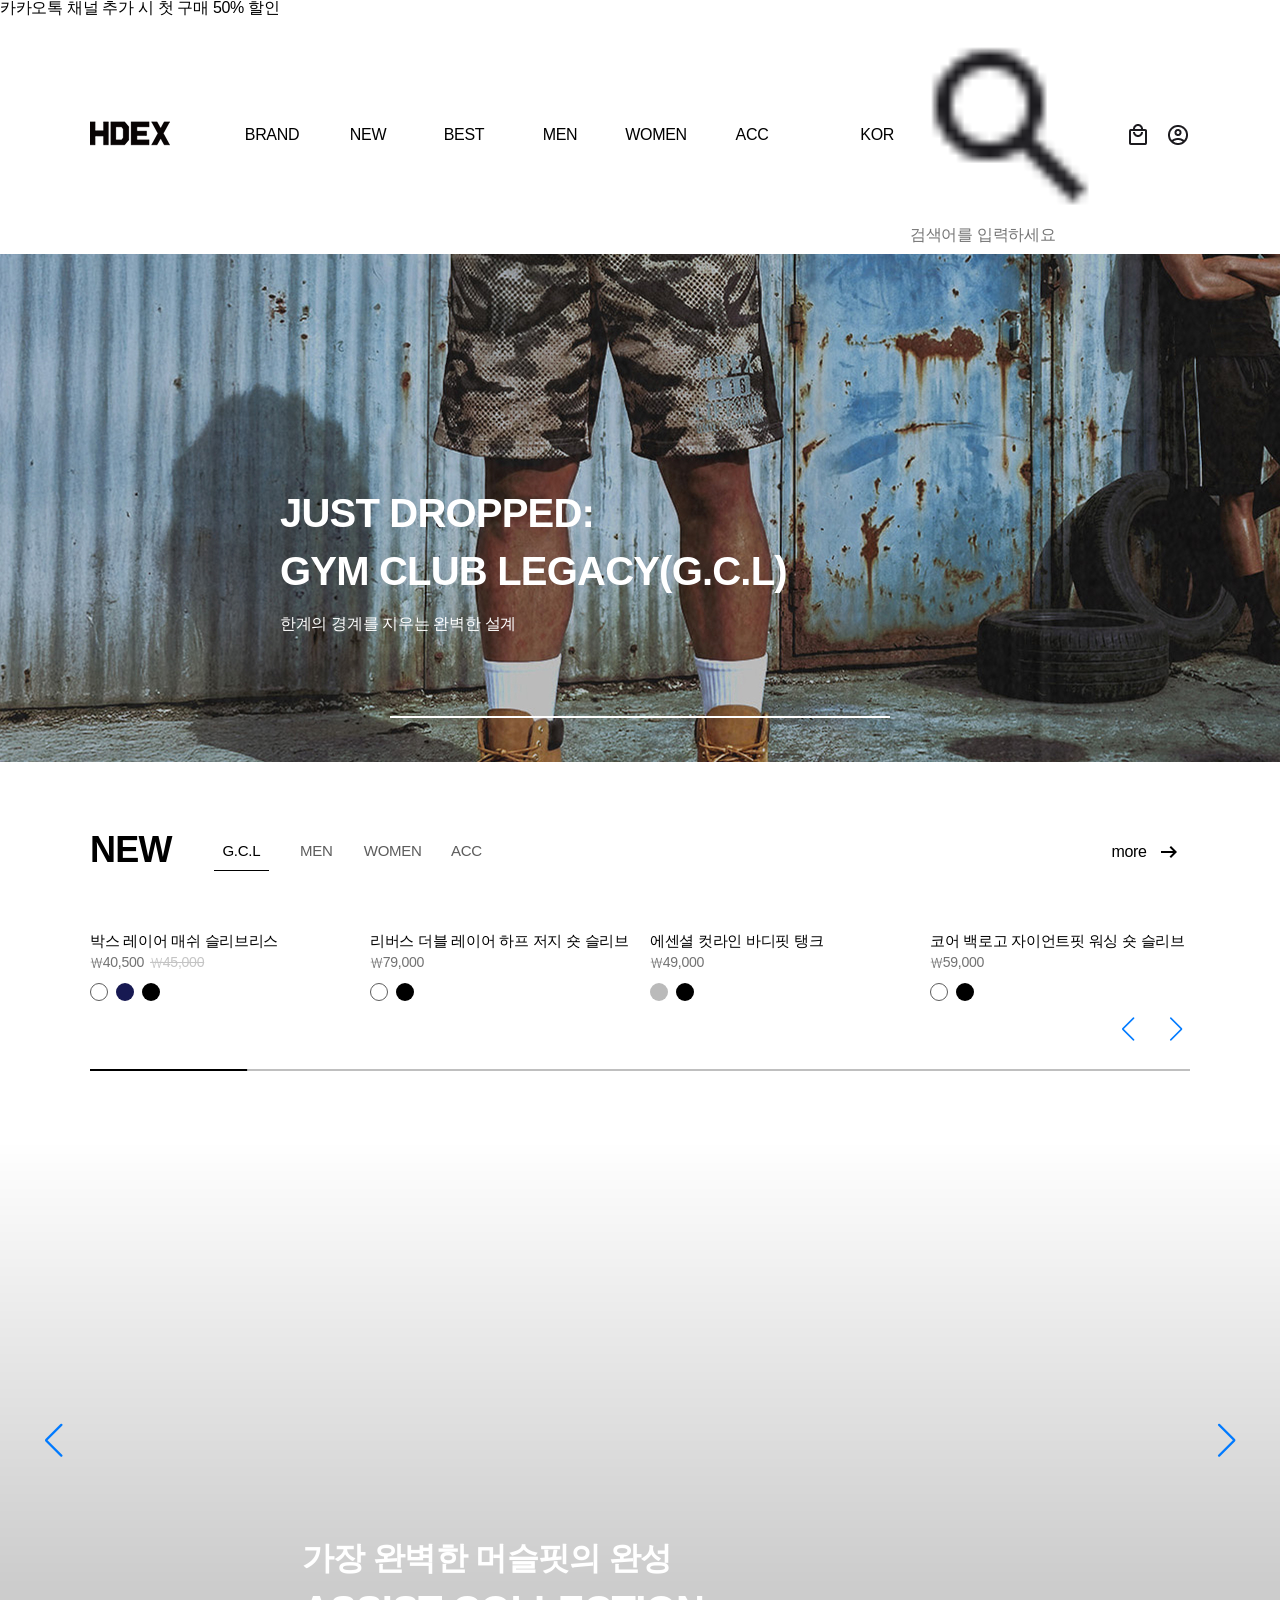
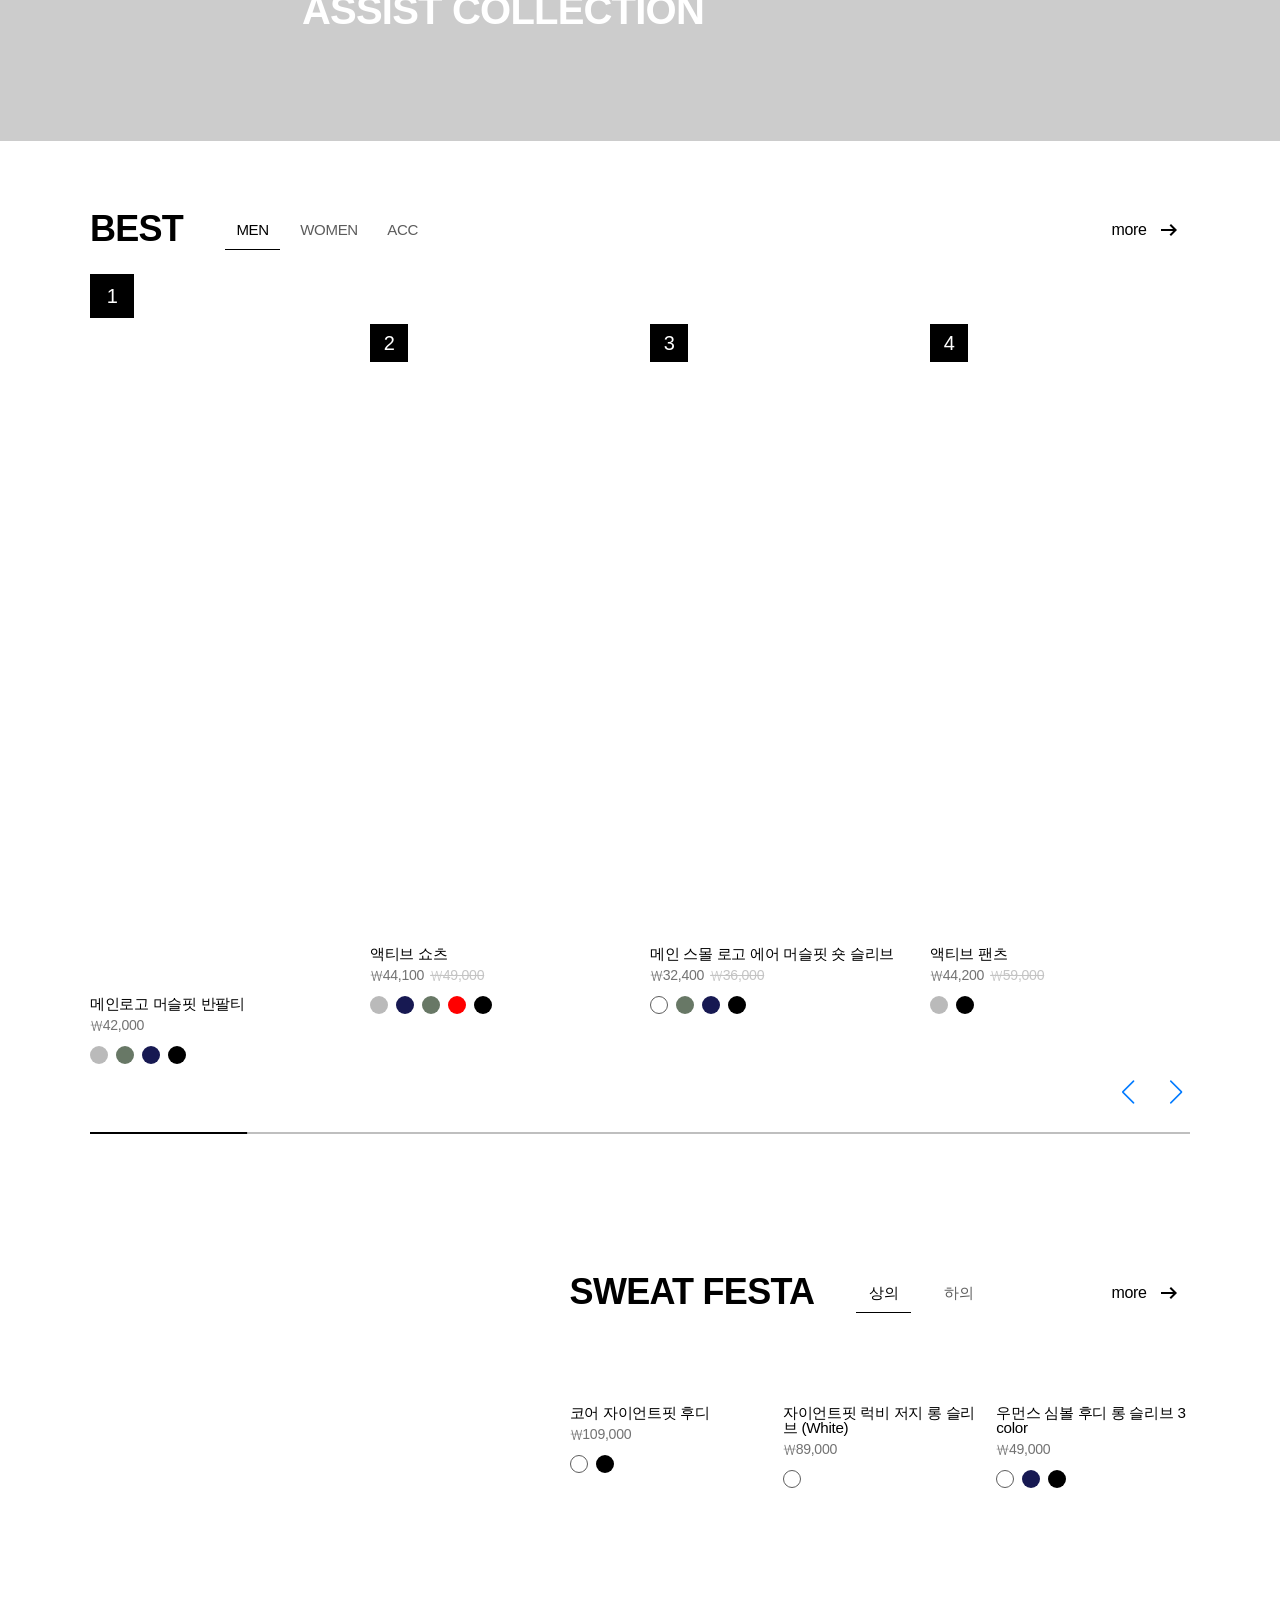
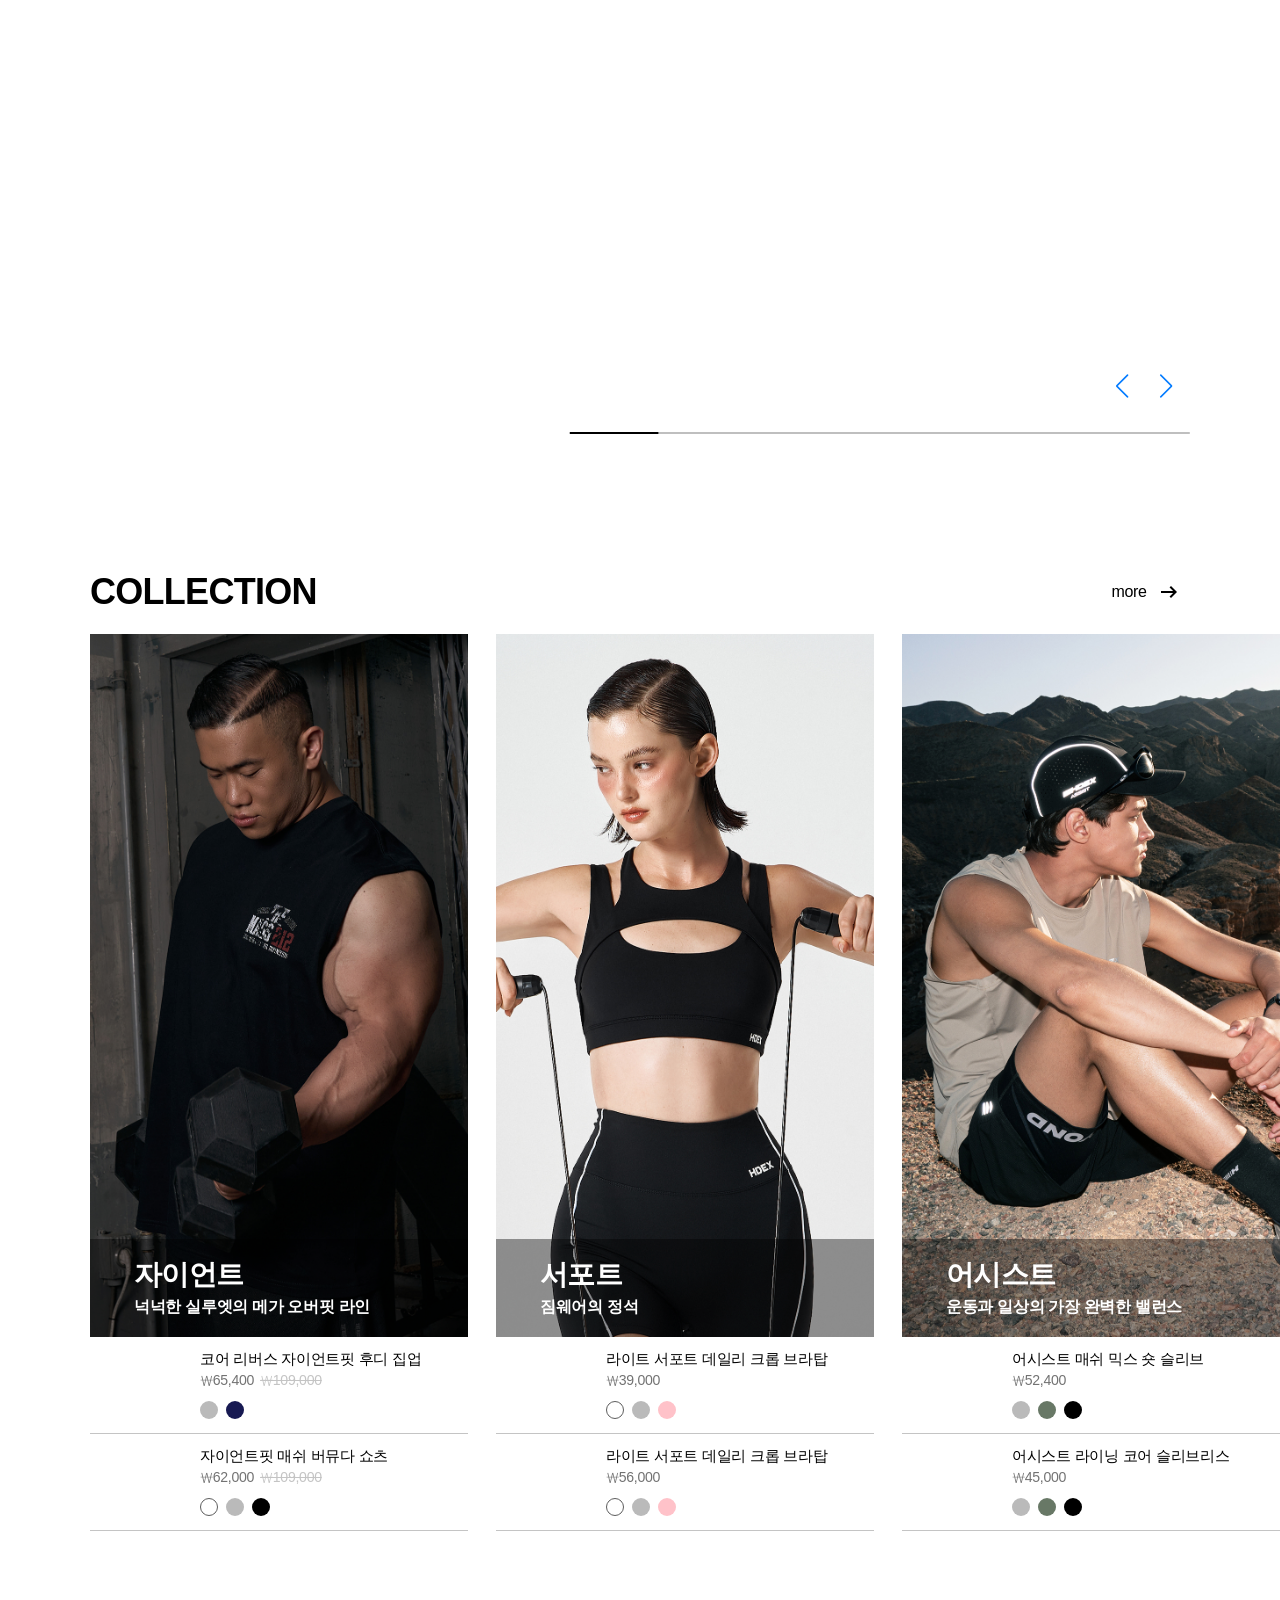
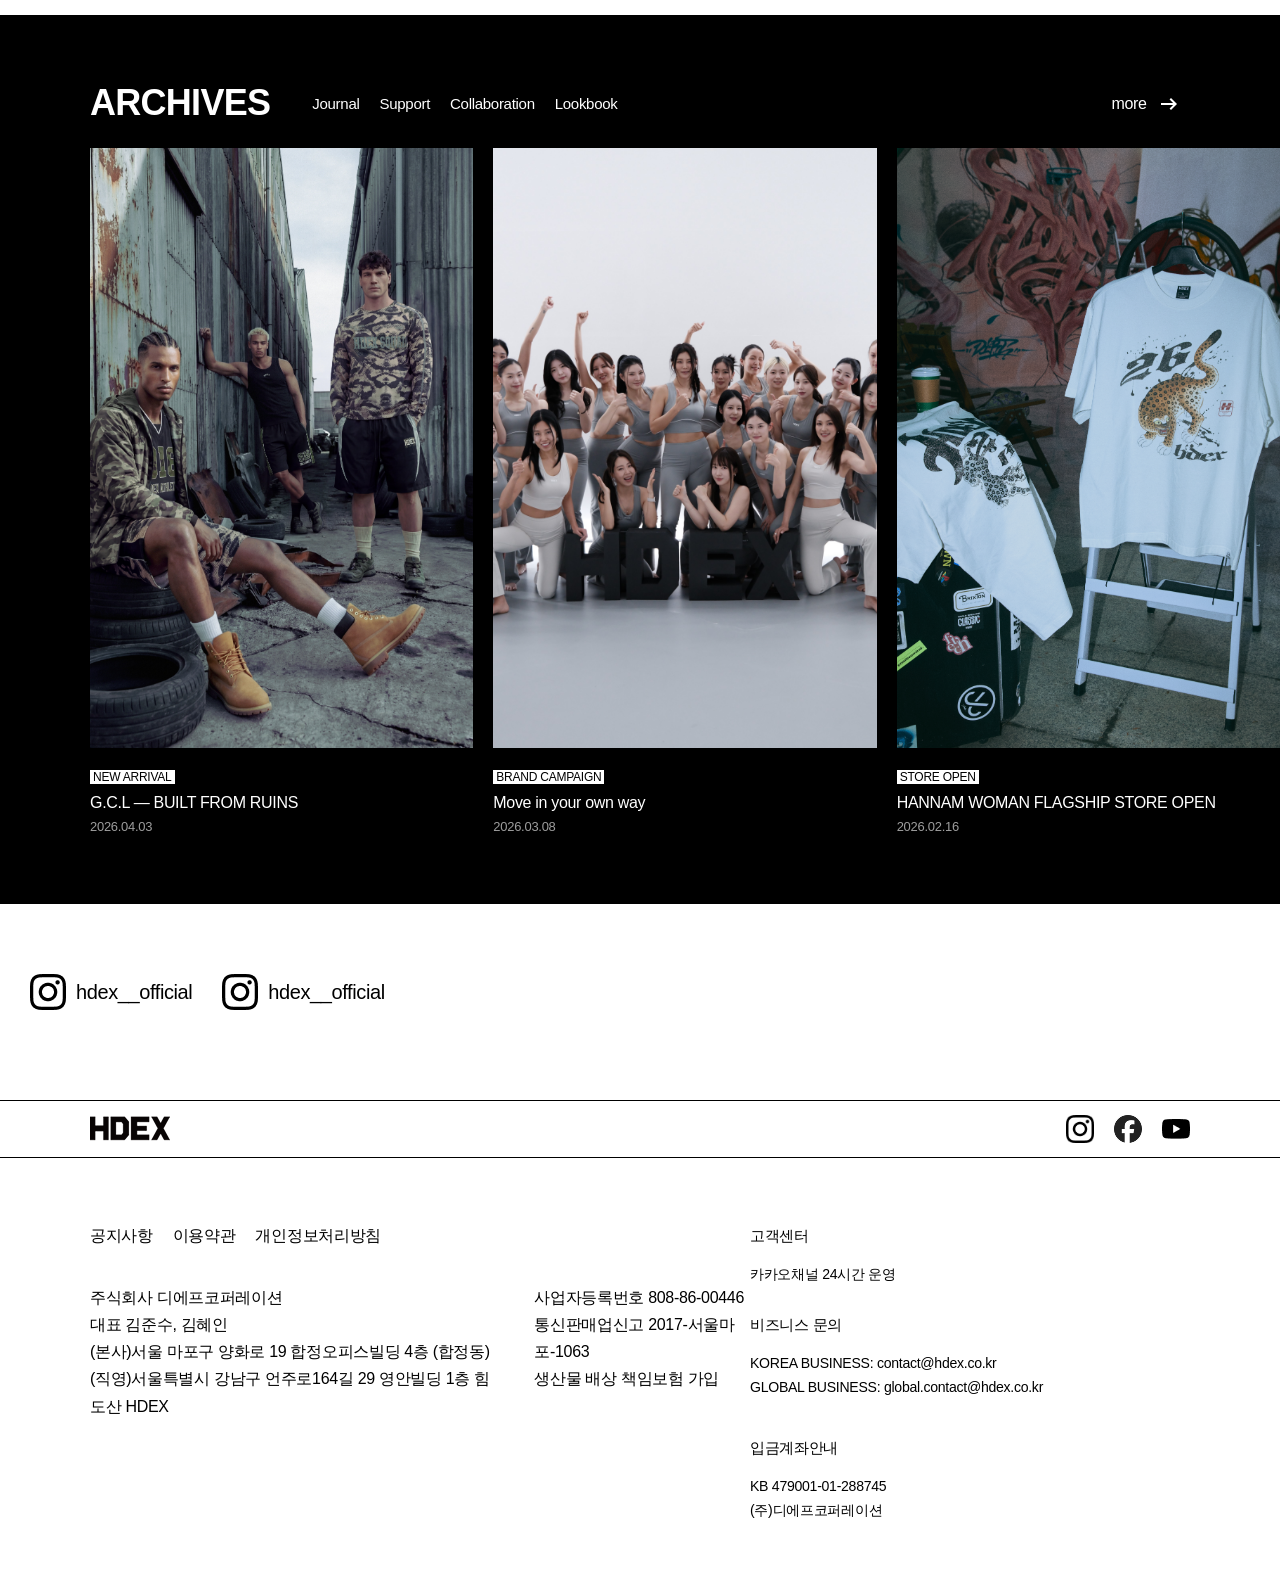
==== index.html @ 0bd7ce8e "0422" ====
<!DOCTYPE html>
<html lang="ko">
<head>
    <meta charset="UTF-8">
    <meta name="viewport" content="width=device-width, initial-scale=1.0">
    <title>HDEX</title>
    <!--swiper 필수 css cdn 연결-->
    <link rel="shortcut icon" href="./images/favicon.png" type="image/x-icon">
    <link rel="stylesheet" href="https://unpkg.com/swiper/swiper-bundle.css">
    <link rel="stylesheet" href="https://unpkg.com/swiper/swiper-bundle.min.css">
    <!--swiper 필수 JS cdn 연결-->
    <script src="https://unpkg.com/swiper/swiper-bundle.js"></script>
    <script src="https://unpkg.com/swiper/swiper-bundle.min.js"></script>
    <!-- 사용자 파일 -->
    <link rel="shortcut icon" href="favicon.ico" type="image/x-icon">
    <link rel="stylesheet" href="./styles/resert.css">
    <link rel="stylesheet" href="./styles/common.css">
    <link rel="stylesheet" href="./styles/responsive.css">
    <link rel="stylesheet" href="./styles/index.css">
    <script src="./script/commom.js" defer></script>
    <script src="./script/index.js" defer></script>
</head>
<body>
    <div id="wrap">
        <div id="h_top"><a href="#">카카오톡 채널 추가 시 첫 구매 50% 할인</a></div>
        <header>
            <div id="h_bottom">
                <div id="logo_gnb">
                    <h1><a href="#"><img src="./images/commom/logo.png" alt="hdex"></a></h1>
                    <nav class="gnb_wrap">
                        <span class="menu_back"></span>
                        <ul class="gnb">
                            <li>
                                <a href="#">BRAND</a>
                                <ul class="lnb">
                                    <li><a href="#">브랜드</a></li>
                                    <li><a href="#">아카이브</a></li>
                                    <li><a href="#">공지사항</a></li>
                                    <li><a href="#">후기</a></li>
                                    <li><a href="#">오프라인 매장</a></li>
                                </ul> 
                            </li>
                            <li>
                                <a href="#">NEW</a>
                            </li>
                            <li>
                                <a href="#">BEST</a>
                            </li>
                            <li>
                                <a href="#">MEN</a>
                                <ul class="lnb">
                                    <li>
                                        <a href="#">상의</a>
                                        <ul class="sub_lnb">
                                            <li><a href="#">티셔츠</a></li>
                                            <li><a href="#">슬리브리스</a></li>
                                            <li><a href="#">스웨트셔츠</a></li>
                                            <li><a href="#">후드티</a></li>
                                        </ul>
                                    </li>
                                    <li>
                                        <a href="#">하의</a>
                                        <ul class="sub_lnb">
                                            <li><a href="#">반바지</a></li>
                                            <li><a href="#">긴바지</a></li>
                                            <li><a href="#">스웨트팬츠</a></li>
                                        </ul>
                                    </li>
                                    <li>
                                        <a href="#">아우터</a>
                                        <ul class="sub_lnb">
                                            <li><a href="#">트랙자켓</a></li>
                                            <li><a href="#">패딩</a></li>
                                            <li><a href="#">후드집업</a></li>
                                        </ul>
                                    </li>
                                    <li>
                                        <a href="#">언더웨어</a>
                                        <ul class="sub_lnb">
                                            <li><a href="#">스킨</a></li>
                                        </ul>
                                    </li>
                                    <li><a href="#">스윔웨어</a></li>
                                </ul>
                            </li>
                            <li>
                                <a href="#">WOMEN</a>
                                <ul class="lnb">
                                    <li>
                                        <a href="#">상의</a>
                                        <ul class="sub_lnb">
                                            <li><a href="#">티셔츠</a></li>
                                            <li><a href="#">슬리브리스</a></li>
                                            <li><a href="#">스웨트셔츠</a></li>
                                            <li><a href="#">후드티</a></li>
                                        </ul>
                                    </li>
                                    <li>
                                        <a href="#">하의</a>
                                        <ul class="sub_lnb">
                                            <li><a href="#">반바지</a></li>
                                            <li><a href="#">긴바지</a></li>
                                            <li><a href="#">스웨트팬츠</a></li>
                                            <li><a href="#">레깅스</a></li>
                                        </ul>
                                    </li>
                                    <li>
                                        <a href="#">아우터</a>
                                        <ul class="sub_lnb">
                                            <li><a href="#">트랙자켓</a></li>
                                            <li><a href="#">패딩</a></li>
                                            <li><a href="#">후드집업</a></li>
                                        </ul>
                                    </li>
                                    <li>
                                        <a href="#">언더웨어</a>
                                        <ul class="sub_lnb">
                                            <li><a href="#">스킨</a></li>
                                            <li><a href="#">스포츠브라</a></li>
                                        </ul>
                                    </li>
                                    <li><a href="#">스윔웨어</a></li>
                                </ul>
                            </li>
                            <li>
                                <a href="#">ACC</a>
                                <ul class="lnb">
                                    <li><a href="#">가방</a></li>
                                    <li><a href="#">양말</a></li>
                                    <li><a href="#">모자</a></li>
                                    <li><a href="#">용품</a></li>
                                </ul>
                            </li>
                        </ul>
                    </nav>
                </div>
                <ul class="user_nav">
                    <li><a href="#">KOR</a></li>
                    <li>
                        <a href="#" class="search"><img src="./images/commom/search.png" alt="검색"></a>
                        <div class="search_wrap">
                            <span class="search_back"></span>
                            <input type="text" name="search" id="search_box" placeholder="검색어를 입력하세요">
                        </div>
                    </li>
                    <li><a href="#"><img src="./images/commom/cart.png" alt="장바구니"></a></li>
                    <li><a href="#"><img src="./images/commom/account.png" alt="회원"></a></li>
                </ul>
            </div>
        </header>
        <div id="fab">
            <a href="#" id="cs">CS</a>
            <a href="#wrap" id="top"><span><img src="./images/commom/arrow_top.png" alt="top_btn"></span></a>
        </div>
        <main>
            <div id="hero_bnr">
                <div class="swiper hero_swiper">
                    <div class="swiper-wrapper">
                        <div class="swiper-slide slide1">
                            <div class="hero_txt">
                                <p>JUST DROPPED:<br>GYM CLUB LEGACY(G.C.L)</p>
                                <span>한계의 경계를 지우는 완벽한 설계</span>
                            </div>
                        </div>
                        <div class="swiper-slide slide2">
                            <div class="hero_txt">
                                <p>JUST DROPPED:<br>GYM CLUB LEGACY(G.C.L)</p>
                                <span>한계의 경계를 지우는 완벽한 설계</span>
                            </div>
                        </div>
                    </div>
                    <div class="swiper-pagination"></div>
                </div>
            </div>
            <div class="product new_wrap">
                <div class="product_top">
                    <div class="title_menu">
                        <h1>NEW</h1>
                        <div class="tab_menu">
                            <a href="#" data-index="0" class="new_cate active">G.C.L</a>
                            <a href="#" data-index="1" class="men">MEN</a>
                            <a href="#" data-index="2" class="women">WOMEN</a>
                            <a href="#" data-index="3" class="acc">ACC</a>
                        </div>
                    </div>
                    <a href="#" class="more">
                        <span>more</span>
                        <span class="more_icon"><img src="./images/commom/arrow_right.png" alt=""></span>
                    </a>
                </div>
                <div class="tab_contents">
                    <div data-index="0" class="swiper new_swiper gcl_swiper active">
                        <div class="swiper-wrapper">
                            <div class="swiper-slide slide1">
                                <a href="#">
                                    <p class="potho"><img src="./images/product/new_glc_001.jpg" alt=""></p>
                                    <span class="details">
                                        <h2>박스 레이어 매쉬 슬리브리스</h2>
                                        <p class="price"><span>₩40,500</span><del>₩45,000</del></p>
                                        <div class="thum_color_wrap">
                                            <span class="thum_color wh"></span>
                                            <span class="thum_color nv"></span>
                                            <span class="thum_color bk"></span>
                                        </div>
                                    </span>
                                </a>
                            </div>
                            <div class="swiper-slide slide2">
                                <a href="#">
                                    <p class="potho"><img src="./images/product/new_glc_002.jpg" alt=""></p>
                                    <span class="details">
                                        <h2>리버스 더블 레이어 하프 저지 숏 슬리브</h2>
                                        <p class="price"><span>₩79,000</span></p>
                                        <div class="thum_color_wrap">
                                            <span class="thum_color wh"></span>
                                            <span class="thum_color bk"></span>
                                        </div>
                                    </span>
                                </a>
                            </div>
                            <div class="swiper-slide slide3">
                                <a href="#">
                                    <p class="potho"><img src="./images/product/new_glc_003.jpg" alt=""></p>
                                    <span class="details">
                                        <h2>에센셜 컷라인 바디핏 탱크</h2>
                                        <p class="price"><span>₩49,000</span></p>
                                        <div class="thum_color_wrap">
                                            <span class="thum_color gr"></span>
                                            <span class="thum_color bk"></span>
                                        </div>
                                    </span>
                                </a>
                            </div>
                            <div class="swiper-slide slide4">
                                <a href="#">
                                    <p class="potho"><img src="./images/product/new_glc_004.jpg" alt=""></p>
                                    <span class="details">
                                        <h2>코어 백로고 자이언트핏 워싱 숏 슬리브</h2>
                                        <p class="price"><span>₩59,000</span></p>
                                        <div class="thum_color_wrap">
                                            <span class="thum_color wh"></span>
                                            <span class="thum_color bk"></span>
                                        </div>
                                    </span>
                                </a>
                            </div>
                            <div class="swiper-slide slide5">
                                <a href="#">
                                    <p class="potho"><img src="./images/product/new_glc_005.jpg" alt=""></p>
                                    <span class="details">
                                        <h2>리프트 스티치 래글런 숏 슬리브</h2>
                                        <p class="price"><span>₩49,000</span></p>
                                        <div class="thum_color_wrap">
                                            <span class="thum_color wh"></span>
                                            <span class="thum_color gr"></span>
                                            <span class="thum_color nv"></span>
                                        </div>
                                    </span>
                                </a>
                            </div>
                            <div class="swiper-slide slide6">
                                <a href="#">
                                    <p class="potho"><img src="./images/product/new_glc_006.jpg" alt=""></p>
                                    <span class="details">
                                        <h2>메가 와이드 슬리브리스</h2>
                                        <p class="price"><span>₩40,500</span><del>₩45,000</del></p>
                                        <div class="thum_color_wrap">
                                            <span class="thum_color gr"></span>
                                            <span class="thum_color nv"></span>
                                            <span class="thum_color bk"></span>
                                        </div>
                                    </span>
                                </a>
                            </div>
                            <div class="swiper-slide slide7">
                                <a href="#">
                                    <p class="potho"><img src="./images/product/new_glc_007.jpg" alt=""></p>
                                    <span class="details">
                                        <h2>스포티 컬러 블럭 하프 저지 숏 슬리브</h2>
                                        <p class="price"><span>₩79,000</span></p>
                                        <div class="thum_color_wrap">
                                            <span class="thum_color wh"></span>
                                            <span class="thum_color bk"></span>
                                        </div>
                                    </span>
                                </a>
                            </div>
                        </div>
                    </div>
                    <div data-index="1" class="swiper new_swiper men_swiper">
                        <div class="swiper-wrapper">
                            <div class="swiper-slide slide1">
                                <a href="#">
                                    <p class="potho"><img src="./images/product/new_men_001.jpg" alt=""></p>
                                    <span class="details">
                                        <h2>에어로 테크 숏 슬리브</h2>
                                        <p class="price"><span>₩35,100</span><del>₩39,000</del></p>
                                        <div class="thum_color_wrap">
                                            <span class="thum_color gr"></span>
                                            <span class="thum_color bk"></span>
                                        </div>
                                    </span>
                                </a>
                            </div>
                            <div class="swiper-slide slide2">
                                <a href="#">
                                    <p class="potho"><img src="./images/product/new_men_002.jpg" alt=""></p>
                                    <span class="details">
                                        <h2>벨로 라이트 숏 슬리브</h2>
                                        <p class="price"><span>₩35,100</span><del>₩39,000</del></p>
                                        <div class="thum_color_wrap">
                                            <span class="thum_color wh"></span>
                                            <span class="thum_color bk"></span>
                                        </div>
                                    </span>
                                </a>
                            </div>
                            <div class="swiper-slide slide3">
                                <a href="#">
                                    <p class="potho"><img src="./images/product/new_men_003.jpg" alt=""></p>
                                    <span class="details">
                                        <h2>어시스트 경량 패커블 하프 집업</h2>
                                        <p class="price"><span>₩84,500</span><del>₩89,000</del></p>
                                        <div class="thum_color_wrap">
                                            <span class="thum_color kk"></span>
                                            <span class="thum_color bk"></span>
                                        </div>
                                    </span>
                                </a>
                            </div>
                            <div class="swiper-slide slide4">
                                <a href="#">
                                    <p class="potho"><img src="./images/product/new_men_004.jpg" alt=""></p>
                                    <span class="details">
                                        <h2>투인원 벨로 라이트 쇼츠</h2>
                                        <p class="price"><span>₩62,100</span><del>₩69,000</del></p>
                                        <div class="thum_color_wrap">
                                            <span class="thum_color kk"></span>
                                            <span class="thum_color bk"></span>
                                        </div>
                                    </span>
                                </a>
                            </div>
                            <div class="swiper-slide slide5">
                                <a href="#">
                                    <p class="potho"><img src="./images/product/new_men_005.jpg" alt=""></p>
                                    <span class="details">
                                        <h2>어시스트 투인원 립스탑 쇼츠</h2>
                                        <p class="price"><span>₩58,500</span><del>₩65,000</del></p>
                                        <div class="thum_color_wrap">
                                            <span class="thum_color gr"></span>
                                            <span class="thum_color bk"></span>
                                        </div>
                                    </span>
                                </a>
                            </div>
                            <div class="swiper-slide slide6">
                                <a href="#">
                                    <p class="potho"><img src="./images/product/new_men_006.jpg" alt=""></p>
                                    <span class="details">
                                        <h2>어시스트 매쉬 포켓 바이커 쇼츠 </h2>
                                        <p class="price"><span>₩46,500</span><del>₩49,000</del></p>
                                        <div class="thum_color_wrap">
                                            <span class="thum_color bk"></span>
                                        </div>
                                    </span>
                                </a>
                            </div>
                        </div>
                    </div>
                    <div data-index="2" class="swiper new_swiper women_swiper">
                        <div class="swiper-wrapper">
                            <div class="swiper-slide slide1">
                                <a href="#">
                                    <p class="potho"><img src="./images/product/new_women_001.jpg" alt=""></p>
                                    <span class="details">
                                    <h2>컬렉티브 숏 슬리브</h2>
                                    <p class="price"><span>₩45,000</span></p>
                                    <div class="thum_color_wrap">
                                        <span class="thum_color wh"></span>
                                        <span class="thum_color gr"></span>
                                        <span class="thum_color gr"></span>
                                    </div>
                                </span>
                                </a>
                            </div>
                            <div class="swiper-slide slide2">
                                <a href="#">
                                    <p class="potho"><img src="./images/product/new_women_002.jpg" alt=""></p>
                                    <span class="details">
                                        <h2>크라운 래글런 슬림핏 숏 슬리브</h2>
                                        <p class="price"><span>₩39,000</span></p>
                                        <div class="thum_color_wrap">
                                            <span class="thum_color wh"></span>
                                            <span class="thum_color gr"></span>
                                            <span class="thum_color gr"></span>
                                        </div>
                                    </span>
                                </a>
                            </div>
                            <div class="swiper-slide slide3">
                                <a href="#">
                                    <p class="potho"><img src="./images/product/new_women_003.jpg" alt=""></p>
                                    <span class="details">
                                        <h2>엑스퍼트 스티치 라인 브라탑</h2>
                                        <p class="price"><span>₩49,000</span></p>
                                        <div class="thum_color_wrap">
                                            <span class="thum_color gr"></span>
                                            <span class="thum_color bk"></span>
                                        </div>
                                    </span>
                                </a>
                            </div>
                            <div class="swiper-slide slide4">
                                <a href="#">
                                    <p class="potho"><img src="./images/product/new_women_004.jpg" alt=""></p>
                                    <span class="details">
                                        <h2>서포트 크로스 라인 브라탑</h2>
                                        <p class="price"><span>₩49,000</span></p>
                                        <div class="thum_color_wrap">
                                            <span class="thum_color wh"></span>
                                            <span class="thum_color bk"></span>
                                        </div>
                                    </span>
                                </a>
                            </div>
                            <div class="swiper-slide slide5">
                                <a href="#">
                                    <p class="potho"><img src="./images/product/new_women_005.jpg" alt=""></p>
                                    <span class="details">
                                        <h2>리브드 스티치 숏 슬리브</h2>
                                        <p class="price"><span>₩42,000</span></p>
                                        <div class="thum_color_wrap">
                                            <span class="thum_color wh"></span>
                                            <span class="thum_color bk"></span>
                                        </div>
                                    </span>
                                </a>
                            </div>
                            <div class="swiper-slide slide6">
                                <a href="#">
                                    <p class="potho"><img src="./images/product/new_women_006.jpg" alt=""></p>
                                    <span class="details">
                                        <h2>스타 사틴 크롭 숏 슬리브</h2>
                                        <p class="price"><span>₩52,000</span></p>
                                        <div class="thum_color_wrap">
                                            <span class="thum_color wh"></span>
                                            <span class="thum_color pk"></span>
                                            <span class="thum_color pk"></span>
                                        </div>
                                    </span>
                                </a>
                            </div>
                            <div class="swiper-slide slide7">
                                <a href="#">
                                    <p class="potho"><img src="./images/product/new_women_007.jpg" alt=""></p>
                                    <span class="details">
                                        <h2>스쿼드 넘버8 저지 숏 슬리브</h2>
                                        <p class="price"><span>₩52,000</span></p>
                                        <div class="thum_color_wrap">
                                            <span class="thum_color bk"></span>
                                            <span class="thum_color bk"></span>
                                        </div>
                                    </span>
                                </a>
                            </div>
                            <div class="swiper-slide slide8">
                                <a href="#">
                                    <p class="potho"><img src="./images/product/new_women_008.jpg" alt=""></p>
                                    <span class="details">
                                        <h2>클리어 916 링거 크롭 숏 슬리브</h2>
                                        <p class="price"><span>₩42,000</span></p>
                                        <div class="thum_color_wrap">
                                            <span class="thum_color wh"></span>
                                            <span class="thum_color gr"></span>
                                            <span class="thum_color bk"></span>
                                        </div>
                                    </span>
                                </a>
                            </div>
                        </div>
                    </div>
                    <div data-index="3" class="swiper new_swiper acc_swiper">
                        <div class="swiper-wrapper">
                            <div class="swiper-slide slide1">
                                <a href="#">
                                    <p class="potho"><img src="./images/product/new_acc_001.jpg" alt=""></p>
                                    <span class="details">
                                    <h2>어시스트 리플렉티브 헤드 밴드</h2>
                                    <p class="price"><span>₩22,800</span><del>₩24,000</del></p>
                                    <div class="thum_color_wrap">
                                        <span class="thum_color bk"></span>
                                    </div>
                                </span>
                                </a>
                            </div>
                            <div class="swiper-slide slide2">
                                <a href="#">
                                    <p class="potho"><img src="./images/product/new_acc_002.jpg" alt=""></p>
                                    <span class="details">
                                    <h2>어시스트 리플렉티브 헤드 밴드</h2>
                                    <p class="price"><span>₩22,800</span><del>₩24,000</del></p>
                                    <div class="thum_color_wrap">
                                        <span class="thum_color bk"></span>
                                    </div>
                                </span>
                                </a>
                            </div>
                            <div class="swiper-slide slide3">
                                <a href="#">
                                    <p class="potho"><img src="./images/product/new_acc_003.jpg" alt=""></p>
                                    <span class="details">
                                    <h2>어시스트 파이브 토 삭스</h2>
                                    <p class="price"><span>₩10,800</span><del>₩12,000</del></p>
                                    <div class="thum_color_wrap">
                                        <span class="thum_color wh"></span>
                                        <span class="thum_color bk"></span>
                                    </div>
                                </span>
                                </a>
                            </div>
                            <div class="swiper-slide slide4">
                                <a href="#">
                                    <p class="potho"><img src="./images/product/new_acc_004.jpg" alt=""></p>
                                    <span class="details">
                                    <h2>어시스트 다잉 크루 삭스</h2>
                                    <p class="price"><span>₩10,800</span><del>₩12,000</del></p>
                                    <div class="thum_color_wrap">
                                        <span class="thum_color nv"></span>
                                        <span class="thum_color kk"></span>
                                    </div>
                                </span>
                                </a>
                            </div>
                            <div class="swiper-slide slide5">
                                <a href="#">
                                    <p class="potho"><img src="./images/product/new_acc_005.jpg" alt=""></p>
                                    <span class="details">
                                    <h2>어시스트 리플렉티브 라이트 러닝 캡</h2>
                                    <p class="price"><span>₩39,600</span><del>₩44,000</del></p>
                                    <div class="thum_color_wrap">
                                        <span class="thum_color gy"></span>
                                        <span class="thum_color kk"></span>
                                    </div>
                                </span>
                                </a>
                            </div>
                        </div>
                    </div>
                    <div class="swiper-pagination"></div>
                    <div class="swiper-button-prev new_prev"></div>
                    <div class="swiper-button-next new_next"></div>
                </div>
            </div>
            <div class="promotion_bnr">
                <div class="swiper promotion">
                    <div class="swiper-wrapper">
                        <div class="swiper-slide slide1">
                            <div class="promotion_txt">
                                <p>가장 완벽한 머슬핏의 완성</p>
                                <p><span>ASSIST COLLECTION</span></p>
                            </div>
                        </div>
                        <div class="swiper-slide slide2">
                            <div class="promotion_txt">
                                <p>가장 완벽한 머슬핏의 완성</p>
                                <p><span>ASSIST COLLECTION</span></p>
                            </div>
                        </div>
                    </div>
                    <div class="swiper-button-prev pr_prev"></div>
                    <div class="swiper-button-next pr_next"></div>
                </div>
            </div>
            <div class="product best_wrap">
                <div class="product_top">
                    <div class="title_menu">
                        <h1>BEST</h1>
                        <div class="tab_menu">
                            <a href="#" data-index="0" class="active">MEN</a>
                            <a href="#" data-index="1" class="women">WOMEN</a>
                            <a href="#" data-index="2" class="acc">ACC</a>
                        </div>
                    </div>
                    <a href="#" class="more">
                        <span>more</span>
                        <span class="more_icon"><img src="./images/commom/arrow_right.png" alt=""></span>
                    </a>
                </div>
                <div class="tab_contents">
                    <div data-index="0" class="swiper best_swiper best_men_swiper active">
                        <div class="swiper-wrapper">
                            <div class="swiper-slide slide1">
                                <a href="#">
                                    <span class="best_num">1</span>
                                    <p class="potho"><img src="./images/product/best_men_001.jpg" alt=""></p>
                                    <span class="details">
                                        <h2>메인로고 머슬핏 반팔티</h2>
                                        <p class="price"><span>₩42,000</span></p>
                                        <div class="thum_color_wrap">
                                            <span class="thum_color gr"></span>
                                            <span class="thum_color kk"></span>
                                            <span class="thum_color nv"></span>
                                            <span class="thum_color bk"></span>
                                        </div>
                                    </span>
                                </a>
                            </div>
                            <div class="swiper-slide slide2">
                                <a href="#">
                                    <span class="best_num">2</span>
                                    <p class="potho"><img src="./images/product/best_men_002.jpg" alt=""></p>
                                    <span class="details">
                                        <h2>액티브 쇼츠</h2>
                                        <p class="price"><span>₩44,100</span><del>₩49,000</del></p>
                                        <div class="thum_color_wrap">
                                            <span class="thum_color gr"></span>
                                            <span class="thum_color nv"></span>
                                            <span class="thum_color kk"></span>
                                            <span class="thum_color rd"></span>
                                            <span class="thum_color bk"></span>
                                        </div>
                                    </span>
                                </a>
                            </div>
                            <div class="swiper-slide slide3">
                                <a href="#">
                                    <span class="best_num">3</span>
                                    <p class="potho"><img src="./images/product/best_men_003.jpg" alt=""></p>
                                    <span class="details">
                                        <h2>메인 스몰 로고 에어 머슬핏 숏 슬리브</h2>
                                        <p class="price"><span>₩32,400</span><del>₩36,000</del></p>
                                        <div class="thum_color_wrap">
                                            <span class="thum_color wh"></span>
                                            <span class="thum_color kk"></span>
                                            <span class="thum_color nv"></span>
                                            <span class="thum_color bk"></span>
                                        </div>
                                    </span>
                                </a>
                            </div>
                            <div class="swiper-slide slide4">
                                <a href="#">
                                    <span class="best_num">4</span>
                                    <p class="potho"><img src="./images/product/best_men_004.jpg" alt=""></p>
                                    <span class="details">
                                        <h2>액티브 팬츠</h2>
                                        <p class="price"><span>₩44,200</span><del>₩59,000</del></p>
                                        <div class="thum_color_wrap">
                                            <span class="thum_color gr"></span>
                                            <span class="thum_color bk"></span>
                                        </div>
                                    </span>
                                </a>
                            </div>
                            <div class="swiper-slide slide5">
                                <a href="#">
                                    <span class="best_num">5</span>
                                    <p class="potho"><img src="./images/product/best_men_005.jpg" alt=""></p>
                                    <span class="details">
                                        <h2>메인 스몰 로고 슬리브리스</h2>
                                        <p class="price"><span>₩35,100</span><del>₩39,000</del></p>
                                        <div class="thum_color_wrap">
                                            <span class="thum_color wh"></span>
                                            <span class="thum_color bk"></span>
                                        </div>
                                    </span>
                                </a>
                            </div>
                            <div class="swiper-slide slide6">
                                <a href="#">
                                    <span class="best_num">6</span>
                                    <p class="potho"><img src="./images/product/best_men_006.jpg" alt=""></p>
                                    <span class="details">
                                        <h2>파인 모션 와플 숏 슬리브</h2>
                                        <p class="price"><span>₩35,100</span><del>₩39,000</del></p>
                                        <div class="thum_color_wrap">
                                            <span class="thum_color kk"></span>
                                            <span class="thum_color bk"></span>
                                        </div>
                                    </span>
                                </a>
                            </div>
                            <div class="swiper-slide slide7">
                                <a href="#">
                                    <span class="best_num">7</span>
                                    <p class="potho"><img src="./images/product/best_men_007.jpg" alt=""></p>
                                    <span class="details">
                                        <h2>이지 프레쉬 숏 슬리브</h2>
                                        <p class="price"><span>₩35,100</span><del>₩39,000</del></p>
                                        <div class="thum_color_wrap">
                                            <span class="thum_color wh"></span>
                                            <span class="thum_color bk"></span>
                                        </div>
                                    </span>
                                </a>
                            </div>
                        </div>
                    </div>
                    <div data-index="1" class="swiper best_swiper best_women_swiper">
                        <div class="swiper-wrapper">
                            <div class="swiper-slide slide1">
                                <a href="#">
                                    <p class="potho"><img src="./images/product/best_women_001.jpg" alt=""></p>
                                    <span class="details">
                                        <h2>우먼스 릴렉스핏 배색 크롭탑</h2>
                                        <p class="price"><span>₩32,000</span></p>
                                        <div class="thum_color_wrap">
                                            <span class="thum_color pk"></span>
                                            <span class="thum_color wh"></span>
                                            <span class="thum_color br"></span>
                                            <span class="thum_color bk"></span>
                                        </div>
                                    </span>
                                </a>
                            </div>
                            <div class="swiper-slide slide2">
                                <a href="#">
                                    <p class="potho"><img src="./images/product/best_women_002.jpg" alt=""></p>
                                    <span class="details">
                                        <h2>우먼스 라운드 크롭 후디 집업</h2>
                                        <p class="price"><span>₩74,000</span></p>
                                        <div class="thum_color_wrap">
                                            <span class="thum_color kk"></span>
                                            <span class="thum_color bk"></span>
                                        </div>
                                    </span>
                                </a>
                            </div>
                            <div class="swiper-slide slide3">
                                <a href="#">
                                    <p class="potho"><img src="./images/product/best_women_003.jpg" alt=""></p>
                                    <span class="details">
                                        <h2>우먼스 서포트 부츠컷 레깅스</h2>
                                        <p class="price"><span>₩49,000</span></p>
                                        <div class="thum_color_wrap">
                                            <span class="thum_color bk"></span>
                                        </div>
                                    </span>
                                </a>
                            </div>
                            <div class="swiper-slide slide4">
                                <a href="#">
                                    <p class="potho"><img src="./images/product/best_women_004.jpg" alt=""></p>
                                    <span class="details">
                                        <h2>바시티 숏 슬리브</h2>
                                        <p class="price"><span>₩39,000</span></p>
                                        <div class="thum_color_wrap">
                                            <span class="thum_color wh"></span>
                                            <span class="thum_color bk"></span>
                                        </div>
                                    </span>
                                </a>
                            </div>
                            <div class="swiper-slide slide5">
                                <a href="#">
                                    <p class="potho"><img src="./images/product/best_women_005.jpg" alt=""></p>
                                    <span class="details">
                                        <h2>몬드 릴렉스핏 크롭 티셔츠</h2>
                                        <p class="price"><span>₩32,000</span></p>
                                        <div class="thum_color_wrap">
                                            <span class="thum_color wh"></span>
                                            <span class="thum_color pk"></span>
                                            <span class="thum_color br"></span>
                                            <span class="thum_color bk"></span>
                                        </div>
                                    </span>
                                </a>
                            </div>
                            <div class="swiper-slide slide6">
                                <a href="#">
                                    <p class="potho"><img src="./images/product/best_women_006.jpg" alt=""></p>
                                    <span class="details">
                                        <h2>우먼스 메인 빅 로고 조거팬츠</h2>
                                        <p class="price"><span>₩85,000</span></p>
                                        <div class="thum_color_wrap">
                                            <span class="thum_color gr"></span>
                                            <span class="thum_color bk"></span>
                                        </div>
                                    </span>
                                </a>
                            </div>
                            <div class="swiper-slide slide7">
                                <a href="#">
                                    <p class="potho"><img src="./images/product/best_women_007.jpg" alt=""></p>
                                    <span class="details">
                                        <h2>우먼스 인헨스 몬드 크롭탑</h2>
                                        <p class="price"><span>₩29,000</span></p>
                                        <div class="thum_color_wrap">
                                            <span class="thum_color wh"></span>
                                            <span class="thum_color bk"></span>
                                        </div>
                                    </span>
                                </a>
                            </div>
                        </div>
                    </div>
                    <div data-index="0" class="swiper best_swiper best_acc_swiper">
                        <div class="swiper-wrapper">
                            <div class="swiper-slide slide1">
                                <a href="#">
                                    <p class="potho"><img src="./images/product/best_acc_001.jpg" alt=""></p>
                                    <span class="details">
                                        <h2>메인로고 삭스</h2>
                                        <p class="price"><span>₩7,000</span></p>
                                        <div class="thum_color_wrap">
                                            <span class="thum_color wh"></span>
                                            <span class="thum_color rd"></span>
                                            <span class="thum_color gr"></span>
                                            <span class="thum_color bk"></span>
                                        </div>
                                    </span>
                                </a>
                            </div>
                            <div class="swiper-slide slide2">
                                <a href="#">
                                    <p class="potho"><img src="./images/product/best_acc_002.jpg" alt=""></p>
                                    <span class="details">
                                        <h2>시그니처 로고 삭스</h2>
                                        <p class="price"><span>₩7,000</span></p>
                                        <div class="thum_color_wrap">
                                            <span class="thum_color wh"></span>
                                            <span class="thum_color gr"></span>
                                        </div>
                                    </span>
                                </a>
                            </div>
                            <div class="swiper-slide slide3">
                                <a href="#">
                                    <p class="potho"><img src="./images/product/best_acc_003.jpg" alt=""></p>
                                    <span class="details">
                                        <h2>바이오맥스 하이 삭스</h2>
                                        <p class="price"><span>₩7,000</span></p>
                                        <div class="thum_color_wrap">
                                            <span class="thum_color wh"></span>
                                            <span class="thum_color bk"></span>
                                        </div>
                                    </span>
                                </a>
                            </div>
                            <div class="swiper-slide slide4">
                                <a href="#">
                                    <p class="potho"><img src="./images/product/best_acc_004.jpg" alt=""></p>
                                    <span class="details">
                                        <h2>커스터마이징 패치</h2>
                                        <p class="price"><span>₩5,000</span></p>
                                        <div class="thum_color_wrap">
                                        </div>
                                    </span>
                                </a>
                            </div>
                            <div class="swiper-slide slide5">
                                <a href="#">
                                    <p class="potho"><img src="./images/product/best_acc_005.jpg" alt=""></p>
                                    <span class="details">
                                        <h2>바이오맥스 하이 삭스</h2>
                                        <p class="price"><span>₩7,000</span></p>
                                        <div class="thum_color_wrap">
                                            <span class="thum_color wh"></span>
                                            <span class="thum_color bk"></span>
                                        </div>
                                    </span>
                                </a>
                            </div>
                            <div class="swiper-slide slide6">
                                <a href="#">
                                    <p class="potho"><img src="./images/product/best_acc_006.jpg" alt=""></p>
                                    <span class="details">
                                        <h2>프로 짐 코듀라 백팩 2.0 59L</h2>
                                        <p class="price"><span>₩260,000</span></p>
                                        <div class="thum_color_wrap">
                                            <span class="thum_color bk"></span>
                                        </div>
                                    </span>
                                </a>
                            </div>
                            <div class="swiper-slide slide7">
                                <a href="#">
                                    <p class="potho"><img src="./images/product/best_acc_007.jpg" alt=""></p>
                                    <span class="details">
                                        <h2>메인 스몰 로고 삭스</h2>
                                        <p class="price"><span>₩7,000</span></p>
                                        <div class="thum_color_wrap">
                                            <span class="thum_color wh"></span>
                                            <span class="thum_color bk"></span>
                                        </div>
                                    </span>
                                </a>
                            </div>
                            <div class="swiper-slide slide8">
                                <a href="#">
                                    <p class="potho"><img src="./images/product/best_acc_008.jpg" alt=""></p>
                                    <span class="details">
                                        <h2>메인로고 스트라이프 삭스</h2>
                                        <p class="price"><span>₩7,000</span></p>
                                        <div class="thum_color_wrap">
                                            <span class="thum_color wh"></span>
                                            <span class="thum_color rd"></span>
                                            <span class="thum_color bk"></span>
                                        </div>
                                    </span>
                                </a>
                            </div>
                        </div>
                    </div>
                    <div class="swiper-pagination"></div>
                    <div class="swiper-button-prev best_prev"></div>
                    <div class="swiper-button-next best_next"></div>
                </div>
            </div>
            <div class="festa">
                <a href="#" class="festa_left">
                    <div class="festa_left_txt">
                        <span>최대 70% OFF</span>
                        <span>~ 03.24 AM 10:59 </span>
                    </div>
                </a>
                <div class="festa_right">
                    <div class="product_top">
                        <div class="title_menu">
                            <h1>SWEAT FESTA</h1>
                            <div class="tab_menu">
                                <a href="#" class="p_top active">상의</a>
                                <a href="#" class="">하의</a>
                            </div>
                        </div>
                        <a href="#" class="more">
                            <span>more</span>
                            <span class="more_icon"><img src="./images/commom/arrow_right.png" alt=""></span>
                        </a>
                    </div>
                    <div class="tab_contents">
                        <div class="swiper festa_swiper festa_top_swiper active">
                            <div class="swiper-wrapper">
                                <div class="swiper-slide slide1">
                                    <a href="#">
                                        <p class="potho"><img src="./images/product/festa_top_001.jpg" alt=""></p>
                                        <span class="details">
                                            <h2>코어 자이언트핏 후디</h2>
                                            <p class="price"><span>₩109,000</span></p>
                                            <div class="thum_color_wrap">
                                                <span class="thum_color wh"></span>
                                                <span class="thum_color bk"></span>
                                            </div>
                                        </span>
                                    </a>
                                </div>
                                <div class="swiper-slide slide2">
                                    <a href="#">
                                        <p class="potho"><img src="./images/product/festa_top_002.jpg" alt=""></p>
                                        <span class="details">
                                            <h2>자이언트핏 럭비 저지 롱 슬리브 (White)</h2>
                                            <p class="price"><span>₩89,000</span></p>
                                                <div class="thum_color_wrap">
                                                <span class="thum_color wh"></span>
                                            </div>
                                        </span>
                                    </a>
                                </div>
                                <div class="swiper-slide slide3">
                                    <a href="#">
                                        <p class="potho"><img src="./images/product/festa_top_003.jpg" alt=""></p>
                                        <span class="details">
                                            <h2>우먼스 심볼 후디 롱 슬리브 3 color</h2>
                                            <p class="price"><span>₩49,000</span></p>
                                            <div class="thum_color_wrap">
                                                <span class="thum_color wh"></span>
                                                <span class="thum_color nv"></span>
                                                <span class="thum_color bk"></span>
                                            </div>
                                        </span>
                                    </a>
                                </div>
                                <div class="swiper-slide slide4">
                                    <a href="#">
                                        <p class="potho"><img src="./images/product/festa_top_004.jpg" alt=""></p>
                                        <span class="details">
                                            <h2>애슬레틱 스트라이프 니트</h2>
                                            <p class="price"><span>₩98,000</span></p>
                                            <div class="thum_color_wrap">
                                                <span class="thum_color nv"></span>
                                                <span class="thum_color gr"></span>
                                            </div>
                                        </span>
                                    </a>
                                </div>
                                <div class="swiper-slide slide5">
                                    <a href="#">
                                        <p class="potho"><img src="./images/product/festa_top_005.jpg" alt=""></p>
                                        <span class="details">
                                            <h2>피그먼트 럭비 스웨트 셔츠</h2>
                                            <p class="price"><span>₩98,000</span></p>
                                            <div class="thum_color_wrap">
                                                <span class="thum_color gr"></span>
                                            </div>
                                        </span>
                                    </a>
                                </div>
                                <div class="swiper-slide slide6">
                                    <a href="#">
                                        <p class="potho"><img src="./images/product/festa_top_006.jpg" alt=""></p>
                                        <span class="details">
                                            <h2>오리진 컬러 블럭 스웨트 셔츠</h2>
                                            <p class="price"><span>₩89,000</span></p>
                                            <div class="thum_color_wrap">
                                                <span class="thum_color gr"></span>
                                                <span class="thum_color rd"></span>
                                                <span class="thum_color bk"></span>
                                            </div>
                                        </span>
                                    </a>
                                </div>
                                <div class="swiper-slide slide7">
                                    <a href="#">
                                        <p class="potho"><img src="./images/product/festa_top_007.jpg" alt=""></p>
                                        <span class="details">
                                            <h2>윙드 로고 컬러 블럭 후디</h2>
                                            <p class="price"><span>₩109,000</span></p>
                                            <div class="thum_color_wrap">
                                                <span class="thum_color nv"></span>
                                                <span class="thum_color bk"></span>
                                            </div>
                                        </span>
                                    </a>
                                </div>
                            </div>
                        </div>
                        <div class="swiper festa_swiper festa_bottom_swiper">
                            <div class="swiper-wrapper">
                                <div class="swiper-slide slide1">
                                    <a href="#">
                                        <p class="potho"><img src="./images/product/festa_bottom_001.jpg" alt=""></p>
                                        <span class="details">
                                            <h2>커브 리벳 스웨트 팬츠</h2>
                                            <p class="price"><span>79,000</span></p>
                                            <div class="thum_color_wrap">
                                                <span class="thum_color nv"></span>
                                            </div>
                                        </span>
                                    </a>
                                </div>
                                <div class="swiper-slide slide2">
                                    <a href="#">
                                        <p class="potho"><img src="./images/product/festa_bottom_002.jpg" alt=""></p>
                                        <span class="details">
                                            <h2>넘버8 컬러 라인 스웨트 쇼츠</h2>
                                            <p class="price"><span>₩59,000</span></p>
                                            <div class="thum_color_wrap">
                                                <span class="thum_color wh"></span>
                                                <span class="thum_color nv"></span>
                                            </div>
                                        </span>
                                    </a>
                                </div>
                                <div class="swiper-slide slide3">
                                    <a href="#">
                                        <p class="potho"><img src="./images/product/festa_bottom_003.jpg" alt=""></p>
                                        <span class="details">
                                            <h2>커브 리벳 스웨트 팬츠</h2>
                                            <p class="price"><span>₩79,000</span></p>
                                            <div class="thum_color_wrap">
                                                <span class="thum_color wh"></span>
                                                <span class="thum_color gr"></span>
                                                <span class="thum_color nv"></span>
                                            </div>
                                        </span>
                                    </a>
                                </div>
                                <div class="swiper-slide slide4">
                                    <a href="#">
                                        <p class="potho"><img src="./images/product/festa_bottom_004.jpg" alt=""></p>
                                        <span class="details">
                                            <h2>크랙 프린티드 트랙 팬츠</h2>
                                            <p class="price"><span>₩62,100</span><del>₩69,000</del></p>
                                            <div class="thum_color_wrap">
                                                <span class="thum_color wh"></span>
                                                <span class="thum_color bk"></span>
                                            </div>
                                        </span>
                                    </a>
                                </div>
                                <div class="swiper-slide slide5">
                                    <a href="#">
                                        <p class="potho"><img src="./images/product/festa_bottom_005.jpg" alt=""></p>
                                        <span class="details">
                                            <h2>애슬레틱 85 스웨트 팬츠</h2>
                                            <p class="price"><span>₩89,0000</span></p>
                                            <div class="thum_color_wrap">
                                                <span class="thum_color wh"></span>
                                                <span class="thum_color gr"></span>
                                                <span class="thum_color bk"></span>
                                            </div>
                                        </span>
                                    </a>
                                </div>
                                <div class="swiper-slide slide6">
                                    <a href="#">
                                        <p class="potho"><img src="./images/product/festa_bottom_005.jpg" alt=""></p>
                                        <span class="details">
                                            <h2>이지 커브드 트랙 스웨트 팬츠</h2>
                                            <p class="price"><span>₩71,200</span><del>₩89,000</del></p>
                                            <div class="thum_color_wrap">
                                                <span class="thum_color gr"></span>
                                                <span class="thum_color bk"></span>
                                            </div>
                                        </span>
                                    </a>
                                </div>
                            </div>
                        </div>
                        <div class="swiper-pagination"></div>
                        <div class="swiper-button-prev festa_prev"></div>
                        <div class="swiper-button-next festa_next"></div>
                    </div>
                </div>
            </div>
            <div class="collection">
                <div class="product_top">
                    <div class="title_menu">
                        <h1>COLLECTION</h1>
                    </div>
                    <a href="#" class="more">
                        <span>more</span>
                        <span class="more_icon"><img src="./images/commom/arrow_right.png" alt=""></span>
                    </a>
                </div>
                <div class="swiper collection_swiper">
                    <div class="swiper-wrapper">
                        <div class="swiper-slide slide1">
                            <a href="#" class="collec_line">
                                <div class="collec_txt">
                                    <h2>자이언트</h2>
                                    <p>넉넉한 실루엣의 메가 오버핏 라인</p>
                                </div>
                            </a>
                            <a href="#" class="collec_product">
                                <p class="collec_product_thum"><img src="./images/product/collection_001.jpg" alt=""></p>
                                <span class="details">
                                    <h2>코어 리버스 자이언트핏 후디 집업</h2>
                                    <p class="price"><span>₩65,400</span><del>₩109,000</del></p>
                                    <div class="thum_color_wrap">
                                        <span class="thum_color gr"></span>
                                        <span class="thum_color nv"></span>
                                    </div>
                                </span>
                            </a>
                            <a href="#" class="collec_product">
                                <p class="collec_product_thum"><img src="./images/product/collection_002.jpg" alt=""></p>
                                <span class="details">
                                    <h2>자이언트핏 매쉬 버뮤다 쇼츠</h2>
                                    <p class="price"><span>₩62,000</span><del>₩109,000</del></p>
                                    <div class="thum_color_wrap">
                                        <span class="thum_color wh"></span>
                                        <span class="thum_color gr"></span>
                                        <span class="thum_color bk"></span>
                                    </div>
                                </span>
                            </a>
                        </div>
                        <div class="swiper-slide slide2">
                            <a href="#" class="collec_line">
                                <div class="collec_txt">
                                    <h2>서포트</h2>
                                    <p>짐웨어의 정석</p>
                                </div>
                            </a>
                            <a href="#" class="collec_product">
                                <p class="collec_product_thum"><img src="./images/product/collection_003.jpg" alt=""></p>
                                <span class="details">
                                    <h2>라이트 서포트 데일리 크롭 브라탑</h2>
                                    <p class="price"><span>₩39,000</span></p>
                                        <div class="thum_color_wrap">
                                            <span class="thum_color wh"></span>
                                            <span class="thum_color gr"></span>
                                            <span class="thum_color pk"></span>
                                        </div>
                                </span>
                            </a>
                            <a href="#" class="collec_product">
                                <p class="collec_product_thum"><img src="./images/product/collection_004.jpg" alt=""></p>
                                <span class="details">
                                    <h2>라이트 서포트 데일리 크롭 브라탑</h2>
                                    <p class="price"><span>₩56,000</span></p>
                                    <div class="thum_color_wrap">
                                        <span class="thum_color wh"></span>
                                        <span class="thum_color gr"></span>
                                        <span class="thum_color pk"></span>
                                    </div>
                                </span>
                            </a>
                        </div>
                        <div class="swiper-slide slide3">
                            <a href="#" class="collec_line">
                                <div class="collec_txt">
                                    <h2>어시스트</h2>
                                    <p>운동과 일상의 가장 완벽한 밸런스</p>
                                </div>
                            </a>
                            <a href="#" class="collec_product">
                                <p class="collec_product_thum"><img src="./images/product/collection_005.jpg" alt=""></p>
                                <span class="details">
                                    <h2>어시스트 매쉬 믹스 숏 슬리브</h2>
                                    <p class="price"><span>₩52,400</span></p>
                                    <div class="thum_color_wrap">
                                        <span class="thum_color gr"></span>
                                        <span class="thum_color kk"></span>
                                        <span class="thum_color bk"></span>
                                    </div>
                                </span>
                            </a>
                            <a href="#" class="collec_product">
                                <p class="collec_product_thum"><img src="./images/product/collection_006.jpg" alt=""></p>
                                <span class="details">
                                    <h2>어시스트 라이닝 코어 슬리브리스</h2>
                                    <p class="price"><span>₩45,000</span></p>
                                    <div class="thum_color_wrap">
                                        <span class="thum_color gr"></span>
                                        <span class="thum_color kk"></span>
                                        <span class="thum_color bk"></span>
                                    </div>
                                </span>
                            </a>
                        </div>
                        <div class="swiper-slide slide4">
                            <a href="#" class="collec_line">
                                <div class="collec_txt">
                                    <h2>IFBB PRO</h2>
                                    <p>보디빌딩의 정점</p>
                                </div>
                            </a>
                            <a href="#" class="collec_product">
                                <p class="collec_product_thum"><img src="./images/product/collection_007.jpg" alt=""></p>
                                <span class="details">
                                    <h2>프레임 머슬핏 후드 롱 슬리브</h2>
                                    <p class="price"><span>₩79,000</span></p>
                                    <div class="thum_color_wrap">
                                        <span class="thum_color bk"></span>
                                    </div>
                                </span>
                            </a>
                            <a href="#" class="collec_product">
                                <p class="collec_product_thum"><img src="./images/product/collection_008.jpg" alt=""></p>
                                <span class="details">
                                    <h2>스티치 워크 하이텐션 와이백 브라탑</h2>
                                    <p class="price"><span>₩49,000</span></p>
                                    <div class="thum_color_wrap">
                                        <span class="thum_color bk"></span>
                                        <span class="thum_color gr"></span>
                                    </div>
                                </span>
                            </a>
                        </div>
                        <div class="swiper-slide slide5">
                            <a href="#" class="collec_line">
                                <div class="collec_txt">
                                    <h2>Warm Heat</h2>
                                    <p>고기능성 웜업 기어</p>
                                </div>
                            </a>
                            <a href="#" class="collec_product">
                                <p class="collec_product_thum"><img src="./images/product/collection_009.jpg" alt=""></p>
                                <span class="details">
                                    <h2>소프트쉘 라이트 푸퍼 자켓</h2>
                                    <p class="price"><span>₩179,000</span></p>
                                    <div class="thum_color_wrap">
                                        <span class="thum_color bk"></span>
                                    </div>
                                </span>
                            </a>
                            <a href="#" class="collec_product">
                                <p class="collec_product_thum"><img src="./images/product/collection_010.jpg" alt=""></p>
                                <span class="details">
                                    <h2>웜히트 이지 하프 집업</h2>
                                    <p class="price"><span>₩89,000</span></p>
                                    <div class="thum_color_wrap">
                                        <span class="thum_color bk"></span>
                                    </div>
                                </span>
                            </a>
                        </div>
                    </div>
                </div>
            </div>
            <div class="archives_bg">
                <div class="archives">
                    <div class="product_top">
                        <div class="title_menu">
                            <h1>ARCHIVES</h1>
                            <div class="tab_menu">
                                <a href="#" class="Journal active">Journal</a>
                                <a href="#" class="Collaboration">Support</a>
                                <a href="#" class="Collaboration">Collaboration</a>
                                <a href="#" class="Lookbook">Lookbook</a>
                            </div>
                        </div>
                        <a href="#" class="more">
                            <span>more</span>
                            <span class="more_icon"><img src="./images/commom/arrow_right.png" alt=""></span>
                        </a>
                    </div>
                    <div class="swiper archives_swiper">
                        <div class="swiper-wrapper">
                            <div class="swiper-slide slide1">
                                <p class="archives_thum"><img src="./images/archives_Journal_001.png" alt=""></p>
                                <div class="archives_txt">
                                    <p class="archives_category">NEW ARRIVAL</p>
                                    <p class="archives_title">G.C.L — BUILT FROM RUINS</p>
                                    <p class="archives_day">2026.04.03</p>
                                </div>
                            </div> 
                            <div class="swiper-slide slide2">
                                <p class="archives_thum"><img src="./images/archives_Journal_002.jpg" alt=""></p>
                                <div class="archives_txt">
                                    <p class="archives_category">BRAND CAMPAIGN</p>
                                    <p class="archives_title">Move in your own way</p>
                                    <p class="archives_day">2026.03.08</p>
                                </div>
                            </div>
                            <div class="swiper-slide slide3">
                                <p class="archives_thum"><img src="./images/archives_Journal_003.png" alt=""></p>
                                <div class="archives_txt">
                                    <p class="archives_category">STORE OPEN</p>
                                    <p class="archives_title">HANNAM WOMAN FLAGSHIP STORE OPEN</p>
                                    <p class="archives_day">2026.02.16</p>
                                </div>
                            </div>
                            <div class="swiper-slide slide4">
                                <p class="archives_thum"><img src="./images/archives_Journal_004.png" alt=""></p>
                                <div class="archives_txt">
                                    <p class="archives_category">NEW ARRIVAL</p>
                                    <p class="archives_title">2026 NEW YEAR LIMITED “BE BRAVE”</p>
                                    <p class="archives_day">2026.01.08</p>
                                </div>
                            </div>
                            <div class="swiper-slide slide5">
                                <p class="archives_thum"><img src="./images/archives_Journal_005.png" alt=""></p>
                                <div class="archives_txt">
                                    <p class="archives_category">STORE OPEN</p>
                                    <p class="archives_title">HONGDAE FLAGSHIP STORE OPEN</p>
                                    <p class="archives_day">2025.12.20</p>
                                </div>
                            </div>
                        </div>
                    </div>
                </div>
            </div>
            <div class="instagram">
                <a href="#" class="insta_link">
                    <div class="instaid">
                        <img src="./images/instagram.png" alt="">
                        <p>hdex__official</p>
                    </div>
                    <div class="insta_thum">
                        <img src="./images/insta_official_001.jpg" alt="">
                        <img src="./images/insta_official_002.jpg" alt="">
                        <img src="./images/insta_official_003.jpg" alt="">
                    </div>
                </a>
                <a href="#" class="insta_link">
                    <div class="instaid">
                        <img src="./images/instagram.png" alt="">
                        <p>hdex__official</p>
                    </div>
                    <div class="insta_thum">
                        <img src="./images/insta_women_001.jpg" alt="">
                        <img src="./images/insta_women_002.jpg" alt="">
                        <img src="./images/insta_women_003.jpg" alt="">
                    </div>
                </a>
            </div>
        </main>
        <footer>
            <div id="f_top">
                <a href="#"><img src="./images/commom/logo.png" alt="HDEX"></a>
                <div class="sns">
                    <a href="#"><img src="./images/instagram.png" alt="인스타그램"></a>
                    <a href="#"><img src="./images/facebook.png" alt="페이스북"></a>
                    <a href="#"><img src="./images/youtube.png" alt="유튜브"></a>
                </div>
            </div>
            <div id="f_bottom">
                <div class="f_left">
                    <ul id="fnb">
                        <li><a href="#">공지사항</a></li>
                        <li><a href="#">이용약관</a></li>
                        <li><a href="#">개인정보처리방침</a></li>
                    </ul>
                    <address>
                        <span>
                            주식회사 디에프코퍼레이션<br>
                            대표 김준수, 김혜인<br>
                            (본사)서울 마포구 양화로 19 합정오피스빌딩 4층 (합정동)<br>
                            (직영)서울특별시 강남구 언주로164길 29 영안빌딩 1층 힘도산 HDEX
                        </span>
                        <span>사업자등록번호 808-86-00446<br>
                            통신판매업신고 2017-서울마포-1063<br>
                            생산물 배상 책임보험 가입<br>
                        </span>
                    </address>
                </div>
                <div class="f_right">
                    <dl class="info">
                        <dt>고객센터</dt>
                        <dd>카카오채널 24시간 운영</dd>
                        <dt>비즈니스 문의</dt>
                        <dd>KOREA BUSINESS: contact@hdex.co.kr
                            <br>GLOBAL BUSINESS: global.contact@hdex.co.kr</dd>
                    </dl>
                    <dl class="bank">
                        <dt>입금계좌안내</dt>
                        <dd>KB 479001-01-288745<br>(주)디에프코퍼레이션</dd>
                    </dl>
                </div>
            </div>
        </footer>
    </div>
</body>
</html>
---- styles/resert.css ----
/* 모든 태그들에 대한 공통 초기값 세팅 */
html,body,h1,h2,h3,h4,h5,h6,
dl,dt,dd,ol,ul,li,p,blockquote,hr,div,video,address,
header,footer,nav,aside,article,section,figure,figcaption,main,details,summary,
form,fieldset,legend,input,button,select,option,textarea,
em,strong,sub,sup,br,span,del,s,q,mark,code,img,a,
table,thead,tbody,tfoot,tr,td,th {
    margin:0; padding:0; box-sizing:border-box;
    line-height:1; letter-spacing:-0.02em; word-spacing:0;
    font-size:1em; font-weight:400; font-style:normal;
    color:#000;
    font-family:'pretendard',sans-serif;
}
/* 개별 태그 초기값 */
a {text-decoration:none;}
ul,ol,li {list-style:none;}
fieldset {border:0;}
legend {display:none;}
input {border:0; outline:none;}
button {border:0; background:none; cursor:pointer;}
table,tr,td,th {border-collapse:collapse;}
select, option {border:0; appearance:none; outline:none;}
/* chrome, safari, edge, opera */
/* 웹브라우저 엔진 -webkit-, -moz-, -m-, -o- */
input[type=number]::-webkit-outer-spin-button,
input[type=number]::-webkit-inner-spin-button {
    -webkit-appearance:none;
    margin:0;
}
/* firefox */
input[type=number] {
    -moz-appearance:none;
    margin:0;
}
---- styles/common.css ----
#wrap {}
#wrap header {position: fixed; z-index: 999; width: 100%; background-color: #fff;}
#wrap header #h_top {background-color: #000; text-align: center;}
#wrap header #h_top a {color: #fff; font-size: 0.75rem; line-height: 34px;}

#wrap header #h_bottom {
    display: flex; flex-flow: row nowrap;
    justify-content: space-between;
    padding: 10px 90px; align-items: center;
}
#wrap header #h_bottom #logo_gnb {display: flex; flex-flow: row nowrap; align-items: center;}
#wrap header #h_bottom h1 {margin-right: 62px;}
#wrap header #h_bottom h1 a {}
#wrap header #h_bottom h1 a img {width: 100%;}
header #h_bottom #logo_gnb .gnb_wrap .gnb {display: flex; flex-flow: row nowrap; gap: 16px;}
header #h_bottom #logo_gnb .gnb_wrap .gnb > li {position: relative;}
header #h_bottom #logo_gnb .gnb_wrap .gnb > li > a {
    line-height: 40px; width: 80px; 
    display: block; 
    text-align: center;
}
header #h_bottom #logo_gnb .gnb_wrap .gnb > li .lnb {
    display: none;
    position: absolute;
    top: 40px; left: 50%;
    transform: translateX(-50%);
    background-color: #fff;
    width: 80px;
    z-index: 999;
}
header #h_bottom #logo_gnb .gnb_wrap .gnb > li .lnb > li {}
header #h_bottom #logo_gnb .gnb_wrap .gnb > li .lnb > li a {
    line-height: 50px; width: 80px; 
    display: block; 
    text-align: center;
}
/* ============================================================================================ user_nav */
#wrap header #h_bottom .user_nav {display: flex; flex-flow: row nowrap; gap: 16px; align-items: center;}
#wrap header #h_bottom .user_nav li {line-height: 24px;}
#wrap header #h_bottom .user_nav li a {display: flex; align-items: center;}
#wrap header #h_bottom .user_nav li a img {width: 100%;}
/* ============================================================================================ footer */
footer address span, footer * dd {line-height: 1.7;}
footer * dt {font-size: 0.94rem; font-weight: 500; margin-bottom: 20px;}
footer * dd {font-size: 0.88rem;}
#wrap footer {}
#wrap footer #f_top {
    display: flex; flex-flow: row nowrap;
    justify-content: space-between; align-items: center;
    padding: 14px 90px;
    border-block: 1px solid #000;
}
#wrap footer #f_top > a {width: 80px; height: 25px;}
#wrap footer #f_top > a img {width: 100%;}
#wrap footer #f_top .sns {display: flex; flex-flow: row nowrap; align-items: center; gap: 20px;}
#wrap footer #f_top .sns a {width: 28px; display: flex; align-items: center;}
#wrap footer #f_top .sns a img {width: 100%;}
#wrap footer #f_bottom {padding: 70px 90px; display: grid; grid-template-columns: 6fr 4fr;}
#wrap footer #f_bottom .f_left {display: flex; flex-flow: column wrap; gap: 20px;}
#wrap footer #f_bottom .f_left #fnb {margin-bottom: 20px;}
#wrap footer #f_bottom .f_left #fnb li {margin-right: 20px; float: left;}
#wrap footer #f_bottom .f_left #fnb li a {font-weight: 500;}
#wrap footer #f_bottom .f_left address {display: flex;}
#wrap footer #f_bottom .f_left address span:first-child {margin-right: 40px;}
#wrap footer #f_bottom .f_right {display: flex; flex-flow: row wrap; gap: 40px;}
#wrap footer #f_bottom .f_right .info {}
#wrap footer #f_bottom .f_right .info dt {}
#wrap footer #f_bottom .f_right .info dd {}
#wrap footer #f_bottom .f_right .info dt:first-child+dd {margin-bottom: 30px;}
#wrap footer #f_bottom .f_right .bank {}
#wrap footer #f_bottom .f_right .bank dt {}
#wrap footer #f_bottom .f_right .bank dd {}
/* ============================================================================================ fab */
#wrap main .fab {position: fixed; right: 20px; bottom: 26px; z-index: 999;}
#wrap main .fab a {
    width: 50px; height: 50px;
    display: flex; align-items: center; justify-content: center;
    box-shadow: 0 0 1.2px rgba(0, 0, 0, 0.64);
    background-color: #fff;
}
#wrap main .fab #cs {font-size: 1.25rem; font-weight: 600; margin-bottom: 8px;}
#wrap main .fab #top span {width: 16px; line-height: 14px;}
#wrap main .fab #top img {width: 100%; height: auto;}
---- styles/index.css ----
#wrap main {}
#wrap main #hero_bnr {}
#wrap main #hero_bnr .hero_swiper {height: 730px; width: 100%;}
#wrap main #hero_bnr .hero_swiper .swiper-wrapper {}
#wrap main #hero_bnr .hero_swiper .swiper-wrapper .swiper-slide {}
#wrap main #hero_bnr .hero_swiper .swiper-wrapper .swiper-slide .hero_txt {position: absolute; left: 280px; bottom: 125px;}
#wrap main #hero_bnr .hero_swiper .swiper-wrapper .swiper-slide .hero_txt > * {color: #fff;}
#wrap main #hero_bnr .hero_swiper .swiper-wrapper .swiper-slide .hero_txt p {
    font-size: 2.5rem; font-weight: 700; 
    line-height: 1.43;
    margin-bottom: 10px;
}
#wrap main #hero_bnr .hero_swiper .swiper-wrapper .swiper-slide .hero_txt span {font-weight: 500; line-height: 1.7;}
#wrap main #hero_bnr .hero_swiper .swiper-wrapper .slide1 {background-image: url(../images/hero_bnr_001.jpg);}
#wrap main #hero_bnr .hero_swiper .swiper-wrapper .slide2 {background-image: url(../images/hero_bnr_002.jpg);}
#hero_bnr .hero_swiper .swiper-pagination-progressbar-fill {
    background-color: #fff;
    height: 100%;
}
#hero_bnr .hero_swiper .swiper-pagination.swiper-pagination-progressbar {
    width: 500px; height: 2px;
    left: 50%;
    top: auto; bottom: 44px;
    transform: translateX(-50%);
    position: absolute;
    background-color: rgba(255, 255, 255, 0.3);
    z-index: 100;
}
/* ============================================================================================ 컬러칩 공통 */
.thum_color_wrap {display: flex; gap: 8px;}
.thum_color_wrap .thum_color {
    display: block;
    width: 18px; height: 18px; 
    border-radius: 50%; 
}
.thum_color.bk {background: #000}
.thum_color.wh {background: #fff; border: 1px solid #5C5C5C;}
.thum_color.gr {background: #BABABA}
.thum_color.nv {background: #171952}
.thum_color.pk {background: #FFC2C9}
.thum_color.rd {background: #ff0000;}
.thum_color.kk {background: #687866;}
.thum_color.br {background: #C8DBFA;}
/* ============================================================================================product swiper wrap */
#wrap main .festa_right {padding: 0 0 50px; position: relative; width: 100%; height: auto;}
#wrap main .festa_right .tab_contents .swiper-pagination-progressbar-fill {
    background-color: #000;
    height: 100%;
}
#wrap main .festa_right > .tab_contents .swiper-pagination.swiper-pagination-progressbar {
    width: 100%; 
    left: 50%;
    transform: translateX(-50%);
    position: absolute;
    top: auto; bottom: 0; 
    height: 2px;
}
/*  */
.tab_contents .swiper {display: none;}
.tab_contents .swiper.active {display: block;}
.tab_contents .best {display: none;}
.tab_contents .best.active {display: block;}
#wrap main .product {padding: 70px 90px 140px; position: relative; width: 100%; height: auto;}
#wrap main .product .tab_contents .swiper-pagination-progressbar-fill {
    background-color: #000;
    height: 100%;
}
.festa_right .tab_contents .festa_prev,
.festa_right .tab_contents .festa_next {bottom: 26px;}
.festa_right .tab_contents .festa_prev {left: auto; right: 54px;}
.tab_contents [class*="_prev"],
.tab_contents [class*="_next"] {
    top: auto;
    bottom: 90px;
    transform: scale(0.54);
}
.tab_contents [class*="_prev"] svg,
.tab_contents [class*="_next"] svg {color: #1C1B1F;}
.tab_contents .new_prev,
.tab_contents .best_prev {left: auto; right: 138px;}
.tab_contents .new_next,
.tab_contents .best_next {right: 90px;}
#wrap main .product .tab_contents .swiper-pagination.swiper-pagination-progressbar {
    width: calc(100% - 180px); 
    left: 50%;
    transform: translateX(-50%);
    position: absolute;
    bottom: 30px;
    top: auto; bottom: 70px;
    height: 2px;
}
#wrap main .product_top {
    display: flex; flex-flow: row nowrap;
    justify-content: space-between;
    margin-bottom: 24px;
}
#wrap main .product_top .title_menu {display: flex; flex-flow: row nowrap;}
#wrap main .product_top .title_menu > h1 {
    font-size: 2.25rem; font-weight: 600;
    margin-right: 42px;
}
#wrap main .product_top .title_menu .tab_menu {
    display: flex; flex-flow: row nowrap; 
    gap: 20px;
    text-align: center;
}
#wrap main .product_top .title_menu .tab_menu a {
    font-size: 0.94rem; font-weight: 300; color: #5C5C5C;
    line-height: 38px; width: 55px;
    display: block;
}
#wrap main .product_top .title_menu .tab_menu .active {
    border-bottom: 1px solid #000; font-weight: 500; color: #000;
}
#wrap main .product_top .more {
    width: 88px; display: flex; flex-flow: row nowrap; align-items: center; justify-content: center;
}
#wrap main .product_top .more span {}
#wrap main .product_top .more .more_icon {width: 24px; display: flex; align-items: center; margin-left: 10px;}
#wrap main .product_top .more img {width: 100%;}
#wrap main {position: relative;}
#wrap main .tab_contents {}
#wrap main .tab_contents .best_swiper {}
#wrap main .tab_contents .best_swiper .swiper-wrapper {}
#wrap main .tab_contents .best_swiper .swiper-wrapper .swiper-slide-active a span.best_num {
    width: 44px; line-height: 44px;
    left: 0; top: 0;
    display: block;
}
#wrap main .tab_contents .best_swiper .swiper-wrapper .swiper-slide {position: relative;}
#wrap main .tab_contents .best_swiper .swiper-wrapper .swiper-slide a .best_num {
    position: absolute; left: 0; top: 0;
    width: 38px; line-height: 38px;
    background-color: #000; color: #fff;
    font-size: 1.25rem;
    text-align: center; z-index: 100;
}
#wrap main .tab_contents .best_swiper .swiper-wrapper .swiper-slide .potho {
    overflow: hidden; height: 600px;
}
#wrap main .tab_contents .best_swiper .swiper-wrapper .swiper-slide-active .potho {
    overflow: hidden; height: 700px;
}
#wrap main .tab_contents .best_swiper .swiper-wrapper .swiper-slide-active .potho img {
    transform: scale(1.1); transform-origin: center top;
}
#wrap main .tab_contents .swiper {}
#wrap main .tab_contents .swiper .swiper-wrapper {align-items: center;}
#wrap main .tab_contents .swiper .swiper-wrapper .swiper-slide {}
#wrap main .tab_contents .swiper .swiper-wrapper .swiper-slide a {}
#wrap main .tab_contents .swiper .swiper-wrapper .swiper-slide a .potho {margin-bottom: 22px;}
#wrap main .tab_contents .swiper .swiper-wrapper .swiper-slide a .potho img {width: 100%;}
#wrap main a .details {}
#wrap main a .details h2 {font-size: 0.95rem; font-weight: 500; margin-bottom: 5px;}
#wrap main a .details .price {font-size: 0.88rem; line-height: 1.4; margin-bottom: 10px;}
#wrap main a .details .price span {color: #727272; margin-right: 6px;}
#wrap main a .details .price del {color: #C4C4C4;}
/* ============================================================================================promotion swiper wrap */
#wrap main .promotion_bnr {}
#wrap main .promotion_bnr .promotion {height: 600px;}
#wrap main .promotion_bnr .promotion .swiper-wrapper {}
#wrap main .promotion_bnr .promotion .swiper-wrapper .swiper-slide::after {
    content: ''; display: block; 
    position: absolute; 
    width: 100%; height: 100%; left: 0; top: 0;
    background: linear-gradient(transparent, #000 74%);
    opacity: 0.2;
    z-index: 150;
}
#wrap main .promotion_bnr .promotion .swiper-wrapper .swiper-slide {position: relative;}
#wrap main .promotion_bnr .promotion .swiper-wrapper .swiper-slide .promotion_txt {
    position: absolute; z-index: 200;
    bottom: 102px; left: 302px; 
}
#wrap main .promotion_bnr .promotion .swiper-wrapper .swiper-slide .promotion_txt * {
    font-weight: 700; line-height: 1.43; 
    color: #fff; 
}
#wrap main .promotion_bnr .promotion .swiper-wrapper .swiper-slide .promotion_txt p {font-size: 2rem;}
#wrap main .promotion_bnr .promotion .swiper-wrapper .swiper-slide .promotion_txt p span {font-size: 2.5rem;}
#wrap main .promotion_bnr .promotion .swiper-wrapper .slide1 {background-image: url(../images/promotion_bnr_001.jpg);}
#wrap main .promotion_bnr .promotion .swiper-wrapper .slide2 {background-image: url(../images/promotion_bnr_002.jpg);}
.promotion_bnr .promotion .swiper-button-prev.pr_prev {left: 40px;}
.promotion_bnr .promotion .swiper-button-next.pr_next {right: 40px;}
.promotion_bnr .promotion .swiper-button-prev.pr_prev,
.promotion_bnr .promotion .swiper-button-next.pr_next {transform: scale(0.77); z-index: 999;}
.promotion_bnr .promotion .swiper-button-prev.pr_prev svg,
.promotion_bnr .promotion .swiper-button-next.pr_next svg {color: rgba(0,0,0,0.36);}
/* ============================================================================================festa */
#wrap main .festa {display: grid; grid-template-columns: 4fr 6fr; gap: 66px; padding: 70px 90px;}
#wrap main .festa .festa_left {
    background-image: url(../images/festa.jpg); background-size: cover; background-position: center;
    position: relative; 
    min-height: 600px;
    display: flex;
    flex-direction: column;
    justify-content: flex-end;
}
#wrap main .festa .festa_left .festa_left_txt {
    display: flex; justify-content: space-between;  padding: 54px;
}
#wrap main .festa .festa_left .festa_left_txt span {color: #fff;}
#wrap main .festa .festa_left .festa_left_txt span:first-child {font-size: 1.5rem; font-weight: 500;}
#wrap main .festa .festa_left .festa_left_txt span:last-child {}
#wrap main .festa .festa_right {
    min-width: 0;
    display: flex;
    flex-direction: column;
    gap: 30px;
}
#wrap main .tab_contents .swiper .swiper-wrapper .swiper-slide a {}
#wrap main .festa .festa_right .festa_swiper { 
    width: 100%; min-width: 0; 
    overflow: hidden;
    position: relative;
    padding-bottom: 50px;
}
#wrap main .festa .festa_right .festa_swiper .swiper-slide {height: 567px;}
/* ============================================================================================collection */
#wrap main .collection {margin: 70px 0 70px 90px;}
#wrap main .collection .product_top {margin-right: 90px;}
#wrap main .collection .collection_swiper {}
#wrap main .collection .collection_swiper .swiper-wrapper {}
#wrap main .collection .collection_swiper .swiper-wrapper .swiper-slide {}
#wrap main .collection .collection_swiper .swiper-wrapper .swiper-slide .collec_line {
    display: block; height: 703px;
    background-size: cover; background-position: center top;
    position: relative; overflow: hidden;
}
#wrap main .collection .collection_swiper .swiper-wrapper .slide1 .collec_line {background-image: url(../images/collection_001.jpg);}
#wrap main .collection .collection_swiper .swiper-wrapper .slide2 .collec_line {background-image: url(../images/collection_002.jpg);}
#wrap main .collection .collection_swiper .swiper-wrapper .slide3 .collec_line {background-image: url(../images/collection_003.jpg);}
#wrap main .collection .collection_swiper .swiper-wrapper .slide4 .collec_line {background-image: url(../images/collection_004.jpg);}
#wrap main .collection .collection_swiper .swiper-wrapper .slide5 .collec_line {background-image: url(../images/collection_005.jpg);}
#wrap main .collection .collection_swiper .swiper-wrapper .collec_line .collec_txt {
    position: absolute; left: 0; bottom: 0;
    background: rgba(0,0,0,0.4);
    width: 100%; padding: 22px 44px; line-height: 108px;
}
#wrap main .collection .collection_swiper .swiper-wrapper .swiper-slide .collec_line .collec_txt * {color: #fff; font-weight: 600;}
#wrap main .collection .collection_swiper .swiper-wrapper .swiper-slide .collec_line .collec_txt h2 {font-size: 1.75rem; margin-bottom: 10px;}
#wrap main .collection .collection_swiper .swiper-wrapper .swiper-slide .collec_line .collec_txt p {}
#wrap main .collection .collection_swiper .swiper-wrapper .swiper-slide .collec_product {
    margin: 14px 0; display: grid; grid-template-columns: 96px 1fr; gap: 14px;
    border-bottom: 1px solid #C4C4C4; padding-bottom: 14px;
}
#wrap main .collection .collection_swiper .swiper-wrapper .swiper-slide .collec_product .collec_product_thum {height: 100%;}
#wrap main .collection .collection_swiper .swiper-wrapper .swiper-slide .collec_product .collec_product_thum img {width: 100%;}
#wrap main .collection .collection_swiper .swiper-wrapper .swiper-slide .collec_product .details {}

/* ============================================================================================archives */
#wrap main .archives_bg {background: #000; padding: 70px 0 70px 90px;}
#wrap main .archives_bg .archives {}
#wrap main .archives_bg .archives .product_top {padding-right: 90px;}
#wrap main .archives_bg .archives .product_top * {color: #fff !important;}
#wrap main .archives_bg .archives .product_top .more img {filter: invert(100%);}
#wrap main .archives_bg .archives .product_top .tab_menu {}
#wrap main .archives_bg .archives .product_top .tab_menu a {font-weight: 300; width: 100%;}
#wrap main .archives_bg .archives .product_top .tab_menu a.active {font-weight: 500;}
#wrap main .archives_bg .archives .product_top .archives_swiper {height: auto;}
#wrap main .archives_bg .archives .archives_swiper .swiper-wrapper {}
#wrap main .archives_bg .archives .archives_swiper .swiper-wrapper .swiper-slide {}
#wrap main .archives_bg .archives .archives_swiper .swiper-wrapper .swiper-slide .archives_thum {height: 600px; width: 100%; overflow: hidden;}
#wrap main .archives_bg .archives .archives_swiper .swiper-wrapper .swiper-slide .archives_thum img {height: 100%; width: 100%; object-fit: cover;}
#wrap main .archives_bg .archives .archives_swiper .swiper-wrapper .swiper-slide .archives_txt {margin-top: 20px;}
#wrap main .archives_bg .archives .archives_swiper .swiper-wrapper .swiper-slide .archives_txt p {color: #fff}
#wrap main .archives_bg .archives .archives_swiper .swiper-wrapper .swiper-slide .archives_txt .archives_category {
    padding: 1px 3px;
    background-color: #fff; color: #000 !important; 
    font-size: 0.75rem;
    display: inline-block;
}
#wrap main .archives_bg .archives .archives_swiper .swiper-wrapper .swiper-slide .archives_txt .archives_title {line-height: 1.7; margin: 5px 0;}
#wrap main .archives_bg .archives .archives_swiper .swiper-wrapper .swiper-slide .archives_txt .archives_day {font-size: 0.81rem; color: #9D9D9D;}
/* ============================================================================================instagram */
#wrap main .instagram {display: flex; gap: 30px; padding: 70px 30px;}
#wrap main .instagram .insta_link {}
#wrap main .instagram .insta_link .instaid {
    display: grid; grid-template-columns: 36px 1fr; 
    align-items: center; gap: 10px;
    margin-bottom: 20px;
}
#wrap main .instagram .insta_link .instaid img {}
#wrap main .instagram .insta_link .instaid p {font-weight: 500; font-size: 1.25rem;}
#wrap main .instagram .insta_thum {display: grid; grid-template-columns: 1fr 1fr 1fr; gap: 16px;}
#wrap main .instagram .insta_thum img {width: 100%;}
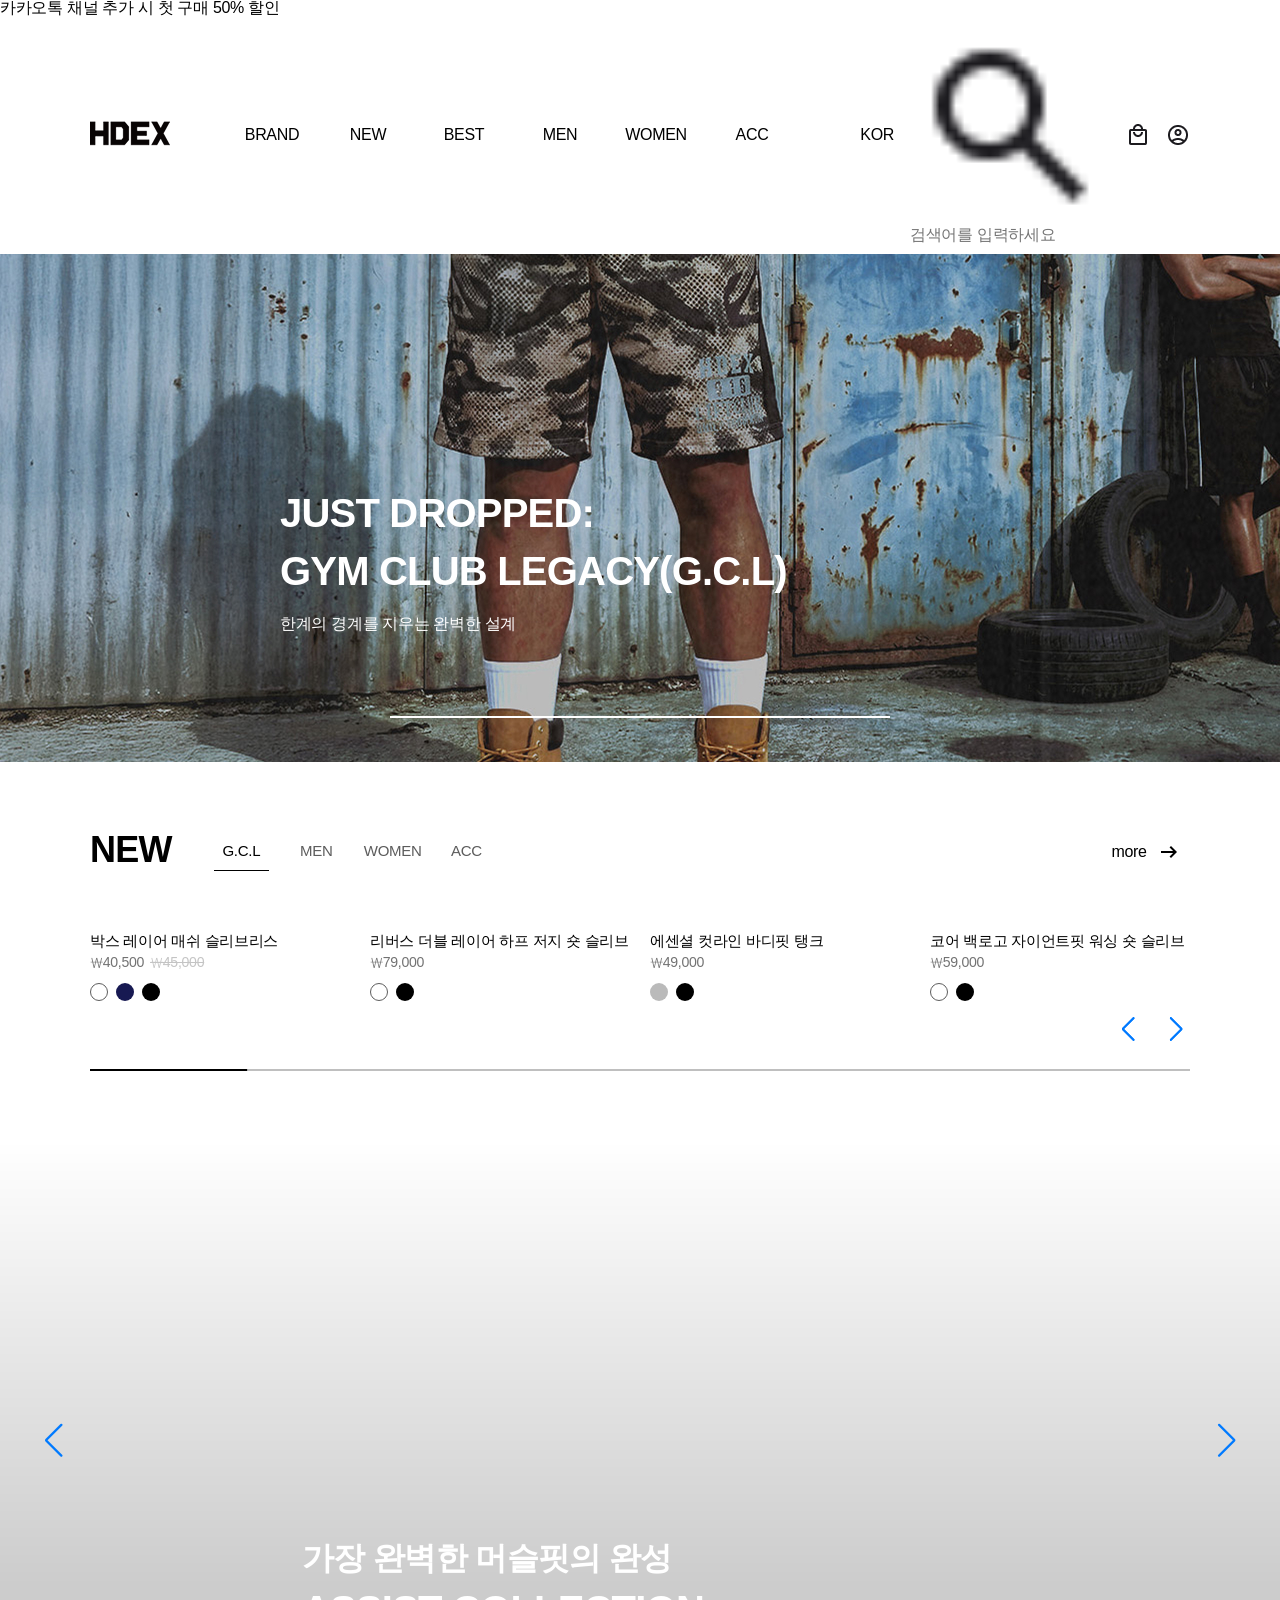
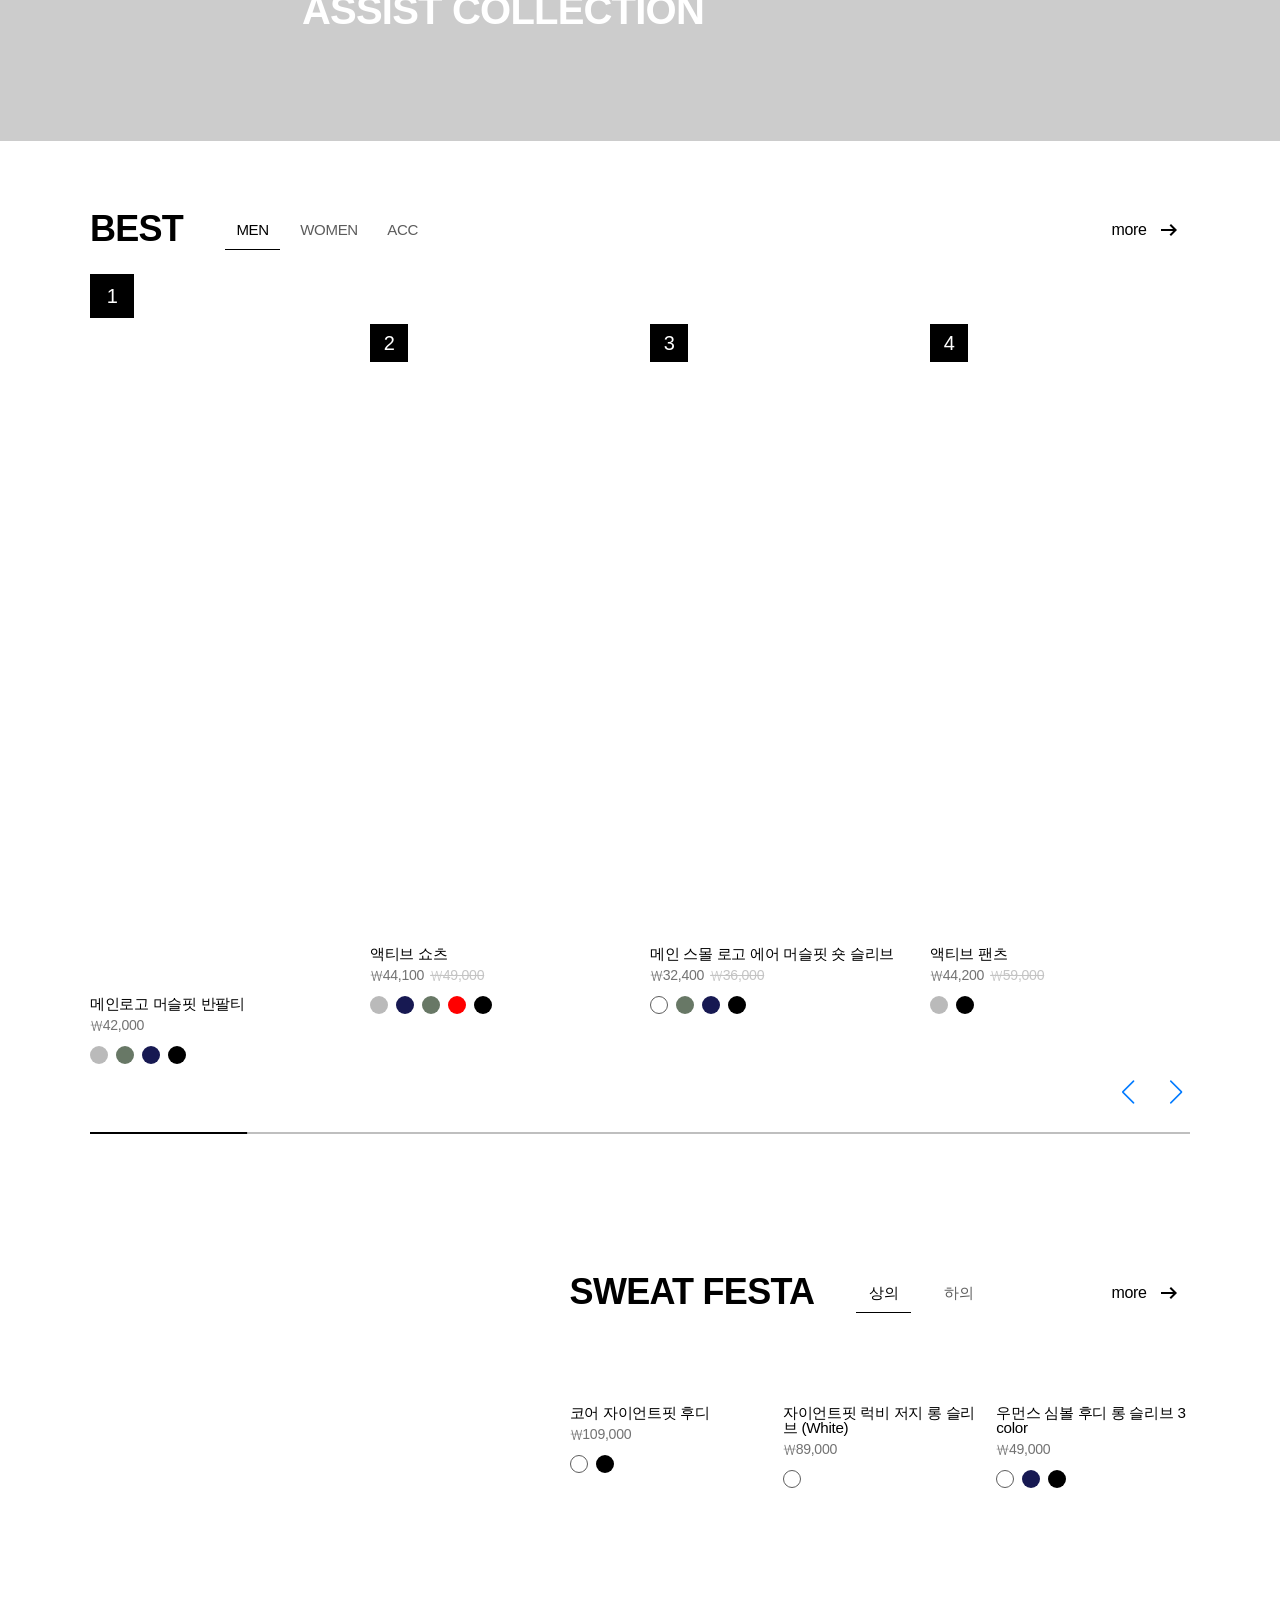
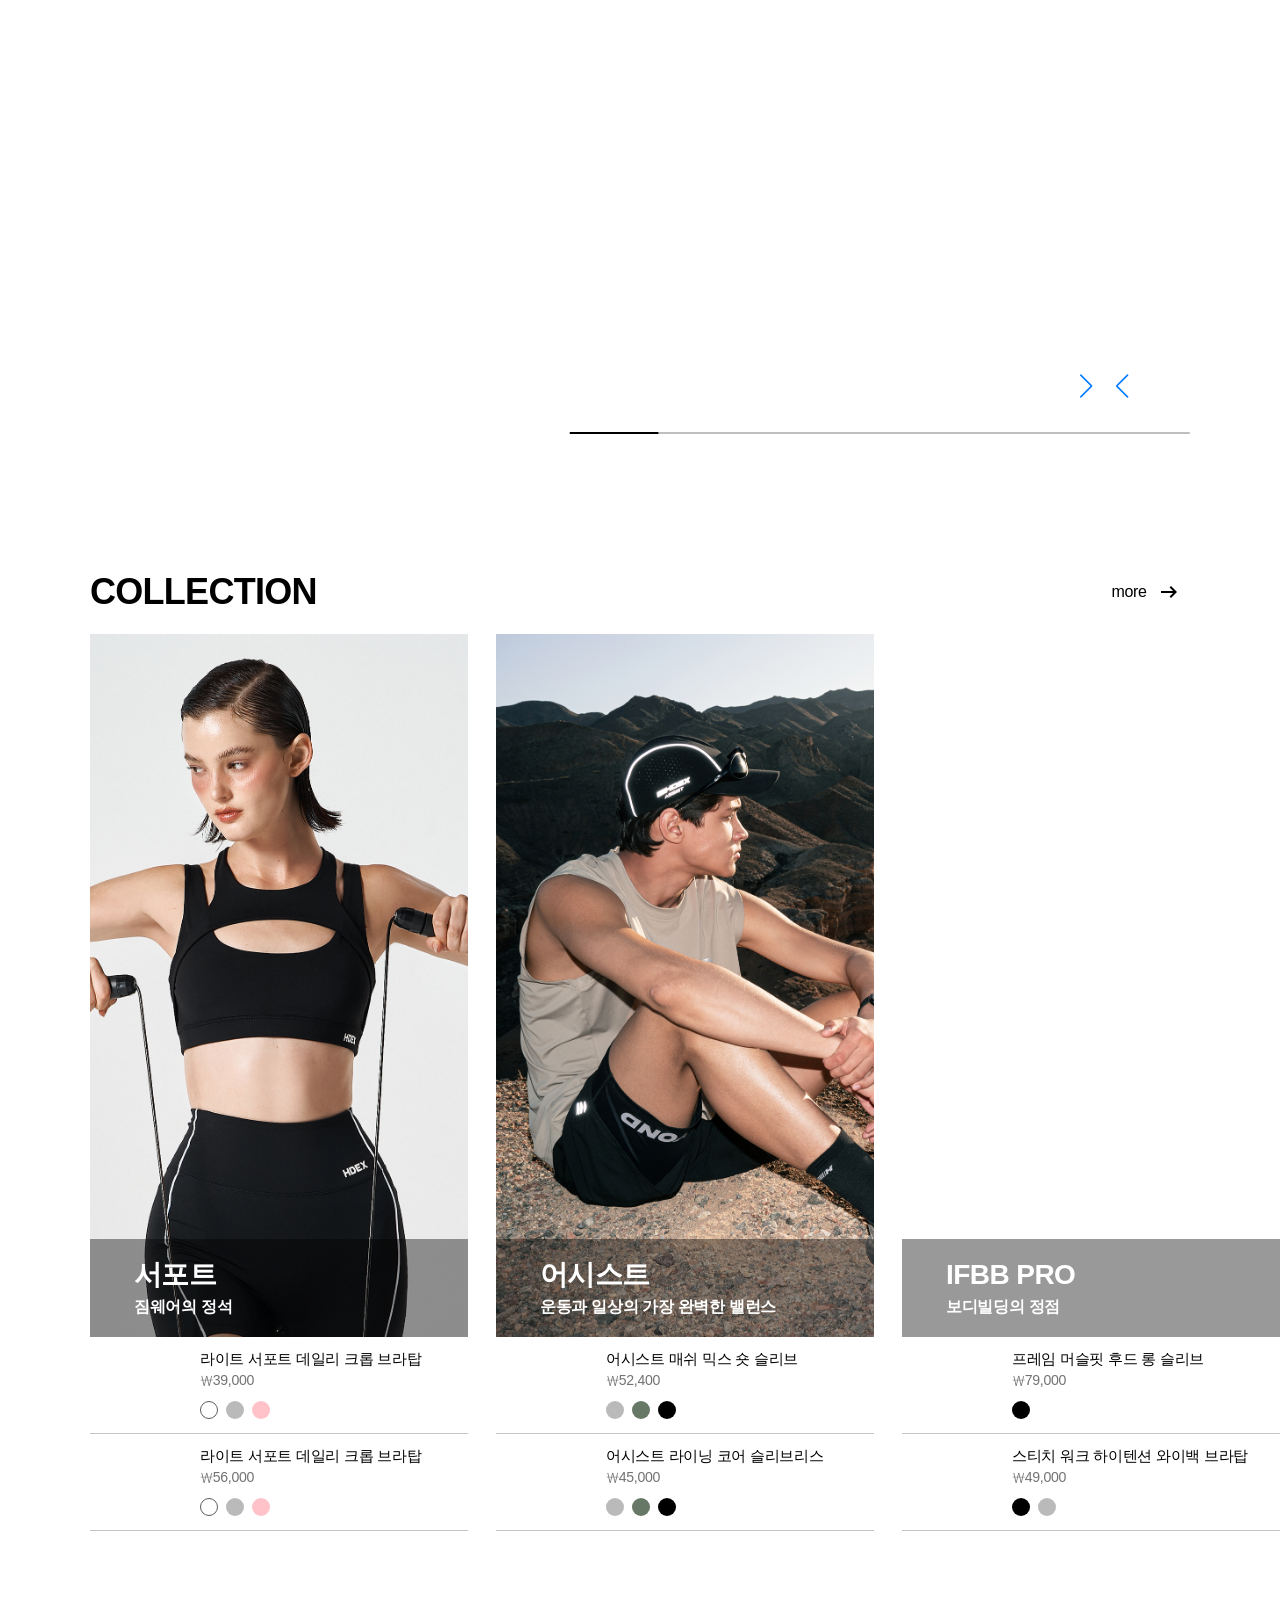
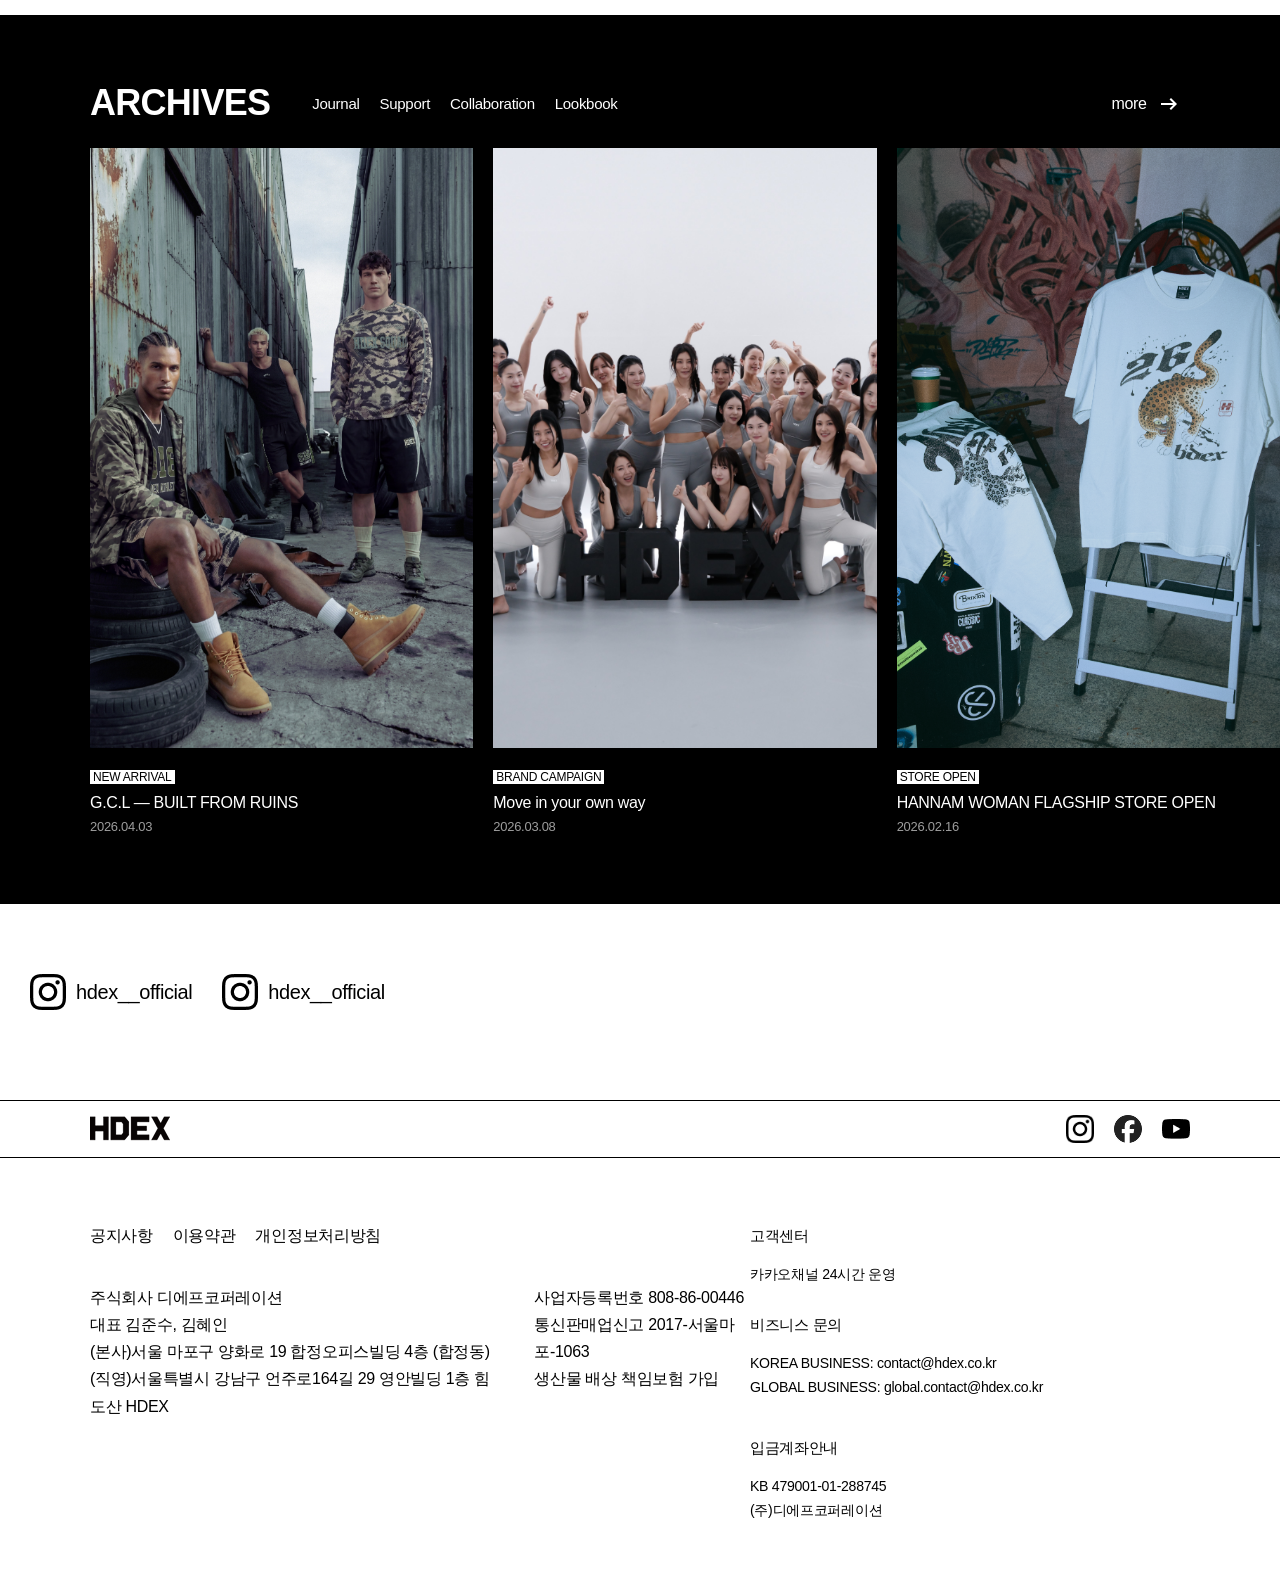
==== commit 02dd7cd5: "0422" ====
--- a/index.html
+++ b/index.html
@@ -189,367 +189,384 @@
                     </a>
                 </div>
                 <div class="tab_contents">
-                    <div data-index="0" class="swiper new_swiper gcl_swiper active">
-                        <div class="swiper-wrapper">
-                            <div class="swiper-slide slide1">
-                                <a href="#">
-                                    <p class="potho"><img src="./images/product/new_glc_001.jpg" alt=""></p>
-                                    <span class="details">
-                                        <h2>박스 레이어 매쉬 슬리브리스</h2>
-                                        <p class="price"><span>₩40,500</span><del>₩45,000</del></p>
-                                        <div class="thum_color_wrap">
-                                            <span class="thum_color wh"></span>
-                                            <span class="thum_color nv"></span>
-                                            <span class="thum_color bk"></span>
-                                        </div>
-                                    </span>
-                                </a>
-                            </div>
-                            <div class="swiper-slide slide2">
-                                <a href="#">
-                                    <p class="potho"><img src="./images/product/new_glc_002.jpg" alt=""></p>
-                                    <span class="details">
-                                        <h2>리버스 더블 레이어 하프 저지 숏 슬리브</h2>
-                                        <p class="price"><span>₩79,000</span></p>
-                                        <div class="thum_color_wrap">
-                                            <span class="thum_color wh"></span>
-                                            <span class="thum_color bk"></span>
-                                        </div>
-                                    </span>
-                                </a>
-                            </div>
-                            <div class="swiper-slide slide3">
-                                <a href="#">
-                                    <p class="potho"><img src="./images/product/new_glc_003.jpg" alt=""></p>
-                                    <span class="details">
-                                        <h2>에센셜 컷라인 바디핏 탱크</h2>
-                                        <p class="price"><span>₩49,000</span></p>
-                                        <div class="thum_color_wrap">
-                                            <span class="thum_color gr"></span>
-                                            <span class="thum_color bk"></span>
-                                        </div>
-                                    </span>
-                                </a>
-                            </div>
-                            <div class="swiper-slide slide4">
-                                <a href="#">
-                                    <p class="potho"><img src="./images/product/new_glc_004.jpg" alt=""></p>
-                                    <span class="details">
-                                        <h2>코어 백로고 자이언트핏 워싱 숏 슬리브</h2>
-                                        <p class="price"><span>₩59,000</span></p>
-                                        <div class="thum_color_wrap">
-                                            <span class="thum_color wh"></span>
-                                            <span class="thum_color bk"></span>
-                                        </div>
-                                    </span>
-                                </a>
-                            </div>
-                            <div class="swiper-slide slide5">
-                                <a href="#">
-                                    <p class="potho"><img src="./images/product/new_glc_005.jpg" alt=""></p>
-                                    <span class="details">
-                                        <h2>리프트 스티치 래글런 숏 슬리브</h2>
-                                        <p class="price"><span>₩49,000</span></p>
-                                        <div class="thum_color_wrap">
-                                            <span class="thum_color wh"></span>
-                                            <span class="thum_color gr"></span>
-                                            <span class="thum_color nv"></span>
-                                        </div>
-                                    </span>
-                                </a>
-                            </div>
-                            <div class="swiper-slide slide6">
-                                <a href="#">
-                                    <p class="potho"><img src="./images/product/new_glc_006.jpg" alt=""></p>
-                                    <span class="details">
-                                        <h2>메가 와이드 슬리브리스</h2>
-                                        <p class="price"><span>₩40,500</span><del>₩45,000</del></p>
-                                        <div class="thum_color_wrap">
-                                            <span class="thum_color gr"></span>
-                                            <span class="thum_color nv"></span>
-                                            <span class="thum_color bk"></span>
-                                        </div>
-                                    </span>
-                                </a>
-                            </div>
-                            <div class="swiper-slide slide7">
-                                <a href="#">
-                                    <p class="potho"><img src="./images/product/new_glc_007.jpg" alt=""></p>
-                                    <span class="details">
-                                        <h2>스포티 컬러 블럭 하프 저지 숏 슬리브</h2>
-                                        <p class="price"><span>₩79,000</span></p>
-                                        <div class="thum_color_wrap">
-                                            <span class="thum_color wh"></span>
-                                            <span class="thum_color bk"></span>
-                                        </div>
-                                    </span>
-                                </a>
-                            </div>
-                        </div>
-                    </div>
-                    <div data-index="1" class="swiper new_swiper men_swiper">
-                        <div class="swiper-wrapper">
-                            <div class="swiper-slide slide1">
-                                <a href="#">
-                                    <p class="potho"><img src="./images/product/new_men_001.jpg" alt=""></p>
-                                    <span class="details">
-                                        <h2>에어로 테크 숏 슬리브</h2>
-                                        <p class="price"><span>₩35,100</span><del>₩39,000</del></p>
-                                        <div class="thum_color_wrap">
-                                            <span class="thum_color gr"></span>
-                                            <span class="thum_color bk"></span>
-                                        </div>
-                                    </span>
-                                </a>
-                            </div>
-                            <div class="swiper-slide slide2">
-                                <a href="#">
-                                    <p class="potho"><img src="./images/product/new_men_002.jpg" alt=""></p>
-                                    <span class="details">
-                                        <h2>벨로 라이트 숏 슬리브</h2>
-                                        <p class="price"><span>₩35,100</span><del>₩39,000</del></p>
-                                        <div class="thum_color_wrap">
-                                            <span class="thum_color wh"></span>
-                                            <span class="thum_color bk"></span>
-                                        </div>
-                                    </span>
-                                </a>
-                            </div>
-                            <div class="swiper-slide slide3">
-                                <a href="#">
-                                    <p class="potho"><img src="./images/product/new_men_003.jpg" alt=""></p>
-                                    <span class="details">
-                                        <h2>어시스트 경량 패커블 하프 집업</h2>
-                                        <p class="price"><span>₩84,500</span><del>₩89,000</del></p>
-                                        <div class="thum_color_wrap">
-                                            <span class="thum_color kk"></span>
-                                            <span class="thum_color bk"></span>
-                                        </div>
-                                    </span>
-                                </a>
-                            </div>
-                            <div class="swiper-slide slide4">
-                                <a href="#">
-                                    <p class="potho"><img src="./images/product/new_men_004.jpg" alt=""></p>
-                                    <span class="details">
-                                        <h2>투인원 벨로 라이트 쇼츠</h2>
-                                        <p class="price"><span>₩62,100</span><del>₩69,000</del></p>
-                                        <div class="thum_color_wrap">
-                                            <span class="thum_color kk"></span>
-                                            <span class="thum_color bk"></span>
-                                        </div>
-                                    </span>
-                                </a>
-                            </div>
-                            <div class="swiper-slide slide5">
-                                <a href="#">
-                                    <p class="potho"><img src="./images/product/new_men_005.jpg" alt=""></p>
-                                    <span class="details">
-                                        <h2>어시스트 투인원 립스탑 쇼츠</h2>
-                                        <p class="price"><span>₩58,500</span><del>₩65,000</del></p>
-                                        <div class="thum_color_wrap">
-                                            <span class="thum_color gr"></span>
-                                            <span class="thum_color bk"></span>
-                                        </div>
-                                    </span>
-                                </a>
-                            </div>
-                            <div class="swiper-slide slide6">
-                                <a href="#">
-                                    <p class="potho"><img src="./images/product/new_men_006.jpg" alt=""></p>
-                                    <span class="details">
-                                        <h2>어시스트 매쉬 포켓 바이커 쇼츠 </h2>
-                                        <p class="price"><span>₩46,500</span><del>₩49,000</del></p>
-                                        <div class="thum_color_wrap">
-                                            <span class="thum_color bk"></span>
-                                        </div>
-                                    </span>
-                                </a>
-                            </div>
-                        </div>
-                    </div>
-                    <div data-index="2" class="swiper new_swiper women_swiper">
-                        <div class="swiper-wrapper">
-                            <div class="swiper-slide slide1">
-                                <a href="#">
-                                    <p class="potho"><img src="./images/product/new_women_001.jpg" alt=""></p>
-                                    <span class="details">
-                                    <h2>컬렉티브 숏 슬리브</h2>
-                                    <p class="price"><span>₩45,000</span></p>
-                                    <div class="thum_color_wrap">
-                                        <span class="thum_color wh"></span>
-                                        <span class="thum_color gr"></span>
-                                        <span class="thum_color gr"></span>
-                                    </div>
-                                </span>
-                                </a>
-                            </div>
-                            <div class="swiper-slide slide2">
-                                <a href="#">
-                                    <p class="potho"><img src="./images/product/new_women_002.jpg" alt=""></p>
-                                    <span class="details">
-                                        <h2>크라운 래글런 슬림핏 숏 슬리브</h2>
-                                        <p class="price"><span>₩39,000</span></p>
+                    <div class="new_glc">
+                        <div data-index="0" class="swiper new_swiper gcl_swiper active">
+                            <div class="swiper-wrapper">
+                                <div class="swiper-slide slide1">
+                                    <a href="#">
+                                        <p class="potho"><img src="./images/product/new_glc_001.jpg" alt=""></p>
+                                        <span class="details">
+                                            <h2>박스 레이어 매쉬 슬리브리스</h2>
+                                            <p class="price"><span>₩40,500</span><del>₩45,000</del></p>
+                                            <div class="thum_color_wrap">
+                                                <span class="thum_color wh"></span>
+                                                <span class="thum_color nv"></span>
+                                                <span class="thum_color bk"></span>
+                                            </div>
+                                        </span>
+                                    </a>
+                                </div>
+                                <div class="swiper-slide slide2">
+                                    <a href="#">
+                                        <p class="potho"><img src="./images/product/new_glc_002.jpg" alt=""></p>
+                                        <span class="details">
+                                            <h2>리버스 더블 레이어 하프 저지 숏 슬리브</h2>
+                                            <p class="price"><span>₩79,000</span></p>
+                                            <div class="thum_color_wrap">
+                                                <span class="thum_color wh"></span>
+                                                <span class="thum_color bk"></span>
+                                            </div>
+                                        </span>
+                                    </a>
+                                </div>
+                                <div class="swiper-slide slide3">
+                                    <a href="#">
+                                        <p class="potho"><img src="./images/product/new_glc_003.jpg" alt=""></p>
+                                        <span class="details">
+                                            <h2>에센셜 컷라인 바디핏 탱크</h2>
+                                            <p class="price"><span>₩49,000</span></p>
+                                            <div class="thum_color_wrap">
+                                                <span class="thum_color gr"></span>
+                                                <span class="thum_color bk"></span>
+                                            </div>
+                                        </span>
+                                    </a>
+                                </div>
+                                <div class="swiper-slide slide4">
+                                    <a href="#">
+                                        <p class="potho"><img src="./images/product/new_glc_004.jpg" alt=""></p>
+                                        <span class="details">
+                                            <h2>코어 백로고 자이언트핏 워싱 숏 슬리브</h2>
+                                            <p class="price"><span>₩59,000</span></p>
+                                            <div class="thum_color_wrap">
+                                                <span class="thum_color wh"></span>
+                                                <span class="thum_color bk"></span>
+                                            </div>
+                                        </span>
+                                    </a>
+                                </div>
+                                <div class="swiper-slide slide5">
+                                    <a href="#">
+                                        <p class="potho"><img src="./images/product/new_glc_005.jpg" alt=""></p>
+                                        <span class="details">
+                                            <h2>리프트 스티치 래글런 숏 슬리브</h2>
+                                            <p class="price"><span>₩49,000</span></p>
+                                            <div class="thum_color_wrap">
+                                                <span class="thum_color wh"></span>
+                                                <span class="thum_color gr"></span>
+                                                <span class="thum_color nv"></span>
+                                            </div>
+                                        </span>
+                                    </a>
+                                </div>
+                                <div class="swiper-slide slide6">
+                                    <a href="#">
+                                        <p class="potho"><img src="./images/product/new_glc_006.jpg" alt=""></p>
+                                        <span class="details">
+                                            <h2>메가 와이드 슬리브리스</h2>
+                                            <p class="price"><span>₩40,500</span><del>₩45,000</del></p>
+                                            <div class="thum_color_wrap">
+                                                <span class="thum_color gr"></span>
+                                                <span class="thum_color nv"></span>
+                                                <span class="thum_color bk"></span>
+                                            </div>
+                                        </span>
+                                    </a>
+                                </div>
+                                <div class="swiper-slide slide7">
+                                    <a href="#">
+                                        <p class="potho"><img src="./images/product/new_glc_007.jpg" alt=""></p>
+                                        <span class="details">
+                                            <h2>스포티 컬러 블럭 하프 저지 숏 슬리브</h2>
+                                            <p class="price"><span>₩79,000</span></p>
+                                            <div class="thum_color_wrap">
+                                                <span class="thum_color wh"></span>
+                                                <span class="thum_color bk"></span>
+                                            </div>
+                                        </span>
+                                    </a>
+                                </div>
+                            </div>
+                        </div>
+                        <div class="swiper-pagination pagination gcl_pagination"></div>
+                        <div class="swiper-button-prev glc_prev"></div>
+                        <div class="swiper-button-next glc_next"></div>
+                    </div>
+                    <div class="new_men">
+                        <div data-index="1" class="swiper new_swiper men_swiper">
+                            <div class="swiper-wrapper">
+                                <div class="swiper-slide slide1">
+                                    <a href="#">
+                                        <p class="potho"><img src="./images/product/new_men_001.jpg" alt=""></p>
+                                        <span class="details">
+                                            <h2>에어로 테크 숏 슬리브</h2>
+                                            <p class="price"><span>₩35,100</span><del>₩39,000</del></p>
+                                            <div class="thum_color_wrap">
+                                                <span class="thum_color gr"></span>
+                                                <span class="thum_color bk"></span>
+                                            </div>
+                                        </span>
+                                    </a>
+                                </div>
+                                <div class="swiper-slide slide2">
+                                    <a href="#">
+                                        <p class="potho"><img src="./images/product/new_men_002.jpg" alt=""></p>
+                                        <span class="details">
+                                            <h2>벨로 라이트 숏 슬리브</h2>
+                                            <p class="price"><span>₩35,100</span><del>₩39,000</del></p>
+                                            <div class="thum_color_wrap">
+                                                <span class="thum_color wh"></span>
+                                                <span class="thum_color bk"></span>
+                                            </div>
+                                        </span>
+                                    </a>
+                                </div>
+                                <div class="swiper-slide slide3">
+                                    <a href="#">
+                                        <p class="potho"><img src="./images/product/new_men_003.jpg" alt=""></p>
+                                        <span class="details">
+                                            <h2>어시스트 경량 패커블 하프 집업</h2>
+                                            <p class="price"><span>₩84,500</span><del>₩89,000</del></p>
+                                            <div class="thum_color_wrap">
+                                                <span class="thum_color kk"></span>
+                                                <span class="thum_color bk"></span>
+                                            </div>
+                                        </span>
+                                    </a>
+                                </div>
+                                <div class="swiper-slide slide4">
+                                    <a href="#">
+                                        <p class="potho"><img src="./images/product/new_men_004.jpg" alt=""></p>
+                                        <span class="details">
+                                            <h2>투인원 벨로 라이트 쇼츠</h2>
+                                            <p class="price"><span>₩62,100</span><del>₩69,000</del></p>
+                                            <div class="thum_color_wrap">
+                                                <span class="thum_color kk"></span>
+                                                <span class="thum_color bk"></span>
+                                            </div>
+                                        </span>
+                                    </a>
+                                </div>
+                                <div class="swiper-slide slide5">
+                                    <a href="#">
+                                        <p class="potho"><img src="./images/product/new_men_005.jpg" alt=""></p>
+                                        <span class="details">
+                                            <h2>어시스트 투인원 립스탑 쇼츠</h2>
+                                            <p class="price"><span>₩58,500</span><del>₩65,000</del></p>
+                                            <div class="thum_color_wrap">
+                                                <span class="thum_color gr"></span>
+                                                <span class="thum_color bk"></span>
+                                            </div>
+                                        </span>
+                                    </a>
+                                </div>
+                                <div class="swiper-slide slide6">
+                                    <a href="#">
+                                        <p class="potho"><img src="./images/product/new_men_006.jpg" alt=""></p>
+                                        <span class="details">
+                                            <h2>어시스트 매쉬 포켓 바이커 쇼츠 </h2>
+                                            <p class="price"><span>₩46,500</span><del>₩49,000</del></p>
+                                            <div class="thum_color_wrap">
+                                                <span class="thum_color bk"></span>
+                                            </div>
+                                        </span>
+                                    </a>
+                                </div>
+                            </div>
+                        </div>
+                        <div class="swiper-pagination pagination men_pagination"></div>
+                        <div class="swiper-button-prev men_prev"></div>
+                        <div class="swiper-button-next men_next"></div>
+                    </div>
+                    <div class="new_women">
+                        <div data-index="2" class="swiper new_swiper women_swiper">
+                            <div class="swiper-wrapper">
+                                <div class="swiper-slide slide1">
+                                    <a href="#">
+                                        <p class="potho"><img src="./images/product/new_women_001.jpg" alt=""></p>
+                                        <span class="details">
+                                        <h2>컬렉티브 숏 슬리브</h2>
+                                        <p class="price"><span>₩45,000</span></p>
                                         <div class="thum_color_wrap">
                                             <span class="thum_color wh"></span>
                                             <span class="thum_color gr"></span>
                                             <span class="thum_color gr"></span>
                                         </div>
                                     </span>
-                                </a>
-                            </div>
-                            <div class="swiper-slide slide3">
-                                <a href="#">
-                                    <p class="potho"><img src="./images/product/new_women_003.jpg" alt=""></p>
-                                    <span class="details">
-                                        <h2>엑스퍼트 스티치 라인 브라탑</h2>
-                                        <p class="price"><span>₩49,000</span></p>
-                                        <div class="thum_color_wrap">
-                                            <span class="thum_color gr"></span>
-                                            <span class="thum_color bk"></span>
-                                        </div>
-                                    </span>
-                                </a>
-                            </div>
-                            <div class="swiper-slide slide4">
-                                <a href="#">
-                                    <p class="potho"><img src="./images/product/new_women_004.jpg" alt=""></p>
-                                    <span class="details">
-                                        <h2>서포트 크로스 라인 브라탑</h2>
-                                        <p class="price"><span>₩49,000</span></p>
-                                        <div class="thum_color_wrap">
-                                            <span class="thum_color wh"></span>
-                                            <span class="thum_color bk"></span>
-                                        </div>
-                                    </span>
-                                </a>
-                            </div>
-                            <div class="swiper-slide slide5">
-                                <a href="#">
-                                    <p class="potho"><img src="./images/product/new_women_005.jpg" alt=""></p>
-                                    <span class="details">
-                                        <h2>리브드 스티치 숏 슬리브</h2>
-                                        <p class="price"><span>₩42,000</span></p>
-                                        <div class="thum_color_wrap">
-                                            <span class="thum_color wh"></span>
-                                            <span class="thum_color bk"></span>
-                                        </div>
-                                    </span>
-                                </a>
-                            </div>
-                            <div class="swiper-slide slide6">
-                                <a href="#">
-                                    <p class="potho"><img src="./images/product/new_women_006.jpg" alt=""></p>
-                                    <span class="details">
-                                        <h2>스타 사틴 크롭 숏 슬리브</h2>
-                                        <p class="price"><span>₩52,000</span></p>
-                                        <div class="thum_color_wrap">
-                                            <span class="thum_color wh"></span>
-                                            <span class="thum_color pk"></span>
-                                            <span class="thum_color pk"></span>
-                                        </div>
-                                    </span>
-                                </a>
-                            </div>
-                            <div class="swiper-slide slide7">
-                                <a href="#">
-                                    <p class="potho"><img src="./images/product/new_women_007.jpg" alt=""></p>
-                                    <span class="details">
-                                        <h2>스쿼드 넘버8 저지 숏 슬리브</h2>
-                                        <p class="price"><span>₩52,000</span></p>
-                                        <div class="thum_color_wrap">
-                                            <span class="thum_color bk"></span>
-                                            <span class="thum_color bk"></span>
-                                        </div>
-                                    </span>
-                                </a>
-                            </div>
-                            <div class="swiper-slide slide8">
-                                <a href="#">
-                                    <p class="potho"><img src="./images/product/new_women_008.jpg" alt=""></p>
-                                    <span class="details">
-                                        <h2>클리어 916 링거 크롭 숏 슬리브</h2>
-                                        <p class="price"><span>₩42,000</span></p>
-                                        <div class="thum_color_wrap">
-                                            <span class="thum_color wh"></span>
-                                            <span class="thum_color gr"></span>
-                                            <span class="thum_color bk"></span>
-                                        </div>
-                                    </span>
-                                </a>
-                            </div>
-                        </div>
-                    </div>
-                    <div data-index="3" class="swiper new_swiper acc_swiper">
-                        <div class="swiper-wrapper">
-                            <div class="swiper-slide slide1">
-                                <a href="#">
-                                    <p class="potho"><img src="./images/product/new_acc_001.jpg" alt=""></p>
-                                    <span class="details">
-                                    <h2>어시스트 리플렉티브 헤드 밴드</h2>
-                                    <p class="price"><span>₩22,800</span><del>₩24,000</del></p>
-                                    <div class="thum_color_wrap">
-                                        <span class="thum_color bk"></span>
-                                    </div>
-                                </span>
-                                </a>
-                            </div>
-                            <div class="swiper-slide slide2">
-                                <a href="#">
-                                    <p class="potho"><img src="./images/product/new_acc_002.jpg" alt=""></p>
-                                    <span class="details">
-                                    <h2>어시스트 리플렉티브 헤드 밴드</h2>
-                                    <p class="price"><span>₩22,800</span><del>₩24,000</del></p>
-                                    <div class="thum_color_wrap">
-                                        <span class="thum_color bk"></span>
-                                    </div>
-                                </span>
-                                </a>
-                            </div>
-                            <div class="swiper-slide slide3">
-                                <a href="#">
-                                    <p class="potho"><img src="./images/product/new_acc_003.jpg" alt=""></p>
-                                    <span class="details">
-                                    <h2>어시스트 파이브 토 삭스</h2>
-                                    <p class="price"><span>₩10,800</span><del>₩12,000</del></p>
-                                    <div class="thum_color_wrap">
-                                        <span class="thum_color wh"></span>
-                                        <span class="thum_color bk"></span>
-                                    </div>
-                                </span>
-                                </a>
-                            </div>
-                            <div class="swiper-slide slide4">
-                                <a href="#">
-                                    <p class="potho"><img src="./images/product/new_acc_004.jpg" alt=""></p>
-                                    <span class="details">
-                                    <h2>어시스트 다잉 크루 삭스</h2>
-                                    <p class="price"><span>₩10,800</span><del>₩12,000</del></p>
-                                    <div class="thum_color_wrap">
-                                        <span class="thum_color nv"></span>
-                                        <span class="thum_color kk"></span>
-                                    </div>
-                                </span>
-                                </a>
-                            </div>
-                            <div class="swiper-slide slide5">
-                                <a href="#">
-                                    <p class="potho"><img src="./images/product/new_acc_005.jpg" alt=""></p>
-                                    <span class="details">
-                                    <h2>어시스트 리플렉티브 라이트 러닝 캡</h2>
-                                    <p class="price"><span>₩39,600</span><del>₩44,000</del></p>
-                                    <div class="thum_color_wrap">
-                                        <span class="thum_color gy"></span>
-                                        <span class="thum_color kk"></span>
-                                    </div>
-                                </span>
-                                </a>
-                            </div>
-                        </div>
-                    </div>
-                    <div class="swiper-pagination"></div>
-                    <div class="swiper-button-prev new_prev"></div>
-                    <div class="swiper-button-next new_next"></div>
+                                    </a>
+                                </div>
+                                <div class="swiper-slide slide2">
+                                    <a href="#">
+                                        <p class="potho"><img src="./images/product/new_women_002.jpg" alt=""></p>
+                                        <span class="details">
+                                            <h2>크라운 래글런 슬림핏 숏 슬리브</h2>
+                                            <p class="price"><span>₩39,000</span></p>
+                                            <div class="thum_color_wrap">
+                                                <span class="thum_color wh"></span>
+                                                <span class="thum_color gr"></span>
+                                                <span class="thum_color gr"></span>
+                                            </div>
+                                        </span>
+                                    </a>
+                                </div>
+                                <div class="swiper-slide slide3">
+                                    <a href="#">
+                                        <p class="potho"><img src="./images/product/new_women_003.jpg" alt=""></p>
+                                        <span class="details">
+                                            <h2>엑스퍼트 스티치 라인 브라탑</h2>
+                                            <p class="price"><span>₩49,000</span></p>
+                                            <div class="thum_color_wrap">
+                                                <span class="thum_color gr"></span>
+                                                <span class="thum_color bk"></span>
+                                            </div>
+                                        </span>
+                                    </a>
+                                </div>
+                                <div class="swiper-slide slide4">
+                                    <a href="#">
+                                        <p class="potho"><img src="./images/product/new_women_004.jpg" alt=""></p>
+                                        <span class="details">
+                                            <h2>서포트 크로스 라인 브라탑</h2>
+                                            <p class="price"><span>₩49,000</span></p>
+                                            <div class="thum_color_wrap">
+                                                <span class="thum_color wh"></span>
+                                                <span class="thum_color bk"></span>
+                                            </div>
+                                        </span>
+                                    </a>
+                                </div>
+                                <div class="swiper-slide slide5">
+                                    <a href="#">
+                                        <p class="potho"><img src="./images/product/new_women_005.jpg" alt=""></p>
+                                        <span class="details">
+                                            <h2>리브드 스티치 숏 슬리브</h2>
+                                            <p class="price"><span>₩42,000</span></p>
+                                            <div class="thum_color_wrap">
+                                                <span class="thum_color wh"></span>
+                                                <span class="thum_color bk"></span>
+                                            </div>
+                                        </span>
+                                    </a>
+                                </div>
+                                <div class="swiper-slide slide6">
+                                    <a href="#">
+                                        <p class="potho"><img src="./images/product/new_women_006.jpg" alt=""></p>
+                                        <span class="details">
+                                            <h2>스타 사틴 크롭 숏 슬리브</h2>
+                                            <p class="price"><span>₩52,000</span></p>
+                                            <div class="thum_color_wrap">
+                                                <span class="thum_color wh"></span>
+                                                <span class="thum_color pk"></span>
+                                                <span class="thum_color pk"></span>
+                                            </div>
+                                        </span>
+                                    </a>
+                                </div>
+                                <div class="swiper-slide slide7">
+                                    <a href="#">
+                                        <p class="potho"><img src="./images/product/new_women_007.jpg" alt=""></p>
+                                        <span class="details">
+                                            <h2>스쿼드 넘버8 저지 숏 슬리브</h2>
+                                            <p class="price"><span>₩52,000</span></p>
+                                            <div class="thum_color_wrap">
+                                                <span class="thum_color bk"></span>
+                                                <span class="thum_color bk"></span>
+                                            </div>
+                                        </span>
+                                    </a>
+                                </div>
+                                <div class="swiper-slide slide8">
+                                    <a href="#">
+                                        <p class="potho"><img src="./images/product/new_women_008.jpg" alt=""></p>
+                                        <span class="details">
+                                            <h2>클리어 916 링거 크롭 숏 슬리브</h2>
+                                            <p class="price"><span>₩42,000</span></p>
+                                            <div class="thum_color_wrap">
+                                                <span class="thum_color wh"></span>
+                                                <span class="thum_color gr"></span>
+                                                <span class="thum_color bk"></span>
+                                            </div>
+                                        </span>
+                                    </a>
+                                </div>
+                            </div>
+                        </div>
+                        <div class="swiper-pagination pagination women_pagination"></div>
+                        <div class="swiper-button-prev women_prev"></div>
+                        <div class="swiper-button-next women_next"></div>
+                    </div>
+                    <div class="new_acc">
+                        <div data-index="3" class="swiper new_swiper acc_swiper">
+                            <div class="swiper-wrapper">
+                                <div class="swiper-slide slide1">
+                                    <a href="#">
+                                        <p class="potho"><img src="./images/product/new_acc_001.jpg" alt=""></p>
+                                        <span class="details">
+                                        <h2>어시스트 리플렉티브 헤드 밴드</h2>
+                                        <p class="price"><span>₩22,800</span><del>₩24,000</del></p>
+                                        <div class="thum_color_wrap">
+                                            <span class="thum_color bk"></span>
+                                        </div>
+                                    </span>
+                                    </a>
+                                </div>
+                                <div class="swiper-slide slide2">
+                                    <a href="#">
+                                        <p class="potho"><img src="./images/product/new_acc_002.jpg" alt=""></p>
+                                        <span class="details">
+                                        <h2>어시스트 리플렉티브 헤드 밴드</h2>
+                                        <p class="price"><span>₩22,800</span><del>₩24,000</del></p>
+                                        <div class="thum_color_wrap">
+                                            <span class="thum_color bk"></span>
+                                        </div>
+                                    </span>
+                                    </a>
+                                </div>
+                                <div class="swiper-slide slide3">
+                                    <a href="#">
+                                        <p class="potho"><img src="./images/product/new_acc_003.jpg" alt=""></p>
+                                        <span class="details">
+                                        <h2>어시스트 파이브 토 삭스</h2>
+                                        <p class="price"><span>₩10,800</span><del>₩12,000</del></p>
+                                        <div class="thum_color_wrap">
+                                            <span class="thum_color wh"></span>
+                                            <span class="thum_color bk"></span>
+                                        </div>
+                                    </span>
+                                    </a>
+                                </div>
+                                <div class="swiper-slide slide4">
+                                    <a href="#">
+                                        <p class="potho"><img src="./images/product/new_acc_004.jpg" alt=""></p>
+                                        <span class="details">
+                                        <h2>어시스트 다잉 크루 삭스</h2>
+                                        <p class="price"><span>₩10,800</span><del>₩12,000</del></p>
+                                        <div class="thum_color_wrap">
+                                            <span class="thum_color nv"></span>
+                                            <span class="thum_color kk"></span>
+                                        </div>
+                                    </span>
+                                    </a>
+                                </div>
+                                <div class="swiper-slide slide5">
+                                    <a href="#">
+                                        <p class="potho"><img src="./images/product/new_acc_005.jpg" alt=""></p>
+                                        <span class="details">
+                                        <h2>어시스트 리플렉티브 라이트 러닝 캡</h2>
+                                        <p class="price"><span>₩39,600</span><del>₩44,000</del></p>
+                                        <div class="thum_color_wrap">
+                                            <span class="thum_color gy"></span>
+                                            <span class="thum_color kk"></span>
+                                        </div>
+                                    </span>
+                                    </a>
+                                </div>
+                            </div>
+                        </div>
+                        <div class="swiper-pagination pagination acc_pagination"></div>
+                        <div class="swiper-button-prev acc_prev"></div>
+                        <div class="swiper-button-next acc_next"></div>
+                    </div>
                 </div>
             </div>
             <div class="promotion_bnr">
@@ -701,6 +718,7 @@
                         <div class="swiper-wrapper">
                             <div class="swiper-slide slide1">
                                 <a href="#">
+                                    <span class="best_num">1</span>
                                     <p class="potho"><img src="./images/product/best_women_001.jpg" alt=""></p>
                                     <span class="details">
                                         <h2>우먼스 릴렉스핏 배색 크롭탑</h2>
@@ -716,6 +734,7 @@
                             </div>
                             <div class="swiper-slide slide2">
                                 <a href="#">
+                                    <span class="best_num">2</span>
                                     <p class="potho"><img src="./images/product/best_women_002.jpg" alt=""></p>
                                     <span class="details">
                                         <h2>우먼스 라운드 크롭 후디 집업</h2>
@@ -729,6 +748,7 @@
                             </div>
                             <div class="swiper-slide slide3">
                                 <a href="#">
+                                    <span class="best_num">3</span>
                                     <p class="potho"><img src="./images/product/best_women_003.jpg" alt=""></p>
                                     <span class="details">
                                         <h2>우먼스 서포트 부츠컷 레깅스</h2>
@@ -741,6 +761,7 @@
                             </div>
                             <div class="swiper-slide slide4">
                                 <a href="#">
+                                    <span class="best_num">4</span>
                                     <p class="potho"><img src="./images/product/best_women_004.jpg" alt=""></p>
                                     <span class="details">
                                         <h2>바시티 숏 슬리브</h2>
@@ -754,6 +775,7 @@
                             </div>
                             <div class="swiper-slide slide5">
                                 <a href="#">
+                                    <span class="best_num">5</span>
                                     <p class="potho"><img src="./images/product/best_women_005.jpg" alt=""></p>
                                     <span class="details">
                                         <h2>몬드 릴렉스핏 크롭 티셔츠</h2>
@@ -769,6 +791,7 @@
                             </div>
                             <div class="swiper-slide slide6">
                                 <a href="#">
+                                    <span class="best_num">6</span>
                                     <p class="potho"><img src="./images/product/best_women_006.jpg" alt=""></p>
                                     <span class="details">
                                         <h2>우먼스 메인 빅 로고 조거팬츠</h2>
@@ -782,6 +805,7 @@
                             </div>
                             <div class="swiper-slide slide7">
                                 <a href="#">
+                                    <span class="best_num">7</span>
                                     <p class="potho"><img src="./images/product/best_women_007.jpg" alt=""></p>
                                     <span class="details">
                                         <h2>우먼스 인헨스 몬드 크롭탑</h2>
@@ -795,10 +819,11 @@
                             </div>
                         </div>
                     </div>
-                    <div data-index="0" class="swiper best_swiper best_acc_swiper">
+                    <div data-index="2" class="swiper best_swiper best_acc_swiper">
                         <div class="swiper-wrapper">
                             <div class="swiper-slide slide1">
                                 <a href="#">
+                                    <span class="best_num">1</span>
                                     <p class="potho"><img src="./images/product/best_acc_001.jpg" alt=""></p>
                                     <span class="details">
                                         <h2>메인로고 삭스</h2>
@@ -814,6 +839,7 @@
                             </div>
                             <div class="swiper-slide slide2">
                                 <a href="#">
+                                    <span class="best_num">2</span>
                                     <p class="potho"><img src="./images/product/best_acc_002.jpg" alt=""></p>
                                     <span class="details">
                                         <h2>시그니처 로고 삭스</h2>
@@ -827,6 +853,7 @@
                             </div>
                             <div class="swiper-slide slide3">
                                 <a href="#">
+                                    <span class="best_num">3</span>
                                     <p class="potho"><img src="./images/product/best_acc_003.jpg" alt=""></p>
                                     <span class="details">
                                         <h2>바이오맥스 하이 삭스</h2>
@@ -840,6 +867,7 @@
                             </div>
                             <div class="swiper-slide slide4">
                                 <a href="#">
+                                    <span class="best_num">4</span>
                                     <p class="potho"><img src="./images/product/best_acc_004.jpg" alt=""></p>
                                     <span class="details">
                                         <h2>커스터마이징 패치</h2>
@@ -851,6 +879,7 @@
                             </div>
                             <div class="swiper-slide slide5">
                                 <a href="#">
+                                    <span class="best_num">5</span>
                                     <p class="potho"><img src="./images/product/best_acc_005.jpg" alt=""></p>
                                     <span class="details">
                                         <h2>바이오맥스 하이 삭스</h2>
@@ -864,6 +893,7 @@
                             </div>
                             <div class="swiper-slide slide6">
                                 <a href="#">
+                                    <span class="best_num">6</span>
                                     <p class="potho"><img src="./images/product/best_acc_006.jpg" alt=""></p>
                                     <span class="details">
                                         <h2>프로 짐 코듀라 백팩 2.0 59L</h2>
@@ -876,6 +906,7 @@
                             </div>
                             <div class="swiper-slide slide7">
                                 <a href="#">
+                                    <span class="best_num">7</span>
                                     <p class="potho"><img src="./images/product/best_acc_007.jpg" alt=""></p>
                                     <span class="details">
                                         <h2>메인 스몰 로고 삭스</h2>
@@ -889,6 +920,7 @@
                             </div>
                             <div class="swiper-slide slide8">
                                 <a href="#">
+                                    <span class="best_num">8</span>
                                     <p class="potho"><img src="./images/product/best_acc_008.jpg" alt=""></p>
                                     <span class="details">
                                         <h2>메인로고 스트라이프 삭스</h2>
@@ -920,8 +952,8 @@
                         <div class="title_menu">
                             <h1>SWEAT FESTA</h1>
                             <div class="tab_menu">
-                                <a href="#" class="p_top active">상의</a>
-                                <a href="#" class="">하의</a>
+                                <a href="#" data-index="0" class="f_top active">상의</a>
+                                <a href="#" data-index="1" class="bottom">하의</a>
                             </div>
                         </div>
                         <a href="#" class="more">
@@ -930,7 +962,7 @@
                         </a>
                     </div>
                     <div class="tab_contents">
-                        <div class="swiper festa_swiper festa_top_swiper active">
+                        <div data-index="0" class="swiper festa_swiper festa_top_swiper active">
                             <div class="swiper-wrapper">
                                 <div class="swiper-slide slide1">
                                     <a href="#">
@@ -1025,7 +1057,7 @@
                                 </div>
                             </div>
                         </div>
-                        <div class="swiper festa_swiper festa_bottom_swiper">
+                        <div data-index="1" class="swiper festa_swiper festa_bottom_swiper">
                             <div class="swiper-wrapper">
                                 <div class="swiper-slide slide1">
                                     <a href="#">
@@ -1345,7 +1377,7 @@
                 </div>
             </div>
             <div class="instagram">
-                <a href="#" class="insta_link">
+                <a href="https://www.instagram.com/hdex__official/" target="_blank" class="insta_link">
                     <div class="instaid">
                         <img src="./images/instagram.png" alt="">
                         <p>hdex__official</p>
@@ -1356,7 +1388,7 @@
                         <img src="./images/insta_official_003.jpg" alt="">
                     </div>
                 </a>
-                <a href="#" class="insta_link">
+                <a href="https://www.instagram.com/hdex_women/" target="_blank" class="insta_link">
                     <div class="instaid">
                         <img src="./images/instagram.png" alt="">
                         <p>hdex__official</p>
--- a/styles/index.css
+++ b/styles/index.css
@@ -76,16 +76,23 @@
 }
 .tab_contents [class*="_prev"] svg,
 .tab_contents [class*="_next"] svg {color: #1C1B1F;}
-.tab_contents .new_prev,
+
+.tab_contents [class*="_prev"] {left: auto; right: 138px;}
+.tab_contents [class*="_next"] {right: 90px;}
+
+/* .tab_contents .new_prev,
+.tab_contents .glc_prev,
 .tab_contents .best_prev {left: auto; right: 138px;}
+
+.tab_contents .glc_next,
 .tab_contents .new_next,
 .tab_contents .best_next {right: 90px;}
+ */
 #wrap main .product .tab_contents .swiper-pagination.swiper-pagination-progressbar {
     width: calc(100% - 180px); 
     left: 50%;
     transform: translateX(-50%);
     position: absolute;
-    bottom: 30px;
     top: auto; bottom: 70px;
     height: 2px;
 }
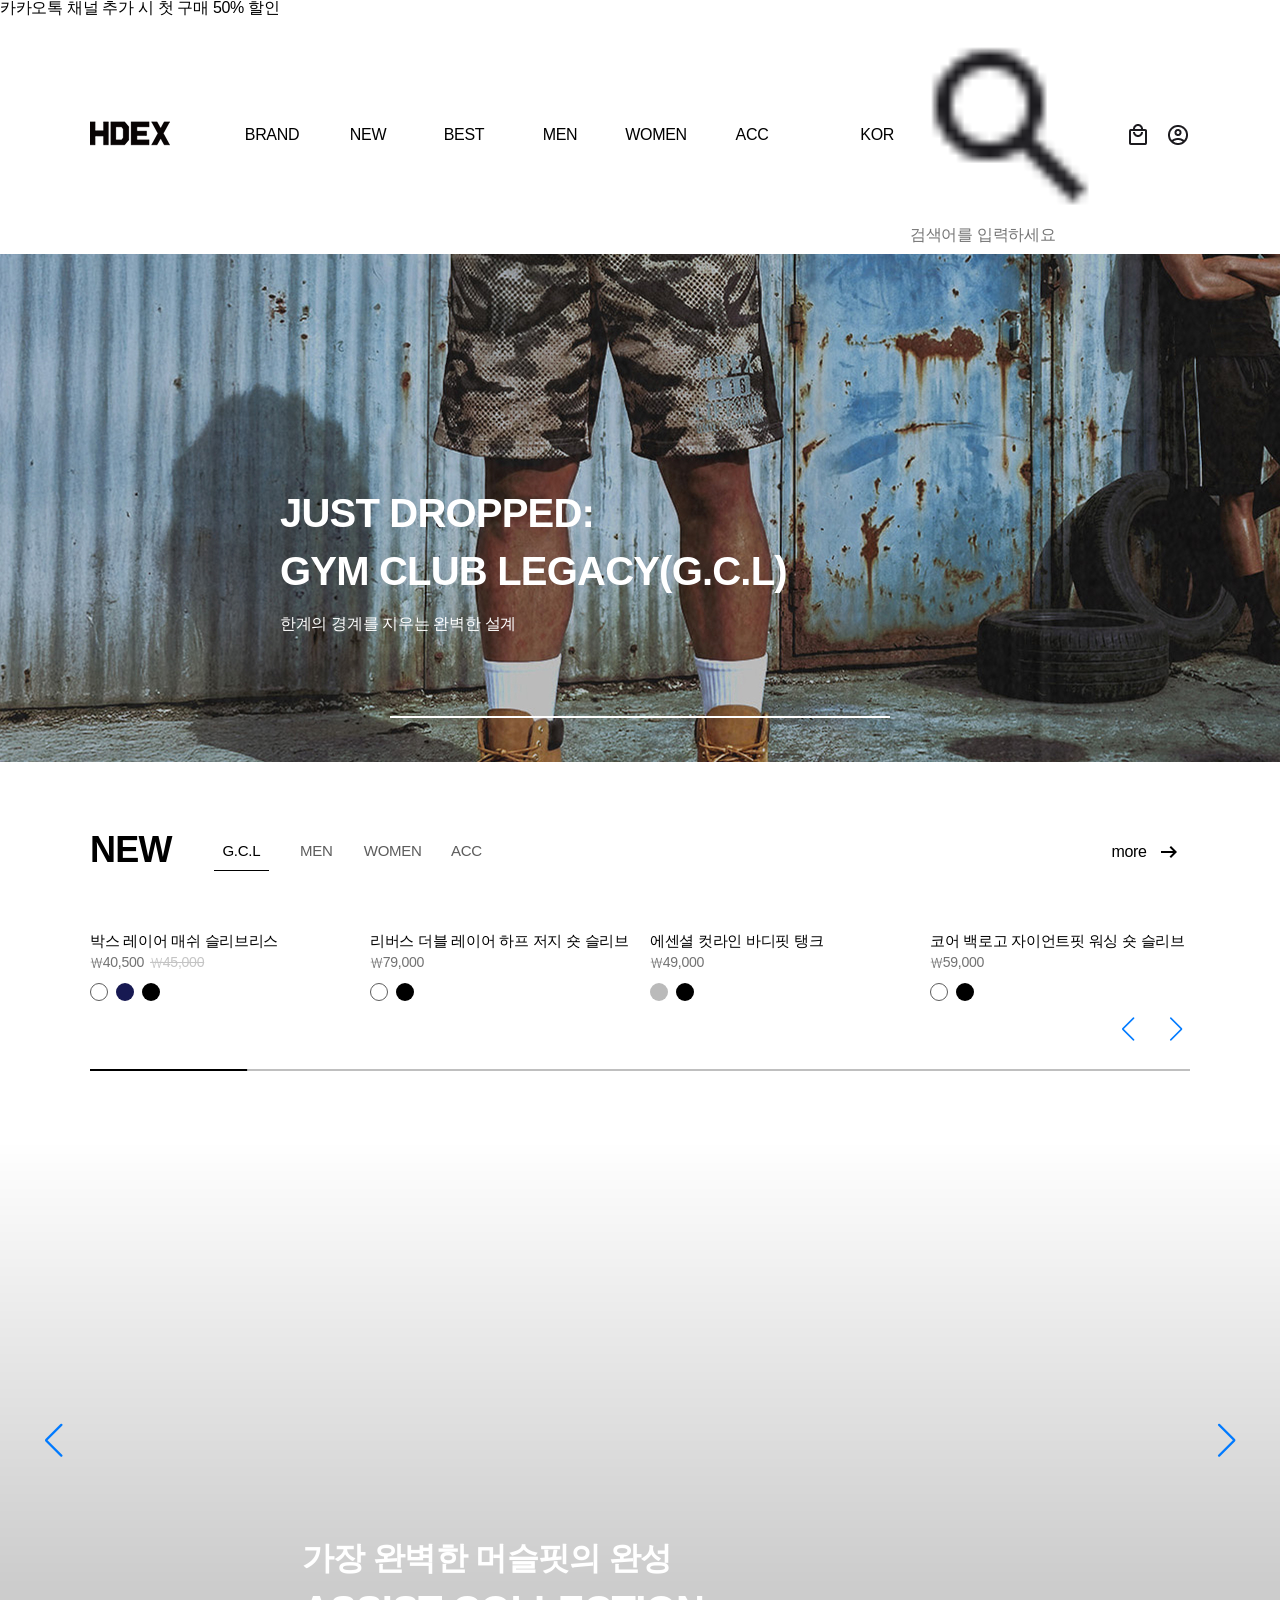
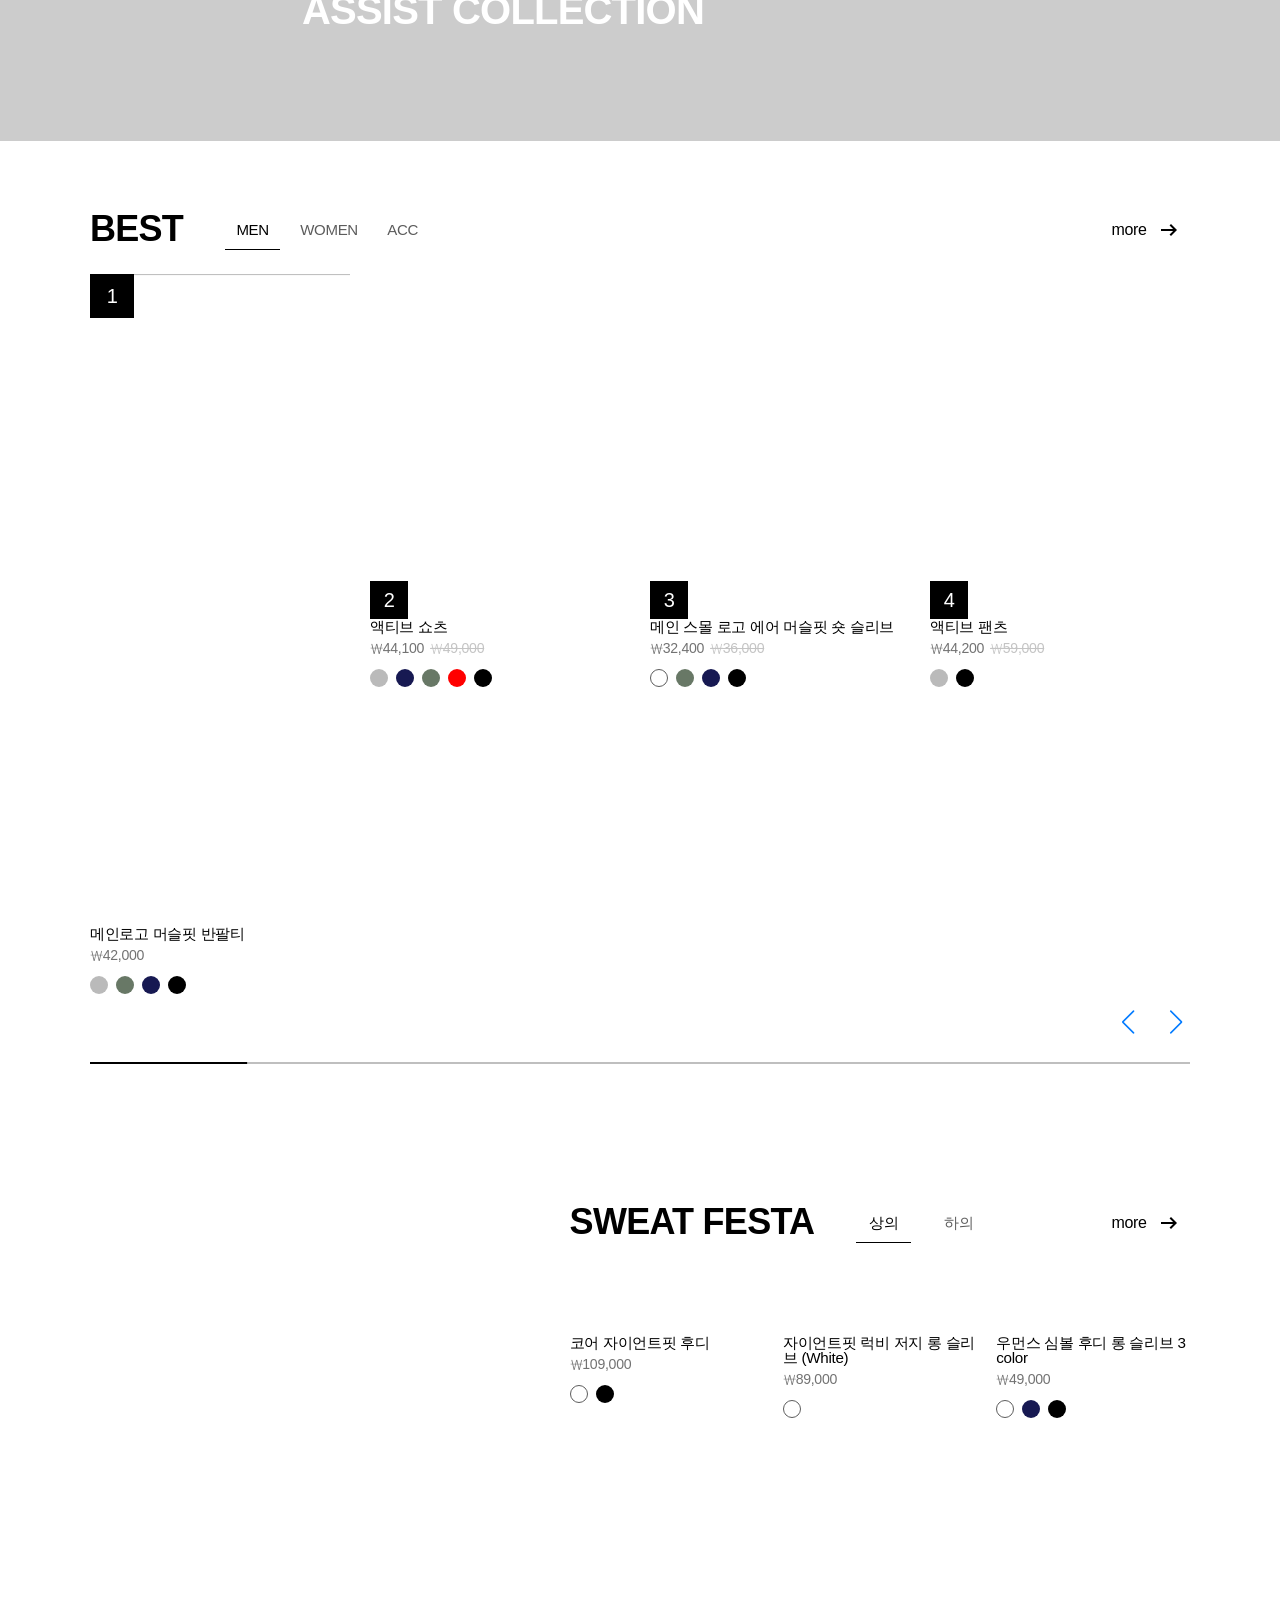
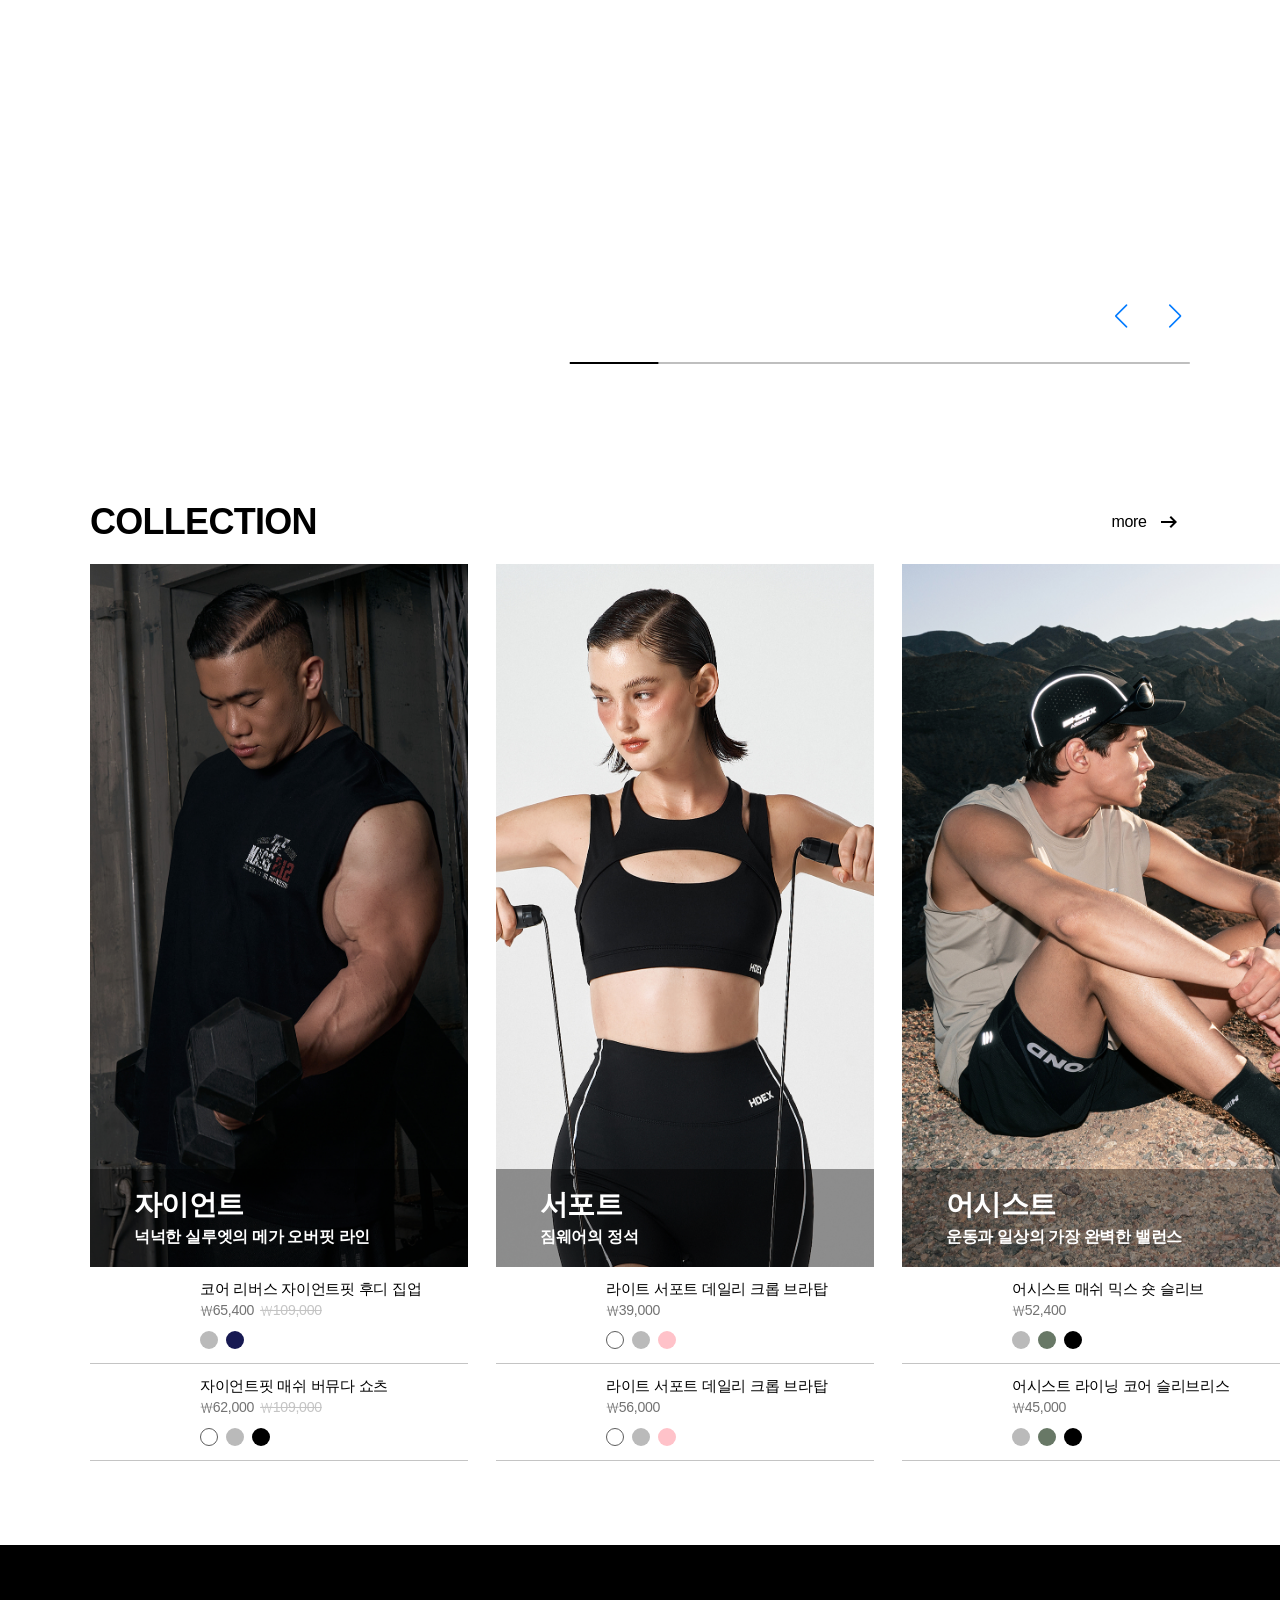
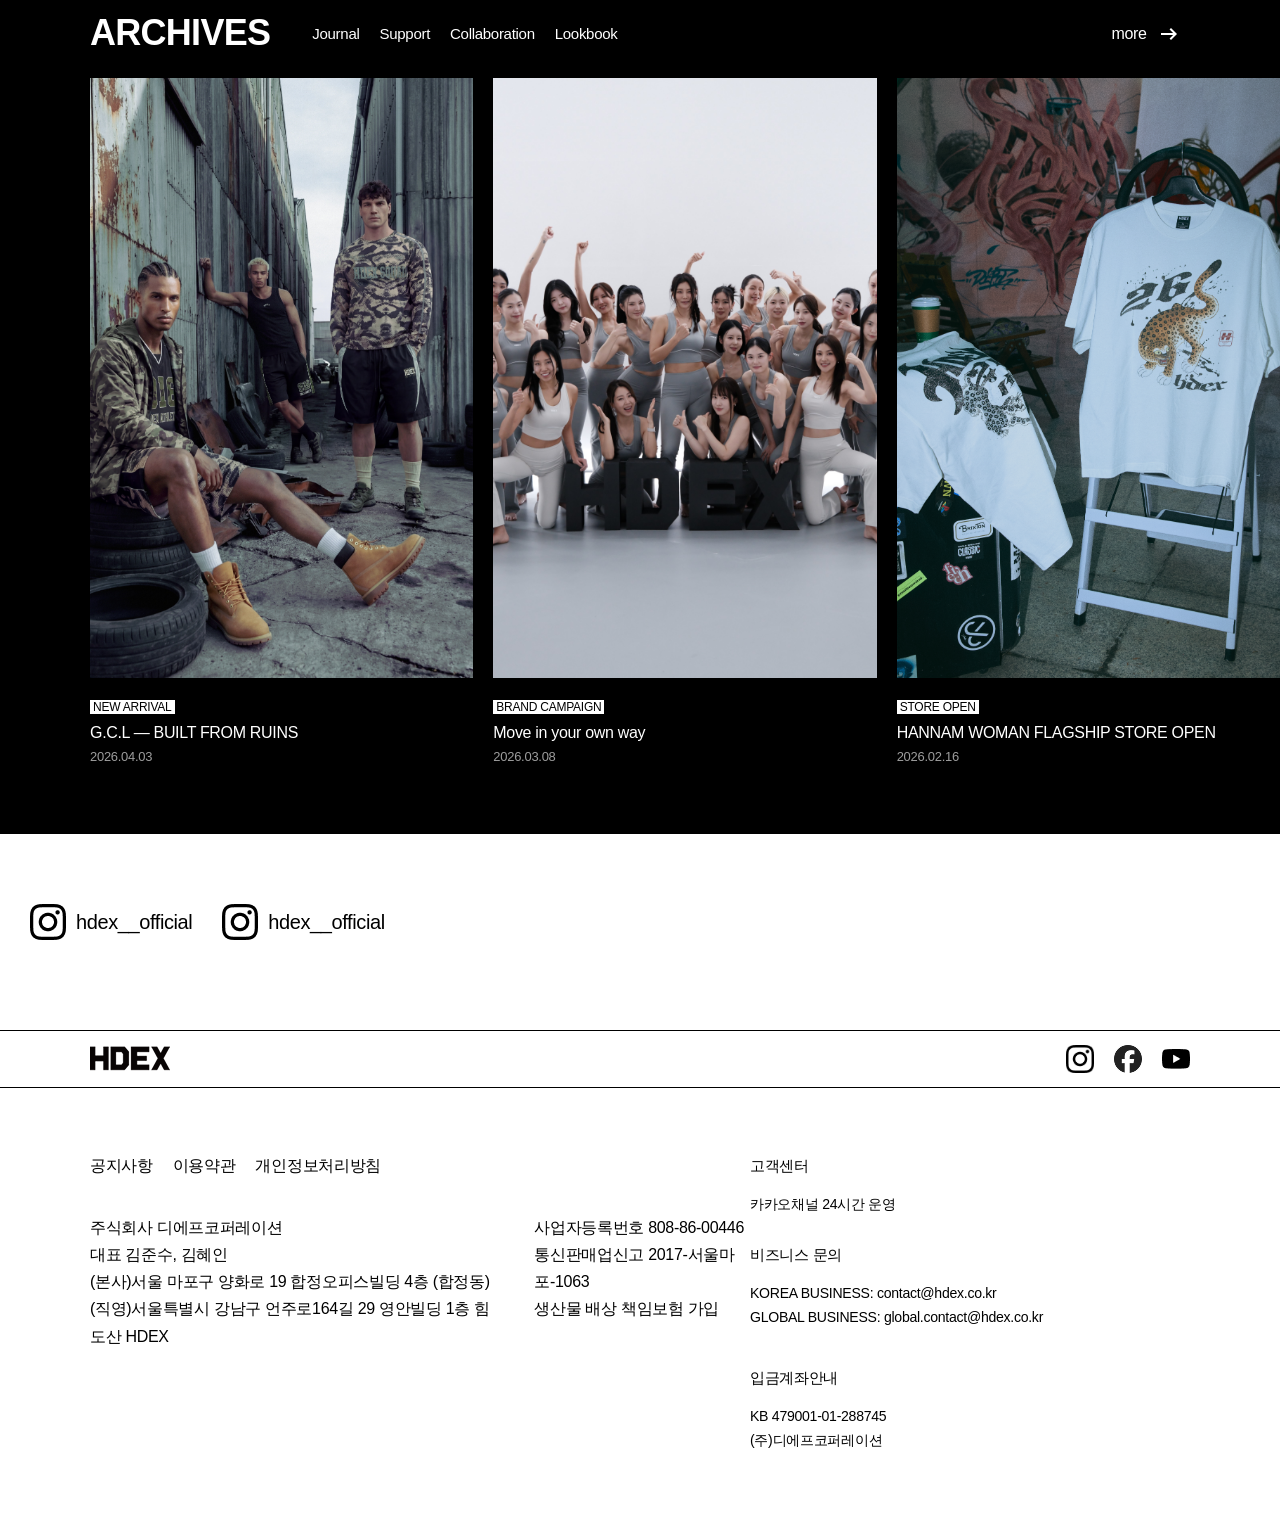
==== commit 4e86631a: "0422" ====
--- a/index.html
+++ b/index.html
@@ -189,8 +189,8 @@
                     </a>
                 </div>
                 <div class="tab_contents">
-                    <div class="new_glc">
-                        <div data-index="0" class="swiper new_swiper gcl_swiper active">
+                    <div data-index="0"  class="new_glc new_ct_wrap active">
+                        <div class="swiper new_swiper gcl_swiper active">
                             <div class="swiper-wrapper">
                                 <div class="swiper-slide slide1">
                                     <a href="#">
@@ -288,12 +288,12 @@
                                 </div>
                             </div>
                         </div>
-                        <div class="swiper-pagination pagination gcl_pagination"></div>
-                        <div class="swiper-button-prev glc_prev"></div>
-                        <div class="swiper-button-next glc_next"></div>
-                    </div>
-                    <div class="new_men">
-                        <div data-index="1" class="swiper new_swiper men_swiper">
+                        <div class="swiper-pagination pagination glc_pagination"></div>
+                        <div class="swiper-button-next next glc_next"></div>
+                        <div class="swiper-button-prev prev glc_prev"></div>
+                    </div>
+                    <div data-index="1" class="new_men new_ct_wrap">
+                        <div class="swiper new_swiper men_swiper">
                             <div class="swiper-wrapper">
                                 <div class="swiper-slide slide1">
                                     <a href="#">
@@ -378,8 +378,8 @@
                         <div class="swiper-button-prev men_prev"></div>
                         <div class="swiper-button-next men_next"></div>
                     </div>
-                    <div class="new_women">
-                        <div data-index="2" class="swiper new_swiper women_swiper">
+                    <div data-index="2" class="new_women new_ct_wrap">
+                        <div class="swiper new_swiper women_swiper">
                             <div class="swiper-wrapper">
                                 <div class="swiper-slide slide1">
                                     <a href="#">
@@ -495,8 +495,8 @@
                         <div class="swiper-button-prev women_prev"></div>
                         <div class="swiper-button-next women_next"></div>
                     </div>
-                    <div class="new_acc">
-                        <div data-index="3" class="swiper new_swiper acc_swiper">
+                    <div data-index="3" class="new_acc new_ct_wrap">
+                        <div class="swiper new_swiper acc_swiper">
                             <div class="swiper-wrapper">
                                 <div class="swiper-slide slide1">
                                     <a href="#">
--- a/styles/index.css
+++ b/styles/index.css
@@ -56,7 +56,11 @@
     height: 2px;
 }
 /*  */
-.tab_contents .swiper {display: none;}
+.new_ct_wrap {display: none;}
+.new_ct_wrap.active {display: block;}
+.tab_contents .new_swiper,
+.tab_contents .festa_swiper,
+.tab_contents .best_swiper {display: none;}
 .tab_contents .swiper.active {display: block;}
 .tab_contents .best {display: none;}
 .tab_contents .best.active {display: block;}
@@ -66,8 +70,9 @@
     height: 100%;
 }
 .festa_right .tab_contents .festa_prev,
-.festa_right .tab_contents .festa_next {bottom: 26px;}
+.festa_right .tab_contents .festa_next {bottom: 26px; display: block;}
 .festa_right .tab_contents .festa_prev {left: auto; right: 54px;}
+.festa_right .tab_contents .festa_next {right: 0;}
 .tab_contents [class*="_prev"],
 .tab_contents [class*="_next"] {
     top: auto;
@@ -142,14 +147,15 @@
     font-size: 1.25rem;
     text-align: center; z-index: 100;
 }
-#wrap main .tab_contents .best_swiper .swiper-wrapper .swiper-slide .potho {
-    overflow: hidden; height: 600px;
-}
+#wrap main .tab_contents .best_swiper .swiper-wrapper .swiper-slide .potho {overflow: hidden; }
 #wrap main .tab_contents .best_swiper .swiper-wrapper .swiper-slide-active .potho {
-    overflow: hidden; height: 700px;
+    overflow: hidden; height: 630px;
 }
 #wrap main .tab_contents .best_swiper .swiper-wrapper .swiper-slide-active .potho img {
     transform: scale(1.1); transform-origin: center top;
+    width: 100%;
+    height: 100%;
+    object-fit: cover;
 }
 #wrap main .tab_contents .swiper {}
 #wrap main .tab_contents .swiper .swiper-wrapper {align-items: center;}
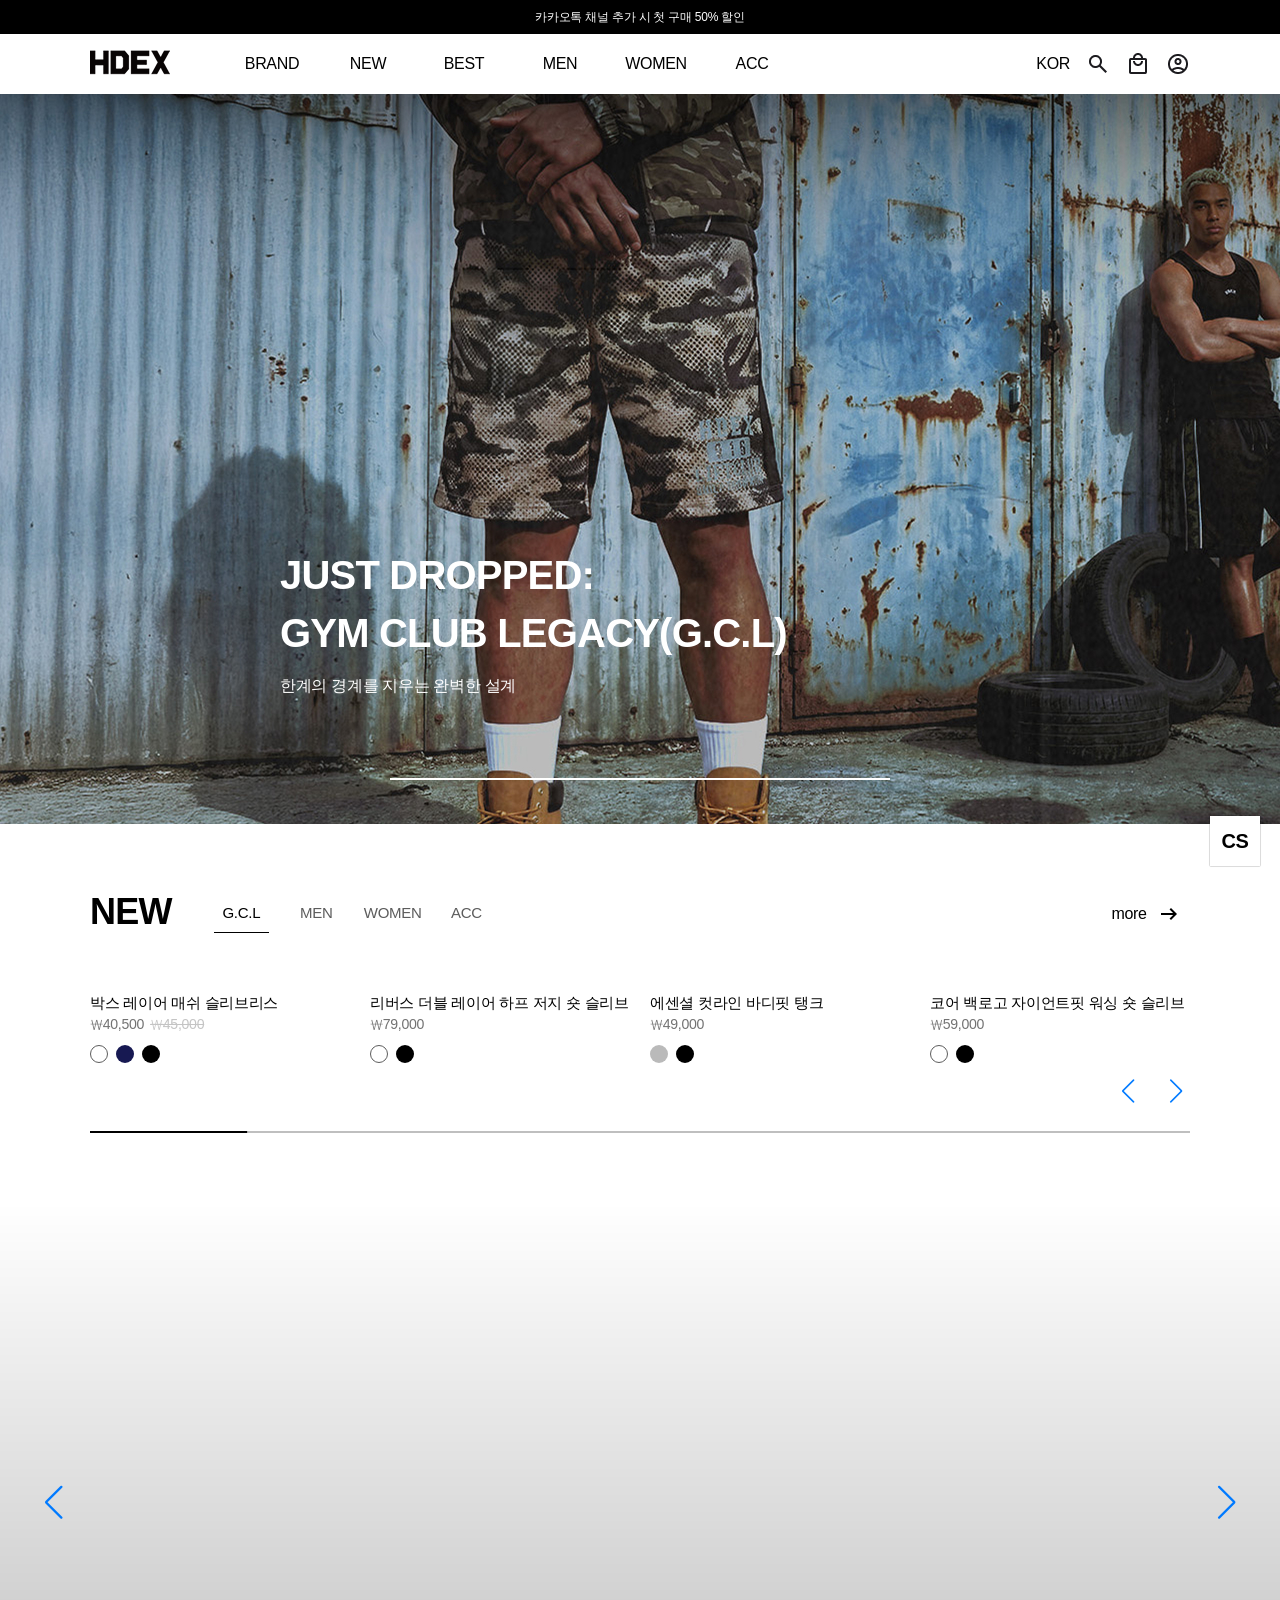
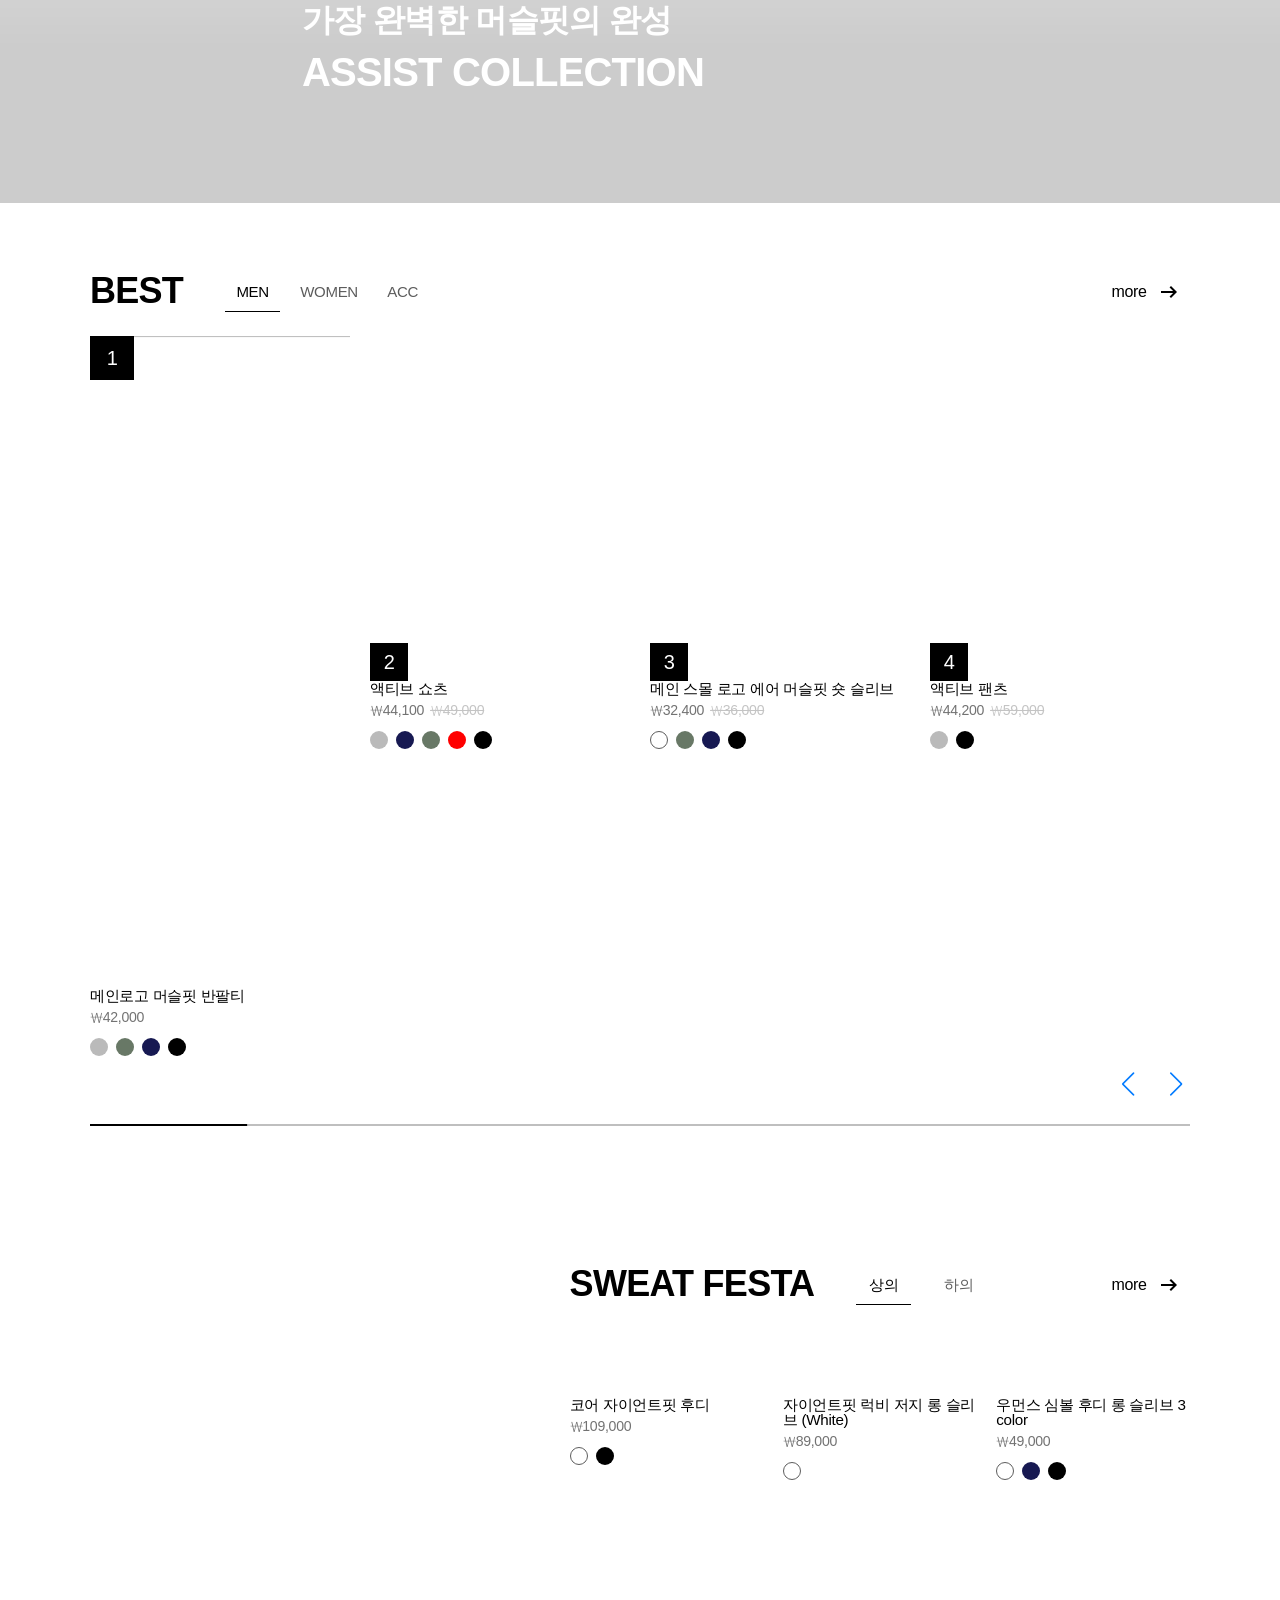
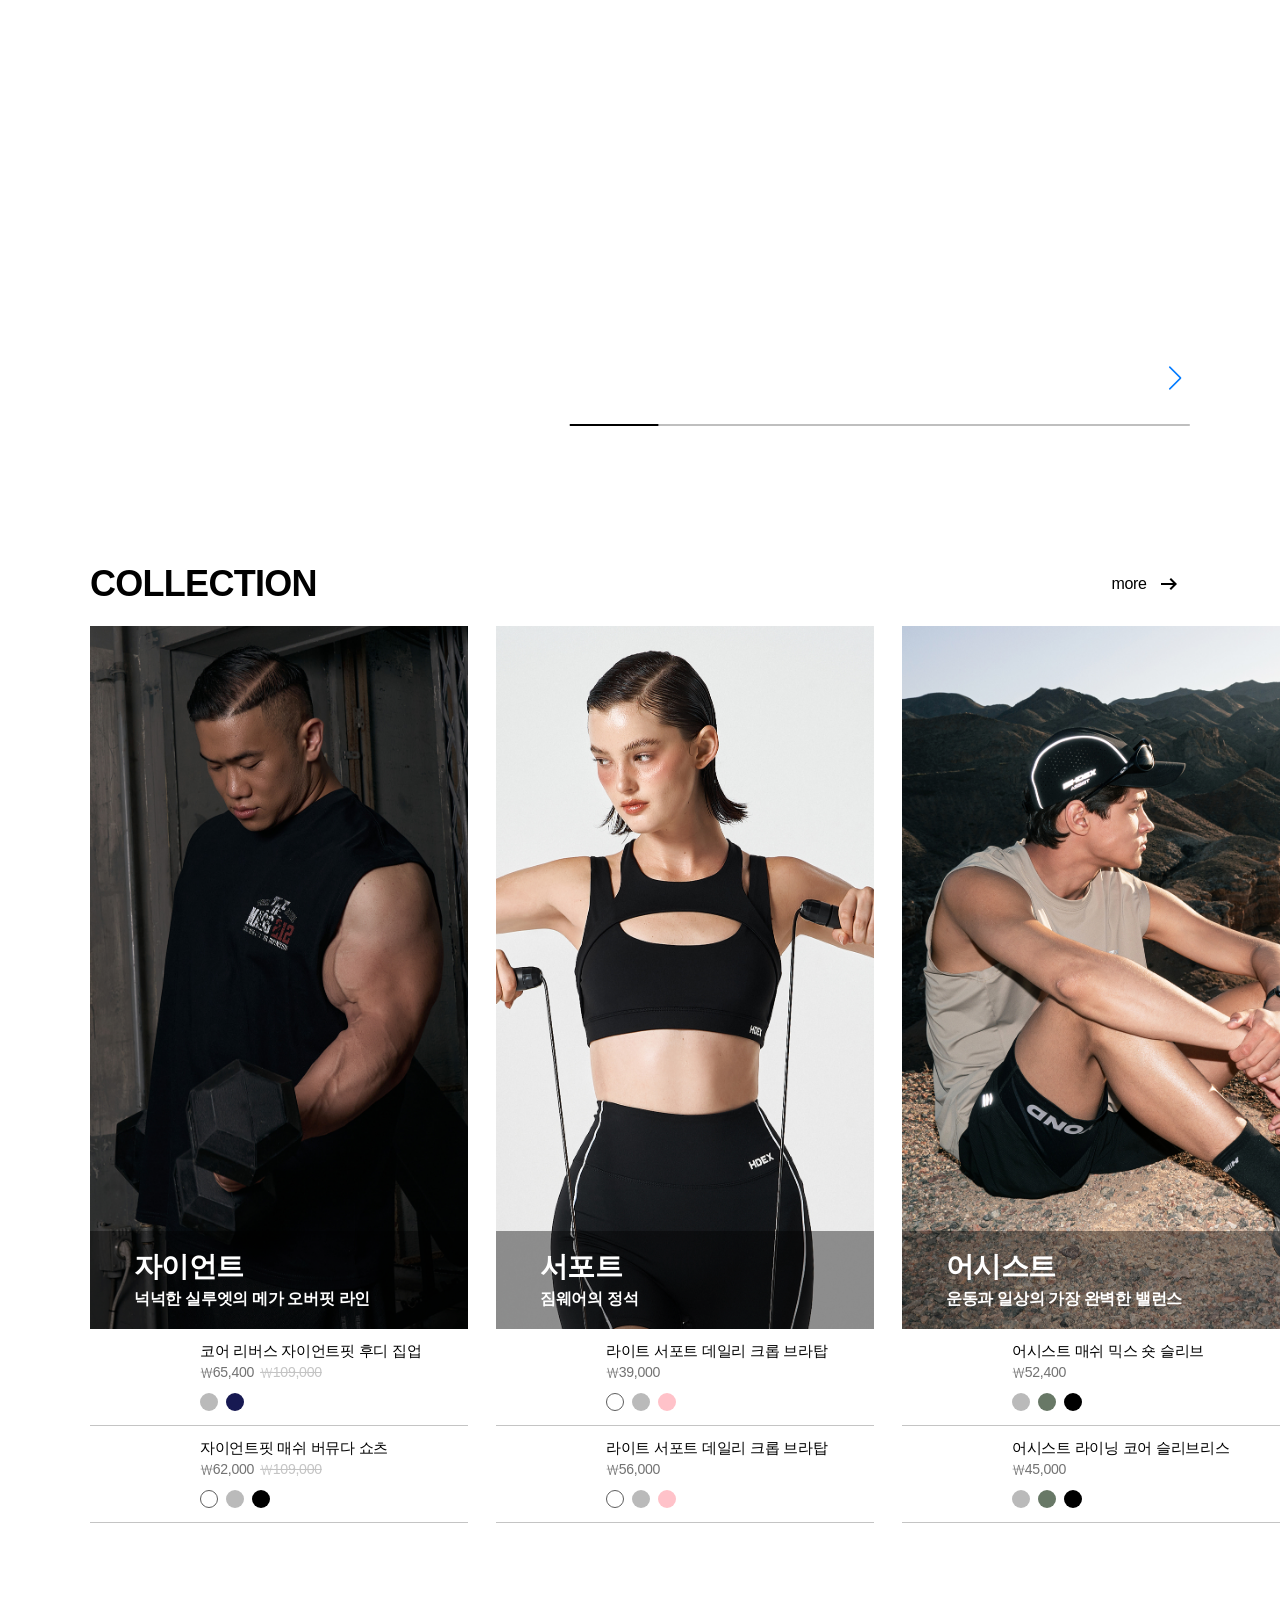
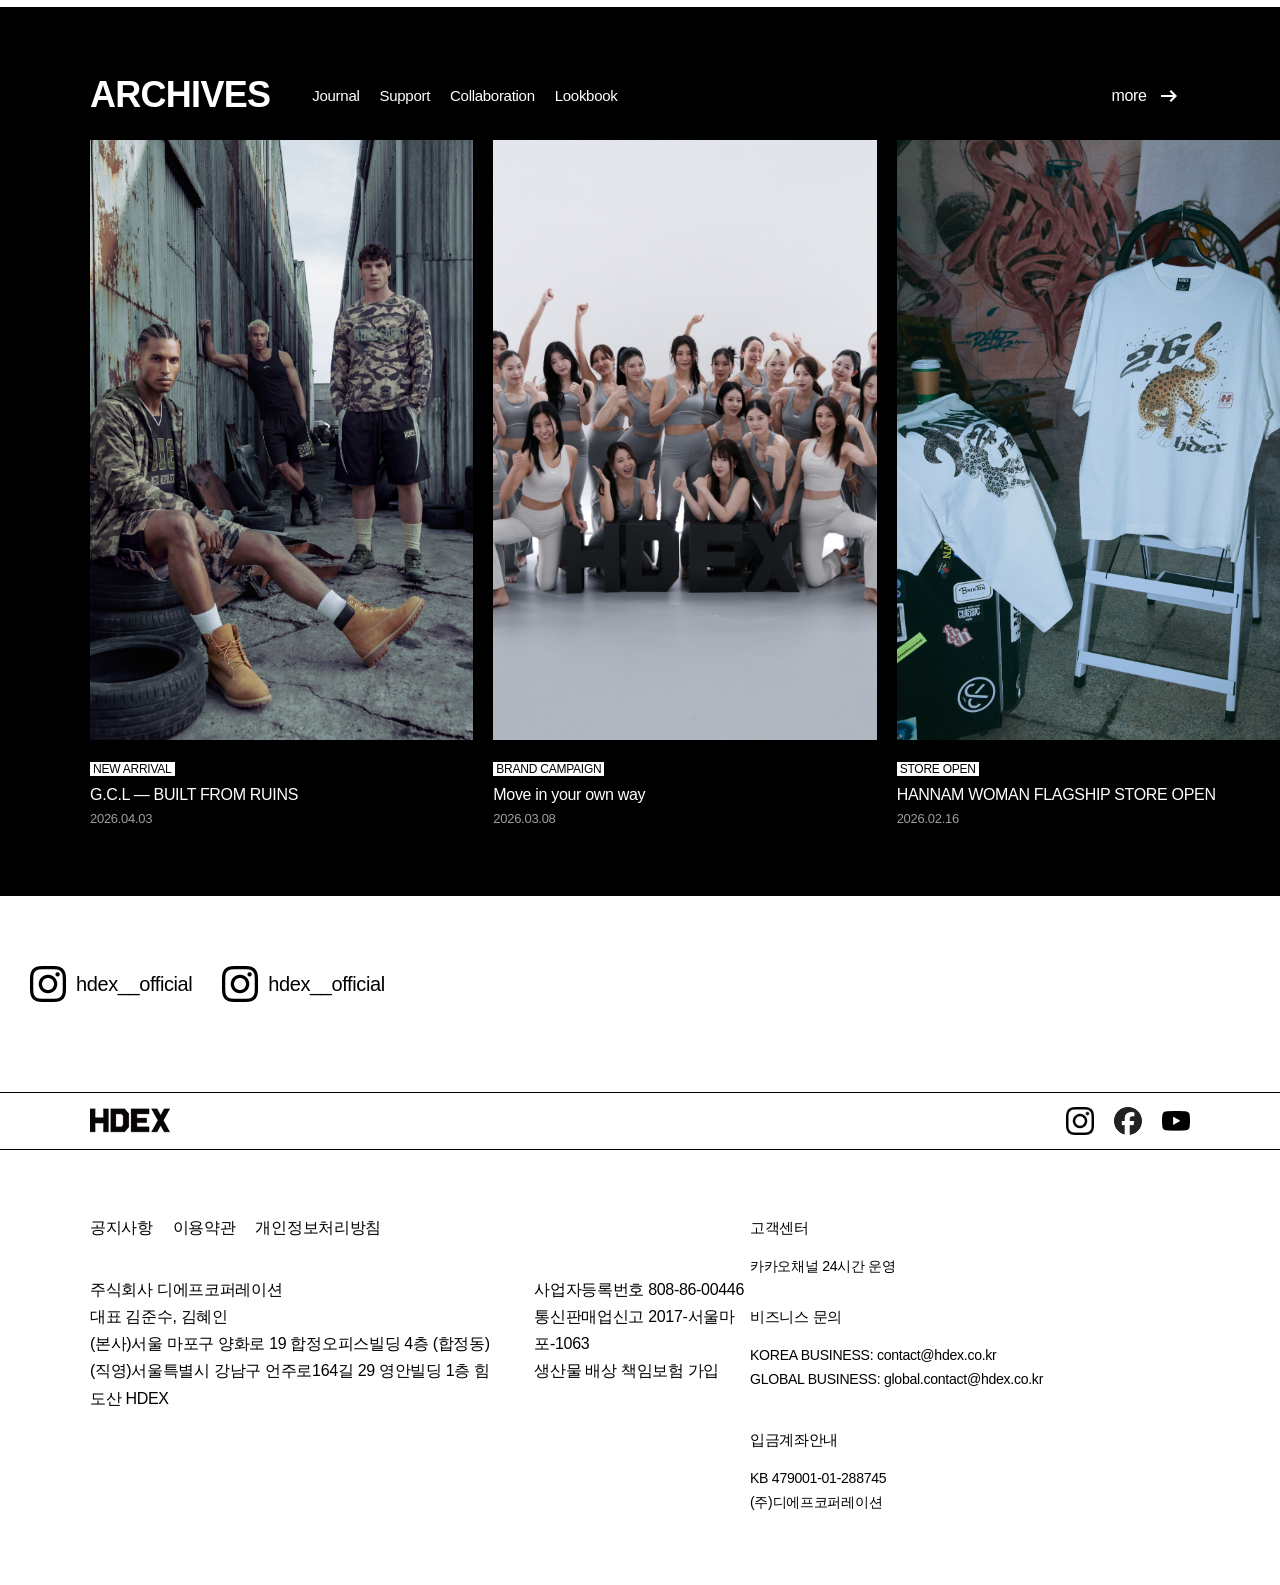
==== commit 96f427c3: "0423" ====
--- a/index.html
+++ b/index.html
@@ -1,3 +1,10 @@
+<!--
+ * GitHub Repository Phishing Alert Appeal & Project Verification
+이 페이지는 깃허브에서 발생한 피싱 경고 오탐지(False Positive)를 해명하고, 해당 코드가 순수한 학습 및 포트폴리오용임을 증명하기 위해 작성되었습니다.
+ * Project: Portfolio Prototype
+ * Warning: This html does not process actual transactions or user credentials.
+The similarity to the actual commercial site is purely for design practice.
+-->
 <!DOCTYPE html>
 <html lang="ko">
 <head>
@@ -189,7 +196,7 @@
                     </a>
                 </div>
                 <div class="tab_contents">
-                    <div data-index="0"  class="new_glc new_ct_wrap active">
+                    <div data-index="0" class="new_glc_wrap new_ct_wrap active">
                         <div class="swiper new_swiper gcl_swiper active">
                             <div class="swiper-wrapper">
                                 <div class="swiper-slide slide1">
@@ -288,12 +295,12 @@
                                 </div>
                             </div>
                         </div>
-                        <div class="swiper-pagination pagination glc_pagination"></div>
-                        <div class="swiper-button-next next glc_next"></div>
-                        <div class="swiper-button-prev prev glc_prev"></div>
-                    </div>
-                    <div data-index="1" class="new_men new_ct_wrap">
-                        <div class="swiper new_swiper men_swiper">
+                        <div class="swiper-pagination new_glc_pagination"></div>
+                        <div class="swiper-button-next next new_glc_next"></div>
+                        <div class="swiper-button-prev prev new_glc_prev"></div>
+                    </div>
+                    <div data-index="1" class="new_men_wrap new_ct_wrap">
+                        <div class="swiper new_swiper new_men_swiper">
                             <div class="swiper-wrapper">
                                 <div class="swiper-slide slide1">
                                     <a href="#">
@@ -374,12 +381,12 @@
                                 </div>
                             </div>
                         </div>
-                        <div class="swiper-pagination pagination men_pagination"></div>
-                        <div class="swiper-button-prev men_prev"></div>
-                        <div class="swiper-button-next men_next"></div>
-                    </div>
-                    <div data-index="2" class="new_women new_ct_wrap">
-                        <div class="swiper new_swiper women_swiper">
+                        <div class="swiper-pagination pagination new_men_pagination"></div>
+                        <div class="swiper-button-prev new_men_prev"></div>
+                        <div class="swiper-button-next new_men_next"></div>
+                    </div>
+                    <div data-index="2" class="new_women_wrap new_ct_wrap">
+                        <div class="swiper new_swiper new_women_swiper">
                             <div class="swiper-wrapper">
                                 <div class="swiper-slide slide1">
                                     <a href="#">
@@ -491,11 +498,11 @@
                                 </div>
                             </div>
                         </div>
-                        <div class="swiper-pagination pagination women_pagination"></div>
-                        <div class="swiper-button-prev women_prev"></div>
-                        <div class="swiper-button-next women_next"></div>
-                    </div>
-                    <div data-index="3" class="new_acc new_ct_wrap">
+                        <div class="swiper-pagination pagination new_women_pagination"></div>
+                        <div class="swiper-button-prev new_women_prev"></div>
+                        <div class="swiper-button-next new_women_next"></div>
+                    </div>
+                    <div data-index="3" class="new_acc_wrap new_ct_wrap">
                         <div class="swiper new_swiper acc_swiper">
                             <div class="swiper-wrapper">
                                 <div class="swiper-slide slide1">
@@ -563,9 +570,9 @@
                                 </div>
                             </div>
                         </div>
-                        <div class="swiper-pagination pagination acc_pagination"></div>
-                        <div class="swiper-button-prev acc_prev"></div>
-                        <div class="swiper-button-next acc_next"></div>
+                        <div class="swiper-pagination pagination new_acc_pagination"></div>
+                        <div class="swiper-button-prev new_acc_prev"></div>
+                        <div class="swiper-button-next new_acc_next"></div>
                     </div>
                 </div>
             </div>
@@ -605,339 +612,352 @@
                     </a>
                 </div>
                 <div class="tab_contents">
-                    <div data-index="0" class="swiper best_swiper best_men_swiper active">
-                        <div class="swiper-wrapper">
-                            <div class="swiper-slide slide1">
-                                <a href="#">
-                                    <span class="best_num">1</span>
-                                    <p class="potho"><img src="./images/product/best_men_001.jpg" alt=""></p>
-                                    <span class="details">
-                                        <h2>메인로고 머슬핏 반팔티</h2>
-                                        <p class="price"><span>₩42,000</span></p>
-                                        <div class="thum_color_wrap">
-                                            <span class="thum_color gr"></span>
-                                            <span class="thum_color kk"></span>
-                                            <span class="thum_color nv"></span>
-                                            <span class="thum_color bk"></span>
-                                        </div>
-                                    </span>
-                                </a>
-                            </div>
-                            <div class="swiper-slide slide2">
-                                <a href="#">
-                                    <span class="best_num">2</span>
-                                    <p class="potho"><img src="./images/product/best_men_002.jpg" alt=""></p>
-                                    <span class="details">
-                                        <h2>액티브 쇼츠</h2>
-                                        <p class="price"><span>₩44,100</span><del>₩49,000</del></p>
-                                        <div class="thum_color_wrap">
-                                            <span class="thum_color gr"></span>
-                                            <span class="thum_color nv"></span>
-                                            <span class="thum_color kk"></span>
-                                            <span class="thum_color rd"></span>
-                                            <span class="thum_color bk"></span>
-                                        </div>
-                                    </span>
-                                </a>
-                            </div>
-                            <div class="swiper-slide slide3">
-                                <a href="#">
-                                    <span class="best_num">3</span>
-                                    <p class="potho"><img src="./images/product/best_men_003.jpg" alt=""></p>
-                                    <span class="details">
-                                        <h2>메인 스몰 로고 에어 머슬핏 숏 슬리브</h2>
-                                        <p class="price"><span>₩32,400</span><del>₩36,000</del></p>
-                                        <div class="thum_color_wrap">
-                                            <span class="thum_color wh"></span>
-                                            <span class="thum_color kk"></span>
-                                            <span class="thum_color nv"></span>
-                                            <span class="thum_color bk"></span>
-                                        </div>
-                                    </span>
-                                </a>
-                            </div>
-                            <div class="swiper-slide slide4">
-                                <a href="#">
-                                    <span class="best_num">4</span>
-                                    <p class="potho"><img src="./images/product/best_men_004.jpg" alt=""></p>
-                                    <span class="details">
-                                        <h2>액티브 팬츠</h2>
-                                        <p class="price"><span>₩44,200</span><del>₩59,000</del></p>
-                                        <div class="thum_color_wrap">
-                                            <span class="thum_color gr"></span>
-                                            <span class="thum_color bk"></span>
-                                        </div>
-                                    </span>
-                                </a>
-                            </div>
-                            <div class="swiper-slide slide5">
-                                <a href="#">
-                                    <span class="best_num">5</span>
-                                    <p class="potho"><img src="./images/product/best_men_005.jpg" alt=""></p>
-                                    <span class="details">
-                                        <h2>메인 스몰 로고 슬리브리스</h2>
-                                        <p class="price"><span>₩35,100</span><del>₩39,000</del></p>
-                                        <div class="thum_color_wrap">
-                                            <span class="thum_color wh"></span>
-                                            <span class="thum_color bk"></span>
-                                        </div>
-                                    </span>
-                                </a>
-                            </div>
-                            <div class="swiper-slide slide6">
-                                <a href="#">
-                                    <span class="best_num">6</span>
-                                    <p class="potho"><img src="./images/product/best_men_006.jpg" alt=""></p>
-                                    <span class="details">
-                                        <h2>파인 모션 와플 숏 슬리브</h2>
-                                        <p class="price"><span>₩35,100</span><del>₩39,000</del></p>
-                                        <div class="thum_color_wrap">
-                                            <span class="thum_color kk"></span>
-                                            <span class="thum_color bk"></span>
-                                        </div>
-                                    </span>
-                                </a>
-                            </div>
-                            <div class="swiper-slide slide7">
-                                <a href="#">
-                                    <span class="best_num">7</span>
-                                    <p class="potho"><img src="./images/product/best_men_007.jpg" alt=""></p>
-                                    <span class="details">
-                                        <h2>이지 프레쉬 숏 슬리브</h2>
-                                        <p class="price"><span>₩35,100</span><del>₩39,000</del></p>
-                                        <div class="thum_color_wrap">
-                                            <span class="thum_color wh"></span>
-                                            <span class="thum_color bk"></span>
-                                        </div>
-                                    </span>
-                                </a>
-                            </div>
-                        </div>
-                    </div>
-                    <div data-index="1" class="swiper best_swiper best_women_swiper">
-                        <div class="swiper-wrapper">
-                            <div class="swiper-slide slide1">
-                                <a href="#">
-                                    <span class="best_num">1</span>
-                                    <p class="potho"><img src="./images/product/best_women_001.jpg" alt=""></p>
-                                    <span class="details">
-                                        <h2>우먼스 릴렉스핏 배색 크롭탑</h2>
-                                        <p class="price"><span>₩32,000</span></p>
-                                        <div class="thum_color_wrap">
-                                            <span class="thum_color pk"></span>
-                                            <span class="thum_color wh"></span>
-                                            <span class="thum_color br"></span>
-                                            <span class="thum_color bk"></span>
-                                        </div>
-                                    </span>
-                                </a>
-                            </div>
-                            <div class="swiper-slide slide2">
-                                <a href="#">
-                                    <span class="best_num">2</span>
-                                    <p class="potho"><img src="./images/product/best_women_002.jpg" alt=""></p>
-                                    <span class="details">
-                                        <h2>우먼스 라운드 크롭 후디 집업</h2>
-                                        <p class="price"><span>₩74,000</span></p>
-                                        <div class="thum_color_wrap">
-                                            <span class="thum_color kk"></span>
-                                            <span class="thum_color bk"></span>
-                                        </div>
-                                    </span>
-                                </a>
-                            </div>
-                            <div class="swiper-slide slide3">
-                                <a href="#">
-                                    <span class="best_num">3</span>
-                                    <p class="potho"><img src="./images/product/best_women_003.jpg" alt=""></p>
-                                    <span class="details">
-                                        <h2>우먼스 서포트 부츠컷 레깅스</h2>
-                                        <p class="price"><span>₩49,000</span></p>
-                                        <div class="thum_color_wrap">
-                                            <span class="thum_color bk"></span>
-                                        </div>
-                                    </span>
-                                </a>
-                            </div>
-                            <div class="swiper-slide slide4">
-                                <a href="#">
-                                    <span class="best_num">4</span>
-                                    <p class="potho"><img src="./images/product/best_women_004.jpg" alt=""></p>
-                                    <span class="details">
-                                        <h2>바시티 숏 슬리브</h2>
-                                        <p class="price"><span>₩39,000</span></p>
-                                        <div class="thum_color_wrap">
-                                            <span class="thum_color wh"></span>
-                                            <span class="thum_color bk"></span>
-                                        </div>
-                                    </span>
-                                </a>
-                            </div>
-                            <div class="swiper-slide slide5">
-                                <a href="#">
-                                    <span class="best_num">5</span>
-                                    <p class="potho"><img src="./images/product/best_women_005.jpg" alt=""></p>
-                                    <span class="details">
-                                        <h2>몬드 릴렉스핏 크롭 티셔츠</h2>
-                                        <p class="price"><span>₩32,000</span></p>
-                                        <div class="thum_color_wrap">
-                                            <span class="thum_color wh"></span>
-                                            <span class="thum_color pk"></span>
-                                            <span class="thum_color br"></span>
-                                            <span class="thum_color bk"></span>
-                                        </div>
-                                    </span>
-                                </a>
-                            </div>
-                            <div class="swiper-slide slide6">
-                                <a href="#">
-                                    <span class="best_num">6</span>
-                                    <p class="potho"><img src="./images/product/best_women_006.jpg" alt=""></p>
-                                    <span class="details">
-                                        <h2>우먼스 메인 빅 로고 조거팬츠</h2>
-                                        <p class="price"><span>₩85,000</span></p>
-                                        <div class="thum_color_wrap">
-                                            <span class="thum_color gr"></span>
-                                            <span class="thum_color bk"></span>
-                                        </div>
-                                    </span>
-                                </a>
-                            </div>
-                            <div class="swiper-slide slide7">
-                                <a href="#">
-                                    <span class="best_num">7</span>
-                                    <p class="potho"><img src="./images/product/best_women_007.jpg" alt=""></p>
-                                    <span class="details">
-                                        <h2>우먼스 인헨스 몬드 크롭탑</h2>
-                                        <p class="price"><span>₩29,000</span></p>
-                                        <div class="thum_color_wrap">
-                                            <span class="thum_color wh"></span>
-                                            <span class="thum_color bk"></span>
-                                        </div>
-                                    </span>
-                                </a>
-                            </div>
-                        </div>
-                    </div>
-                    <div data-index="2" class="swiper best_swiper best_acc_swiper">
-                        <div class="swiper-wrapper">
-                            <div class="swiper-slide slide1">
-                                <a href="#">
-                                    <span class="best_num">1</span>
-                                    <p class="potho"><img src="./images/product/best_acc_001.jpg" alt=""></p>
-                                    <span class="details">
-                                        <h2>메인로고 삭스</h2>
-                                        <p class="price"><span>₩7,000</span></p>
-                                        <div class="thum_color_wrap">
-                                            <span class="thum_color wh"></span>
-                                            <span class="thum_color rd"></span>
-                                            <span class="thum_color gr"></span>
-                                            <span class="thum_color bk"></span>
-                                        </div>
-                                    </span>
-                                </a>
-                            </div>
-                            <div class="swiper-slide slide2">
-                                <a href="#">
-                                    <span class="best_num">2</span>
-                                    <p class="potho"><img src="./images/product/best_acc_002.jpg" alt=""></p>
-                                    <span class="details">
-                                        <h2>시그니처 로고 삭스</h2>
-                                        <p class="price"><span>₩7,000</span></p>
-                                        <div class="thum_color_wrap">
-                                            <span class="thum_color wh"></span>
-                                            <span class="thum_color gr"></span>
-                                        </div>
-                                    </span>
-                                </a>
-                            </div>
-                            <div class="swiper-slide slide3">
-                                <a href="#">
-                                    <span class="best_num">3</span>
-                                    <p class="potho"><img src="./images/product/best_acc_003.jpg" alt=""></p>
-                                    <span class="details">
-                                        <h2>바이오맥스 하이 삭스</h2>
-                                        <p class="price"><span>₩7,000</span></p>
-                                        <div class="thum_color_wrap">
-                                            <span class="thum_color wh"></span>
-                                            <span class="thum_color bk"></span>
-                                        </div>
-                                    </span>
-                                </a>
-                            </div>
-                            <div class="swiper-slide slide4">
-                                <a href="#">
-                                    <span class="best_num">4</span>
-                                    <p class="potho"><img src="./images/product/best_acc_004.jpg" alt=""></p>
-                                    <span class="details">
-                                        <h2>커스터마이징 패치</h2>
-                                        <p class="price"><span>₩5,000</span></p>
-                                        <div class="thum_color_wrap">
-                                        </div>
-                                    </span>
-                                </a>
-                            </div>
-                            <div class="swiper-slide slide5">
-                                <a href="#">
-                                    <span class="best_num">5</span>
-                                    <p class="potho"><img src="./images/product/best_acc_005.jpg" alt=""></p>
-                                    <span class="details">
-                                        <h2>바이오맥스 하이 삭스</h2>
-                                        <p class="price"><span>₩7,000</span></p>
-                                        <div class="thum_color_wrap">
-                                            <span class="thum_color wh"></span>
-                                            <span class="thum_color bk"></span>
-                                        </div>
-                                    </span>
-                                </a>
-                            </div>
-                            <div class="swiper-slide slide6">
-                                <a href="#">
-                                    <span class="best_num">6</span>
-                                    <p class="potho"><img src="./images/product/best_acc_006.jpg" alt=""></p>
-                                    <span class="details">
-                                        <h2>프로 짐 코듀라 백팩 2.0 59L</h2>
-                                        <p class="price"><span>₩260,000</span></p>
-                                        <div class="thum_color_wrap">
-                                            <span class="thum_color bk"></span>
-                                        </div>
-                                    </span>
-                                </a>
-                            </div>
-                            <div class="swiper-slide slide7">
-                                <a href="#">
-                                    <span class="best_num">7</span>
-                                    <p class="potho"><img src="./images/product/best_acc_007.jpg" alt=""></p>
-                                    <span class="details">
-                                        <h2>메인 스몰 로고 삭스</h2>
-                                        <p class="price"><span>₩7,000</span></p>
-                                        <div class="thum_color_wrap">
-                                            <span class="thum_color wh"></span>
-                                            <span class="thum_color bk"></span>
-                                        </div>
-                                    </span>
-                                </a>
-                            </div>
-                            <div class="swiper-slide slide8">
-                                <a href="#">
-                                    <span class="best_num">8</span>
-                                    <p class="potho"><img src="./images/product/best_acc_008.jpg" alt=""></p>
-                                    <span class="details">
-                                        <h2>메인로고 스트라이프 삭스</h2>
-                                        <p class="price"><span>₩7,000</span></p>
-                                        <div class="thum_color_wrap">
-                                            <span class="thum_color wh"></span>
-                                            <span class="thum_color rd"></span>
-                                            <span class="thum_color bk"></span>
-                                        </div>
-                                    </span>
-                                </a>
-                            </div>
-                        </div>
-                    </div>
-                    <div class="swiper-pagination"></div>
-                    <div class="swiper-button-prev best_prev"></div>
-                    <div class="swiper-button-next best_next"></div>
+                    <div data-index="0" class="best_men_wrap best_ct_wrap active">
+                        <div class="swiper best_swiper best_men_swiper active">
+                            <div class="swiper-wrapper">
+                                <div class="swiper-slide slide1">
+                                    <a href="#">
+                                        <span class="best_num">1</span>
+                                        <p class="potho"><img src="./images/product/best_men_001.jpg" alt=""></p>
+                                        <span class="details">
+                                            <h2>메인로고 머슬핏 반팔티</h2>
+                                            <p class="price"><span>₩42,000</span></p>
+                                            <div class="thum_color_wrap">
+                                                <span class="thum_color gr"></span>
+                                                <span class="thum_color kk"></span>
+                                                <span class="thum_color nv"></span>
+                                                <span class="thum_color bk"></span>
+                                            </div>
+                                        </span>
+                                    </a>
+                                </div>
+                                <div class="swiper-slide slide2">
+                                    <a href="#">
+                                        <span class="best_num">2</span>
+                                        <p class="potho"><img src="./images/product/best_men_002.jpg" alt=""></p>
+                                        <span class="details">
+                                            <h2>액티브 쇼츠</h2>
+                                            <p class="price"><span>₩44,100</span><del>₩49,000</del></p>
+                                            <div class="thum_color_wrap">
+                                                <span class="thum_color gr"></span>
+                                                <span class="thum_color nv"></span>
+                                                <span class="thum_color kk"></span>
+                                                <span class="thum_color rd"></span>
+                                                <span class="thum_color bk"></span>
+                                            </div>
+                                        </span>
+                                    </a>
+                                </div>
+                                <div class="swiper-slide slide3">
+                                    <a href="#">
+                                        <span class="best_num">3</span>
+                                        <p class="potho"><img src="./images/product/best_men_003.jpg" alt=""></p>
+                                        <span class="details">
+                                            <h2>메인 스몰 로고 에어 머슬핏 숏 슬리브</h2>
+                                            <p class="price"><span>₩32,400</span><del>₩36,000</del></p>
+                                            <div class="thum_color_wrap">
+                                                <span class="thum_color wh"></span>
+                                                <span class="thum_color kk"></span>
+                                                <span class="thum_color nv"></span>
+                                                <span class="thum_color bk"></span>
+                                            </div>
+                                        </span>
+                                    </a>
+                                </div>
+                                <div class="swiper-slide slide4">
+                                    <a href="#">
+                                        <span class="best_num">4</span>
+                                        <p class="potho"><img src="./images/product/best_men_004.jpg" alt=""></p>
+                                        <span class="details">
+                                            <h2>액티브 팬츠</h2>
+                                            <p class="price"><span>₩44,200</span><del>₩59,000</del></p>
+                                            <div class="thum_color_wrap">
+                                                <span class="thum_color gr"></span>
+                                                <span class="thum_color bk"></span>
+                                            </div>
+                                        </span>
+                                    </a>
+                                </div>
+                                <div class="swiper-slide slide5">
+                                    <a href="#">
+                                        <span class="best_num">5</span>
+                                        <p class="potho"><img src="./images/product/best_men_005.jpg" alt=""></p>
+                                        <span class="details">
+                                            <h2>메인 스몰 로고 슬리브리스</h2>
+                                            <p class="price"><span>₩35,100</span><del>₩39,000</del></p>
+                                            <div class="thum_color_wrap">
+                                                <span class="thum_color wh"></span>
+                                                <span class="thum_color bk"></span>
+                                            </div>
+                                        </span>
+                                    </a>
+                                </div>
+                                <div class="swiper-slide slide6">
+                                    <a href="#">
+                                        <span class="best_num">6</span>
+                                        <p class="potho"><img src="./images/product/best_men_006.jpg" alt=""></p>
+                                        <span class="details">
+                                            <h2>파인 모션 와플 숏 슬리브</h2>
+                                            <p class="price"><span>₩35,100</span><del>₩39,000</del></p>
+                                            <div class="thum_color_wrap">
+                                                <span class="thum_color kk"></span>
+                                                <span class="thum_color bk"></span>
+                                            </div>
+                                        </span>
+                                    </a>
+                                </div>
+                                <div class="swiper-slide slide7">
+                                    <a href="#">
+                                        <span class="best_num">7</span>
+                                        <p class="potho"><img src="./images/product/best_men_007.jpg" alt=""></p>
+                                        <span class="details">
+                                            <h2>이지 프레쉬 숏 슬리브</h2>
+                                            <p class="price"><span>₩35,100</span><del>₩39,000</del></p>
+                                            <div class="thum_color_wrap">
+                                                <span class="thum_color wh"></span>
+                                                <span class="thum_color bk"></span>
+                                            </div>
+                                        </span>
+                                    </a>
+                                </div>
+                            </div>
+                        </div>
+                        <div class="swiper-pagination best_man_pagination"></div>
+                        <div class="swiper-button-prev best_man_prev"></div>
+                        <div class="swiper-button-next best_man_next"></div>
+                    </div>
+                    <div data-index="1" class="best_women_wrap best_ct_wrap">
+                        <div class="swiper best_swiper best_women_swiper">
+                            <div class="swiper-wrapper">
+                                <div class="swiper-slide slide1">
+                                    <a href="#">
+                                        <span class="best_num">1</span>
+                                        <p class="potho"><img src="./images/product/best_women_001.jpg" alt=""></p>
+                                        <span class="details">
+                                            <h2>우먼스 릴렉스핏 배색 크롭탑</h2>
+                                            <p class="price"><span>₩32,000</span></p>
+                                            <div class="thum_color_wrap">
+                                                <span class="thum_color pk"></span>
+                                                <span class="thum_color wh"></span>
+                                                <span class="thum_color br"></span>
+                                                <span class="thum_color bk"></span>
+                                            </div>
+                                        </span>
+                                    </a>
+                                </div>
+                                <div class="swiper-slide slide2">
+                                    <a href="#">
+                                        <span class="best_num">2</span>
+                                        <p class="potho"><img src="./images/product/best_women_002.jpg" alt=""></p>
+                                        <span class="details">
+                                            <h2>우먼스 라운드 크롭 후디 집업</h2>
+                                            <p class="price"><span>₩74,000</span></p>
+                                            <div class="thum_color_wrap">
+                                                <span class="thum_color kk"></span>
+                                                <span class="thum_color bk"></span>
+                                            </div>
+                                        </span>
+                                    </a>
+                                </div>
+                                <div class="swiper-slide slide3">
+                                    <a href="#">
+                                        <span class="best_num">3</span>
+                                        <p class="potho"><img src="./images/product/best_women_003.jpg" alt=""></p>
+                                        <span class="details">
+                                            <h2>우먼스 서포트 부츠컷 레깅스</h2>
+                                            <p class="price"><span>₩49,000</span></p>
+                                            <div class="thum_color_wrap">
+                                                <span class="thum_color bk"></span>
+                                            </div>
+                                        </span>
+                                    </a>
+                                </div>
+                                <div class="swiper-slide slide4">
+                                    <a href="#">
+                                        <span class="best_num">4</span>
+                                        <p class="potho"><img src="./images/product/best_women_004.jpg" alt=""></p>
+                                        <span class="details">
+                                            <h2>바시티 숏 슬리브</h2>
+                                            <p class="price"><span>₩39,000</span></p>
+                                            <div class="thum_color_wrap">
+                                                <span class="thum_color wh"></span>
+                                                <span class="thum_color bk"></span>
+                                            </div>
+                                        </span>
+                                    </a>
+                                </div>
+                                <div class="swiper-slide slide5">
+                                    <a href="#">
+                                        <span class="best_num">5</span>
+                                        <p class="potho"><img src="./images/product/best_women_005.jpg" alt=""></p>
+                                        <span class="details">
+                                            <h2>몬드 릴렉스핏 크롭 티셔츠</h2>
+                                            <p class="price"><span>₩32,000</span></p>
+                                            <div class="thum_color_wrap">
+                                                <span class="thum_color wh"></span>
+                                                <span class="thum_color pk"></span>
+                                                <span class="thum_color br"></span>
+                                                <span class="thum_color bk"></span>
+                                            </div>
+                                        </span>
+                                    </a>
+                                </div>
+                                <div class="swiper-slide slide6">
+                                    <a href="#">
+                                        <span class="best_num">6</span>
+                                        <p class="potho"><img src="./images/product/best_women_006.jpg" alt=""></p>
+                                        <span class="details">
+                                            <h2>우먼스 메인 빅 로고 조거팬츠</h2>
+                                            <p class="price"><span>₩85,000</span></p>
+                                            <div class="thum_color_wrap">
+                                                <span class="thum_color gr"></span>
+                                                <span class="thum_color bk"></span>
+                                            </div>
+                                        </span>
+                                    </a>
+                                </div>
+                                <div class="swiper-slide slide7">
+                                    <a href="#">
+                                        <span class="best_num">7</span>
+                                        <p class="potho"><img src="./images/product/best_women_007.jpg" alt=""></p>
+                                        <span class="details">
+                                            <h2>우먼스 인헨스 몬드 크롭탑</h2>
+                                            <p class="price"><span>₩29,000</span></p>
+                                            <div class="thum_color_wrap">
+                                                <span class="thum_color wh"></span>
+                                                <span class="thum_color bk"></span>
+                                            </div>
+                                        </span>
+                                    </a>
+                                </div>
+                            </div>
+                        </div>
+                        <div class="swiper-pagination best_women_pagination"></div>
+                        <div class="swiper-button-prev best_women_prev"></div>
+                        <div class="swiper-button-next best_women_next"></div>
+                    </div>
+                    <div data-index="2" class="best_acc_wrap best_ct_wrap">
+                        <div class="swiper best_swiper best_acc_swiper">
+                            <div class="swiper-wrapper">
+                                <div class="swiper-slide slide1">
+                                    <a href="#">
+                                        <span class="best_num">1</span>
+                                        <p class="potho"><img src="./images/product/best_acc_001.jpg" alt=""></p>
+                                        <span class="details">
+                                            <h2>메인로고 삭스</h2>
+                                            <p class="price"><span>₩7,000</span></p>
+                                            <div class="thum_color_wrap">
+                                                <span class="thum_color wh"></span>
+                                                <span class="thum_color rd"></span>
+                                                <span class="thum_color gr"></span>
+                                                <span class="thum_color bk"></span>
+                                            </div>
+                                        </span>
+                                    </a>
+                                </div>
+                                <div class="swiper-slide slide2">
+                                    <a href="#">
+                                        <span class="best_num">2</span>
+                                        <p class="potho"><img src="./images/product/best_acc_002.jpg" alt=""></p>
+                                        <span class="details">
+                                            <h2>시그니처 로고 삭스</h2>
+                                            <p class="price"><span>₩7,000</span></p>
+                                            <div class="thum_color_wrap">
+                                                <span class="thum_color wh"></span>
+                                                <span class="thum_color gr"></span>
+                                            </div>
+                                        </span>
+                                    </a>
+                                </div>
+                                <div class="swiper-slide slide3">
+                                    <a href="#">
+                                        <span class="best_num">3</span>
+                                        <p class="potho"><img src="./images/product/best_acc_003.jpg" alt=""></p>
+                                        <span class="details">
+                                            <h2>바이오맥스 하이 삭스</h2>
+                                            <p class="price"><span>₩7,000</span></p>
+                                            <div class="thum_color_wrap">
+                                                <span class="thum_color wh"></span>
+                                                <span class="thum_color bk"></span>
+                                            </div>
+                                        </span>
+                                    </a>
+                                </div>
+                                <div class="swiper-slide slide4">
+                                    <a href="#">
+                                        <span class="best_num">4</span>
+                                        <p class="potho"><img src="./images/product/best_acc_004.jpg" alt=""></p>
+                                        <span class="details">
+                                            <h2>커스터마이징 패치</h2>
+                                            <p class="price"><span>₩5,000</span></p>
+                                            <div class="thum_color_wrap">
+                                                <span class="thum_color bk"></span>
+                                            </div>
+                                        </span>
+                                    </a>
+                                </div>
+                                <div class="swiper-slide slide5">
+                                    <a href="#">
+                                        <span class="best_num">5</span>
+                                        <p class="potho"><img src="./images/product/best_acc_005.jpg" alt=""></p>
+                                        <span class="details">
+                                            <h2>바이오맥스 하이 삭스</h2>
+                                            <p class="price"><span>₩7,000</span></p>
+                                            <div class="thum_color_wrap">
+                                                <span class="thum_color wh"></span>
+                                                <span class="thum_color bk"></span>
+                                            </div>
+                                        </span>
+                                    </a>
+                                </div>
+                                <div class="swiper-slide slide6">
+                                    <a href="#">
+                                        <span class="best_num">6</span>
+                                        <p class="potho"><img src="./images/product/best_acc_006.jpg" alt=""></p>
+                                        <span class="details">
+                                            <h2>프로 짐 코듀라 백팩 2.0 59L</h2>
+                                            <p class="price"><span>₩260,000</span></p>
+                                            <div class="thum_color_wrap">
+                                                <span class="thum_color bk"></span>
+                                            </div>
+                                        </span>
+                                    </a>
+                                </div>
+                                <div class="swiper-slide slide7">
+                                    <a href="#">
+                                        <span class="best_num">7</span>
+                                        <p class="potho"><img src="./images/product/best_acc_007.jpg" alt=""></p>
+                                        <span class="details">
+                                            <h2>메인 스몰 로고 삭스</h2>
+                                            <p class="price"><span>₩7,000</span></p>
+                                            <div class="thum_color_wrap">
+                                                <span class="thum_color wh"></span>
+                                                <span class="thum_color bk"></span>
+                                            </div>
+                                        </span>
+                                    </a>
+                                </div>
+                                <div class="swiper-slide slide8">
+                                    <a href="#">
+                                        <span class="best_num">8</span>
+                                        <p class="potho"><img src="./images/product/best_acc_008.jpg" alt=""></p>
+                                        <span class="details">
+                                            <h2>메인로고 스트라이프 삭스</h2>
+                                            <p class="price"><span>₩7,000</span></p>
+                                            <div class="thum_color_wrap">
+                                                <span class="thum_color wh"></span>
+                                                <span class="thum_color rd"></span>
+                                                <span class="thum_color bk"></span>
+                                            </div>
+                                        </span>
+                                    </a>
+                                </div>
+                            </div>
+                        </div>
+                        <div class="swiper-pagination best_acc_pagination"></div>
+                        <div class="swiper-button-prev best_acc_prev"></div>
+                        <div class="swiper-button-next best_acc_next"></div>
+                    </div>
                 </div>
             </div>
             <div class="festa">
@@ -962,187 +982,194 @@
                         </a>
                     </div>
                     <div class="tab_contents">
-                        <div data-index="0" class="swiper festa_swiper festa_top_swiper active">
-                            <div class="swiper-wrapper">
-                                <div class="swiper-slide slide1">
-                                    <a href="#">
-                                        <p class="potho"><img src="./images/product/festa_top_001.jpg" alt=""></p>
-                                        <span class="details">
-                                            <h2>코어 자이언트핏 후디</h2>
-                                            <p class="price"><span>₩109,000</span></p>
-                                            <div class="thum_color_wrap">
-                                                <span class="thum_color wh"></span>
-                                                <span class="thum_color bk"></span>
-                                            </div>
-                                        </span>
-                                    </a>
-                                </div>
-                                <div class="swiper-slide slide2">
-                                    <a href="#">
-                                        <p class="potho"><img src="./images/product/festa_top_002.jpg" alt=""></p>
-                                        <span class="details">
-                                            <h2>자이언트핏 럭비 저지 롱 슬리브 (White)</h2>
-                                            <p class="price"><span>₩89,000</span></p>
+                        <div data-index="0" class="festa_top_wrap festa_ct_wrap active">
+                            <div class="swiper festa_swiper festa_top_swiper active">
+                                <div class="swiper-wrapper">
+                                    <div class="swiper-slide slide1">
+                                        <a href="#">
+                                            <p class="potho"><img src="./images/product/festa_top_001.jpg" alt=""></p>
+                                            <span class="details">
+                                                <h2>코어 자이언트핏 후디</h2>
+                                                <p class="price"><span>₩109,000</span></p>
                                                 <div class="thum_color_wrap">
-                                                <span class="thum_color wh"></span>
-                                            </div>
-                                        </span>
-                                    </a>
-                                </div>
-                                <div class="swiper-slide slide3">
-                                    <a href="#">
-                                        <p class="potho"><img src="./images/product/festa_top_003.jpg" alt=""></p>
-                                        <span class="details">
-                                            <h2>우먼스 심볼 후디 롱 슬리브 3 color</h2>
-                                            <p class="price"><span>₩49,000</span></p>
-                                            <div class="thum_color_wrap">
-                                                <span class="thum_color wh"></span>
-                                                <span class="thum_color nv"></span>
-                                                <span class="thum_color bk"></span>
-                                            </div>
-                                        </span>
-                                    </a>
-                                </div>
-                                <div class="swiper-slide slide4">
-                                    <a href="#">
-                                        <p class="potho"><img src="./images/product/festa_top_004.jpg" alt=""></p>
-                                        <span class="details">
-                                            <h2>애슬레틱 스트라이프 니트</h2>
-                                            <p class="price"><span>₩98,000</span></p>
-                                            <div class="thum_color_wrap">
-                                                <span class="thum_color nv"></span>
-                                                <span class="thum_color gr"></span>
-                                            </div>
-                                        </span>
-                                    </a>
-                                </div>
-                                <div class="swiper-slide slide5">
-                                    <a href="#">
-                                        <p class="potho"><img src="./images/product/festa_top_005.jpg" alt=""></p>
-                                        <span class="details">
-                                            <h2>피그먼트 럭비 스웨트 셔츠</h2>
-                                            <p class="price"><span>₩98,000</span></p>
-                                            <div class="thum_color_wrap">
-                                                <span class="thum_color gr"></span>
-                                            </div>
-                                        </span>
-                                    </a>
-                                </div>
-                                <div class="swiper-slide slide6">
-                                    <a href="#">
-                                        <p class="potho"><img src="./images/product/festa_top_006.jpg" alt=""></p>
-                                        <span class="details">
-                                            <h2>오리진 컬러 블럭 스웨트 셔츠</h2>
-                                            <p class="price"><span>₩89,000</span></p>
-                                            <div class="thum_color_wrap">
-                                                <span class="thum_color gr"></span>
-                                                <span class="thum_color rd"></span>
-                                                <span class="thum_color bk"></span>
-                                            </div>
-                                        </span>
-                                    </a>
-                                </div>
-                                <div class="swiper-slide slide7">
-                                    <a href="#">
-                                        <p class="potho"><img src="./images/product/festa_top_007.jpg" alt=""></p>
-                                        <span class="details">
-                                            <h2>윙드 로고 컬러 블럭 후디</h2>
-                                            <p class="price"><span>₩109,000</span></p>
-                                            <div class="thum_color_wrap">
-                                                <span class="thum_color nv"></span>
-                                                <span class="thum_color bk"></span>
-                                            </div>
-                                        </span>
-                                    </a>
-                                </div>
-                            </div>
-                        </div>
-                        <div data-index="1" class="swiper festa_swiper festa_bottom_swiper">
-                            <div class="swiper-wrapper">
-                                <div class="swiper-slide slide1">
-                                    <a href="#">
-                                        <p class="potho"><img src="./images/product/festa_bottom_001.jpg" alt=""></p>
-                                        <span class="details">
-                                            <h2>커브 리벳 스웨트 팬츠</h2>
-                                            <p class="price"><span>79,000</span></p>
-                                            <div class="thum_color_wrap">
-                                                <span class="thum_color nv"></span>
-                                            </div>
-                                        </span>
-                                    </a>
-                                </div>
-                                <div class="swiper-slide slide2">
-                                    <a href="#">
-                                        <p class="potho"><img src="./images/product/festa_bottom_002.jpg" alt=""></p>
-                                        <span class="details">
-                                            <h2>넘버8 컬러 라인 스웨트 쇼츠</h2>
-                                            <p class="price"><span>₩59,000</span></p>
-                                            <div class="thum_color_wrap">
-                                                <span class="thum_color wh"></span>
-                                                <span class="thum_color nv"></span>
-                                            </div>
-                                        </span>
-                                    </a>
-                                </div>
-                                <div class="swiper-slide slide3">
-                                    <a href="#">
-                                        <p class="potho"><img src="./images/product/festa_bottom_003.jpg" alt=""></p>
-                                        <span class="details">
-                                            <h2>커브 리벳 스웨트 팬츠</h2>
-                                            <p class="price"><span>₩79,000</span></p>
-                                            <div class="thum_color_wrap">
-                                                <span class="thum_color wh"></span>
-                                                <span class="thum_color gr"></span>
-                                                <span class="thum_color nv"></span>
-                                            </div>
-                                        </span>
-                                    </a>
-                                </div>
-                                <div class="swiper-slide slide4">
-                                    <a href="#">
-                                        <p class="potho"><img src="./images/product/festa_bottom_004.jpg" alt=""></p>
-                                        <span class="details">
-                                            <h2>크랙 프린티드 트랙 팬츠</h2>
-                                            <p class="price"><span>₩62,100</span><del>₩69,000</del></p>
-                                            <div class="thum_color_wrap">
-                                                <span class="thum_color wh"></span>
-                                                <span class="thum_color bk"></span>
-                                            </div>
-                                        </span>
-                                    </a>
-                                </div>
-                                <div class="swiper-slide slide5">
-                                    <a href="#">
-                                        <p class="potho"><img src="./images/product/festa_bottom_005.jpg" alt=""></p>
-                                        <span class="details">
-                                            <h2>애슬레틱 85 스웨트 팬츠</h2>
-                                            <p class="price"><span>₩89,0000</span></p>
-                                            <div class="thum_color_wrap">
-                                                <span class="thum_color wh"></span>
-                                                <span class="thum_color gr"></span>
-                                                <span class="thum_color bk"></span>
-                                            </div>
-                                        </span>
-                                    </a>
-                                </div>
-                                <div class="swiper-slide slide6">
-                                    <a href="#">
-                                        <p class="potho"><img src="./images/product/festa_bottom_005.jpg" alt=""></p>
-                                        <span class="details">
-                                            <h2>이지 커브드 트랙 스웨트 팬츠</h2>
-                                            <p class="price"><span>₩71,200</span><del>₩89,000</del></p>
-                                            <div class="thum_color_wrap">
-                                                <span class="thum_color gr"></span>
-                                                <span class="thum_color bk"></span>
-                                            </div>
-                                        </span>
-                                    </a>
-                                </div>
-                            </div>
-                        </div>
-                        <div class="swiper-pagination"></div>
-                        <div class="swiper-button-prev festa_prev"></div>
-                        <div class="swiper-button-next festa_next"></div>
+                                                    <span class="thum_color wh"></span>
+                                                    <span class="thum_color bk"></span>
+                                                </div>
+                                            </span>
+                                        </a>
+                                    </div>
+                                    <div class="swiper-slide slide2">
+                                        <a href="#">
+                                            <p class="potho"><img src="./images/product/festa_top_002.jpg" alt=""></p>
+                                            <span class="details">
+                                                <h2>자이언트핏 럭비 저지 롱 슬리브 (White)</h2>
+                                                <p class="price"><span>₩89,000</span></p>
+                                                    <div class="thum_color_wrap">
+                                                    <span class="thum_color wh"></span>
+                                                </div>
+                                            </span>
+                                        </a>
+                                    </div>
+                                    <div class="swiper-slide slide3">
+                                        <a href="#">
+                                            <p class="potho"><img src="./images/product/festa_top_003.jpg" alt=""></p>
+                                            <span class="details">
+                                                <h2>우먼스 심볼 후디 롱 슬리브 3 color</h2>
+                                                <p class="price"><span>₩49,000</span></p>
+                                                <div class="thum_color_wrap">
+                                                    <span class="thum_color wh"></span>
+                                                    <span class="thum_color nv"></span>
+                                                    <span class="thum_color bk"></span>
+                                                </div>
+                                            </span>
+                                        </a>
+                                    </div>
+                                    <div class="swiper-slide slide4">
+                                        <a href="#">
+                                            <p class="potho"><img src="./images/product/festa_top_004.jpg" alt=""></p>
+                                            <span class="details">
+                                                <h2>애슬레틱 스트라이프 니트</h2>
+                                                <p class="price"><span>₩98,000</span></p>
+                                                <div class="thum_color_wrap">
+                                                    <span class="thum_color nv"></span>
+                                                    <span class="thum_color gr"></span>
+                                                </div>
+                                            </span>
+                                        </a>
+                                    </div>
+                                    <div class="swiper-slide slide5">
+                                        <a href="#">
+                                            <p class="potho"><img src="./images/product/festa_top_005.jpg" alt=""></p>
+                                            <span class="details">
+                                                <h2>피그먼트 럭비 스웨트 셔츠</h2>
+                                                <p class="price"><span>₩98,000</span></p>
+                                                <div class="thum_color_wrap">
+                                                    <span class="thum_color gr"></span>
+                                                </div>
+                                            </span>
+                                        </a>
+                                    </div>
+                                    <div class="swiper-slide slide6">
+                                        <a href="#">
+                                            <p class="potho"><img src="./images/product/festa_top_006.jpg" alt=""></p>
+                                            <span class="details">
+                                                <h2>오리진 컬러 블럭 스웨트 셔츠</h2>
+                                                <p class="price"><span>₩89,000</span></p>
+                                                <div class="thum_color_wrap">
+                                                    <span class="thum_color gr"></span>
+                                                    <span class="thum_color rd"></span>
+                                                    <span class="thum_color bk"></span>
+                                                </div>
+                                            </span>
+                                        </a>
+                                    </div>
+                                    <div class="swiper-slide slide7">
+                                        <a href="#">
+                                            <p class="potho"><img src="./images/product/festa_top_007.jpg" alt=""></p>
+                                            <span class="details">
+                                                <h2>윙드 로고 컬러 블럭 후디</h2>
+                                                <p class="price"><span>₩109,000</span></p>
+                                                <div class="thum_color_wrap">
+                                                    <span class="thum_color nv"></span>
+                                                    <span class="thum_color bk"></span>
+                                                </div>
+                                            </span>
+                                        </a>
+                                    </div>
+                                </div>
+                            </div>
+                            <div class="swiper-pagination festa_top_pagination"></div>
+                            <div class="swiper-pagination-prev festa_top_prev festa_prev"></div>
+                            <div class="swiper-button-next festa_top_next festa_next"></div>
+                        </div>
+                        <div data-index="0" class="festa_bottom_wrap festa_ct_wrap">
+                            <div data-index="1" class="swiper festa_swiper festa_bottom_swiper">
+                                <div class="swiper-wrapper">
+                                    <div class="swiper-slide slide1">
+                                        <a href="#">
+                                            <p class="potho"><img src="./images/product/festa_bottom_001.jpg" alt=""></p>
+                                            <span class="details">
+                                                <h2>커브 리벳 스웨트 팬츠</h2>
+                                                <p class="price"><span>79,000</span></p>
+                                                <div class="thum_color_wrap">
+                                                    <span class="thum_color nv"></span>
+                                                </div>
+                                            </span>
+                                        </a>
+                                    </div>
+                                    <div class="swiper-slide slide2">
+                                        <a href="#">
+                                            <p class="potho"><img src="./images/product/festa_bottom_002.jpg" alt=""></p>
+                                            <span class="details">
+                                                <h2>넘버8 컬러 라인 스웨트 쇼츠</h2>
+                                                <p class="price"><span>₩59,000</span></p>
+                                                <div class="thum_color_wrap">
+                                                    <span class="thum_color wh"></span>
+                                                    <span class="thum_color nv"></span>
+                                                </div>
+                                            </span>
+                                        </a>
+                                    </div>
+                                    <div class="swiper-slide slide3">
+                                        <a href="#">
+                                            <p class="potho"><img src="./images/product/festa_bottom_003.jpg" alt=""></p>
+                                            <span class="details">
+                                                <h2>커브 리벳 스웨트 팬츠</h2>
+                                                <p class="price"><span>₩79,000</span></p>
+                                                <div class="thum_color_wrap">
+                                                    <span class="thum_color wh"></span>
+                                                    <span class="thum_color gr"></span>
+                                                    <span class="thum_color nv"></span>
+                                                </div>
+                                            </span>
+                                        </a>
+                                    </div>
+                                    <div class="swiper-slide slide4">
+                                        <a href="#">
+                                            <p class="potho"><img src="./images/product/festa_bottom_004.jpg" alt=""></p>
+                                            <span class="details">
+                                                <h2>크랙 프린티드 트랙 팬츠</h2>
+                                                <p class="price"><span>₩62,100</span><del>₩69,000</del></p>
+                                                <div class="thum_color_wrap">
+                                                    <span class="thum_color wh"></span>
+                                                    <span class="thum_color bk"></span>
+                                                </div>
+                                            </span>
+                                        </a>
+                                    </div>
+                                    <div class="swiper-slide slide5">
+                                        <a href="#">
+                                            <p class="potho"><img src="./images/product/festa_bottom_005.jpg" alt=""></p>
+                                            <span class="details">
+                                                <h2>애슬레틱 85 스웨트 팬츠</h2>
+                                                <p class="price"><span>₩89,0000</span></p>
+                                                <div class="thum_color_wrap">
+                                                    <span class="thum_color wh"></span>
+                                                    <span class="thum_color gr"></span>
+                                                    <span class="thum_color bk"></span>
+                                                </div>
+                                            </span>
+                                        </a>
+                                    </div>
+                                    <div class="swiper-slide slide6">
+                                        <a href="#">
+                                            <p class="potho"><img src="./images/product/festa_bottom_005.jpg" alt=""></p>
+                                            <span class="details">
+                                                <h2>이지 커브드 트랙 스웨트 팬츠</h2>
+                                                <p class="price"><span>₩71,200</span><del>₩89,000</del></p>
+                                                <div class="thum_color_wrap">
+                                                    <span class="thum_color gr"></span>
+                                                    <span class="thum_color bk"></span>
+                                                </div>
+                                            </span>
+                                        </a>
+                                    </div>
+                                </div>
+                            </div>
+                            <div class="swiper-pagination festa_bottom_pagination"></div>
+                            <div class="swiper-button-prev festa_bottom_prev festa_prev"></div>
+                            <div class="swiper-button-next festa_bottom_next festa_next"></div>
+                        </div>
                     </div>
                 </div>
             </div>
--- a/styles/common.css
+++ b/styles/common.css
@@ -1,43 +1,90 @@
+/* 
+ * GitHub Repository Phishing Alert Appeal & Project Verification
+이 페이지는 깃허브에서 발생한 피싱 경고 오탐지(False Positive)를 해명하고, 해당 코드가 순수한 학습 및 포트폴리오용임을 증명하기 위해 작성되었습니다.
+This CSS is part of a student project. 
+Any resemblance to real-world commercial sites is purely for design practice.
+*/
 #wrap {}
-#wrap header {position: fixed; z-index: 999; width: 100%; background-color: #fff;}
-#wrap header #h_top {background-color: #000; text-align: center;}
-#wrap header #h_top a {color: #fff; font-size: 0.75rem; line-height: 34px;}
+#wrap header {width: 100%; background-color: #fff; position:sticky; left: 0; top: 0; width: 100%; z-index: 999;}
+#wrap #h_top {background-color: #000; text-align: center;}
+#wrap #h_top a {color: #fff; font-size: 0.75rem; line-height: 34px;}
 
 #wrap header #h_bottom {
     display: flex; flex-flow: row nowrap;
     justify-content: space-between;
-    padding: 10px 90px; align-items: center;
+    padding: 0 90px; align-items: center; 
+    position: relative;
 }
 #wrap header #h_bottom #logo_gnb {display: flex; flex-flow: row nowrap; align-items: center;}
 #wrap header #h_bottom h1 {margin-right: 62px;}
 #wrap header #h_bottom h1 a {}
 #wrap header #h_bottom h1 a img {width: 100%;}
-header #h_bottom #logo_gnb .gnb_wrap .gnb {display: flex; flex-flow: row nowrap; gap: 16px;}
+header #h_bottom #logo_gnb .gnb_wrap {}
+header #h_bottom #logo_gnb .gnb_wrap .menu_back {
+    display: none;
+    position: absolute; 
+    background-color: rgba(255,255,255,0.9);
+    width: 100%; height: 300px;
+    top: 60px;
+    left: 50%;
+    transform: translateX(-50%);
+    z-index: 100;
+}
+header #h_bottom #logo_gnb .gnb_wrap .gnb {display: flex; flex-flow: row nowrap; gap: 16px; position: relative;}
 header #h_bottom #logo_gnb .gnb_wrap .gnb > li {position: relative;}
+header #h_bottom #logo_gnb .gnb_wrap .gnb > li:hover > a {font-weight: 600;}
 header #h_bottom #logo_gnb .gnb_wrap .gnb > li > a {
-    line-height: 40px; width: 80px; 
+    line-height: 60px; width: 80px; 
     display: block; 
     text-align: center;
 }
+header #h_bottom #logo_gnb .gnb_wrap .gnb > li:nth-child(4), 
+header #h_bottom #logo_gnb .gnb_wrap .gnb > li:nth-child(5) {position: static;}
+header #h_bottom #logo_gnb .gnb_wrap .gnb > li:nth-child(4) .lnb, 
+header #h_bottom #logo_gnb .gnb_wrap .gnb > li:nth-child(5) .lnb {
+    z-index: 200;
+    width: 100vh;
+    top: 60px; left: 0; transform: none;
+    display: none; flex-flow: row nowrap; gap: 16px;
+    position: absolute;
+}
 header #h_bottom #logo_gnb .gnb_wrap .gnb > li .lnb {
-    display: none;
+    display: none; flex-flow: column nowrap;
     position: absolute;
-    top: 40px; left: 50%;
+    top: 60px; left: 50%;
     transform: translateX(-50%);
-    background-color: #fff;
-    width: 80px;
-    z-index: 999;
+    z-index: 400; 
 }
-header #h_bottom #logo_gnb .gnb_wrap .gnb > li .lnb > li {}
+header #h_bottom #logo_gnb .gnb_wrap .gnb > li:nth-child(4) > .lnb > li > a,
+header #h_bottom #logo_gnb .gnb_wrap .gnb > li:nth-child(5) > .lnb > li > a {font-size: 0.94rem; font-weight: 500;}
 header #h_bottom #logo_gnb .gnb_wrap .gnb > li .lnb > li a {
     line-height: 50px; width: 80px; 
     display: block; 
     text-align: center;
+    font-size: 0.88rem; z-index: 300;
 }
 /* ============================================================================================ user_nav */
 #wrap header #h_bottom .user_nav {display: flex; flex-flow: row nowrap; gap: 16px; align-items: center;}
-#wrap header #h_bottom .user_nav li {line-height: 24px;}
-#wrap header #h_bottom .user_nav li a {display: flex; align-items: center;}
+#wrap header #h_bottom .user_nav li {}
+#wrap header #h_bottom .user_nav li a {display: flex; align-items: center; line-height: 24px;}
+#wrap header #h_bottom .user_nav li .search_back, #wrap header #h_bottom .user_nav li #search_box {display: none;}
+#wrap header #h_bottom .user_nav li .search_back {
+    /* display: block; */
+    position: absolute; 
+    background-color: rgba(255,255,255,0.9);
+    width: 100%; height: 82px;
+    top: 60px;
+    left: 50%;
+    transform: translateX(-50%);
+    z-index: 100;
+}
+#wrap header #h_bottom .user_nav li #search_box {
+    position: absolute;
+    top: 76px; left: 50%;
+    transform: translateX(-50%);
+    width: 600px; height: 50px; z-index: 150; border: 1px solid #CDCDCD; border-radius: 36px;
+    padding: 0 40px;
+}
 #wrap header #h_bottom .user_nav li a img {width: 100%;}
 /* ============================================================================================ footer */
 footer address span, footer * dd {line-height: 1.7;}
@@ -71,13 +118,13 @@
 #wrap footer #f_bottom .f_right .bank dt {}
 #wrap footer #f_bottom .f_right .bank dd {}
 /* ============================================================================================ fab */
-#wrap main .fab {position: fixed; right: 20px; bottom: 26px; z-index: 999;}
-#wrap main .fab a {
+#wrap #fab {position: fixed; right: 20px; bottom: 26px; z-index: 999;}
+#wrap #fab a {
     width: 50px; height: 50px;
     display: flex; align-items: center; justify-content: center;
     box-shadow: 0 0 1.2px rgba(0, 0, 0, 0.64);
     background-color: #fff;
 }
-#wrap main .fab #cs {font-size: 1.25rem; font-weight: 600; margin-bottom: 8px;}
-#wrap main .fab #top span {width: 16px; line-height: 14px;}
-#wrap main .fab #top img {width: 100%; height: auto;}+#wrap #fab #cs {font-size: 1.25rem; font-weight: 600; margin-bottom: 8px;}
+#wrap #fab #top span {width: 16px; line-height: 14px;}
+#wrap #fab #top img {width: 100%; height: auto;}
--- a/styles/index.css
+++ b/styles/index.css
@@ -55,12 +55,13 @@
     top: auto; bottom: 0; 
     height: 2px;
 }
-/*  */
-.new_ct_wrap {display: none;}
-.new_ct_wrap.active {display: block;}
-.tab_contents .new_swiper,
+/* swiper 설정 */
+/* .best_women_swiper {padding-bottom: 70px;} */
+.new_ct_wrap, .best_ct_wrap, .festa_ct_wrap {display: none;}
+.new_ct_wrap.active, .best_ct_wrap.active, .festa_ct_wrap.active {display: block;}
+/* .tab_contents .new_swiper,
 .tab_contents .festa_swiper,
-.tab_contents .best_swiper {display: none;}
+.tab_contents .best_swiper {display: none;} */
 .tab_contents .swiper.active {display: block;}
 .tab_contents .best {display: none;}
 .tab_contents .best.active {display: block;}
@@ -71,7 +72,7 @@
 }
 .festa_right .tab_contents .festa_prev,
 .festa_right .tab_contents .festa_next {bottom: 26px; display: block;}
-.festa_right .tab_contents .festa_prev {left: auto; right: 54px;}
+.festa_right .tab_contents .festa_prev {right: 48px;}
 .festa_right .tab_contents .festa_next {right: 0;}
 .tab_contents [class*="_prev"],
 .tab_contents [class*="_next"] {
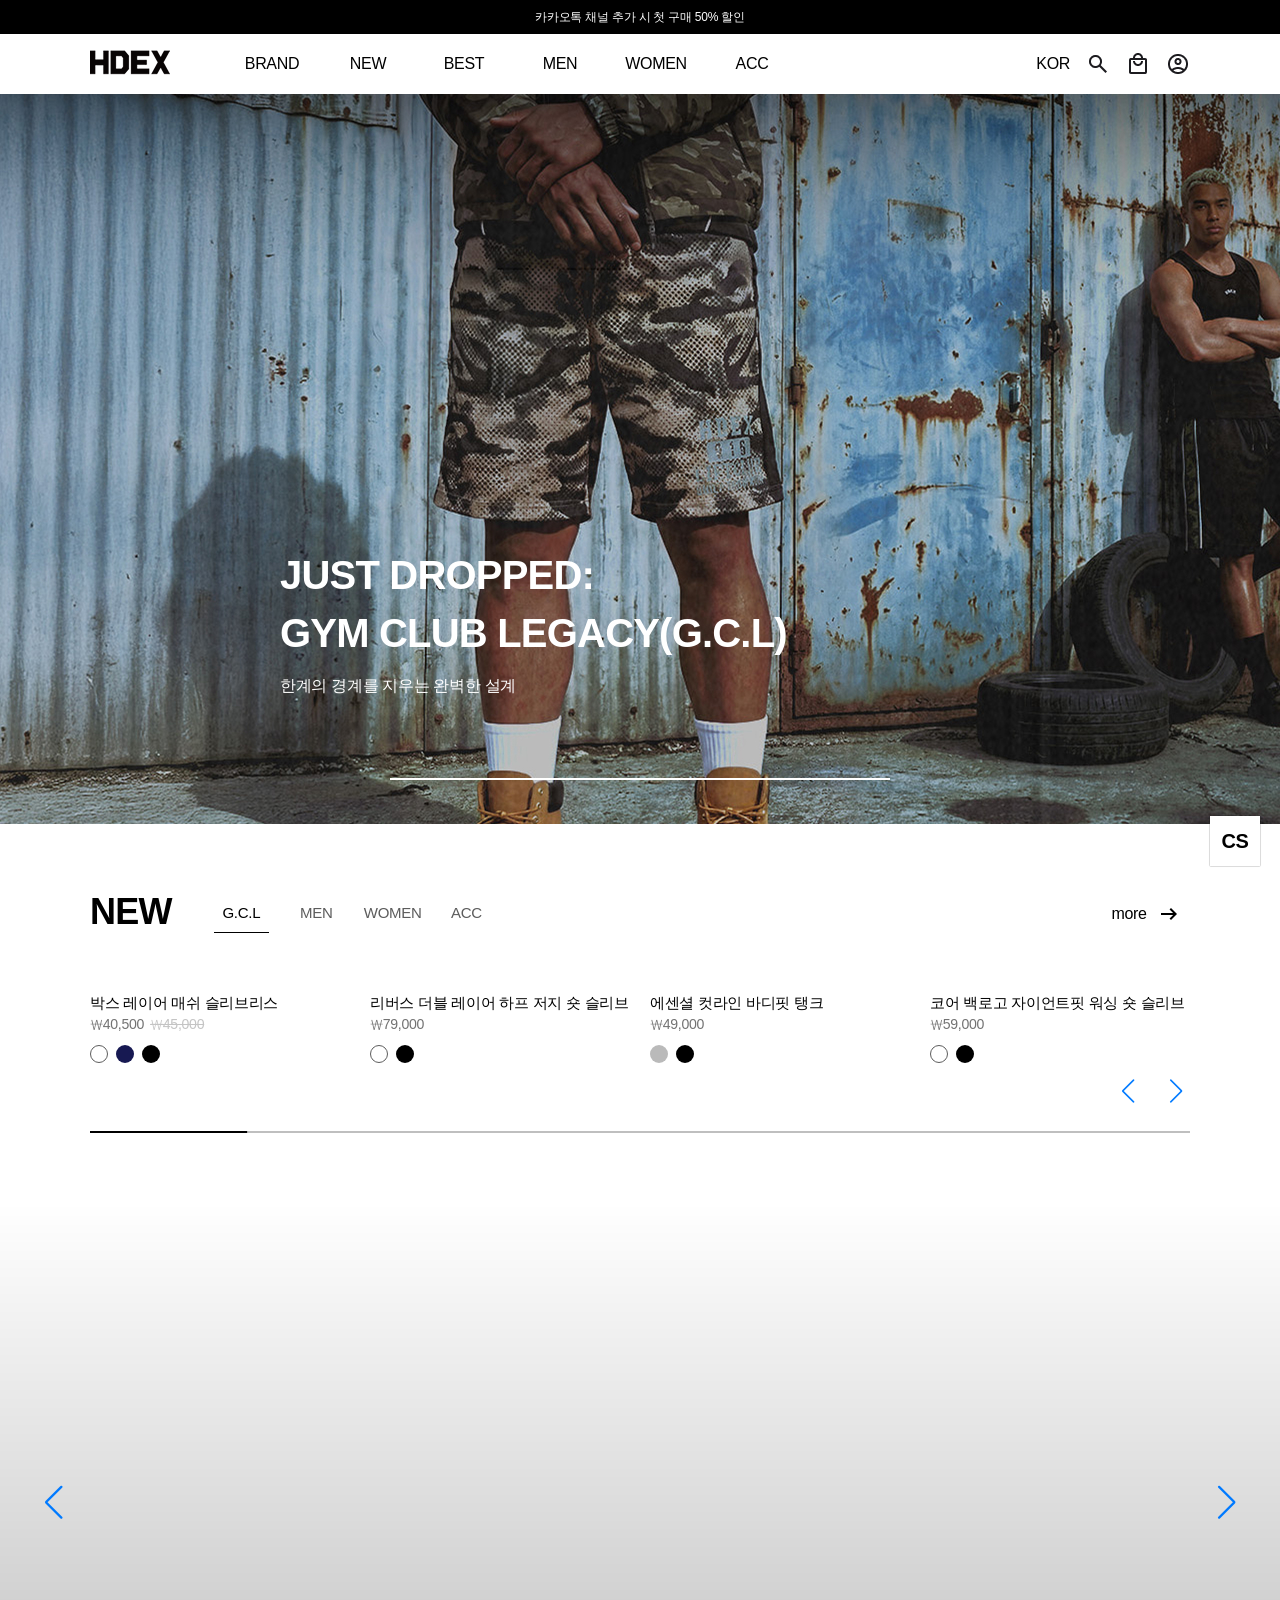
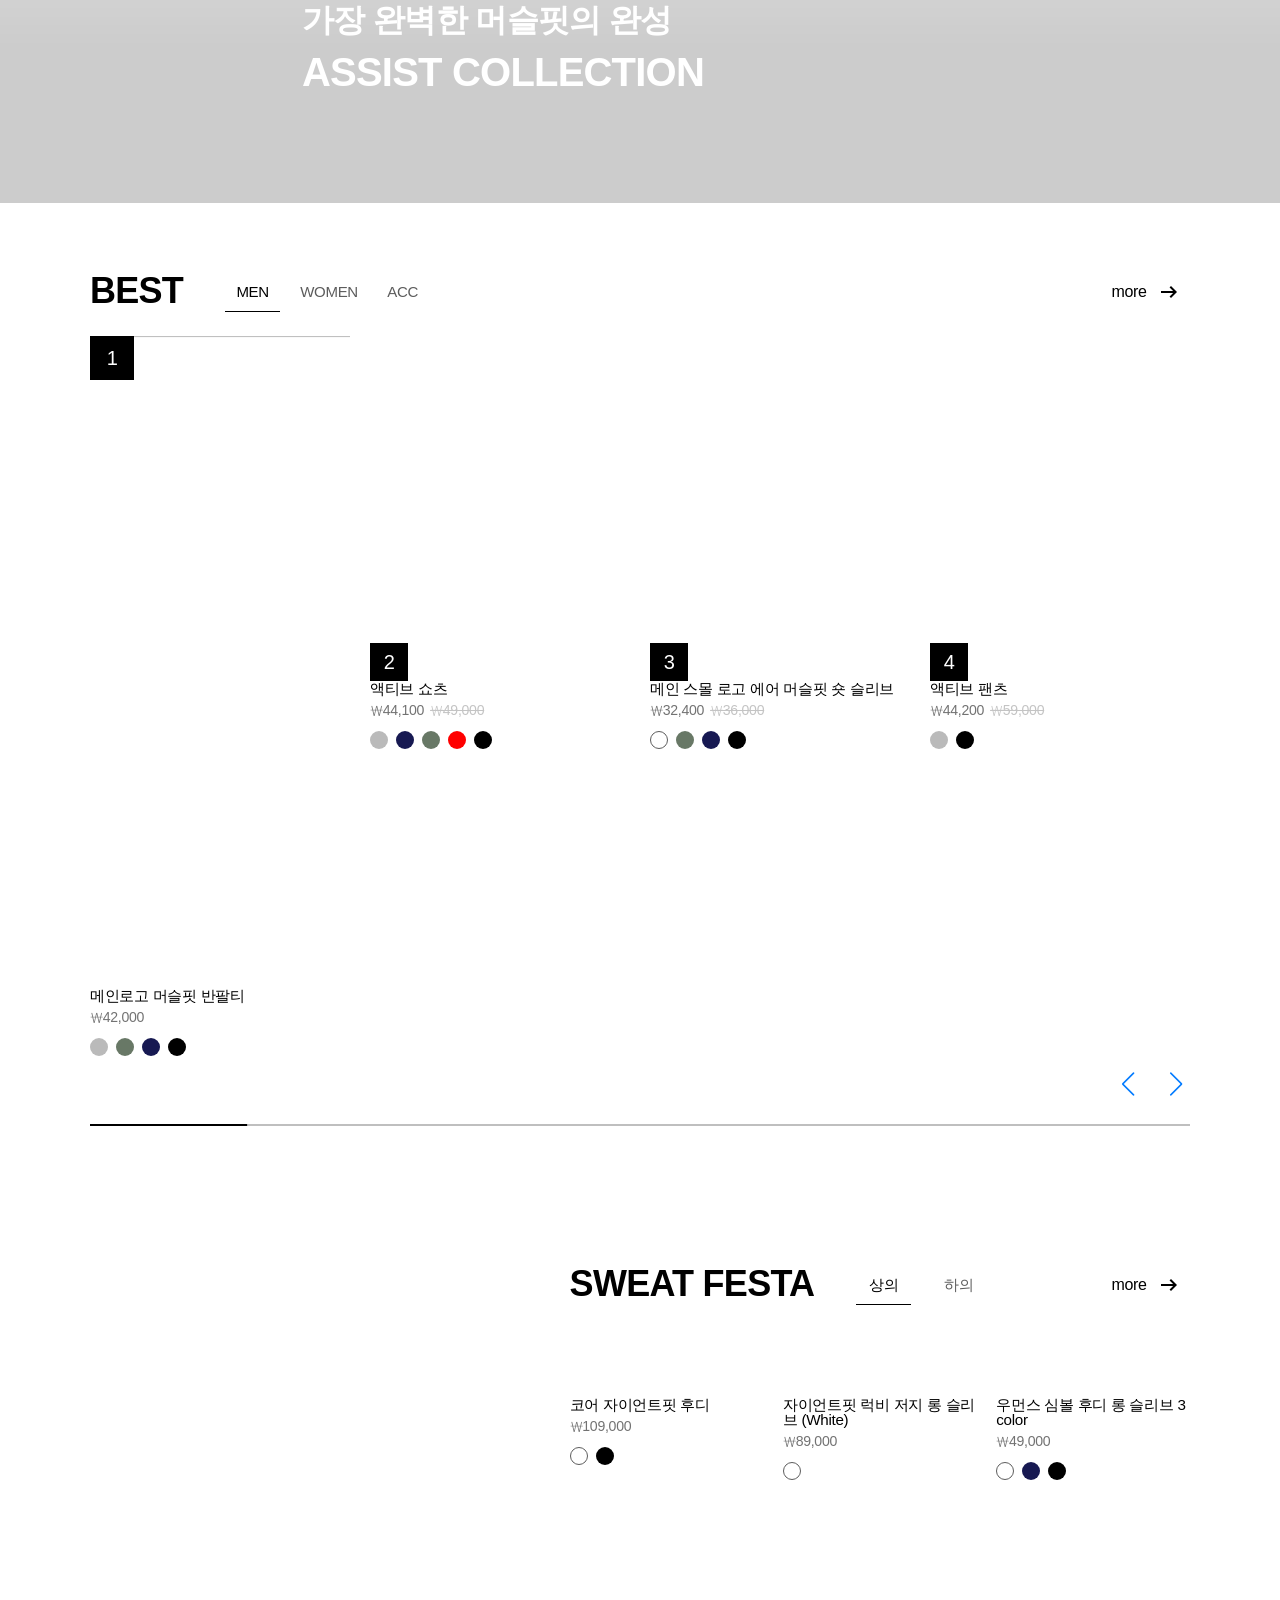
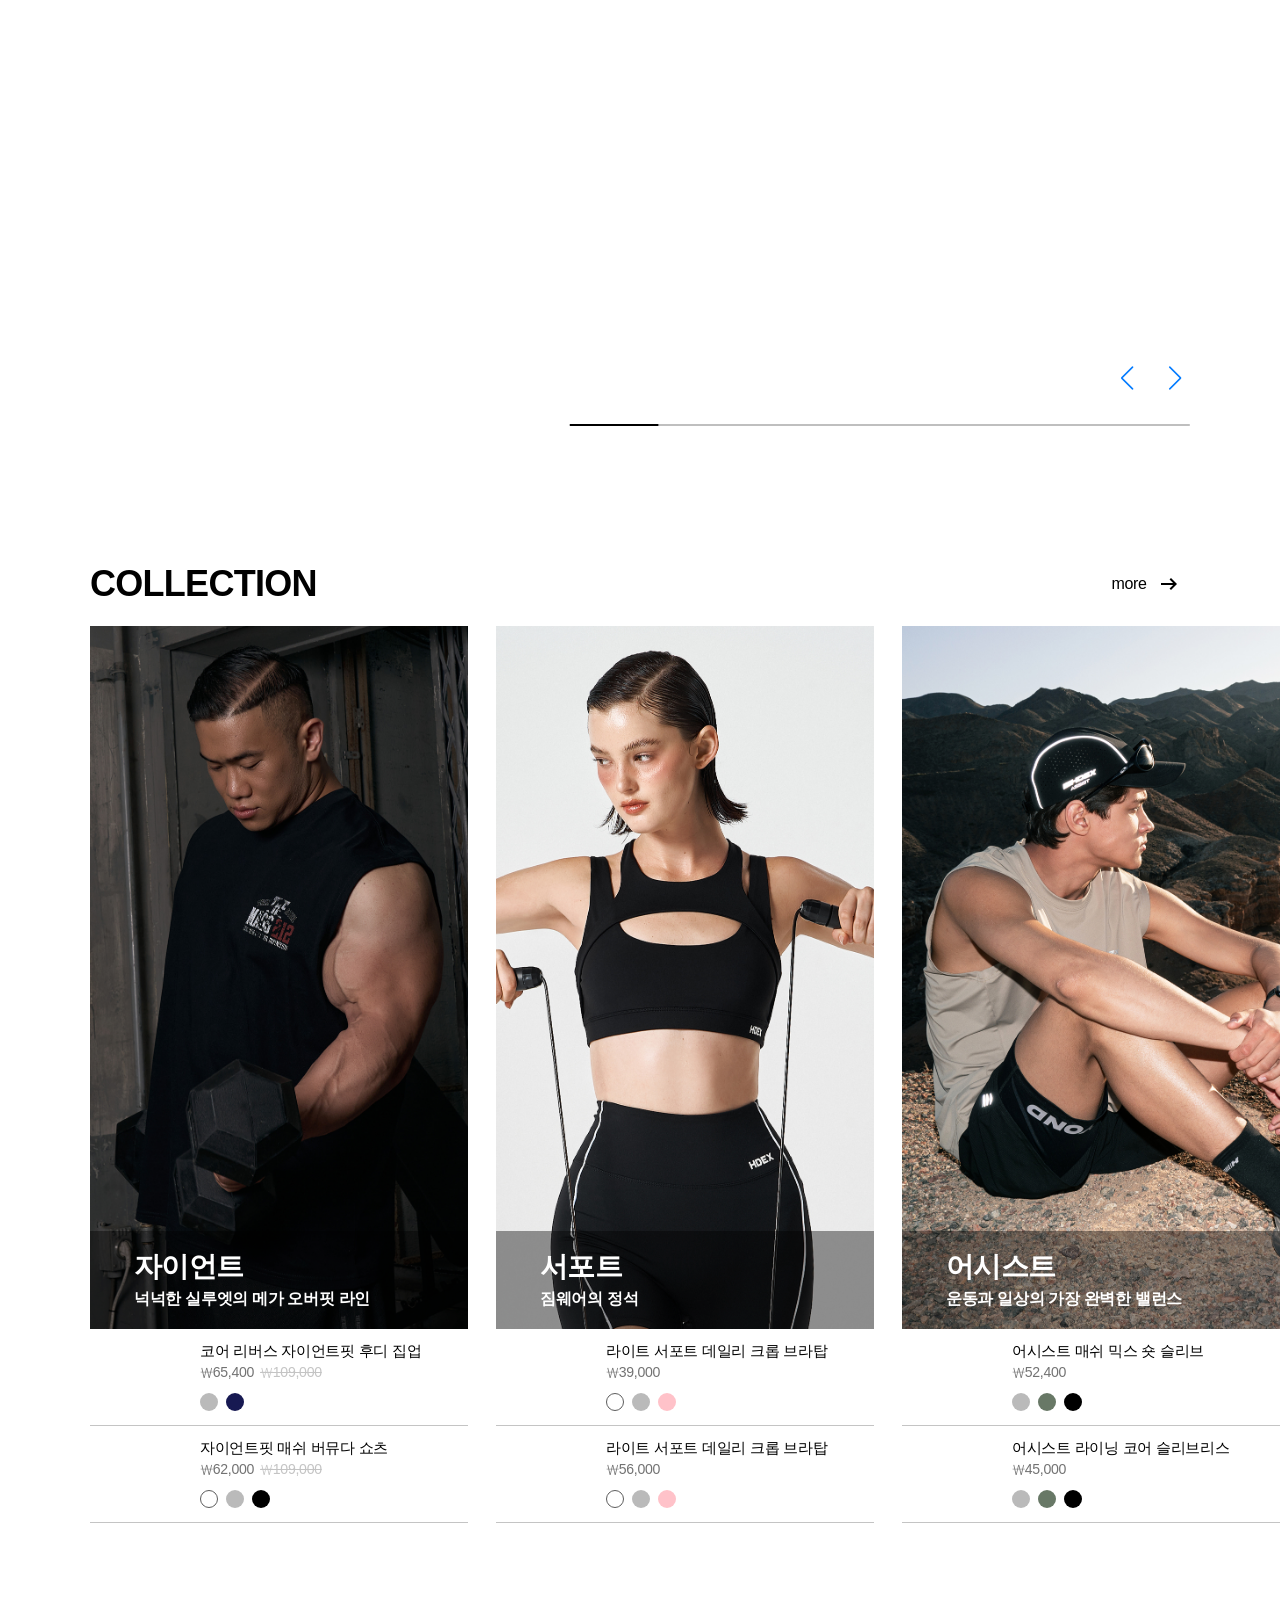
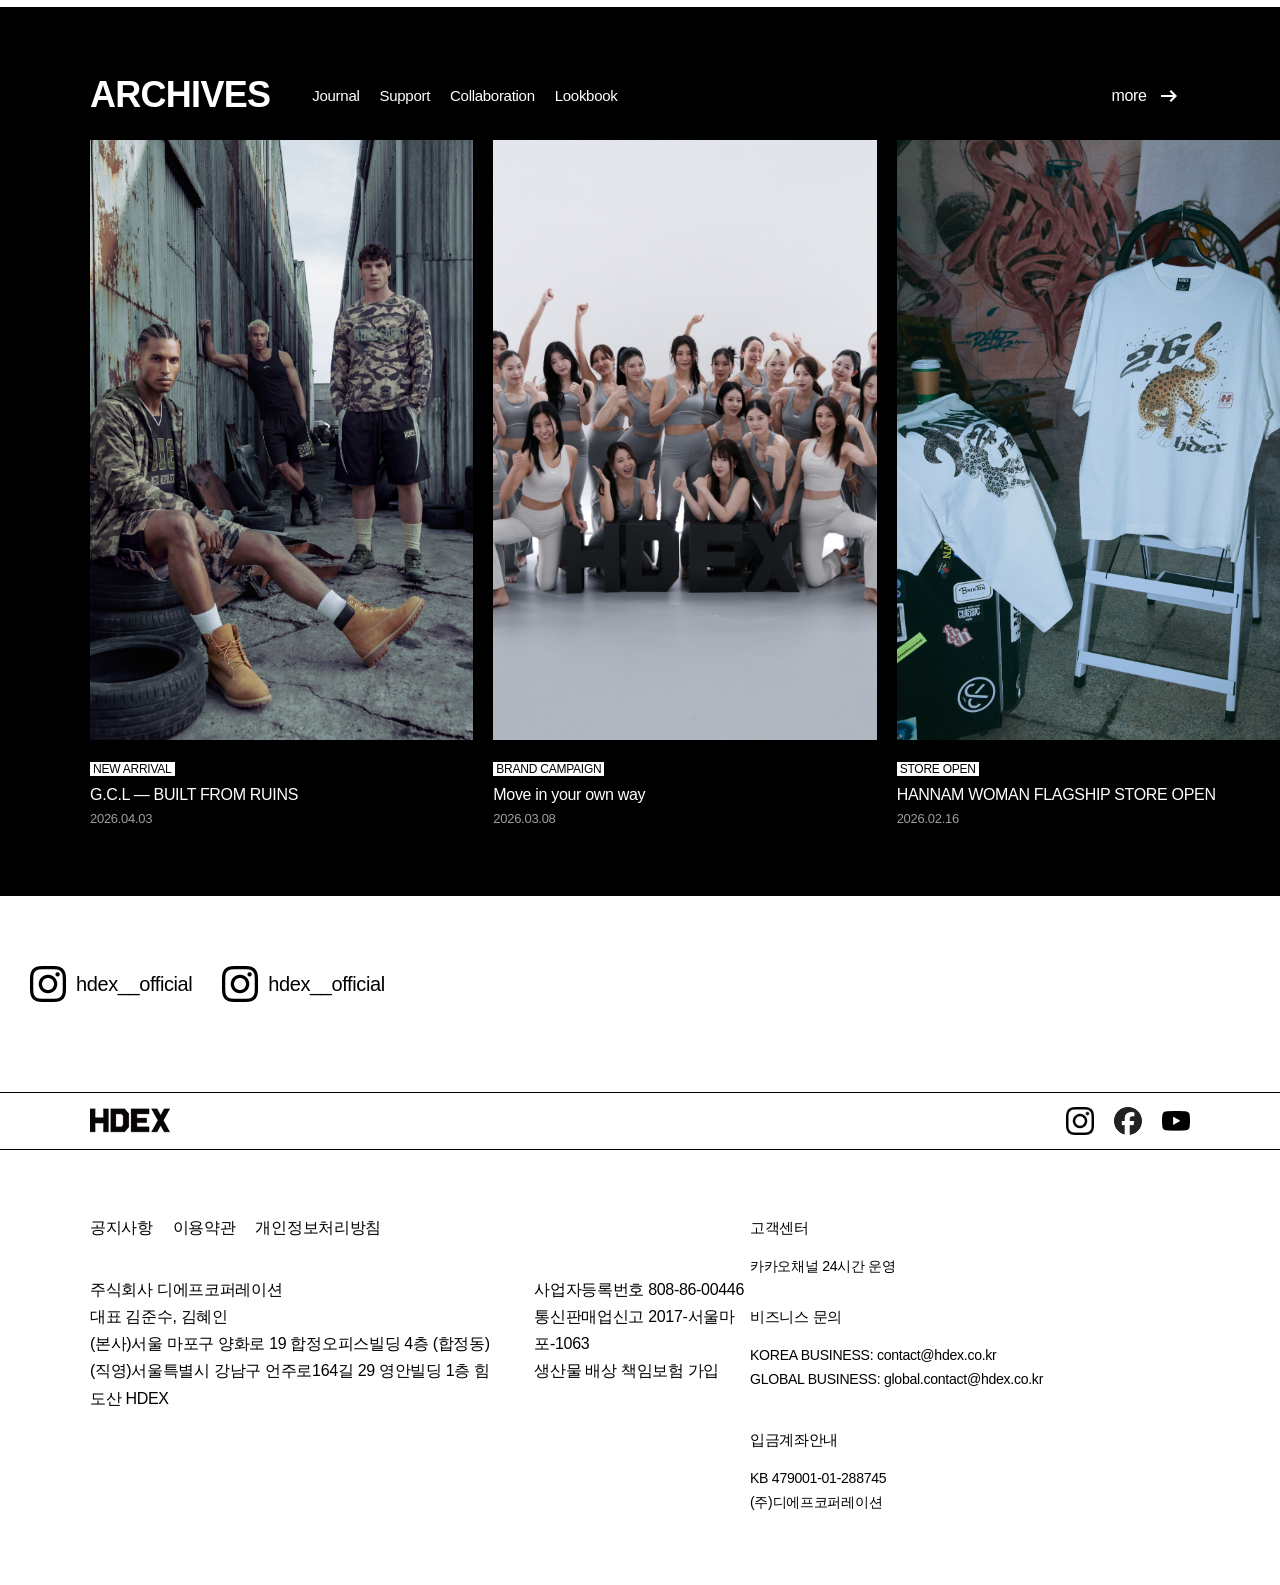
==== commit 7554658f: "0423" ====
--- a/index.html
+++ b/index.html
@@ -1079,10 +1079,10 @@
                                 </div>
                             </div>
                             <div class="swiper-pagination festa_top_pagination"></div>
-                            <div class="swiper-pagination-prev festa_top_prev festa_prev"></div>
+                            <div class="swiper-button-prev festa_top_prev festa_prev"></div>
                             <div class="swiper-button-next festa_top_next festa_next"></div>
                         </div>
-                        <div data-index="0" class="festa_bottom_wrap festa_ct_wrap">
+                        <div data-index="1" class="festa_bottom_wrap festa_ct_wrap">
                             <div data-index="1" class="swiper festa_swiper festa_bottom_swiper">
                                 <div class="swiper-wrapper">
                                     <div class="swiper-slide slide1">
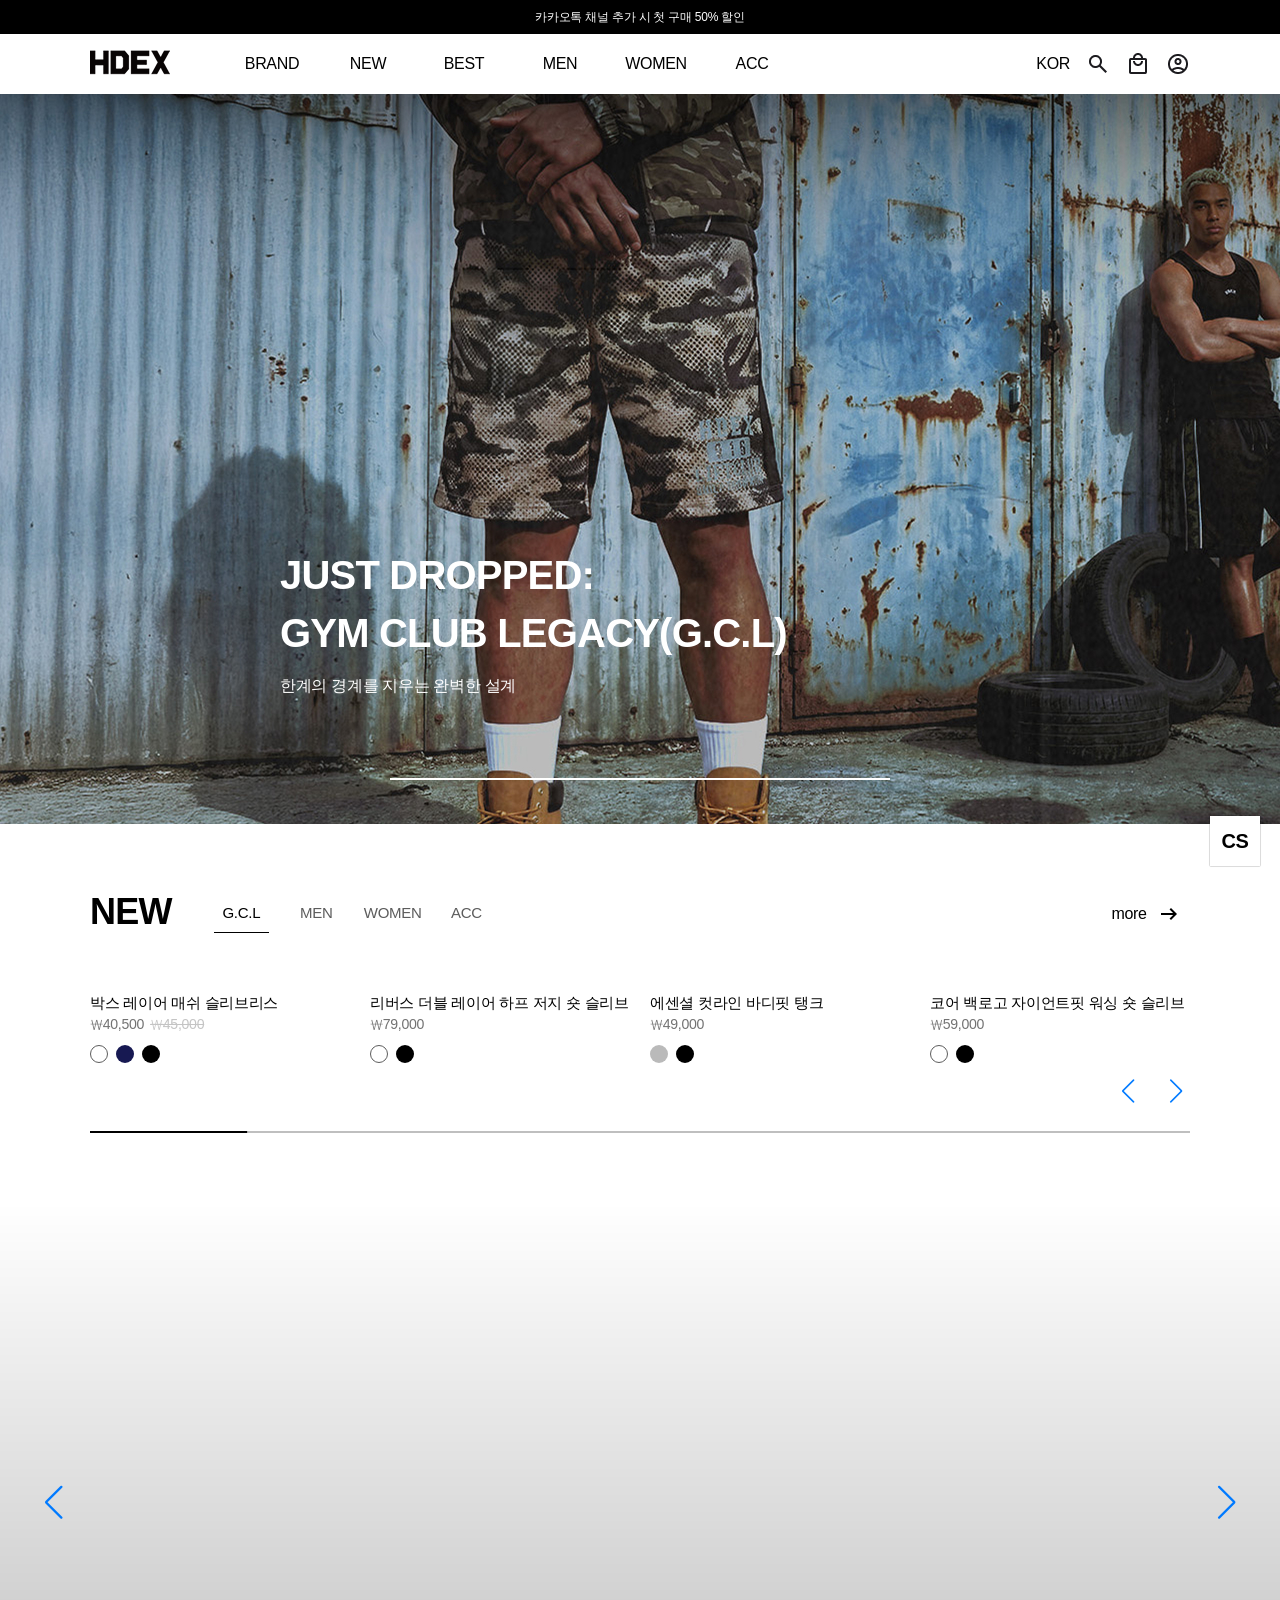
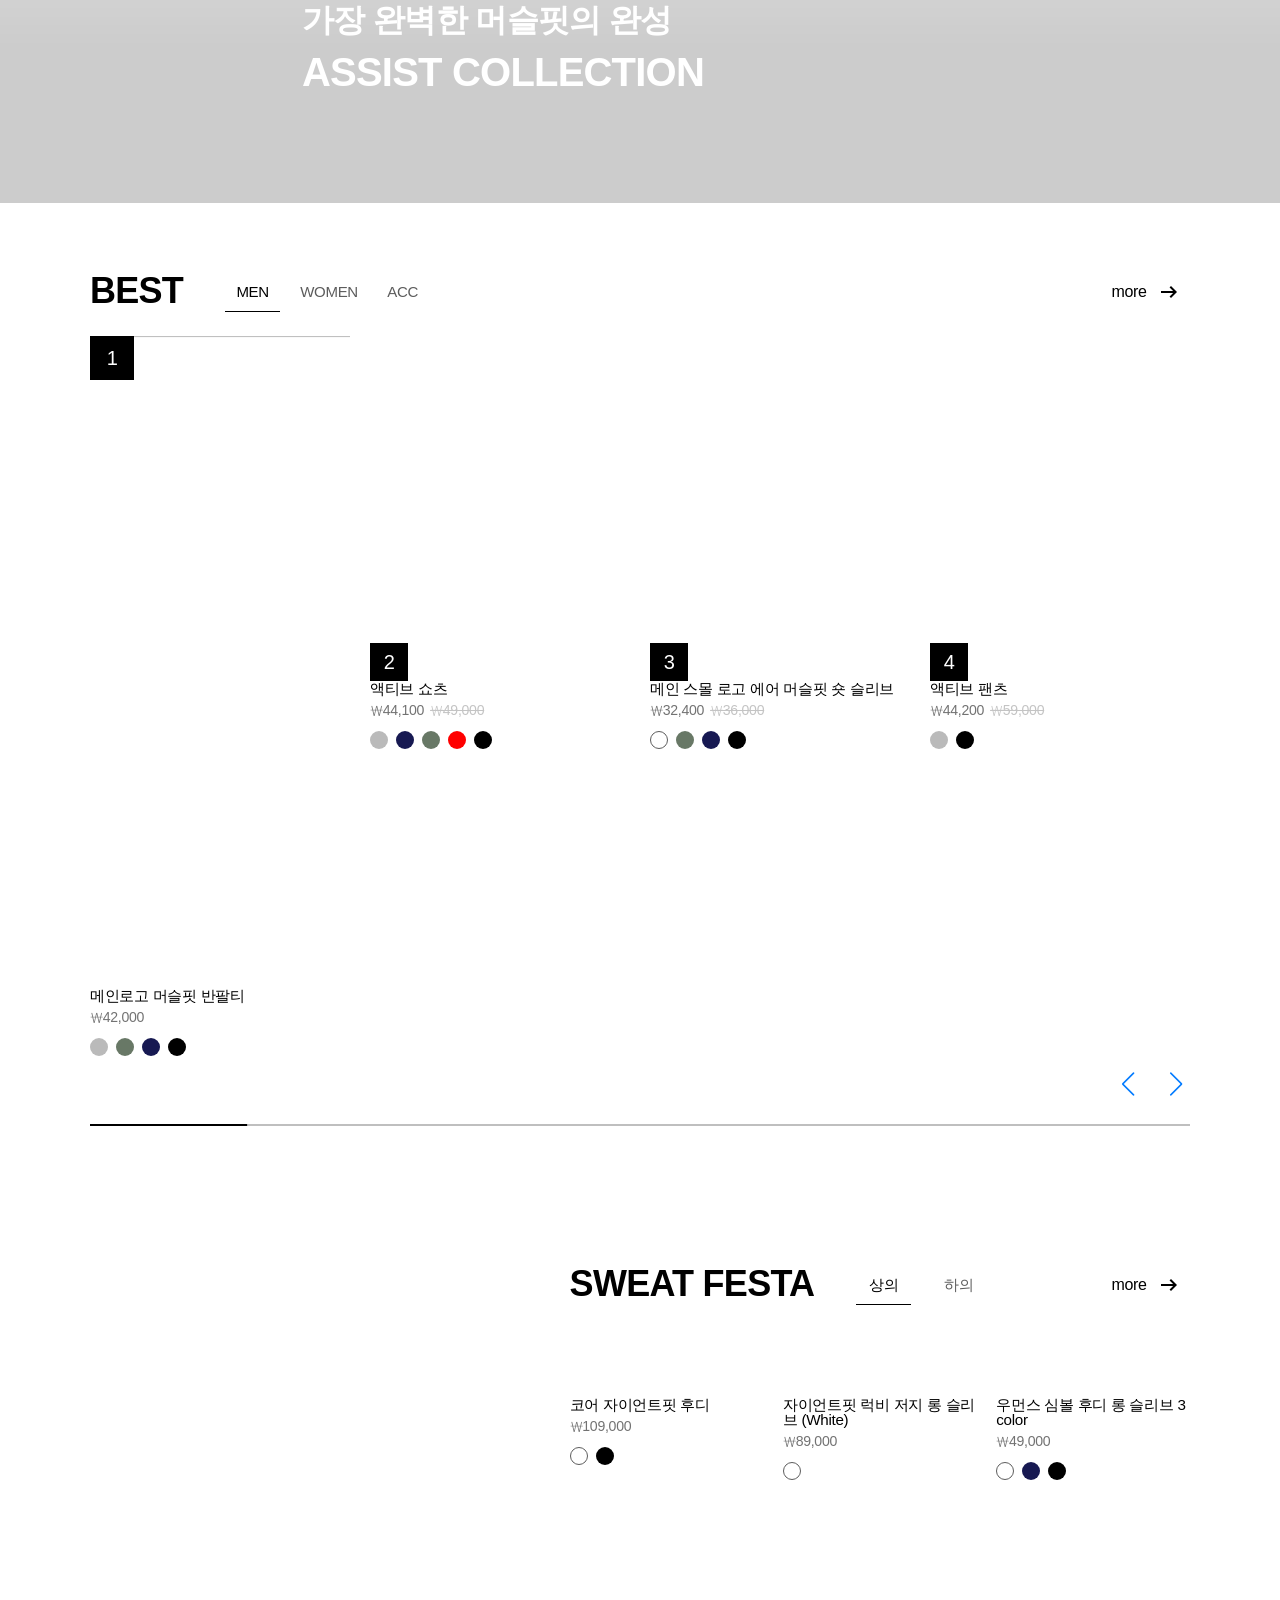
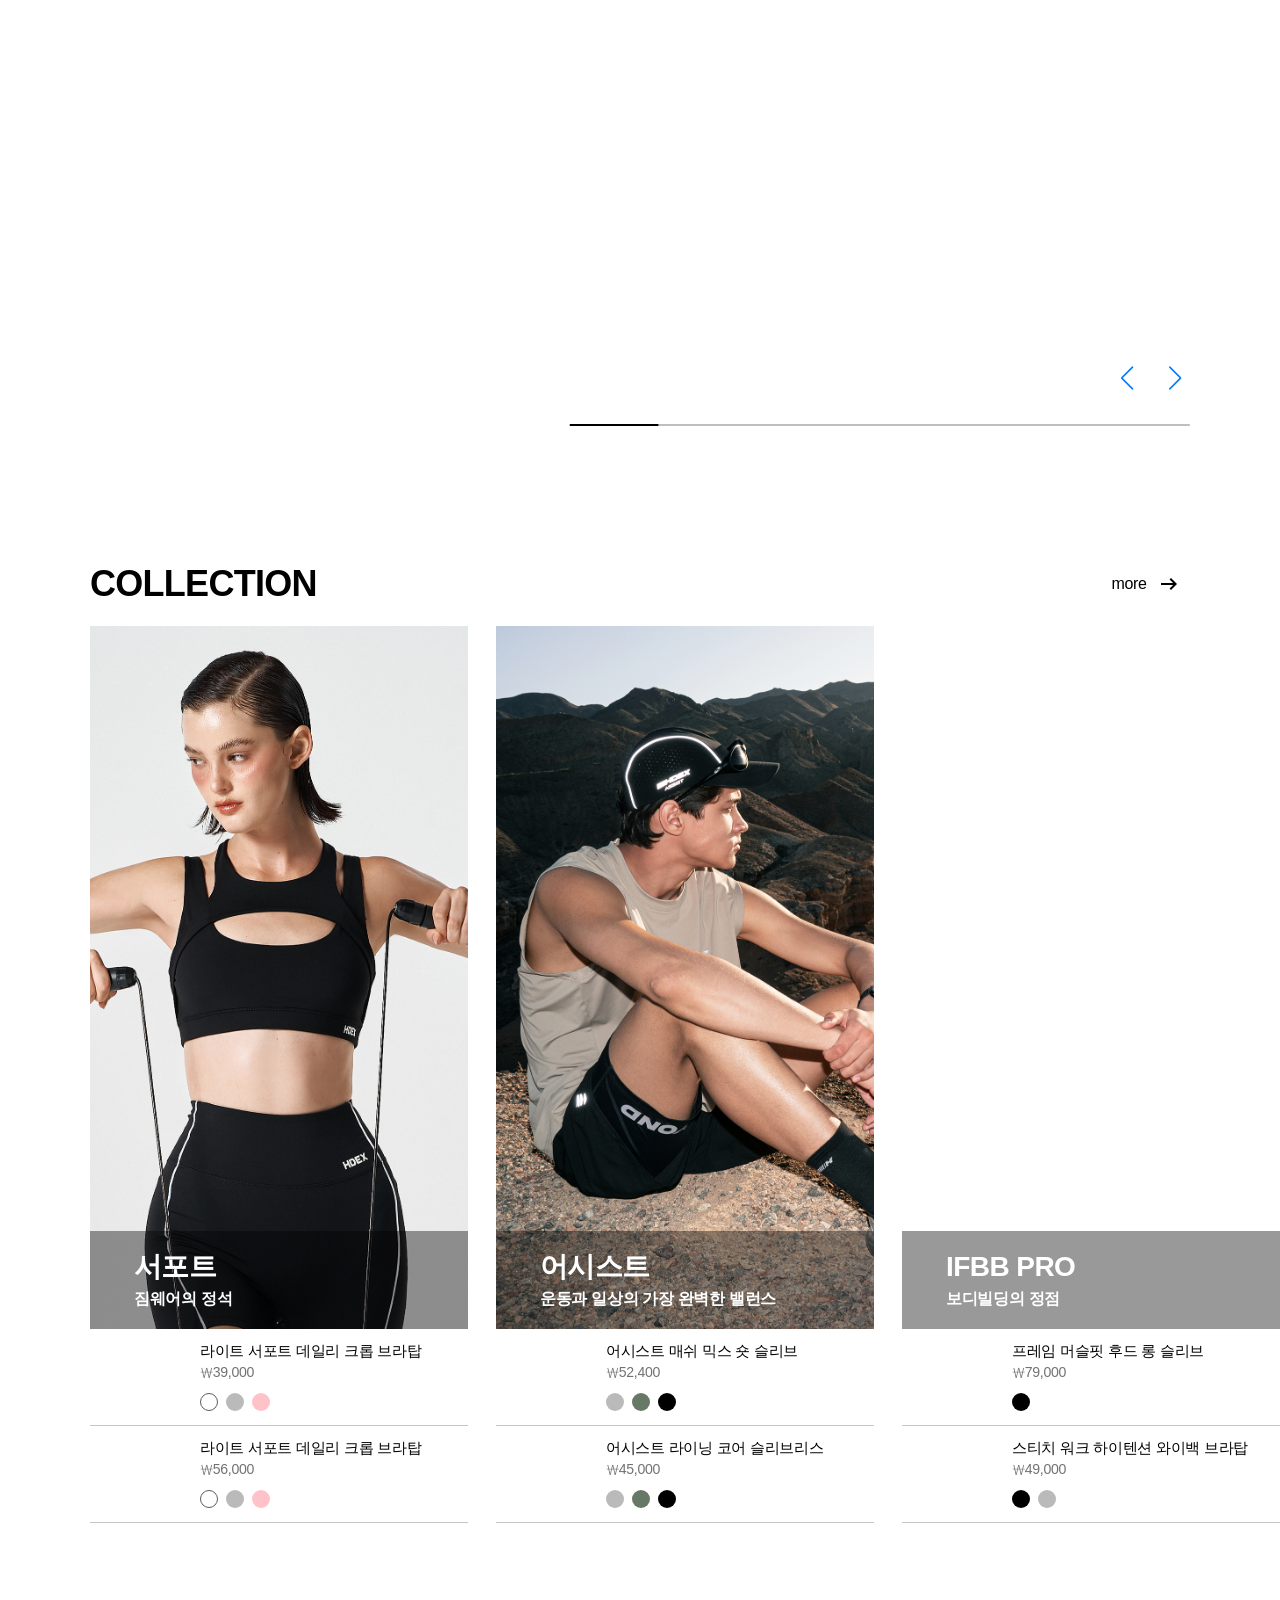
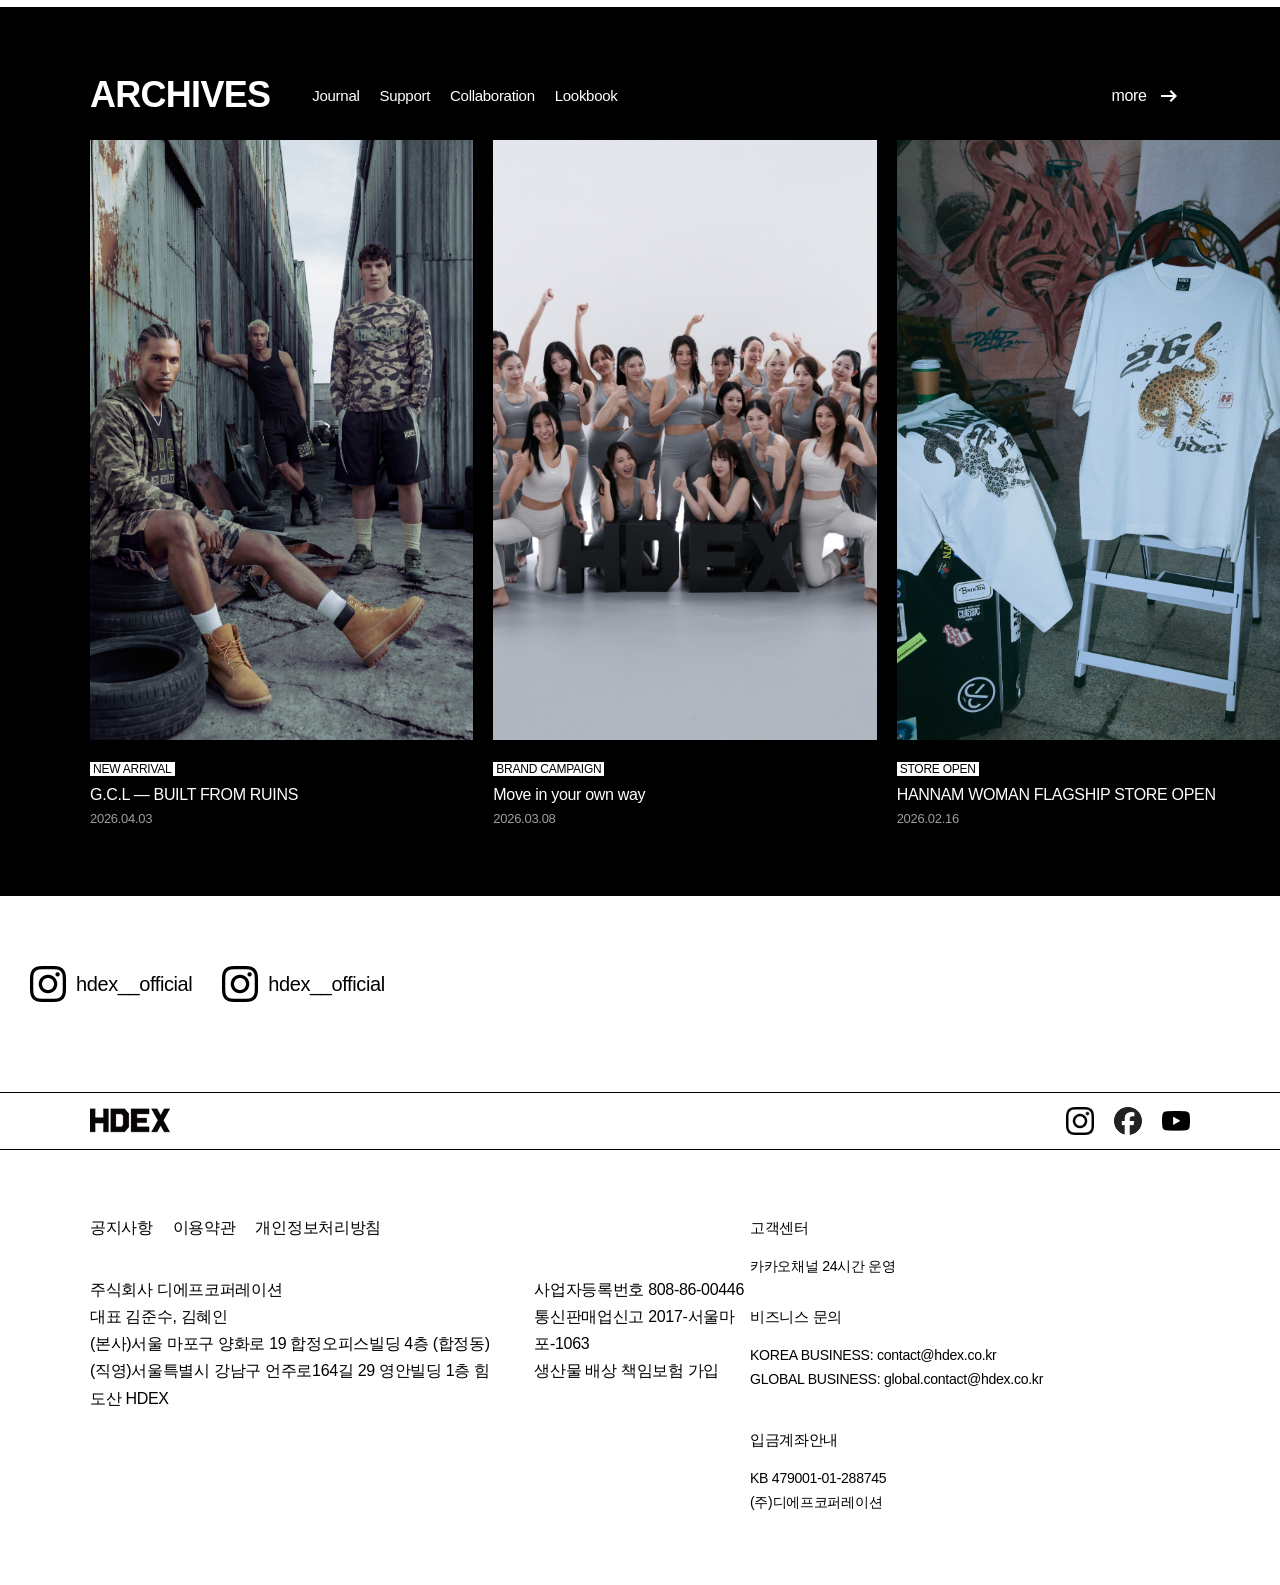
==== commit b10ac1b4: "0423" ====
--- a/index.html
+++ b/index.html
@@ -192,7 +192,7 @@
                     </div>
                     <a href="#" class="more">
                         <span>more</span>
-                        <span class="more_icon"><img src="./images/commom/arrow_right.png" alt=""></span>
+                        <span class="more_icon"><img src="./images/commom/arrow_right.png" alt="더보기"></span>
                     </a>
                 </div>
                 <div class="tab_contents">
@@ -608,7 +608,7 @@
                     </div>
                     <a href="#" class="more">
                         <span>more</span>
-                        <span class="more_icon"><img src="./images/commom/arrow_right.png" alt=""></span>
+                        <span class="more_icon"><img src="./images/commom/arrow_right.png" alt="더보기"></span>
                     </a>
                 </div>
                 <div class="tab_contents">
@@ -978,7 +978,7 @@
                         </div>
                         <a href="#" class="more">
                             <span>more</span>
-                            <span class="more_icon"><img src="./images/commom/arrow_right.png" alt=""></span>
+                            <span class="more_icon"><img src="./images/commom/arrow_right.png" alt="더보기"></span>
                         </a>
                     </div>
                     <div class="tab_contents">
@@ -1180,7 +1180,7 @@
                     </div>
                     <a href="#" class="more">
                         <span>more</span>
-                        <span class="more_icon"><img src="./images/commom/arrow_right.png" alt=""></span>
+                        <span class="more_icon"><img src="./images/commom/arrow_right.png" alt="더보기"></span>
                     </a>
                 </div>
                 <div class="swiper collection_swiper">
@@ -1346,57 +1346,197 @@
                         <div class="title_menu">
                             <h1>ARCHIVES</h1>
                             <div class="tab_menu">
-                                <a href="#" class="Journal active">Journal</a>
-                                <a href="#" class="Collaboration">Support</a>
-                                <a href="#" class="Collaboration">Collaboration</a>
-                                <a href="#" class="Lookbook">Lookbook</a>
+                                <a href="#" data-index="0" class="Journal active active">Journal</a>
+                                <a href="#" data-index="1" class="Collaboration">Support</a>
+                                <a href="#" data-index="2" class="Collaboration">Collaboration</a>
+                                <a href="#" data-index="3" class="Lookbook">Lookbook</a>
                             </div>
                         </div>
                         <a href="#" class="more">
                             <span>more</span>
-                            <span class="more_icon"><img src="./images/commom/arrow_right.png" alt=""></span>
+                            <span class="more_icon"><img src="./images/commom/arrow_right.png" alt="더보기"></span>
                         </a>
                     </div>
-                    <div class="swiper archives_swiper">
-                        <div class="swiper-wrapper">
-                            <div class="swiper-slide slide1">
-                                <p class="archives_thum"><img src="./images/archives_Journal_001.png" alt=""></p>
-                                <div class="archives_txt">
-                                    <p class="archives_category">NEW ARRIVAL</p>
-                                    <p class="archives_title">G.C.L — BUILT FROM RUINS</p>
-                                    <p class="archives_day">2026.04.03</p>
-                                </div>
-                            </div> 
-                            <div class="swiper-slide slide2">
-                                <p class="archives_thum"><img src="./images/archives_Journal_002.jpg" alt=""></p>
-                                <div class="archives_txt">
-                                    <p class="archives_category">BRAND CAMPAIGN</p>
-                                    <p class="archives_title">Move in your own way</p>
-                                    <p class="archives_day">2026.03.08</p>
-                                </div>
-                            </div>
-                            <div class="swiper-slide slide3">
-                                <p class="archives_thum"><img src="./images/archives_Journal_003.png" alt=""></p>
-                                <div class="archives_txt">
-                                    <p class="archives_category">STORE OPEN</p>
-                                    <p class="archives_title">HANNAM WOMAN FLAGSHIP STORE OPEN</p>
-                                    <p class="archives_day">2026.02.16</p>
-                                </div>
-                            </div>
-                            <div class="swiper-slide slide4">
-                                <p class="archives_thum"><img src="./images/archives_Journal_004.png" alt=""></p>
-                                <div class="archives_txt">
-                                    <p class="archives_category">NEW ARRIVAL</p>
-                                    <p class="archives_title">2026 NEW YEAR LIMITED “BE BRAVE”</p>
-                                    <p class="archives_day">2026.01.08</p>
-                                </div>
-                            </div>
-                            <div class="swiper-slide slide5">
-                                <p class="archives_thum"><img src="./images/archives_Journal_005.png" alt=""></p>
-                                <div class="archives_txt">
-                                    <p class="archives_category">STORE OPEN</p>
-                                    <p class="archives_title">HONGDAE FLAGSHIP STORE OPEN</p>
-                                    <p class="archives_day">2025.12.20</p>
+                    <div data-index="0" class="archives_journal_wrap archives_ct_wrap active">
+                        <div class="swiper archives_swiper">
+                            <div class="swiper-wrapper">
+                                <div class="swiper-slide slide1">
+                                    <a href="#" class="archives_thum"><img src="./images/archives_Journal_001.png" alt=""></a>
+                                    <div class="archives_txt">
+                                        <p class="archives_category">NEW ARRIVAL</p>
+                                        <a href="#" class="archives_title">G.C.L — BUILT FROM RUINS</a>
+                                        <p class="archives_day">2026.04.03</p>
+                                    </div>
+                                </div> 
+                                <div class="swiper-slide slide2">
+                                    <a href="#" class="archives_thum"><img src="./images/archives_Journal_002.jpg" alt=""></a>
+                                    <div class="archives_txt">
+                                        <p class="archives_category">BRAND CAMPAIGN</p>
+                                        <a href="#" class="archives_title">Move in your own way</a>
+                                        <p class="archives_day">2026.03.08</p>
+                                    </div>
+                                </div>
+                                <div class="swiper-slide slide3">
+                                    <a href="#" class="archives_thum"><img src="./images/archives_Journal_003.png" alt=""></a>
+                                    <div class="archives_txt">
+                                        <p class="archives_category">STORE OPEN</p>
+                                        <a href="#" class="archives_title">HANNAM WOMAN FLAGSHIP STORE OPEN</a>
+                                        <p class="archives_day">2026.02.16</p>
+                                    </div>
+                                </div>
+                                <div class="swiper-slide slide4">
+                                    <a href="#" class="archives_thum"><img src="./images/archives_Journal_004.png" alt=""></a>
+                                    <div class="archives_txt">
+                                        <p class="archives_category">NEW ARRIVAL</p>
+                                        <a href="#" class="archives_title">2026 NEW YEAR LIMITED “BE BRAVE”</a>
+                                        <p class="archives_day">2026.01.08</p>
+                                    </div>
+                                </div>
+                                <div class="swiper-slide slide5">
+                                    <a href="#" class="archives_thum"><img src="./images/archives_Journal_005.png" alt=""></a>
+                                    <div class="archives_txt">
+                                        <p class="archives_category">STORE OPEN</p>
+                                        <a href="#" class="archives_title">HONGDAE FLAGSHIP STORE OPEN</a>
+                                        <p class="archives_day">2025.12.20</p>
+                                    </div>
+                                </div>
+                            </div>
+                        </div>
+                    </div>
+                    <div data-index="1" class="archives_support_wrap archives_ct_wrap">
+                        <div class="swiper archives_swiper">
+                            <div class="swiper-wrapper">
+                                <div class="swiper-slide slide1">
+                                    <a href="#" class="archives_thum"><img src="./images/archives_support_001.jpg" alt=""></a>
+                                    <div class="archives_txt">
+                                        <p class="archives_category">Support</p>
+                                        <a href="#" class="archives_title">수원 KT소닉붐 'HDEX 브렌드데이' 개최</a>
+                                        <p class="archives_day">2026.03.23</p>
+                                    </div>
+                                </div> 
+                                <div class="swiper-slide slide2">
+                                    <a href="#" class="archives_thum"><img src="./images/archives_support_002.jpg" alt=""></a>
+                                    <div class="archives_txt">
+                                        <p class="archives_category">Support</p>
+                                        <a href="#" class="archives_title">IFBB PRO KOREA 공식 후원</a>
+                                        <p class="archives_day">2025.07.22</p>
+                                    </div>
+                                </div>
+                                <div class="swiper-slide slide3">
+                                    <a href="#" class="archives_thum"><img src="./images/archives_support_003.jpg" alt=""></a>
+                                    <div class="archives_txt">
+                                        <p class="archives_category">Support</p>
+                                        <a href="#" class="archives_title">한국 라크로스 국가대표팀 지원</a>
+                                        <p class="archives_day">2024.02.16</p>
+                                    </div>
+                                </div>
+                                <div class="swiper-slide slide4">
+                                    <a href="#" class="archives_thum"><img src="./images/archives_support_003.jpg" alt=""></a>
+                                    <div class="archives_txt">
+                                        <p class="archives_category">Support</p>
+                                        <a href="#" class="archives_title">WE'RE WITH IFBB PRO KOREA</a>
+                                        <p class="archives_day">2023.09.28</p>
+                                    </div>
+                                </div>
+                                <div class="swiper-slide slide5">
+                                    <a href="#" class="archives_thum"><img src="./images/archives_support_004.jpg" alt=""></a>
+                                    <div class="archives_txt">
+                                        <p class="archives_category">Support</p>
+                                        <a href="#" class="archives_title">IFBB PRO 조정현 with HDEX</a>
+                                        <p class="archives_day">2023.03.26</p>
+                                    </div>
+                                </div>
+                            </div>
+                        </div>
+                    </div>
+                    <div data-index="2" class="archives_collabo_wrap archives_ct_wrap">
+                        <div class="swiper archives_swiper">
+                            <div class="swiper-wrapper">
+                                <div class="swiper-slide slide1">
+                                    <a href="#" class="archives_thum"><img src="./images/archives_collaboration_001.png" alt=""></a>
+                                    <div class="archives_txt">
+                                        <p class="archives_category">Collaboration</p>
+                                        <a href="#" class="archives_title">HDEX x IFBB PRO KIM KANG MIN & SONG A REUMS</a>
+                                        <p class="archives_day">2025.12.20</p>
+                                    </div>
+                                </div> 
+                                <div class="swiper-slide slide2">
+                                    <a href="#" class="archives_thum"><img src="./images/archives_collaboration_002.png" alt=""></a>
+                                    <div class="archives_txt">
+                                        <p class="archives_category">Collaboration</p>
+                                        <a href="#" class="archives_title">CONSISTENCY IS KEY</a>
+                                        <p class="archives_day">2025.07.08</p>
+                                    </div>
+                                </div>
+                                <div class="swiper-slide slide3">
+                                    <a href="#" class="archives_thum"><img src="./images/archives_collaboration_003.png" alt=""></a>
+                                    <div class="archives_txt">
+                                        <p class="archives_category">Collaboration</p>
+                                        <a href="#" class="archives_title">HDEX X PHYSICAL: ASIA SPECIAL COLLABORATION</a>
+                                        <p class="archives_day">2025.01.16</p>
+                                    </div>
+                                </div>
+                                <div class="swiper-slide slide4">
+                                    <a href="#" class="archives_thum"><img src="./images/archives_collaboration_004.jpg" alt=""></a>
+                                    <div class="archives_txt">
+                                        <p class="archives_category">Collaboration</p>
+                                        <a href="#" class="archives_title">HDEX x Garmin Run 스페셜 에디션</a>
+                                        <p class="archives_day">2024.08.08</p>
+                                    </div>
+                                </div>
+                                <div class="swiper-slide slide5">
+                                    <a href="#" class="archives_thum"><img src="./images/archives_collaboration_005.jpg" alt=""></a>
+                                    <div class="archives_txt">
+                                        <p class="archives_category">Collaboration</p>
+                                        <a href="#" class="archives_title">E.T.U Tactical Line</a>
+                                        <p class="archives_day">2024.9.25</p>
+                                    </div>
+                                </div>
+                            </div>
+                        </div>
+                    </div>
+                    <div data-index="3" class="archives_lb_wrap archives_ct_wrap">
+                        <div class="swiper archives_swiper">
+                            <div class="swiper-wrapper">
+                                <div class="swiper-slide slide1">
+                                    <a href="#" class="archives_thum"><img src="./images/archives_lookbook_001.png" alt=""></a>
+                                    <div class="archives_txt">
+                                        <p class="archives_category">Lookbook</p>
+                                        <a href="#" class="archives_title">G.C.L — BUILT FROM RUINS</a>
+                                        <p class="archives_day">2026.04.03</p>
+                                    </div>
+                                </div> 
+                                <div class="swiper-slide slide2">
+                                    <a href="#" class="archives_thum"><img src="./images/archives_lookbook_002.png" alt=""></a>
+                                    <div class="archives_txt">
+                                        <p class="archives_category">Lookbook</p>
+                                        <a href="#" class="archives_title">JUST DROPPED — EZ WOMEN+</a>
+                                        <p class="archives_day">2026.03.08</p>
+                                    </div>
+                                </div>
+                                <div class="swiper-slide slide3">
+                                    <a href="#" class="archives_thum"><img src="./images/archives_lookbook_003.png" alt=""></a>
+                                    <div class="archives_txt">
+                                        <p class="archives_category">Lookbook</p>
+                                        <a href="#" class="archives_title">26SS : EZ TRACK</a>
+                                        <p class="archives_day">2026.02.12</p>
+                                    </div>
+                                </div>
+                                <div class="swiper-slide slide4">
+                                    <a href="#" class="archives_thum"><img src="./images/archives_lookbook_004.png" alt=""></a>
+                                    <div class="archives_txt">
+                                        <p class="archives_category">Lookbook</p>
+                                        <a href="#" class="archives_title">26SS : EZ COLLECTION</a>
+                                        <p class="archives_day">2026.01.08</p>
+                                    </div>
+                                </div>
+                                <div class="swiper-slide slide5">
+                                    <a href="#" class="archives_thum"><img src="./images/archives_lookbook_005.png" alt=""></a>
+                                    <div class="archives_txt">
+                                        <p class="archives_category">Lookbook</p>
+                                        <a href="#" class="archives_title">26SS EZ COLLECTION PRE-VIEW</a>
+                                        <p class="archives_day">2026.01.08</p>
+                                    </div>
                                 </div>
                             </div>
                         </div>
--- a/styles/common.css
+++ b/styles/common.css
@@ -20,11 +20,12 @@
 #wrap header #h_bottom h1 a {}
 #wrap header #h_bottom h1 a img {width: 100%;}
 header #h_bottom #logo_gnb .gnb_wrap {}
+/* 메뉴 흰색 배경 */
 header #h_bottom #logo_gnb .gnb_wrap .menu_back {
     display: none;
     position: absolute; 
     background-color: rgba(255,255,255,0.9);
-    width: 100%; height: 300px;
+    width: 100%; height: 250px;
     top: 60px;
     left: 50%;
     transform: translateX(-50%);
--- a/styles/index.css
+++ b/styles/index.css
@@ -57,8 +57,8 @@
 }
 /* swiper 설정 */
 /* .best_women_swiper {padding-bottom: 70px;} */
-.new_ct_wrap, .best_ct_wrap, .festa_ct_wrap {display: none;}
-.new_ct_wrap.active, .best_ct_wrap.active, .festa_ct_wrap.active {display: block;}
+.new_ct_wrap, .best_ct_wrap, .festa_ct_wrap, .archives_ct_wrap {display: none;}
+.new_ct_wrap.active, .best_ct_wrap.active, .festa_ct_wrap.active, .archives_ct_wrap.active {display: block;}
 /* .tab_contents .new_swiper,
 .tab_contents .festa_swiper,
 .tab_contents .best_swiper {display: none;} */
@@ -274,17 +274,18 @@
 #wrap main .archives_bg .archives .product_top .archives_swiper {height: auto;}
 #wrap main .archives_bg .archives .archives_swiper .swiper-wrapper {}
 #wrap main .archives_bg .archives .archives_swiper .swiper-wrapper .swiper-slide {}
-#wrap main .archives_bg .archives .archives_swiper .swiper-wrapper .swiper-slide .archives_thum {height: 600px; width: 100%; overflow: hidden;}
+#wrap main .archives_bg .archives .archives_swiper .swiper-wrapper .swiper-slide .archives_thum {height: 600px; width: 100%; overflow: hidden; display: block;}
 #wrap main .archives_bg .archives .archives_swiper .swiper-wrapper .swiper-slide .archives_thum img {height: 100%; width: 100%; object-fit: cover;}
 #wrap main .archives_bg .archives .archives_swiper .swiper-wrapper .swiper-slide .archives_txt {margin-top: 20px;}
-#wrap main .archives_bg .archives .archives_swiper .swiper-wrapper .swiper-slide .archives_txt p {color: #fff}
+#wrap main .archives_bg .archives .archives_swiper .swiper-wrapper .swiper-slide .archives_txt p,
+#wrap main .archives_bg .archives .archives_swiper .swiper-wrapper .swiper-slide .archives_txt a {color: #fff}
 #wrap main .archives_bg .archives .archives_swiper .swiper-wrapper .swiper-slide .archives_txt .archives_category {
     padding: 1px 3px;
     background-color: #fff; color: #000 !important; 
     font-size: 0.75rem;
     display: inline-block;
 }
-#wrap main .archives_bg .archives .archives_swiper .swiper-wrapper .swiper-slide .archives_txt .archives_title {line-height: 1.7; margin: 5px 0;}
+#wrap main .archives_bg .archives .archives_swiper .swiper-wrapper .swiper-slide .archives_txt .archives_title {display: block; line-height: 1.7; margin: 5px 0;}
 #wrap main .archives_bg .archives .archives_swiper .swiper-wrapper .swiper-slide .archives_txt .archives_day {font-size: 0.81rem; color: #9D9D9D;}
 /* ============================================================================================instagram */
 #wrap main .instagram {display: flex; gap: 30px; padding: 70px 30px;}
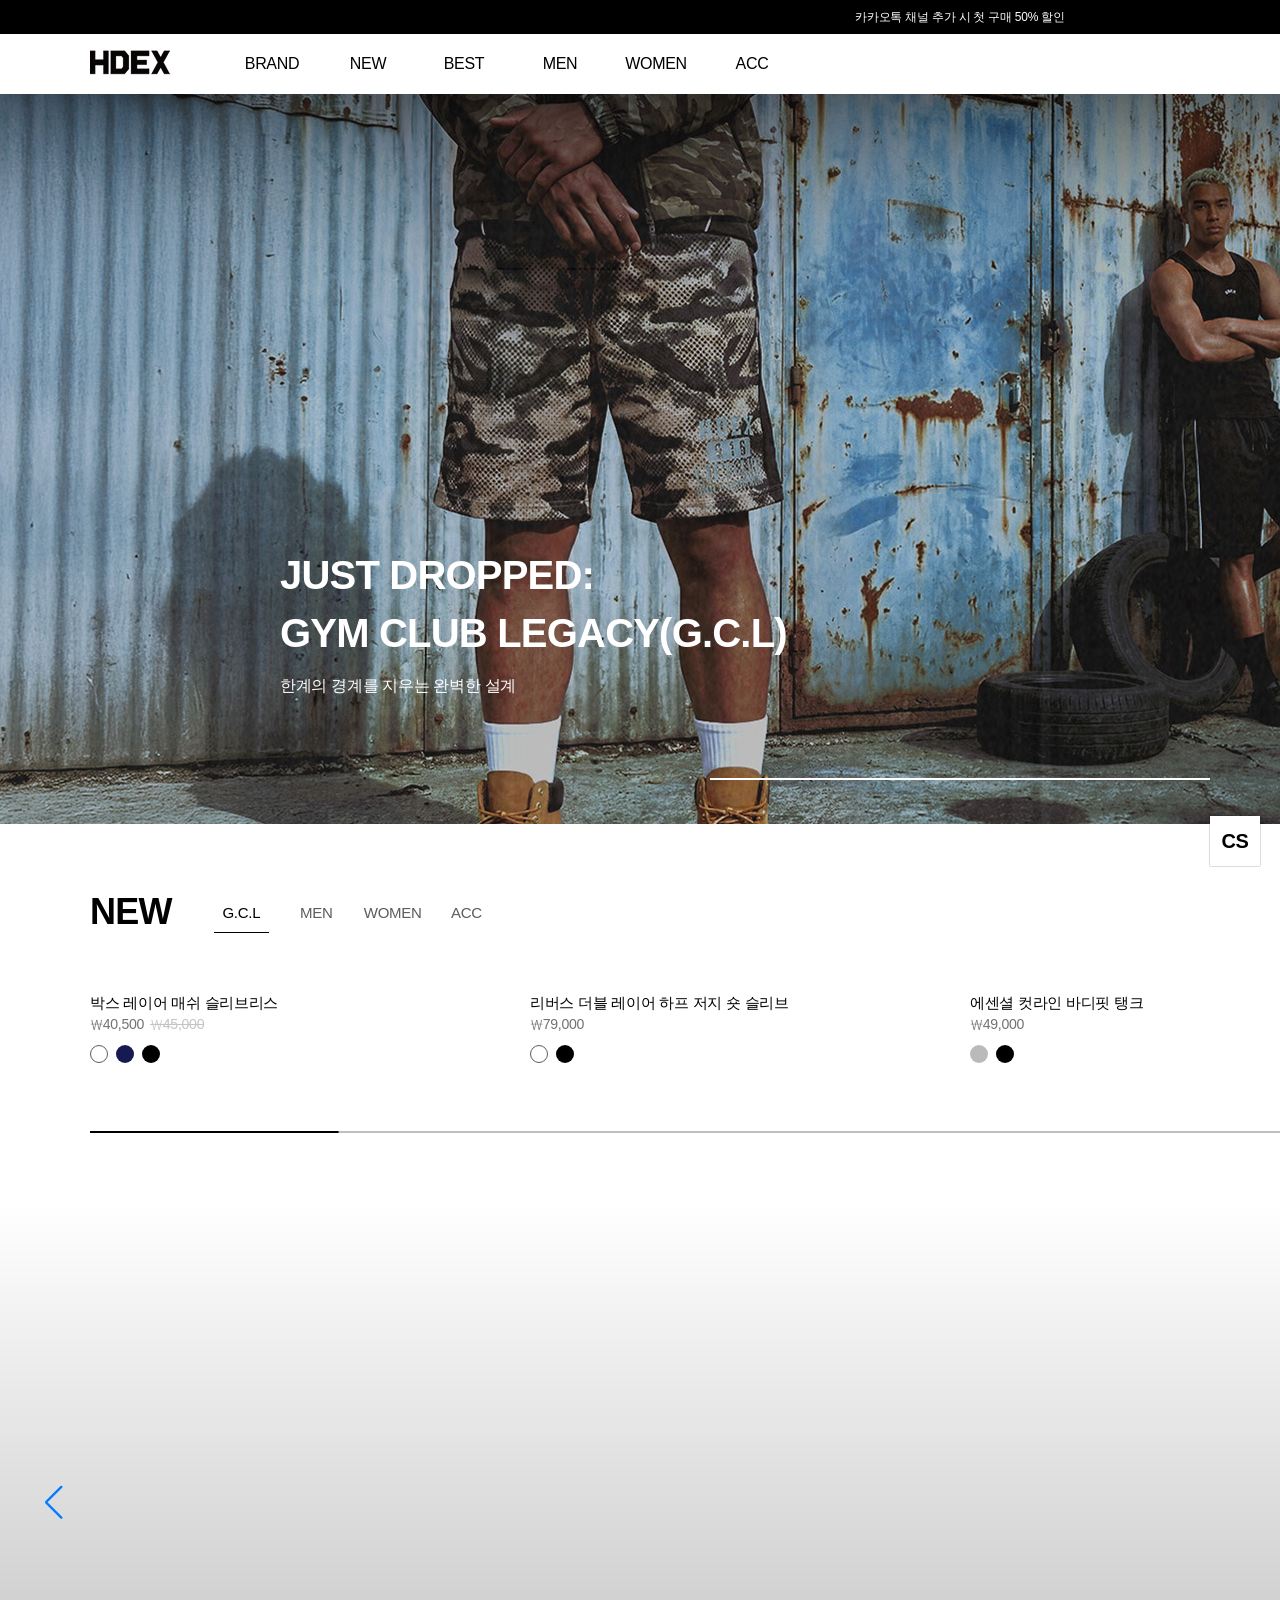
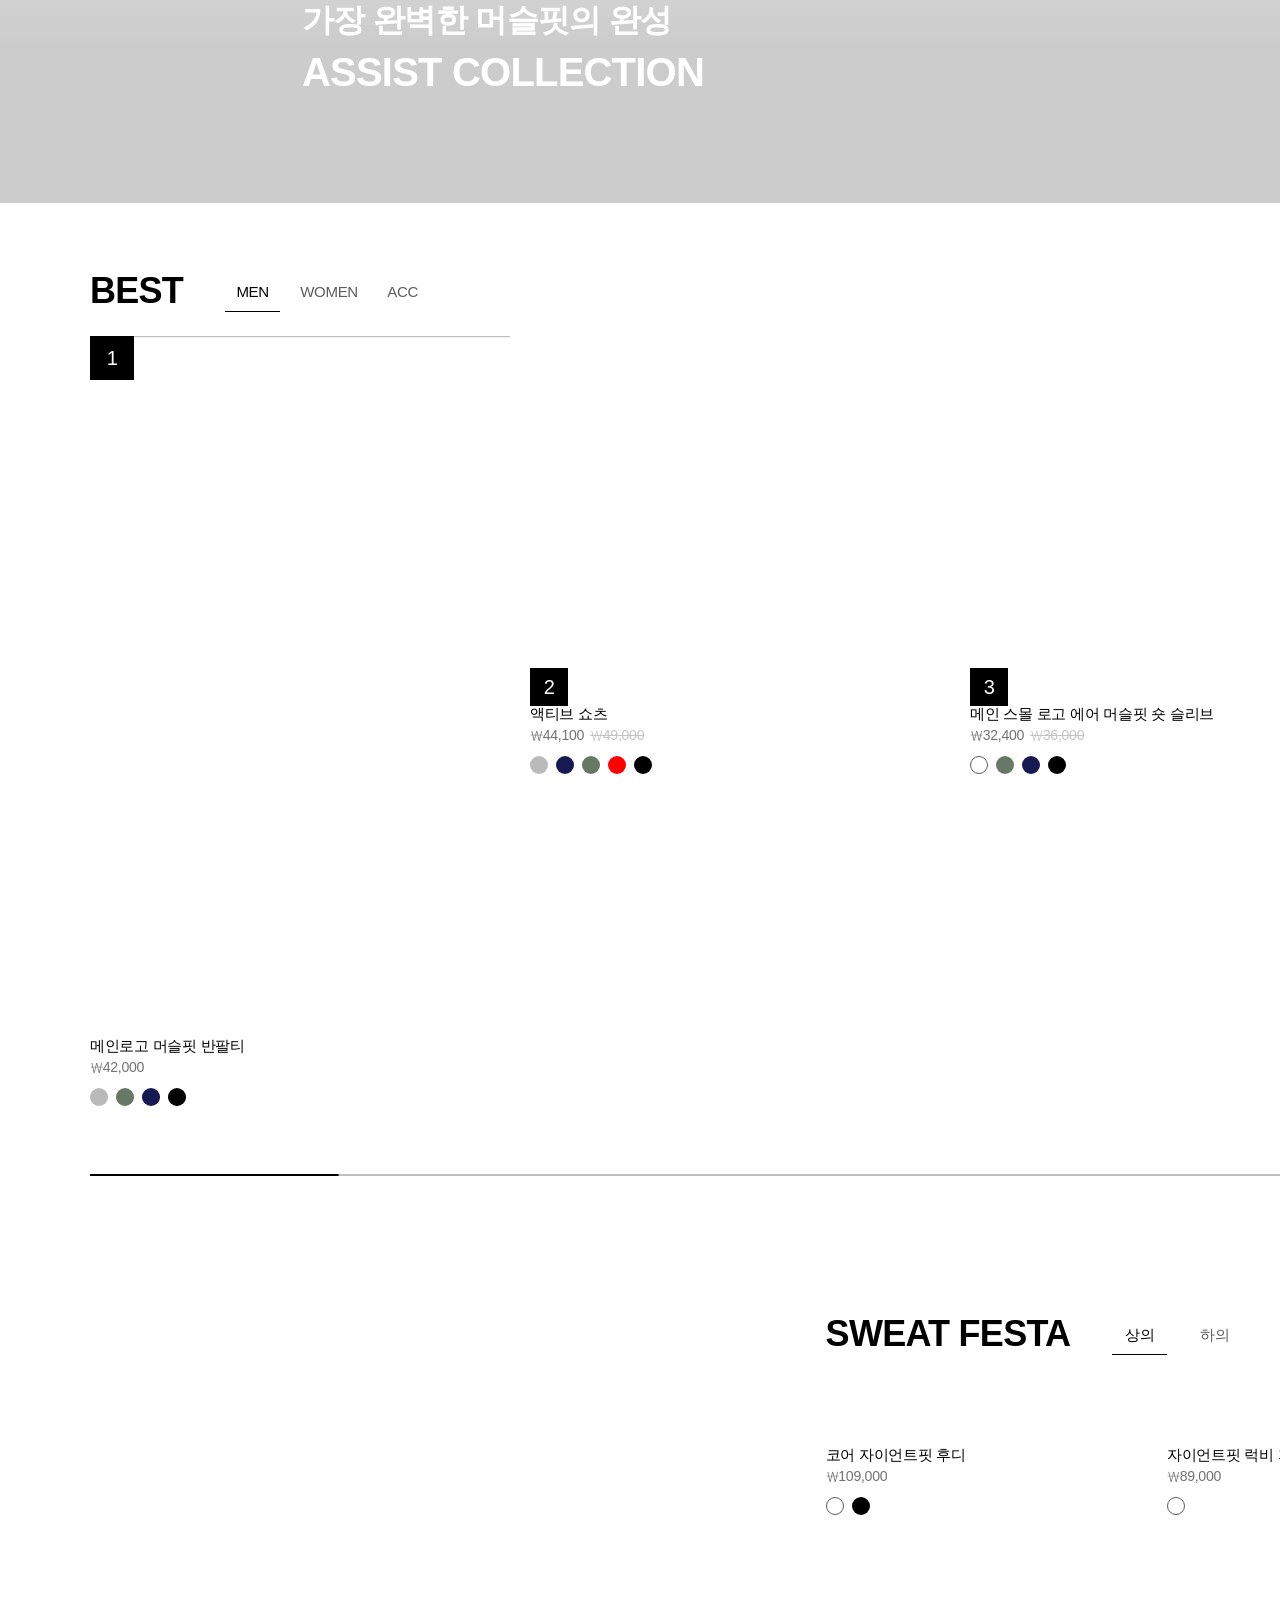
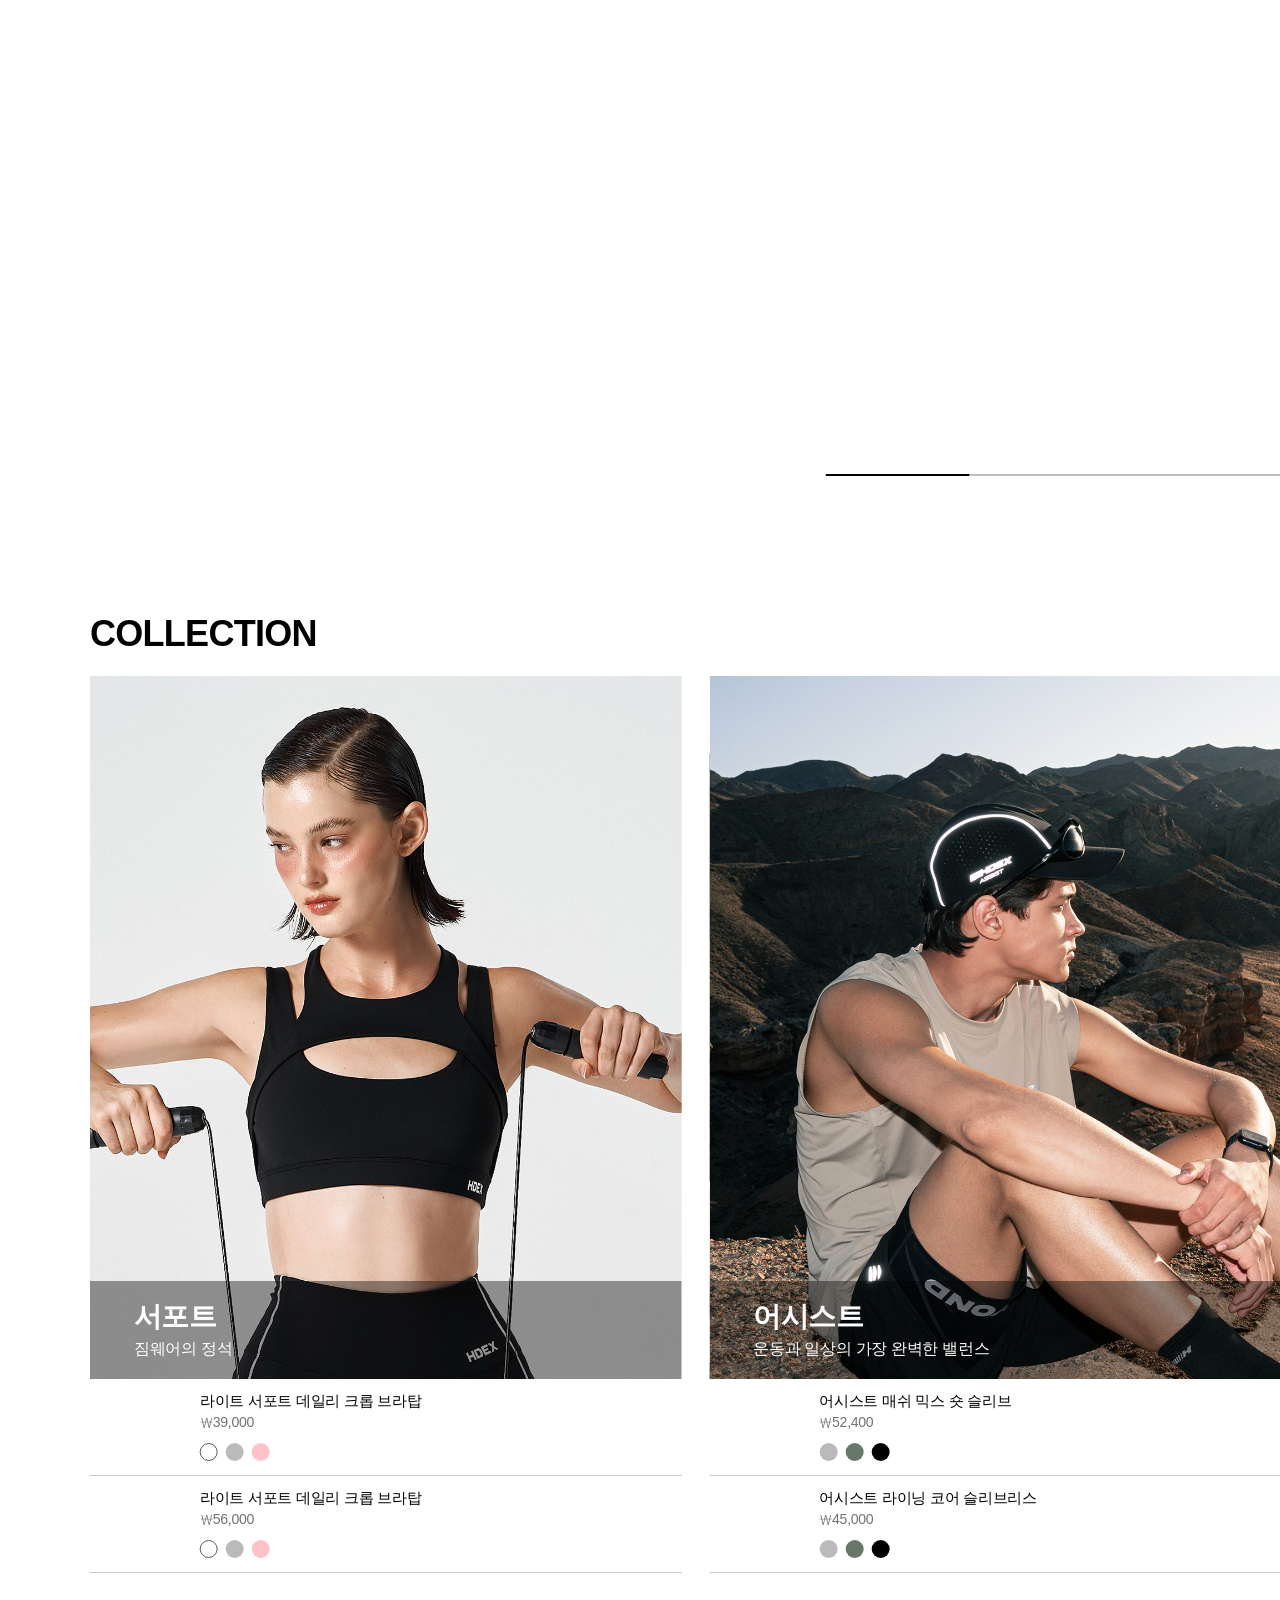
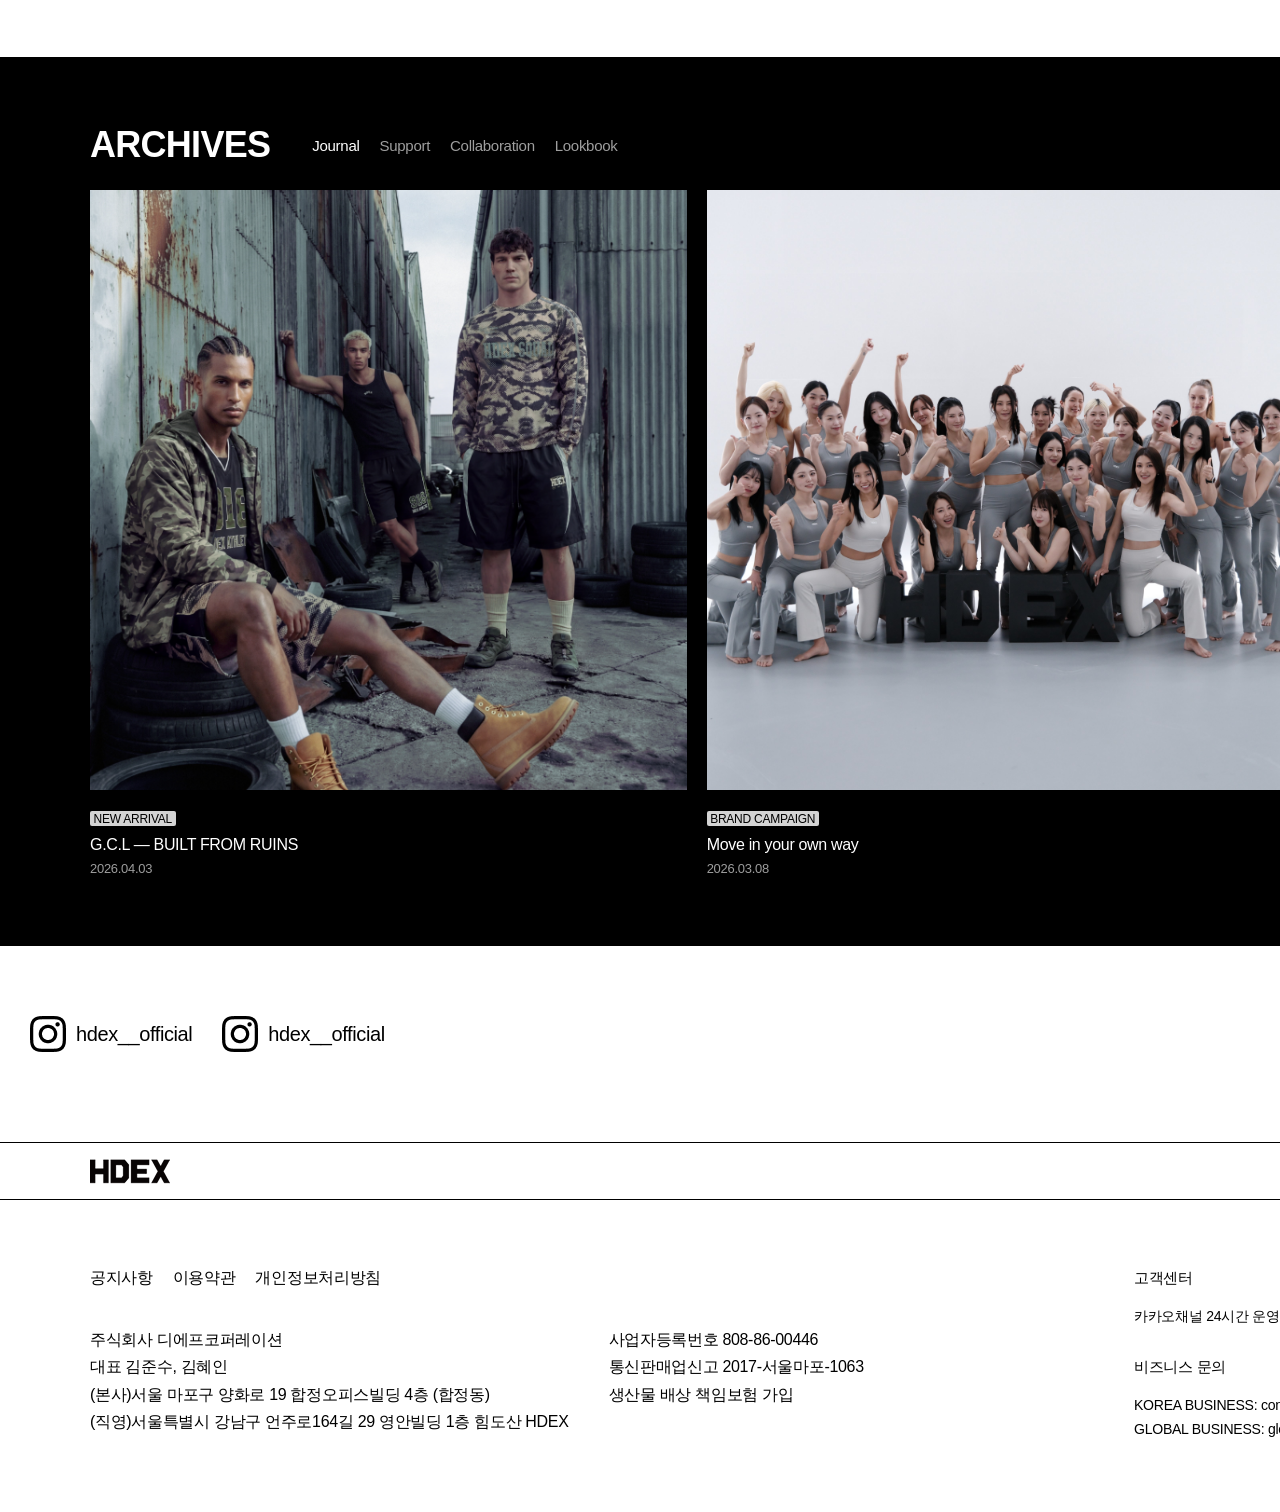
==== commit 2cafe17e: "0424" ====
--- a/index.html
+++ b/index.html
@@ -35,7 +35,13 @@
                 <div id="logo_gnb">
                     <h1><a href="#"><img src="./images/commom/logo.png" alt="hdex"></a></h1>
                     <nav class="gnb_wrap">
-                        <span class="menu_back"></span>
+                        <span class="menu_back">
+                            <span class="meun_bnr">
+                                <span>10% OFF</span>
+                                <span>G.C.L 카모 매쉬 라인</span>
+                                <span>밀리터리 무드의 쿨링 퍼포먼스</span>
+                            </span>
+                        </span>
                         <ul class="gnb">
                             <li>
                                 <a href="#">BRAND</a>
@@ -202,7 +208,7 @@
                                 <div class="swiper-slide slide1">
                                     <a href="#">
                                         <p class="potho"><img src="./images/product/new_glc_001.jpg" alt=""></p>
-                                        <span class="details">
+                                        <div class="details">
                                             <h2>박스 레이어 매쉬 슬리브리스</h2>
                                             <p class="price"><span>₩40,500</span><del>₩45,000</del></p>
                                             <div class="thum_color_wrap">
@@ -210,52 +216,52 @@
                                                 <span class="thum_color nv"></span>
                                                 <span class="thum_color bk"></span>
                                             </div>
-                                        </span>
+                                        </div>
                                     </a>
                                 </div>
                                 <div class="swiper-slide slide2">
                                     <a href="#">
                                         <p class="potho"><img src="./images/product/new_glc_002.jpg" alt=""></p>
-                                        <span class="details">
+                                        <div class="details">
                                             <h2>리버스 더블 레이어 하프 저지 숏 슬리브</h2>
                                             <p class="price"><span>₩79,000</span></p>
                                             <div class="thum_color_wrap">
                                                 <span class="thum_color wh"></span>
                                                 <span class="thum_color bk"></span>
                                             </div>
-                                        </span>
+                                        </div>
                                     </a>
                                 </div>
                                 <div class="swiper-slide slide3">
                                     <a href="#">
                                         <p class="potho"><img src="./images/product/new_glc_003.jpg" alt=""></p>
-                                        <span class="details">
+                                        <div class="details">
                                             <h2>에센셜 컷라인 바디핏 탱크</h2>
                                             <p class="price"><span>₩49,000</span></p>
                                             <div class="thum_color_wrap">
                                                 <span class="thum_color gr"></span>
                                                 <span class="thum_color bk"></span>
                                             </div>
-                                        </span>
+                                        </div>
                                     </a>
                                 </div>
                                 <div class="swiper-slide slide4">
                                     <a href="#">
                                         <p class="potho"><img src="./images/product/new_glc_004.jpg" alt=""></p>
-                                        <span class="details">
+                                        <div class="details">
                                             <h2>코어 백로고 자이언트핏 워싱 숏 슬리브</h2>
                                             <p class="price"><span>₩59,000</span></p>
                                             <div class="thum_color_wrap">
                                                 <span class="thum_color wh"></span>
                                                 <span class="thum_color bk"></span>
                                             </div>
-                                        </span>
+                                        </div>
                                     </a>
                                 </div>
                                 <div class="swiper-slide slide5">
                                     <a href="#">
                                         <p class="potho"><img src="./images/product/new_glc_005.jpg" alt=""></p>
-                                        <span class="details">
+                                        <div class="details">
                                             <h2>리프트 스티치 래글런 숏 슬리브</h2>
                                             <p class="price"><span>₩49,000</span></p>
                                             <div class="thum_color_wrap">
@@ -263,13 +269,13 @@
                                                 <span class="thum_color gr"></span>
                                                 <span class="thum_color nv"></span>
                                             </div>
-                                        </span>
+                                        </div>
                                     </a>
                                 </div>
                                 <div class="swiper-slide slide6">
                                     <a href="#">
                                         <p class="potho"><img src="./images/product/new_glc_006.jpg" alt=""></p>
-                                        <span class="details">
+                                        <div class="details">
                                             <h2>메가 와이드 슬리브리스</h2>
                                             <p class="price"><span>₩40,500</span><del>₩45,000</del></p>
                                             <div class="thum_color_wrap">
@@ -277,20 +283,20 @@
                                                 <span class="thum_color nv"></span>
                                                 <span class="thum_color bk"></span>
                                             </div>
-                                        </span>
+                                        </div>
                                     </a>
                                 </div>
                                 <div class="swiper-slide slide7">
                                     <a href="#">
                                         <p class="potho"><img src="./images/product/new_glc_007.jpg" alt=""></p>
-                                        <span class="details">
+                                        <div class="details">
                                             <h2>스포티 컬러 블럭 하프 저지 숏 슬리브</h2>
                                             <p class="price"><span>₩79,000</span></p>
                                             <div class="thum_color_wrap">
                                                 <span class="thum_color wh"></span>
                                                 <span class="thum_color bk"></span>
                                             </div>
-                                        </span>
+                                        </div>
                                     </a>
                                 </div>
                             </div>
@@ -305,78 +311,78 @@
                                 <div class="swiper-slide slide1">
                                     <a href="#">
                                         <p class="potho"><img src="./images/product/new_men_001.jpg" alt=""></p>
-                                        <span class="details">
+                                        <div class="details">
                                             <h2>에어로 테크 숏 슬리브</h2>
                                             <p class="price"><span>₩35,100</span><del>₩39,000</del></p>
                                             <div class="thum_color_wrap">
                                                 <span class="thum_color gr"></span>
                                                 <span class="thum_color bk"></span>
                                             </div>
-                                        </span>
+                                        </div>
                                     </a>
                                 </div>
                                 <div class="swiper-slide slide2">
                                     <a href="#">
                                         <p class="potho"><img src="./images/product/new_men_002.jpg" alt=""></p>
-                                        <span class="details">
+                                        <div class="details">
                                             <h2>벨로 라이트 숏 슬리브</h2>
                                             <p class="price"><span>₩35,100</span><del>₩39,000</del></p>
                                             <div class="thum_color_wrap">
                                                 <span class="thum_color wh"></span>
                                                 <span class="thum_color bk"></span>
                                             </div>
-                                        </span>
+                                        </div>
                                     </a>
                                 </div>
                                 <div class="swiper-slide slide3">
                                     <a href="#">
                                         <p class="potho"><img src="./images/product/new_men_003.jpg" alt=""></p>
-                                        <span class="details">
+                                        <div class="details">
                                             <h2>어시스트 경량 패커블 하프 집업</h2>
                                             <p class="price"><span>₩84,500</span><del>₩89,000</del></p>
                                             <div class="thum_color_wrap">
                                                 <span class="thum_color kk"></span>
                                                 <span class="thum_color bk"></span>
                                             </div>
-                                        </span>
+                                        </div>
                                     </a>
                                 </div>
                                 <div class="swiper-slide slide4">
                                     <a href="#">
                                         <p class="potho"><img src="./images/product/new_men_004.jpg" alt=""></p>
-                                        <span class="details">
+                                        <div class="details">
                                             <h2>투인원 벨로 라이트 쇼츠</h2>
                                             <p class="price"><span>₩62,100</span><del>₩69,000</del></p>
                                             <div class="thum_color_wrap">
                                                 <span class="thum_color kk"></span>
                                                 <span class="thum_color bk"></span>
                                             </div>
-                                        </span>
+                                        </div>
                                     </a>
                                 </div>
                                 <div class="swiper-slide slide5">
                                     <a href="#">
                                         <p class="potho"><img src="./images/product/new_men_005.jpg" alt=""></p>
-                                        <span class="details">
+                                        <div class="details">
                                             <h2>어시스트 투인원 립스탑 쇼츠</h2>
                                             <p class="price"><span>₩58,500</span><del>₩65,000</del></p>
                                             <div class="thum_color_wrap">
                                                 <span class="thum_color gr"></span>
                                                 <span class="thum_color bk"></span>
                                             </div>
-                                        </span>
+                                        </div>
                                     </a>
                                 </div>
                                 <div class="swiper-slide slide6">
                                     <a href="#">
                                         <p class="potho"><img src="./images/product/new_men_006.jpg" alt=""></p>
-                                        <span class="details">
+                                        <div class="details">
                                             <h2>어시스트 매쉬 포켓 바이커 쇼츠 </h2>
                                             <p class="price"><span>₩46,500</span><del>₩49,000</del></p>
                                             <div class="thum_color_wrap">
                                                 <span class="thum_color bk"></span>
                                             </div>
-                                        </span>
+                                        </div>
                                     </a>
                                 </div>
                             </div>
@@ -391,21 +397,21 @@
                                 <div class="swiper-slide slide1">
                                     <a href="#">
                                         <p class="potho"><img src="./images/product/new_women_001.jpg" alt=""></p>
-                                        <span class="details">
-                                        <h2>컬렉티브 숏 슬리브</h2>
-                                        <p class="price"><span>₩45,000</span></p>
-                                        <div class="thum_color_wrap">
-                                            <span class="thum_color wh"></span>
-                                            <span class="thum_color gr"></span>
-                                            <span class="thum_color gr"></span>
-                                        </div>
-                                    </span>
+                                        <div class="details">
+                                            <h2>컬렉티브 숏 슬리브</h2>
+                                            <p class="price"><span>₩45,000</span></p>
+                                            <div class="thum_color_wrap">
+                                                <span class="thum_color wh"></span>
+                                                <span class="thum_color gr"></span>
+                                                <span class="thum_color gr"></span>
+                                            </div>
+                                        </div>
                                     </a>
                                 </div>
                                 <div class="swiper-slide slide2">
                                     <a href="#">
                                         <p class="potho"><img src="./images/product/new_women_002.jpg" alt=""></p>
-                                        <span class="details">
+                                        <div class="details">
                                             <h2>크라운 래글런 슬림핏 숏 슬리브</h2>
                                             <p class="price"><span>₩39,000</span></p>
                                             <div class="thum_color_wrap">
@@ -413,52 +419,52 @@
                                                 <span class="thum_color gr"></span>
                                                 <span class="thum_color gr"></span>
                                             </div>
-                                        </span>
+                                        </div>
                                     </a>
                                 </div>
                                 <div class="swiper-slide slide3">
                                     <a href="#">
                                         <p class="potho"><img src="./images/product/new_women_003.jpg" alt=""></p>
-                                        <span class="details">
+                                        <div class="details">
                                             <h2>엑스퍼트 스티치 라인 브라탑</h2>
                                             <p class="price"><span>₩49,000</span></p>
                                             <div class="thum_color_wrap">
                                                 <span class="thum_color gr"></span>
                                                 <span class="thum_color bk"></span>
                                             </div>
-                                        </span>
+                                        </div>
                                     </a>
                                 </div>
                                 <div class="swiper-slide slide4">
                                     <a href="#">
                                         <p class="potho"><img src="./images/product/new_women_004.jpg" alt=""></p>
-                                        <span class="details">
+                                        <div class="details">
                                             <h2>서포트 크로스 라인 브라탑</h2>
                                             <p class="price"><span>₩49,000</span></p>
                                             <div class="thum_color_wrap">
                                                 <span class="thum_color wh"></span>
                                                 <span class="thum_color bk"></span>
                                             </div>
-                                        </span>
+                                        </div>
                                     </a>
                                 </div>
                                 <div class="swiper-slide slide5">
                                     <a href="#">
                                         <p class="potho"><img src="./images/product/new_women_005.jpg" alt=""></p>
-                                        <span class="details">
+                                        <div class="details">
                                             <h2>리브드 스티치 숏 슬리브</h2>
                                             <p class="price"><span>₩42,000</span></p>
                                             <div class="thum_color_wrap">
                                                 <span class="thum_color wh"></span>
                                                 <span class="thum_color bk"></span>
                                             </div>
-                                        </span>
+                                        </div>
                                     </a>
                                 </div>
                                 <div class="swiper-slide slide6">
                                     <a href="#">
                                         <p class="potho"><img src="./images/product/new_women_006.jpg" alt=""></p>
-                                        <span class="details">
+                                        <div class="details">
                                             <h2>스타 사틴 크롭 숏 슬리브</h2>
                                             <p class="price"><span>₩52,000</span></p>
                                             <div class="thum_color_wrap">
@@ -466,26 +472,26 @@
                                                 <span class="thum_color pk"></span>
                                                 <span class="thum_color pk"></span>
                                             </div>
-                                        </span>
+                                        </div>
                                     </a>
                                 </div>
                                 <div class="swiper-slide slide7">
                                     <a href="#">
                                         <p class="potho"><img src="./images/product/new_women_007.jpg" alt=""></p>
-                                        <span class="details">
+                                        <div class="details">
                                             <h2>스쿼드 넘버8 저지 숏 슬리브</h2>
                                             <p class="price"><span>₩52,000</span></p>
                                             <div class="thum_color_wrap">
                                                 <span class="thum_color bk"></span>
                                                 <span class="thum_color bk"></span>
                                             </div>
-                                        </span>
+                                        </div>
                                     </a>
                                 </div>
                                 <div class="swiper-slide slide8">
                                     <a href="#">
                                         <p class="potho"><img src="./images/product/new_women_008.jpg" alt=""></p>
-                                        <span class="details">
+                                        <div class="details">
                                             <h2>클리어 916 링거 크롭 숏 슬리브</h2>
                                             <p class="price"><span>₩42,000</span></p>
                                             <div class="thum_color_wrap">
@@ -493,7 +499,7 @@
                                                 <span class="thum_color gr"></span>
                                                 <span class="thum_color bk"></span>
                                             </div>
-                                        </span>
+                                        </div>
                                     </a>
                                 </div>
                             </div>
@@ -508,64 +514,64 @@
                                 <div class="swiper-slide slide1">
                                     <a href="#">
                                         <p class="potho"><img src="./images/product/new_acc_001.jpg" alt=""></p>
-                                        <span class="details">
-                                        <h2>어시스트 리플렉티브 헤드 밴드</h2>
-                                        <p class="price"><span>₩22,800</span><del>₩24,000</del></p>
-                                        <div class="thum_color_wrap">
-                                            <span class="thum_color bk"></span>
-                                        </div>
-                                    </span>
+                                        <div class="details">
+                                            <h2>어시스트 리플렉티브 헤드 밴드</h2>
+                                            <p class="price"><span>₩22,800</span><del>₩24,000</del></p>
+                                            <div class="thum_color_wrap">
+                                                <span class="thum_color bk"></span>
+                                            </div>
+                                        </div>
                                     </a>
                                 </div>
                                 <div class="swiper-slide slide2">
                                     <a href="#">
                                         <p class="potho"><img src="./images/product/new_acc_002.jpg" alt=""></p>
-                                        <span class="details">
-                                        <h2>어시스트 리플렉티브 헤드 밴드</h2>
-                                        <p class="price"><span>₩22,800</span><del>₩24,000</del></p>
-                                        <div class="thum_color_wrap">
-                                            <span class="thum_color bk"></span>
-                                        </div>
-                                    </span>
+                                        <div class="details">
+                                            <h2>어시스트 리플렉티브 헤드 밴드</h2>
+                                            <p class="price"><span>₩22,800</span><del>₩24,000</del></p>
+                                            <div class="thum_color_wrap">
+                                                <span class="thum_color bk"></span>
+                                            </div>
+                                        </div>
                                     </a>
                                 </div>
                                 <div class="swiper-slide slide3">
                                     <a href="#">
                                         <p class="potho"><img src="./images/product/new_acc_003.jpg" alt=""></p>
-                                        <span class="details">
-                                        <h2>어시스트 파이브 토 삭스</h2>
-                                        <p class="price"><span>₩10,800</span><del>₩12,000</del></p>
-                                        <div class="thum_color_wrap">
-                                            <span class="thum_color wh"></span>
-                                            <span class="thum_color bk"></span>
-                                        </div>
-                                    </span>
+                                        <div class="details">
+                                            <h2>어시스트 파이브 토 삭스</h2>
+                                            <p class="price"><span>₩10,800</span><del>₩12,000</del></p>
+                                            <div class="thum_color_wrap">
+                                                <span class="thum_color wh"></span>
+                                                <span class="thum_color bk"></span>
+                                            </div>
+                                        </div>
                                     </a>
                                 </div>
                                 <div class="swiper-slide slide4">
                                     <a href="#">
                                         <p class="potho"><img src="./images/product/new_acc_004.jpg" alt=""></p>
-                                        <span class="details">
-                                        <h2>어시스트 다잉 크루 삭스</h2>
-                                        <p class="price"><span>₩10,800</span><del>₩12,000</del></p>
-                                        <div class="thum_color_wrap">
-                                            <span class="thum_color nv"></span>
-                                            <span class="thum_color kk"></span>
-                                        </div>
-                                    </span>
+                                        <div class="details">
+                                            <h2>어시스트 다잉 크루 삭스</h2>
+                                            <p class="price"><span>₩10,800</span><del>₩12,000</del></p>
+                                            <div class="thum_color_wrap">
+                                                <span class="thum_color nv"></span>
+                                                <span class="thum_color kk"></span>
+                                            </div>
+                                        </div>
                                     </a>
                                 </div>
                                 <div class="swiper-slide slide5">
                                     <a href="#">
                                         <p class="potho"><img src="./images/product/new_acc_005.jpg" alt=""></p>
-                                        <span class="details">
-                                        <h2>어시스트 리플렉티브 라이트 러닝 캡</h2>
-                                        <p class="price"><span>₩39,600</span><del>₩44,000</del></p>
-                                        <div class="thum_color_wrap">
-                                            <span class="thum_color gy"></span>
-                                            <span class="thum_color kk"></span>
-                                        </div>
-                                    </span>
+                                        <div class="details">
+                                            <h2>어시스트 리플렉티브 라이트 러닝 캡</h2>
+                                            <p class="price"><span>₩39,600</span><del>₩44,000</del></p>
+                                            <div class="thum_color_wrap">
+                                                <span class="thum_color gy"></span>
+                                                <span class="thum_color kk"></span>
+                                            </div>
+                                        </div>
                                     </a>
                                 </div>
                             </div>
@@ -619,7 +625,7 @@
                                     <a href="#">
                                         <span class="best_num">1</span>
                                         <p class="potho"><img src="./images/product/best_men_001.jpg" alt=""></p>
-                                        <span class="details">
+                                        <div class="details">
                                             <h2>메인로고 머슬핏 반팔티</h2>
                                             <p class="price"><span>₩42,000</span></p>
                                             <div class="thum_color_wrap">
@@ -628,14 +634,14 @@
                                                 <span class="thum_color nv"></span>
                                                 <span class="thum_color bk"></span>
                                             </div>
-                                        </span>
+                                        </div>
                                     </a>
                                 </div>
                                 <div class="swiper-slide slide2">
                                     <a href="#">
                                         <span class="best_num">2</span>
                                         <p class="potho"><img src="./images/product/best_men_002.jpg" alt=""></p>
-                                        <span class="details">
+                                        <div class="details">
                                             <h2>액티브 쇼츠</h2>
                                             <p class="price"><span>₩44,100</span><del>₩49,000</del></p>
                                             <div class="thum_color_wrap">
@@ -645,14 +651,14 @@
                                                 <span class="thum_color rd"></span>
                                                 <span class="thum_color bk"></span>
                                             </div>
-                                        </span>
+                                        </div>
                                     </a>
                                 </div>
                                 <div class="swiper-slide slide3">
                                     <a href="#">
                                         <span class="best_num">3</span>
                                         <p class="potho"><img src="./images/product/best_men_003.jpg" alt=""></p>
-                                        <span class="details">
+                                        <div class="details">
                                             <h2>메인 스몰 로고 에어 머슬핏 숏 슬리브</h2>
                                             <p class="price"><span>₩32,400</span><del>₩36,000</del></p>
                                             <div class="thum_color_wrap">
@@ -661,63 +667,63 @@
                                                 <span class="thum_color nv"></span>
                                                 <span class="thum_color bk"></span>
                                             </div>
-                                        </span>
+                                        </div>
                                     </a>
                                 </div>
                                 <div class="swiper-slide slide4">
                                     <a href="#">
                                         <span class="best_num">4</span>
                                         <p class="potho"><img src="./images/product/best_men_004.jpg" alt=""></p>
-                                        <span class="details">
+                                        <div class="details">
                                             <h2>액티브 팬츠</h2>
                                             <p class="price"><span>₩44,200</span><del>₩59,000</del></p>
                                             <div class="thum_color_wrap">
                                                 <span class="thum_color gr"></span>
                                                 <span class="thum_color bk"></span>
                                             </div>
-                                        </span>
+                                        </div>
                                     </a>
                                 </div>
                                 <div class="swiper-slide slide5">
                                     <a href="#">
                                         <span class="best_num">5</span>
                                         <p class="potho"><img src="./images/product/best_men_005.jpg" alt=""></p>
-                                        <span class="details">
+                                        <div class="details">
                                             <h2>메인 스몰 로고 슬리브리스</h2>
                                             <p class="price"><span>₩35,100</span><del>₩39,000</del></p>
                                             <div class="thum_color_wrap">
                                                 <span class="thum_color wh"></span>
                                                 <span class="thum_color bk"></span>
                                             </div>
-                                        </span>
+                                        </div>
                                     </a>
                                 </div>
                                 <div class="swiper-slide slide6">
                                     <a href="#">
                                         <span class="best_num">6</span>
                                         <p class="potho"><img src="./images/product/best_men_006.jpg" alt=""></p>
-                                        <span class="details">
+                                        <div class="details">
                                             <h2>파인 모션 와플 숏 슬리브</h2>
                                             <p class="price"><span>₩35,100</span><del>₩39,000</del></p>
                                             <div class="thum_color_wrap">
                                                 <span class="thum_color kk"></span>
                                                 <span class="thum_color bk"></span>
                                             </div>
-                                        </span>
+                                        </div>
                                     </a>
                                 </div>
                                 <div class="swiper-slide slide7">
                                     <a href="#">
                                         <span class="best_num">7</span>
                                         <p class="potho"><img src="./images/product/best_men_007.jpg" alt=""></p>
-                                        <span class="details">
+                                        <div class="details">
                                             <h2>이지 프레쉬 숏 슬리브</h2>
                                             <p class="price"><span>₩35,100</span><del>₩39,000</del></p>
                                             <div class="thum_color_wrap">
                                                 <span class="thum_color wh"></span>
                                                 <span class="thum_color bk"></span>
                                             </div>
-                                        </span>
+                                        </div>
                                     </a>
                                 </div>
                             </div>
@@ -733,7 +739,7 @@
                                     <a href="#">
                                         <span class="best_num">1</span>
                                         <p class="potho"><img src="./images/product/best_women_001.jpg" alt=""></p>
-                                        <span class="details">
+                                        <div class="details">
                                             <h2>우먼스 릴렉스핏 배색 크롭탑</h2>
                                             <p class="price"><span>₩32,000</span></p>
                                             <div class="thum_color_wrap">
@@ -742,55 +748,55 @@
                                                 <span class="thum_color br"></span>
                                                 <span class="thum_color bk"></span>
                                             </div>
-                                        </span>
+                                        </div>
                                     </a>
                                 </div>
                                 <div class="swiper-slide slide2">
                                     <a href="#">
                                         <span class="best_num">2</span>
                                         <p class="potho"><img src="./images/product/best_women_002.jpg" alt=""></p>
-                                        <span class="details">
+                                        <div class="details">
                                             <h2>우먼스 라운드 크롭 후디 집업</h2>
                                             <p class="price"><span>₩74,000</span></p>
                                             <div class="thum_color_wrap">
                                                 <span class="thum_color kk"></span>
                                                 <span class="thum_color bk"></span>
                                             </div>
-                                        </span>
+                                        </div>
                                     </a>
                                 </div>
                                 <div class="swiper-slide slide3">
                                     <a href="#">
                                         <span class="best_num">3</span>
                                         <p class="potho"><img src="./images/product/best_women_003.jpg" alt=""></p>
-                                        <span class="details">
+                                        <div class="details">
                                             <h2>우먼스 서포트 부츠컷 레깅스</h2>
                                             <p class="price"><span>₩49,000</span></p>
                                             <div class="thum_color_wrap">
                                                 <span class="thum_color bk"></span>
                                             </div>
-                                        </span>
+                                        </div>
                                     </a>
                                 </div>
                                 <div class="swiper-slide slide4">
                                     <a href="#">
                                         <span class="best_num">4</span>
                                         <p class="potho"><img src="./images/product/best_women_004.jpg" alt=""></p>
-                                        <span class="details">
+                                        <div class="details">
                                             <h2>바시티 숏 슬리브</h2>
                                             <p class="price"><span>₩39,000</span></p>
                                             <div class="thum_color_wrap">
                                                 <span class="thum_color wh"></span>
                                                 <span class="thum_color bk"></span>
                                             </div>
-                                        </span>
+                                        </div>
                                     </a>
                                 </div>
                                 <div class="swiper-slide slide5">
                                     <a href="#">
                                         <span class="best_num">5</span>
                                         <p class="potho"><img src="./images/product/best_women_005.jpg" alt=""></p>
-                                        <span class="details">
+                                        <div class="details">
                                             <h2>몬드 릴렉스핏 크롭 티셔츠</h2>
                                             <p class="price"><span>₩32,000</span></p>
                                             <div class="thum_color_wrap">
@@ -799,35 +805,35 @@
                                                 <span class="thum_color br"></span>
                                                 <span class="thum_color bk"></span>
                                             </div>
-                                        </span>
+                                        </div>
                                     </a>
                                 </div>
                                 <div class="swiper-slide slide6">
                                     <a href="#">
                                         <span class="best_num">6</span>
                                         <p class="potho"><img src="./images/product/best_women_006.jpg" alt=""></p>
-                                        <span class="details">
+                                        <div class="details">
                                             <h2>우먼스 메인 빅 로고 조거팬츠</h2>
                                             <p class="price"><span>₩85,000</span></p>
                                             <div class="thum_color_wrap">
                                                 <span class="thum_color gr"></span>
                                                 <span class="thum_color bk"></span>
                                             </div>
-                                        </span>
+                                        </div>
                                     </a>
                                 </div>
                                 <div class="swiper-slide slide7">
                                     <a href="#">
                                         <span class="best_num">7</span>
                                         <p class="potho"><img src="./images/product/best_women_007.jpg" alt=""></p>
-                                        <span class="details">
+                                        <div class="details">
                                             <h2>우먼스 인헨스 몬드 크롭탑</h2>
                                             <p class="price"><span>₩29,000</span></p>
                                             <div class="thum_color_wrap">
                                                 <span class="thum_color wh"></span>
                                                 <span class="thum_color bk"></span>
                                             </div>
-                                        </span>
+                                        </div>
                                     </a>
                                 </div>
                             </div>
@@ -843,7 +849,7 @@
                                     <a href="#">
                                         <span class="best_num">1</span>
                                         <p class="potho"><img src="./images/product/best_acc_001.jpg" alt=""></p>
-                                        <span class="details">
+                                        <div class="details">
                                             <h2>메인로고 삭스</h2>
                                             <p class="price"><span>₩7,000</span></p>
                                             <div class="thum_color_wrap">
@@ -852,96 +858,96 @@
                                                 <span class="thum_color gr"></span>
                                                 <span class="thum_color bk"></span>
                                             </div>
-                                        </span>
+                                        </div>
                                     </a>
                                 </div>
                                 <div class="swiper-slide slide2">
                                     <a href="#">
                                         <span class="best_num">2</span>
                                         <p class="potho"><img src="./images/product/best_acc_002.jpg" alt=""></p>
-                                        <span class="details">
+                                        <div class="details">
                                             <h2>시그니처 로고 삭스</h2>
                                             <p class="price"><span>₩7,000</span></p>
                                             <div class="thum_color_wrap">
                                                 <span class="thum_color wh"></span>
                                                 <span class="thum_color gr"></span>
                                             </div>
-                                        </span>
+                                        </div>
                                     </a>
                                 </div>
                                 <div class="swiper-slide slide3">
                                     <a href="#">
                                         <span class="best_num">3</span>
                                         <p class="potho"><img src="./images/product/best_acc_003.jpg" alt=""></p>
-                                        <span class="details">
+                                        <div class="details">
                                             <h2>바이오맥스 하이 삭스</h2>
                                             <p class="price"><span>₩7,000</span></p>
                                             <div class="thum_color_wrap">
                                                 <span class="thum_color wh"></span>
                                                 <span class="thum_color bk"></span>
                                             </div>
-                                        </span>
+                                        </div>
                                     </a>
                                 </div>
                                 <div class="swiper-slide slide4">
                                     <a href="#">
                                         <span class="best_num">4</span>
                                         <p class="potho"><img src="./images/product/best_acc_004.jpg" alt=""></p>
-                                        <span class="details">
+                                        <div class="details">
                                             <h2>커스터마이징 패치</h2>
                                             <p class="price"><span>₩5,000</span></p>
                                             <div class="thum_color_wrap">
                                                 <span class="thum_color bk"></span>
                                             </div>
-                                        </span>
+                                        </div>
                                     </a>
                                 </div>
                                 <div class="swiper-slide slide5">
                                     <a href="#">
                                         <span class="best_num">5</span>
                                         <p class="potho"><img src="./images/product/best_acc_005.jpg" alt=""></p>
-                                        <span class="details">
+                                        <div class="details">
                                             <h2>바이오맥스 하이 삭스</h2>
                                             <p class="price"><span>₩7,000</span></p>
                                             <div class="thum_color_wrap">
                                                 <span class="thum_color wh"></span>
                                                 <span class="thum_color bk"></span>
                                             </div>
-                                        </span>
+                                        </div>
                                     </a>
                                 </div>
                                 <div class="swiper-slide slide6">
                                     <a href="#">
                                         <span class="best_num">6</span>
                                         <p class="potho"><img src="./images/product/best_acc_006.jpg" alt=""></p>
-                                        <span class="details">
+                                        <div class="details">
                                             <h2>프로 짐 코듀라 백팩 2.0 59L</h2>
                                             <p class="price"><span>₩260,000</span></p>
                                             <div class="thum_color_wrap">
                                                 <span class="thum_color bk"></span>
                                             </div>
-                                        </span>
+                                        </div>
                                     </a>
                                 </div>
                                 <div class="swiper-slide slide7">
                                     <a href="#">
                                         <span class="best_num">7</span>
                                         <p class="potho"><img src="./images/product/best_acc_007.jpg" alt=""></p>
-                                        <span class="details">
+                                        <div class="details">
                                             <h2>메인 스몰 로고 삭스</h2>
                                             <p class="price"><span>₩7,000</span></p>
                                             <div class="thum_color_wrap">
                                                 <span class="thum_color wh"></span>
                                                 <span class="thum_color bk"></span>
                                             </div>
-                                        </span>
+                                        </div>
                                     </a>
                                 </div>
                                 <div class="swiper-slide slide8">
                                     <a href="#">
                                         <span class="best_num">8</span>
                                         <p class="potho"><img src="./images/product/best_acc_008.jpg" alt=""></p>
-                                        <span class="details">
+                                        <div class="details">
                                             <h2>메인로고 스트라이프 삭스</h2>
                                             <p class="price"><span>₩7,000</span></p>
                                             <div class="thum_color_wrap">
@@ -949,7 +955,7 @@
                                                 <span class="thum_color rd"></span>
                                                 <span class="thum_color bk"></span>
                                             </div>
-                                        </span>
+                                        </div>
                                     </a>
                                 </div>
                             </div>
@@ -988,32 +994,32 @@
                                     <div class="swiper-slide slide1">
                                         <a href="#">
                                             <p class="potho"><img src="./images/product/festa_top_001.jpg" alt=""></p>
-                                            <span class="details">
+                                            <div class="details">
                                                 <h2>코어 자이언트핏 후디</h2>
                                                 <p class="price"><span>₩109,000</span></p>
                                                 <div class="thum_color_wrap">
                                                     <span class="thum_color wh"></span>
                                                     <span class="thum_color bk"></span>
                                                 </div>
-                                            </span>
+                                            </div>
                                         </a>
                                     </div>
                                     <div class="swiper-slide slide2">
                                         <a href="#">
                                             <p class="potho"><img src="./images/product/festa_top_002.jpg" alt=""></p>
-                                            <span class="details">
+                                            <div class="details">
                                                 <h2>자이언트핏 럭비 저지 롱 슬리브 (White)</h2>
                                                 <p class="price"><span>₩89,000</span></p>
                                                     <div class="thum_color_wrap">
                                                     <span class="thum_color wh"></span>
                                                 </div>
-                                            </span>
+                                            </div>
                                         </a>
                                     </div>
                                     <div class="swiper-slide slide3">
                                         <a href="#">
                                             <p class="potho"><img src="./images/product/festa_top_003.jpg" alt=""></p>
-                                            <span class="details">
+                                            <div class="details">
                                                 <h2>우먼스 심볼 후디 롱 슬리브 3 color</h2>
                                                 <p class="price"><span>₩49,000</span></p>
                                                 <div class="thum_color_wrap">
@@ -1021,38 +1027,38 @@
                                                     <span class="thum_color nv"></span>
                                                     <span class="thum_color bk"></span>
                                                 </div>
-                                            </span>
+                                            </div>
                                         </a>
                                     </div>
                                     <div class="swiper-slide slide4">
                                         <a href="#">
                                             <p class="potho"><img src="./images/product/festa_top_004.jpg" alt=""></p>
-                                            <span class="details">
+                                            <div class="details">
                                                 <h2>애슬레틱 스트라이프 니트</h2>
                                                 <p class="price"><span>₩98,000</span></p>
                                                 <div class="thum_color_wrap">
                                                     <span class="thum_color nv"></span>
                                                     <span class="thum_color gr"></span>
                                                 </div>
-                                            </span>
+                                            </div>
                                         </a>
                                     </div>
                                     <div class="swiper-slide slide5">
                                         <a href="#">
                                             <p class="potho"><img src="./images/product/festa_top_005.jpg" alt=""></p>
-                                            <span class="details">
+                                            <div class="details">
                                                 <h2>피그먼트 럭비 스웨트 셔츠</h2>
                                                 <p class="price"><span>₩98,000</span></p>
                                                 <div class="thum_color_wrap">
                                                     <span class="thum_color gr"></span>
                                                 </div>
-                                            </span>
+                                            </div>
                                         </a>
                                     </div>
                                     <div class="swiper-slide slide6">
                                         <a href="#">
                                             <p class="potho"><img src="./images/product/festa_top_006.jpg" alt=""></p>
-                                            <span class="details">
+                                            <div class="details">
                                                 <h2>오리진 컬러 블럭 스웨트 셔츠</h2>
                                                 <p class="price"><span>₩89,000</span></p>
                                                 <div class="thum_color_wrap">
@@ -1060,20 +1066,20 @@
                                                     <span class="thum_color rd"></span>
                                                     <span class="thum_color bk"></span>
                                                 </div>
-                                            </span>
+                                            </div>
                                         </a>
                                     </div>
                                     <div class="swiper-slide slide7">
                                         <a href="#">
                                             <p class="potho"><img src="./images/product/festa_top_007.jpg" alt=""></p>
-                                            <span class="details">
+                                            <div class="details">
                                                 <h2>윙드 로고 컬러 블럭 후디</h2>
                                                 <p class="price"><span>₩109,000</span></p>
                                                 <div class="thum_color_wrap">
                                                     <span class="thum_color nv"></span>
                                                     <span class="thum_color bk"></span>
                                                 </div>
-                                            </span>
+                                            </div>
                                         </a>
                                     </div>
                                 </div>
@@ -1088,32 +1094,32 @@
                                     <div class="swiper-slide slide1">
                                         <a href="#">
                                             <p class="potho"><img src="./images/product/festa_bottom_001.jpg" alt=""></p>
-                                            <span class="details">
+                                            <div class="details">
                                                 <h2>커브 리벳 스웨트 팬츠</h2>
                                                 <p class="price"><span>79,000</span></p>
                                                 <div class="thum_color_wrap">
                                                     <span class="thum_color nv"></span>
                                                 </div>
-                                            </span>
+                                            </div>
                                         </a>
                                     </div>
                                     <div class="swiper-slide slide2">
                                         <a href="#">
                                             <p class="potho"><img src="./images/product/festa_bottom_002.jpg" alt=""></p>
-                                            <span class="details">
+                                            <div class="details">
                                                 <h2>넘버8 컬러 라인 스웨트 쇼츠</h2>
                                                 <p class="price"><span>₩59,000</span></p>
                                                 <div class="thum_color_wrap">
                                                     <span class="thum_color wh"></span>
                                                     <span class="thum_color nv"></span>
                                                 </div>
-                                            </span>
+                                            </div>
                                         </a>
                                     </div>
                                     <div class="swiper-slide slide3">
                                         <a href="#">
                                             <p class="potho"><img src="./images/product/festa_bottom_003.jpg" alt=""></p>
-                                            <span class="details">
+                                            <div class="details">
                                                 <h2>커브 리벳 스웨트 팬츠</h2>
                                                 <p class="price"><span>₩79,000</span></p>
                                                 <div class="thum_color_wrap">
@@ -1121,26 +1127,26 @@
                                                     <span class="thum_color gr"></span>
                                                     <span class="thum_color nv"></span>
                                                 </div>
-                                            </span>
+                                            </div>
                                         </a>
                                     </div>
                                     <div class="swiper-slide slide4">
                                         <a href="#">
                                             <p class="potho"><img src="./images/product/festa_bottom_004.jpg" alt=""></p>
-                                            <span class="details">
+                                            <div class="details">
                                                 <h2>크랙 프린티드 트랙 팬츠</h2>
                                                 <p class="price"><span>₩62,100</span><del>₩69,000</del></p>
                                                 <div class="thum_color_wrap">
                                                     <span class="thum_color wh"></span>
                                                     <span class="thum_color bk"></span>
                                                 </div>
-                                            </span>
+                                            </div>
                                         </a>
                                     </div>
                                     <div class="swiper-slide slide5">
                                         <a href="#">
                                             <p class="potho"><img src="./images/product/festa_bottom_005.jpg" alt=""></p>
-                                            <span class="details">
+                                            <div class="details">
                                                 <h2>애슬레틱 85 스웨트 팬츠</h2>
                                                 <p class="price"><span>₩89,0000</span></p>
                                                 <div class="thum_color_wrap">
@@ -1148,20 +1154,20 @@
                                                     <span class="thum_color gr"></span>
                                                     <span class="thum_color bk"></span>
                                                 </div>
-                                            </span>
+                                            </div>
                                         </a>
                                     </div>
                                     <div class="swiper-slide slide6">
                                         <a href="#">
                                             <p class="potho"><img src="./images/product/festa_bottom_005.jpg" alt=""></p>
-                                            <span class="details">
+                                            <div class="details">
                                                 <h2>이지 커브드 트랙 스웨트 팬츠</h2>
                                                 <p class="price"><span>₩71,200</span><del>₩89,000</del></p>
                                                 <div class="thum_color_wrap">
                                                     <span class="thum_color gr"></span>
                                                     <span class="thum_color bk"></span>
                                                 </div>
-                                            </span>
+                                            </div>
                                         </a>
                                     </div>
                                 </div>
@@ -1194,18 +1200,18 @@
                             </a>
                             <a href="#" class="collec_product">
                                 <p class="collec_product_thum"><img src="./images/product/collection_001.jpg" alt=""></p>
-                                <span class="details">
+                                <div class="details">
                                     <h2>코어 리버스 자이언트핏 후디 집업</h2>
                                     <p class="price"><span>₩65,400</span><del>₩109,000</del></p>
                                     <div class="thum_color_wrap">
                                         <span class="thum_color gr"></span>
                                         <span class="thum_color nv"></span>
                                     </div>
-                                </span>
+                                </div>
                             </a>
                             <a href="#" class="collec_product">
                                 <p class="collec_product_thum"><img src="./images/product/collection_002.jpg" alt=""></p>
-                                <span class="details">
+                                <div class="details">
                                     <h2>자이언트핏 매쉬 버뮤다 쇼츠</h2>
                                     <p class="price"><span>₩62,000</span><del>₩109,000</del></p>
                                     <div class="thum_color_wrap">
@@ -1213,7 +1219,7 @@
                                         <span class="thum_color gr"></span>
                                         <span class="thum_color bk"></span>
                                     </div>
-                                </span>
+                                </div>
                             </a>
                         </div>
                         <div class="swiper-slide slide2">
@@ -1225,7 +1231,7 @@
                             </a>
                             <a href="#" class="collec_product">
                                 <p class="collec_product_thum"><img src="./images/product/collection_003.jpg" alt=""></p>
-                                <span class="details">
+                                <div class="details">
                                     <h2>라이트 서포트 데일리 크롭 브라탑</h2>
                                     <p class="price"><span>₩39,000</span></p>
                                         <div class="thum_color_wrap">
@@ -1233,11 +1239,11 @@
                                             <span class="thum_color gr"></span>
                                             <span class="thum_color pk"></span>
                                         </div>
-                                </span>
+                                </div>
                             </a>
                             <a href="#" class="collec_product">
                                 <p class="collec_product_thum"><img src="./images/product/collection_004.jpg" alt=""></p>
-                                <span class="details">
+                                <div class="details">
                                     <h2>라이트 서포트 데일리 크롭 브라탑</h2>
                                     <p class="price"><span>₩56,000</span></p>
                                     <div class="thum_color_wrap">
@@ -1245,7 +1251,7 @@
                                         <span class="thum_color gr"></span>
                                         <span class="thum_color pk"></span>
                                     </div>
-                                </span>
+                                </div>
                             </a>
                         </div>
                         <div class="swiper-slide slide3">
@@ -1257,7 +1263,7 @@
                             </a>
                             <a href="#" class="collec_product">
                                 <p class="collec_product_thum"><img src="./images/product/collection_005.jpg" alt=""></p>
-                                <span class="details">
+                                <div class="details">
                                     <h2>어시스트 매쉬 믹스 숏 슬리브</h2>
                                     <p class="price"><span>₩52,400</span></p>
                                     <div class="thum_color_wrap">
@@ -1265,11 +1271,11 @@
                                         <span class="thum_color kk"></span>
                                         <span class="thum_color bk"></span>
                                     </div>
-                                </span>
+                                </div>
                             </a>
                             <a href="#" class="collec_product">
                                 <p class="collec_product_thum"><img src="./images/product/collection_006.jpg" alt=""></p>
-                                <span class="details">
+                                <div class="details">
                                     <h2>어시스트 라이닝 코어 슬리브리스</h2>
                                     <p class="price"><span>₩45,000</span></p>
                                     <div class="thum_color_wrap">
@@ -1277,7 +1283,7 @@
                                         <span class="thum_color kk"></span>
                                         <span class="thum_color bk"></span>
                                     </div>
-                                </span>
+                                </div>
                             </a>
                         </div>
                         <div class="swiper-slide slide4">
@@ -1289,24 +1295,24 @@
                             </a>
                             <a href="#" class="collec_product">
                                 <p class="collec_product_thum"><img src="./images/product/collection_007.jpg" alt=""></p>
-                                <span class="details">
+                                <div class="details">
                                     <h2>프레임 머슬핏 후드 롱 슬리브</h2>
                                     <p class="price"><span>₩79,000</span></p>
                                     <div class="thum_color_wrap">
                                         <span class="thum_color bk"></span>
                                     </div>
-                                </span>
+                                </div>
                             </a>
                             <a href="#" class="collec_product">
                                 <p class="collec_product_thum"><img src="./images/product/collection_008.jpg" alt=""></p>
-                                <span class="details">
+                                <div class="details">
                                     <h2>스티치 워크 하이텐션 와이백 브라탑</h2>
                                     <p class="price"><span>₩49,000</span></p>
                                     <div class="thum_color_wrap">
                                         <span class="thum_color bk"></span>
                                         <span class="thum_color gr"></span>
                                     </div>
-                                </span>
+                                </div>
                             </a>
                         </div>
                         <div class="swiper-slide slide5">
@@ -1318,23 +1324,23 @@
                             </a>
                             <a href="#" class="collec_product">
                                 <p class="collec_product_thum"><img src="./images/product/collection_009.jpg" alt=""></p>
-                                <span class="details">
+                                <div class="details">
                                     <h2>소프트쉘 라이트 푸퍼 자켓</h2>
                                     <p class="price"><span>₩179,000</span></p>
                                     <div class="thum_color_wrap">
                                         <span class="thum_color bk"></span>
                                     </div>
-                                </span>
+                                </div>
                             </a>
                             <a href="#" class="collec_product">
                                 <p class="collec_product_thum"><img src="./images/product/collection_010.jpg" alt=""></p>
-                                <span class="details">
+                                <div class="details">
                                     <h2>웜히트 이지 하프 집업</h2>
                                     <p class="price"><span>₩89,000</span></p>
                                     <div class="thum_color_wrap">
                                         <span class="thum_color bk"></span>
                                     </div>
-                                </span>
+                                </div>
                             </a>
                         </div>
                     </div>
--- a/styles/common.css
+++ b/styles/common.css
@@ -4,7 +4,7 @@
 This CSS is part of a student project. 
 Any resemblance to real-world commercial sites is purely for design practice.
 */
-#wrap {}
+#wrap {min-width: 1920px;}
 #wrap header {width: 100%; background-color: #fff; position:sticky; left: 0; top: 0; width: 100%; z-index: 999;}
 #wrap #h_top {background-color: #000; text-align: center;}
 #wrap #h_top a {color: #fff; font-size: 0.75rem; line-height: 34px;}
@@ -31,6 +31,19 @@
     transform: translateX(-50%);
     z-index: 100;
 }
+header #h_bottom #logo_gnb .gnb_wrap .menu_back .meun_bnr span:nth-child(3) {font-size: 0.88rem; font-weight: 600; margin-bottom:20px;}
+header #h_bottom #logo_gnb .gnb_wrap .menu_back .meun_bnr span:nth-child(2) {font-size: 1.5rem; font-weight: 700; margin-bottom:12px;}
+header #h_bottom #logo_gnb .gnb_wrap .menu_back .meun_bnr span:nth-child(1) {font-size: 0.75rem; margin:12px 0;}
+header #h_bottom #logo_gnb .gnb_wrap .menu_back .meun_bnr > * {
+    color: #fff; font-weight: 500; 
+}
+header #h_bottom #logo_gnb .gnb_wrap .menu_back .meun_bnr {
+    position: absolute; top: 29px; right: 118px;
+    background-image: url(../images/menu_bnr_001.jpg);
+    background-size: cover; background-position: center;
+    width: 680px; height: 193px;
+    display: flex; flex-flow: column nowrap; justify-content: center; align-items: center; z-index: 500;
+}
 header #h_bottom #logo_gnb .gnb_wrap .gnb {display: flex; flex-flow: row nowrap; gap: 16px; position: relative;}
 header #h_bottom #logo_gnb .gnb_wrap .gnb > li {position: relative;}
 header #h_bottom #logo_gnb .gnb_wrap .gnb > li:hover > a {font-weight: 600;}
@@ -49,20 +62,30 @@
     display: none; flex-flow: row nowrap; gap: 16px;
     position: absolute;
 }
+header #h_bottom #logo_gnb .gnb_wrap .gnb > li .lnb > li {position: relative;}
+header #h_bottom #logo_gnb .gnb_wrap .gnb > li:last-child .lnb > li::after {height: 50px;}
+header #h_bottom #logo_gnb .gnb_wrap .gnb > li:last-child .lnb > li:last-child::after {padding-bottom: 50px;}
+header #h_bottom #logo_gnb .gnb_wrap .gnb > li .lnb > li::after {
+    content: ''; left: -100vh; top: 0; 
+    width: 300vh; height: 100%; display: block; 
+    position: absolute; z-index: -1;
+}
 header #h_bottom #logo_gnb .gnb_wrap .gnb > li .lnb {
     display: none; flex-flow: column nowrap;
     position: absolute;
-    top: 60px; left: 50%;
+    top: 60px; left: 50%; 
     transform: translateX(-50%);
     z-index: 400; 
+    /* padding: 0 100px; */
 }
 header #h_bottom #logo_gnb .gnb_wrap .gnb > li:nth-child(4) > .lnb > li > a,
 header #h_bottom #logo_gnb .gnb_wrap .gnb > li:nth-child(5) > .lnb > li > a {font-size: 0.94rem; font-weight: 500;}
-header #h_bottom #logo_gnb .gnb_wrap .gnb > li .lnb > li a {
+header #h_bottom #logo_gnb .gnb_wrap .gnb > li .lnb > li a:hover {font-weight: 600;}
+header #h_bottom #logo_gnb .gnb_wrap .gnb > li .lnb > li a { 
     line-height: 50px; width: 80px; 
     display: block; 
     text-align: center;
-    font-size: 0.88rem; z-index: 300;
+    font-size: 0.88rem; z-index: 500;
 }
 /* ============================================================================================ user_nav */
 #wrap header #h_bottom .user_nav {display: flex; flex-flow: row nowrap; gap: 16px; align-items: center;}
--- a/styles/responsive.css
+++ b/styles/responsive.css
@@ -0,0 +1,6 @@
+/* @media screen and (max-width:520px) {
+    #h_top {display: none;}
+    #h_bottom #logo_gnb .gnb_wrap {display: none;}
+    #h_bottom .user_nav li:nth-child(1) {display: none;}
+    #h_bottom .user_nav li:nth-child(2) {display: none;}
+} */
--- a/styles/index.css
+++ b/styles/index.css
@@ -150,10 +150,10 @@
 }
 #wrap main .tab_contents .best_swiper .swiper-wrapper .swiper-slide .potho {overflow: hidden; }
 #wrap main .tab_contents .best_swiper .swiper-wrapper .swiper-slide-active .potho {
-    overflow: hidden; height: 630px;
+    overflow: hidden; height: 680px; display: block;
 }
 #wrap main .tab_contents .best_swiper .swiper-wrapper .swiper-slide-active .potho img {
-    transform: scale(1.1); transform-origin: center top;
+    transform: scale(1.2); transform-origin: center top;
     width: 100%;
     height: 100%;
     object-fit: cover;
@@ -251,8 +251,8 @@
     background: rgba(0,0,0,0.4);
     width: 100%; padding: 22px 44px; line-height: 108px;
 }
-#wrap main .collection .collection_swiper .swiper-wrapper .swiper-slide .collec_line .collec_txt * {color: #fff; font-weight: 600;}
-#wrap main .collection .collection_swiper .swiper-wrapper .swiper-slide .collec_line .collec_txt h2 {font-size: 1.75rem; margin-bottom: 10px;}
+#wrap main .collection .collection_swiper .swiper-wrapper .swiper-slide .collec_line .collec_txt * {color: #fff;}
+#wrap main .collection .collection_swiper .swiper-wrapper .swiper-slide .collec_line .collec_txt h2 {font-size: 1.75rem; margin-bottom: 10px; font-weight: 600;}
 #wrap main .collection .collection_swiper .swiper-wrapper .swiper-slide .collec_line .collec_txt p {}
 #wrap main .collection .collection_swiper .swiper-wrapper .swiper-slide .collec_product {
     margin: 14px 0; display: grid; grid-template-columns: 96px 1fr; gap: 14px;
@@ -266,11 +266,11 @@
 #wrap main .archives_bg {background: #000; padding: 70px 0 70px 90px;}
 #wrap main .archives_bg .archives {}
 #wrap main .archives_bg .archives .product_top {padding-right: 90px;}
-#wrap main .archives_bg .archives .product_top * {color: #fff !important;}
+#wrap main .archives_bg .archives .product_top * {color: #fff;}
 #wrap main .archives_bg .archives .product_top .more img {filter: invert(100%);}
 #wrap main .archives_bg .archives .product_top .tab_menu {}
-#wrap main .archives_bg .archives .product_top .tab_menu a {font-weight: 300; width: 100%;}
-#wrap main .archives_bg .archives .product_top .tab_menu a.active {font-weight: 500;}
+#wrap main .archives_bg .archives .product_top .tab_menu a {font-weight: 300; width: 100%; color: #9E9E9E;}
+#wrap main .archives_bg .archives .product_top .tab_menu a.active {color: #fff;}
 #wrap main .archives_bg .archives .product_top .archives_swiper {height: auto;}
 #wrap main .archives_bg .archives .archives_swiper .swiper-wrapper {}
 #wrap main .archives_bg .archives .archives_swiper .swiper-wrapper .swiper-slide {}
@@ -280,10 +280,11 @@
 #wrap main .archives_bg .archives .archives_swiper .swiper-wrapper .swiper-slide .archives_txt p,
 #wrap main .archives_bg .archives .archives_swiper .swiper-wrapper .swiper-slide .archives_txt a {color: #fff}
 #wrap main .archives_bg .archives .archives_swiper .swiper-wrapper .swiper-slide .archives_txt .archives_category {
-    padding: 1px 3px;
-    background-color: #fff; color: #000 !important; 
+    padding: 1.5px 3.5px;
+    background-color: rgba(255, 255, 255, 0.83); color: #000; 
     font-size: 0.75rem;
     display: inline-block;
+    border-radius: 2px;
 }
 #wrap main .archives_bg .archives .archives_swiper .swiper-wrapper .swiper-slide .archives_txt .archives_title {display: block; line-height: 1.7; margin: 5px 0;}
 #wrap main .archives_bg .archives .archives_swiper .swiper-wrapper .swiper-slide .archives_txt .archives_day {font-size: 0.81rem; color: #9D9D9D;}
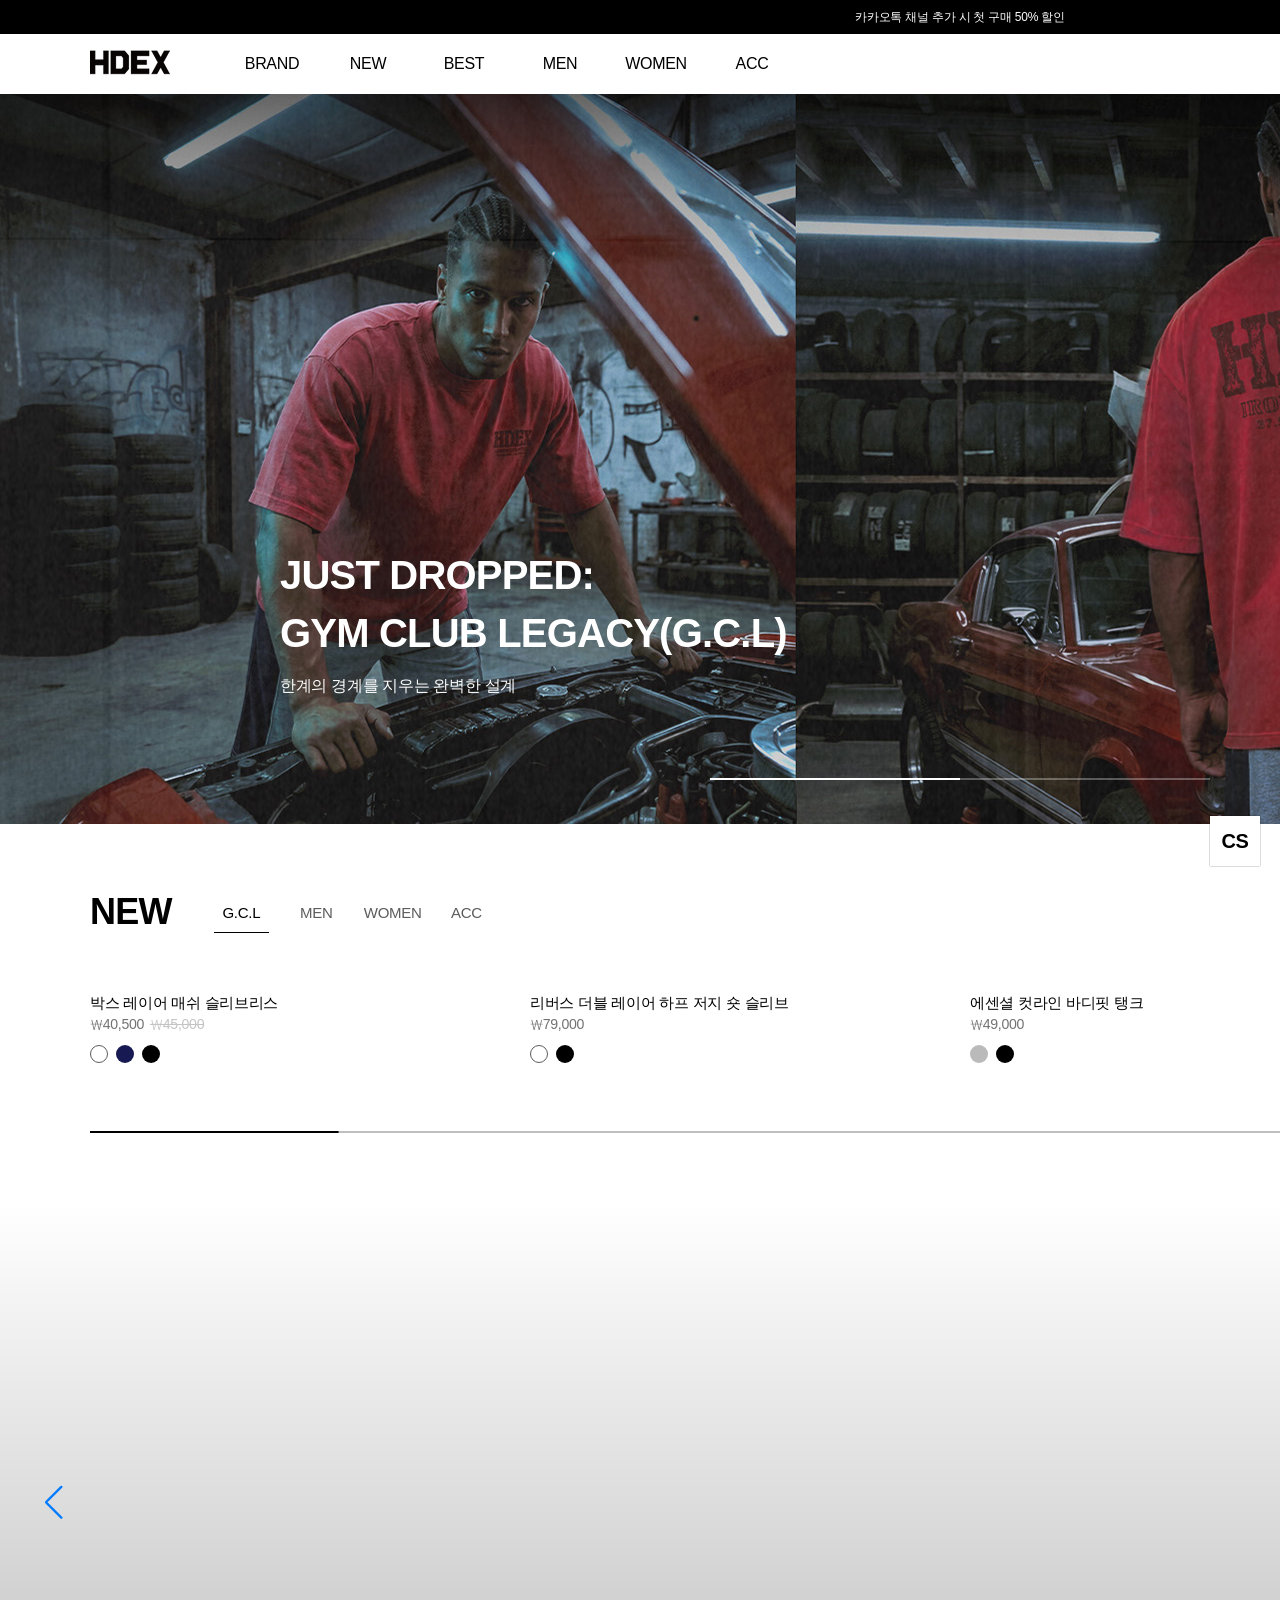
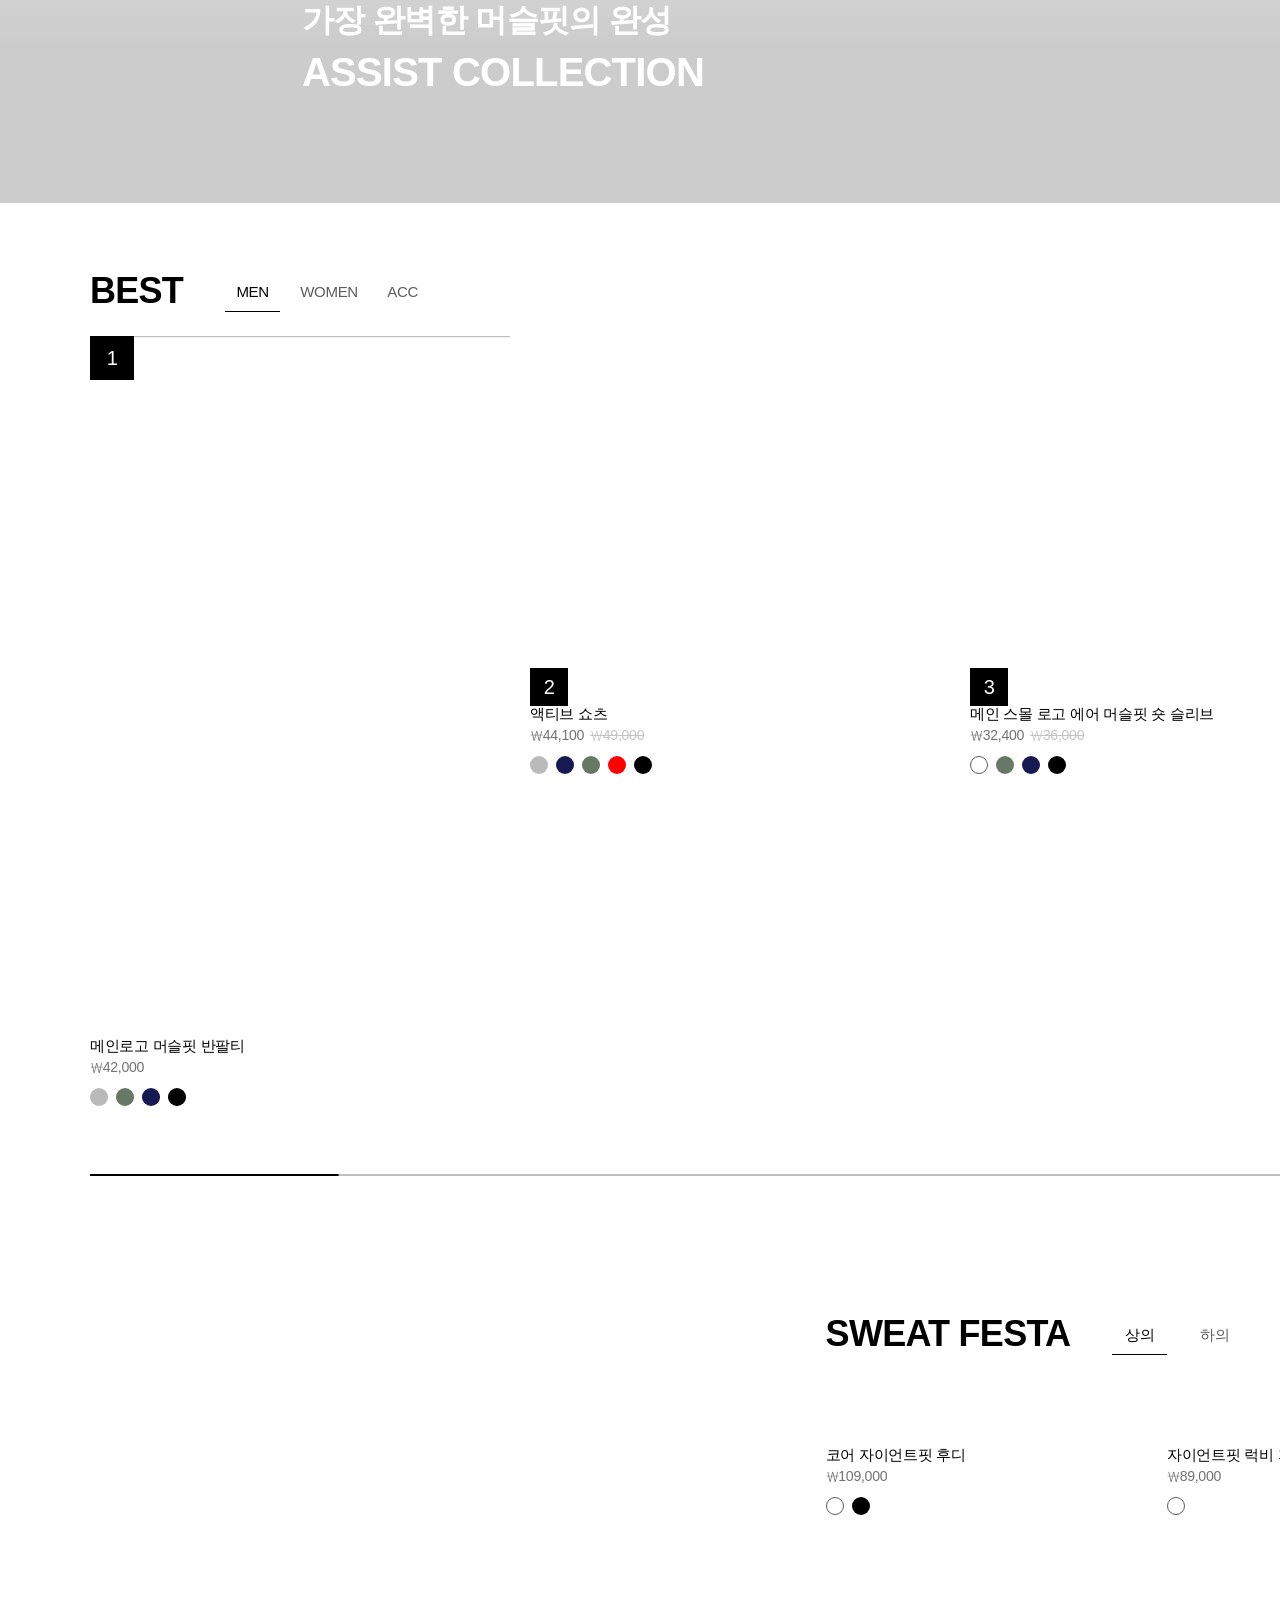
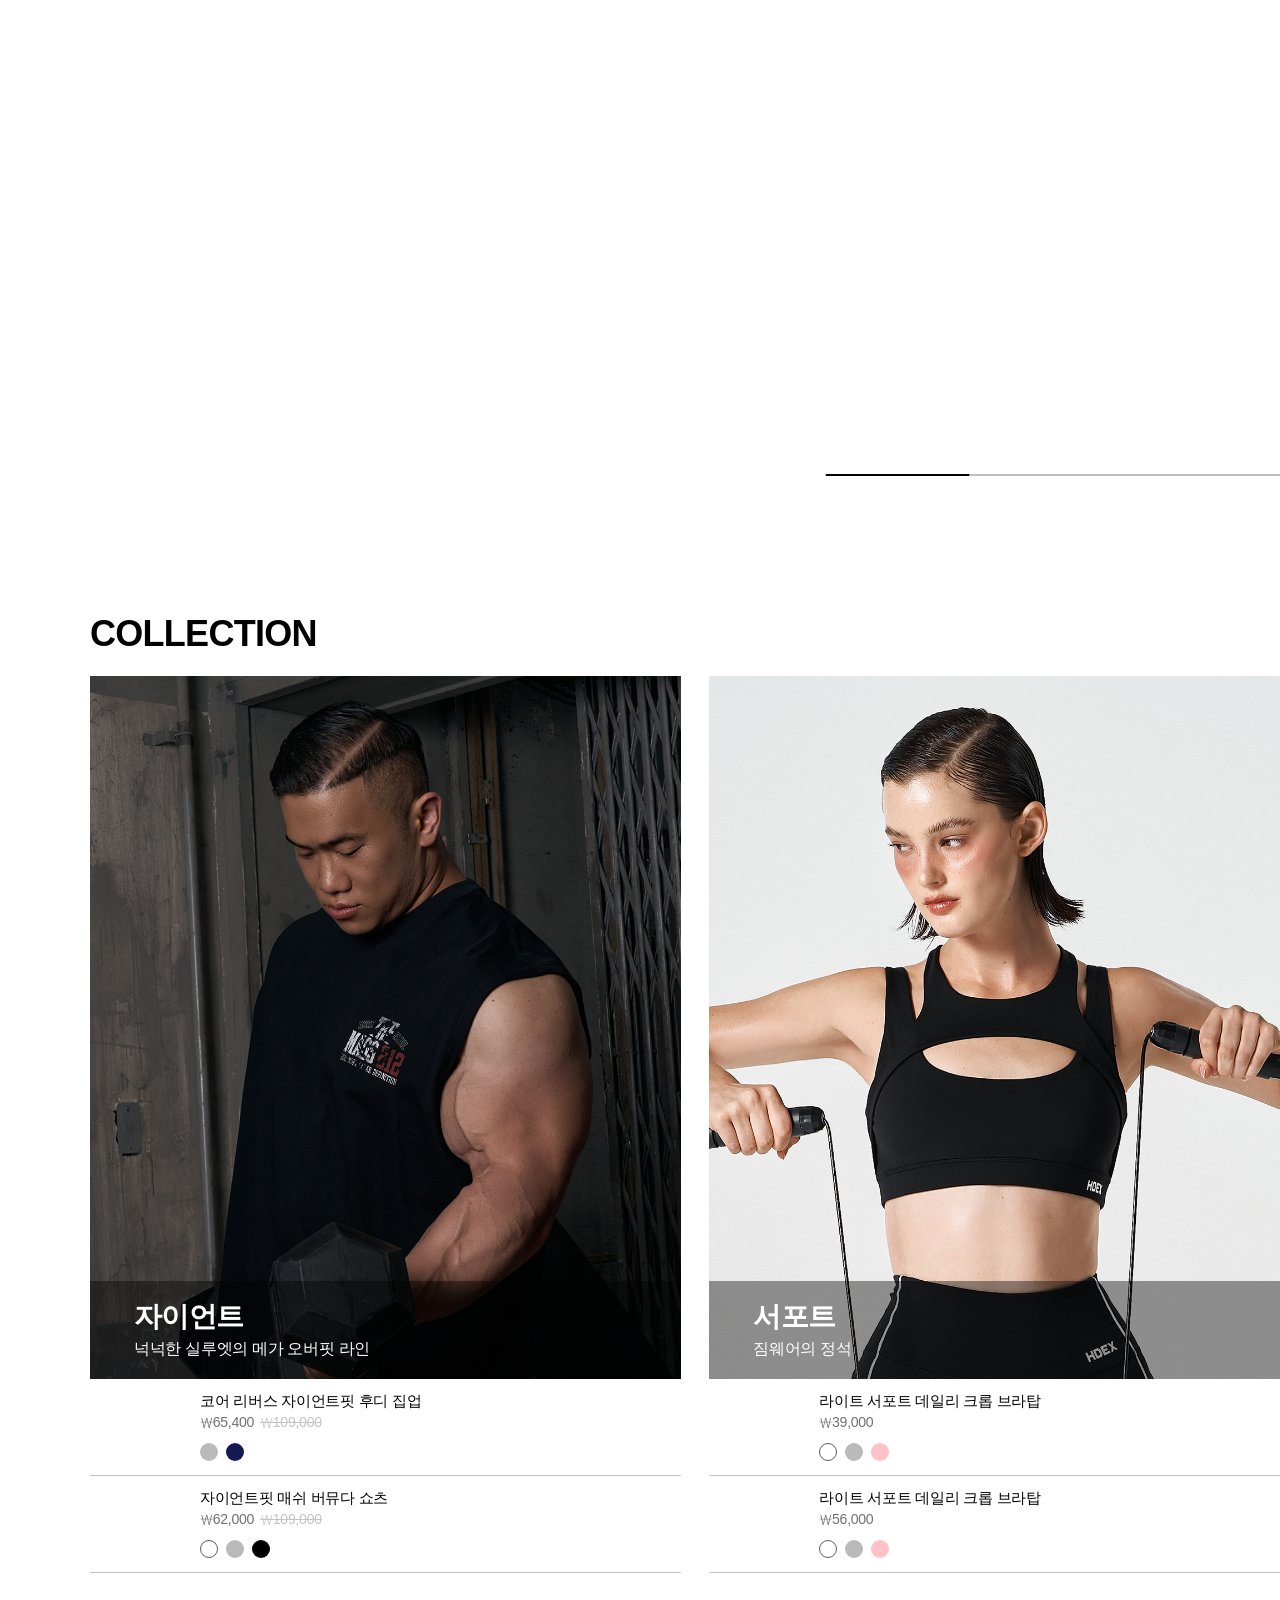
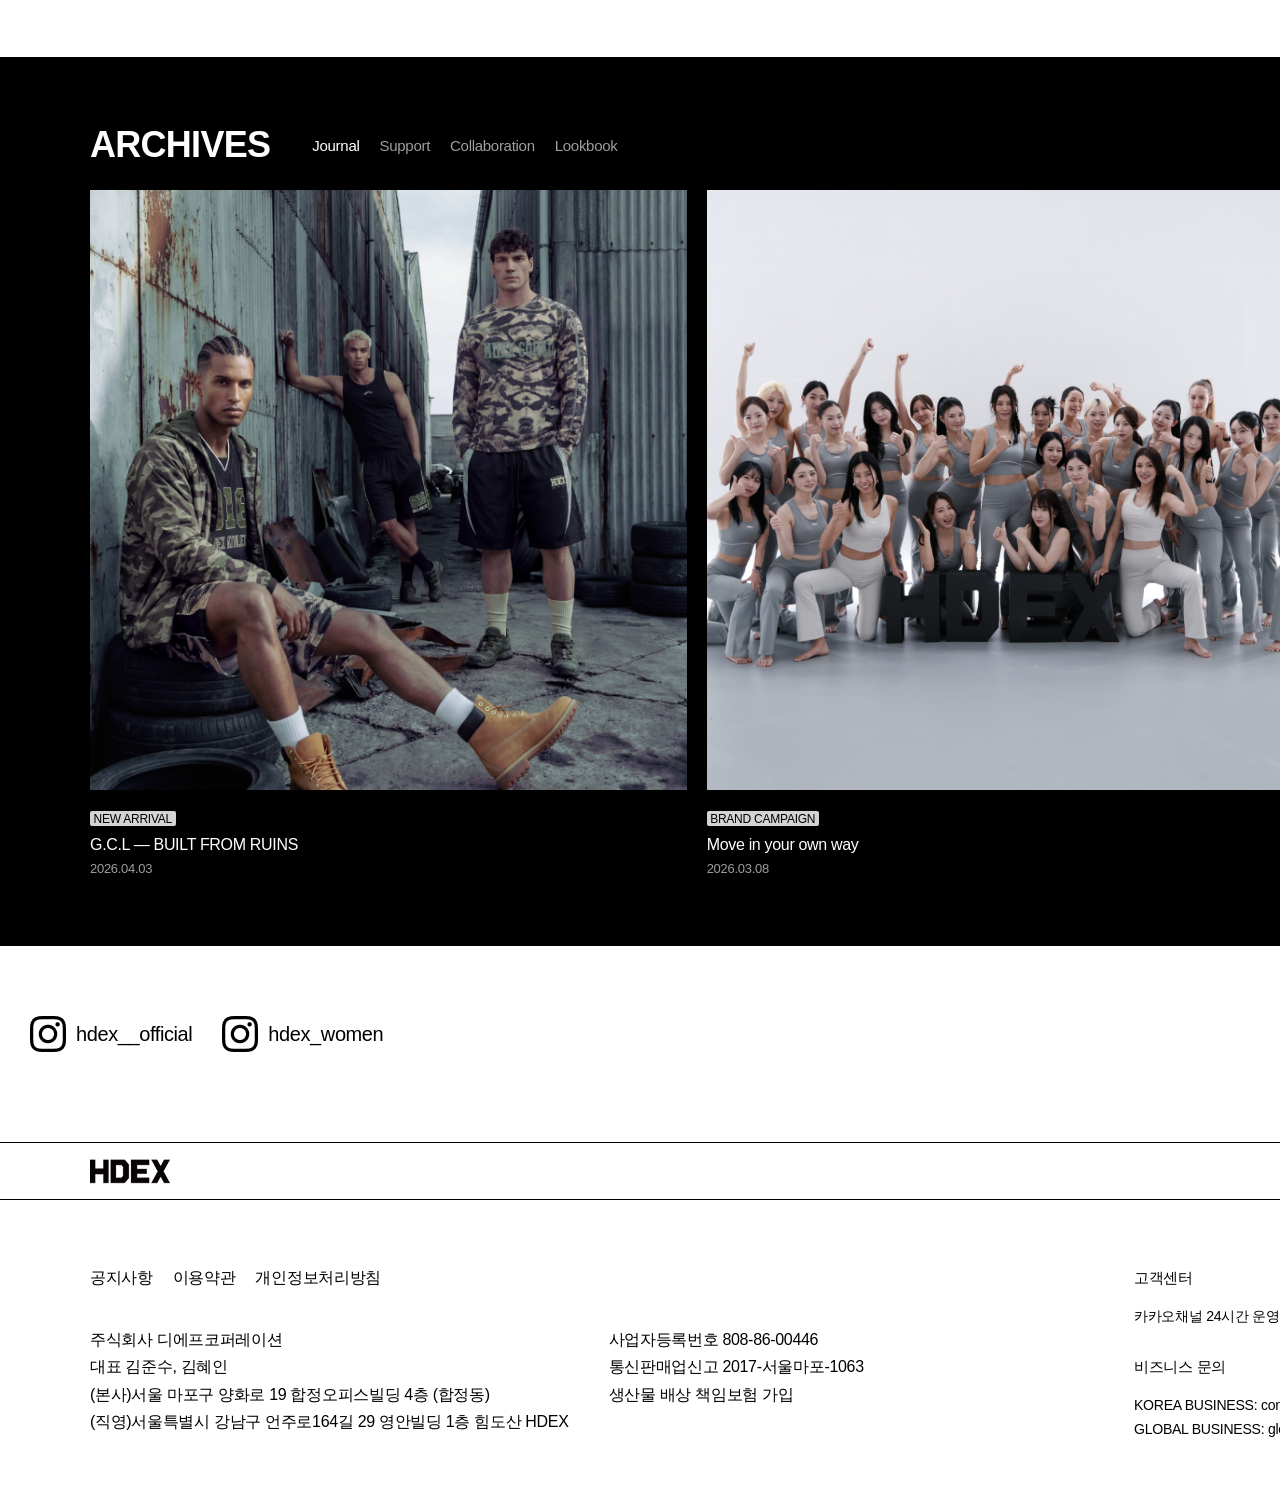
==== commit 2efb2b5f: "0427" ====
--- a/index.html
+++ b/index.html
@@ -403,7 +403,7 @@
                                             <div class="thum_color_wrap">
                                                 <span class="thum_color wh"></span>
                                                 <span class="thum_color gr"></span>
-                                                <span class="thum_color gr"></span>
+                                                <span class="thum_color bk"></span>
                                             </div>
                                         </div>
                                     </a>
@@ -417,7 +417,7 @@
                                             <div class="thum_color_wrap">
                                                 <span class="thum_color wh"></span>
                                                 <span class="thum_color gr"></span>
-                                                <span class="thum_color gr"></span>
+                                                <span class="thum_color bk"></span>
                                             </div>
                                         </div>
                                     </a>
@@ -470,7 +470,7 @@
                                             <div class="thum_color_wrap">
                                                 <span class="thum_color wh"></span>
                                                 <span class="thum_color pk"></span>
-                                                <span class="thum_color pk"></span>
+                                                <span class="thum_color br"></span>
                                             </div>
                                         </div>
                                     </a>
@@ -482,7 +482,7 @@
                                             <h2>스쿼드 넘버8 저지 숏 슬리브</h2>
                                             <p class="price"><span>₩52,000</span></p>
                                             <div class="thum_color_wrap">
-                                                <span class="thum_color bk"></span>
+                                                <span class="thum_color br"></span>
                                                 <span class="thum_color bk"></span>
                                             </div>
                                         </div>
@@ -1564,7 +1564,7 @@
                 <a href="https://www.instagram.com/hdex_women/" target="_blank" class="insta_link">
                     <div class="instaid">
                         <img src="./images/instagram.png" alt="">
-                        <p>hdex__official</p>
+                        <p>hdex_women</p>
                     </div>
                     <div class="insta_thum">
                         <img src="./images/insta_women_001.jpg" alt="">
